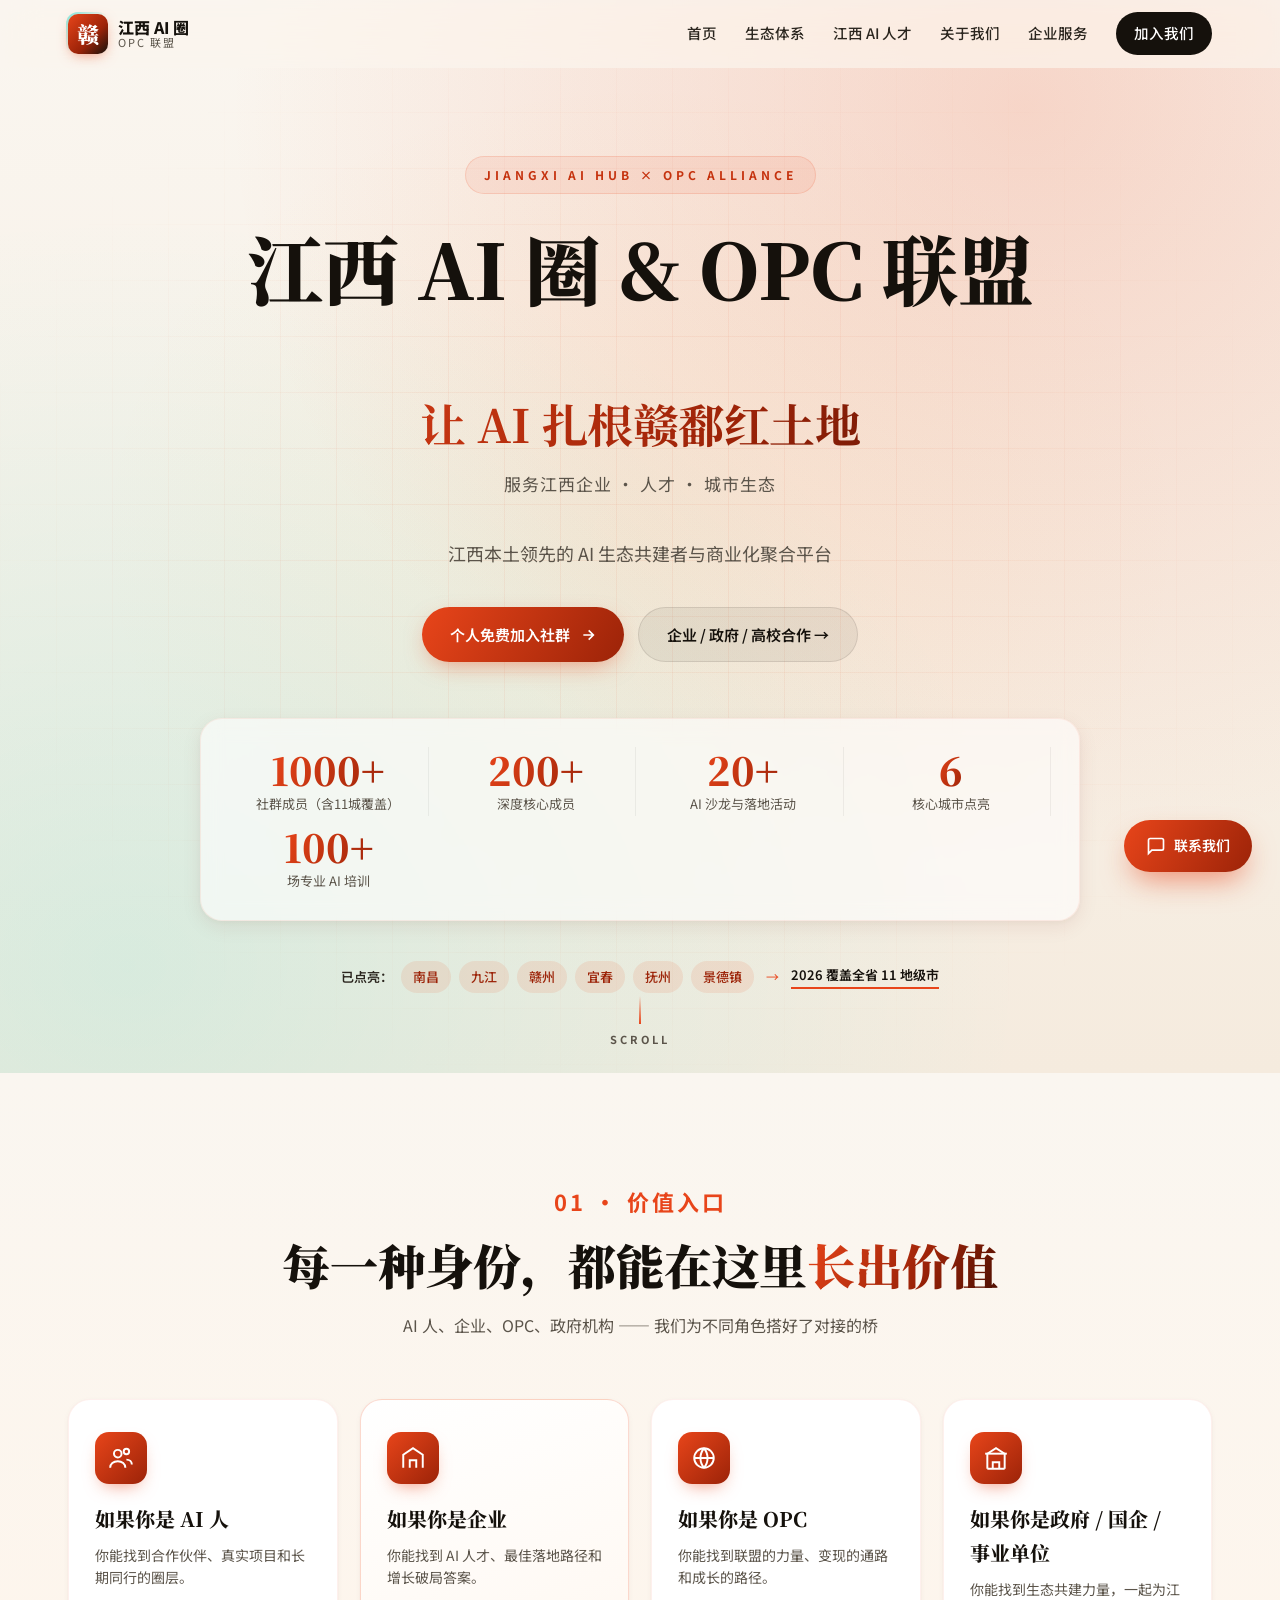
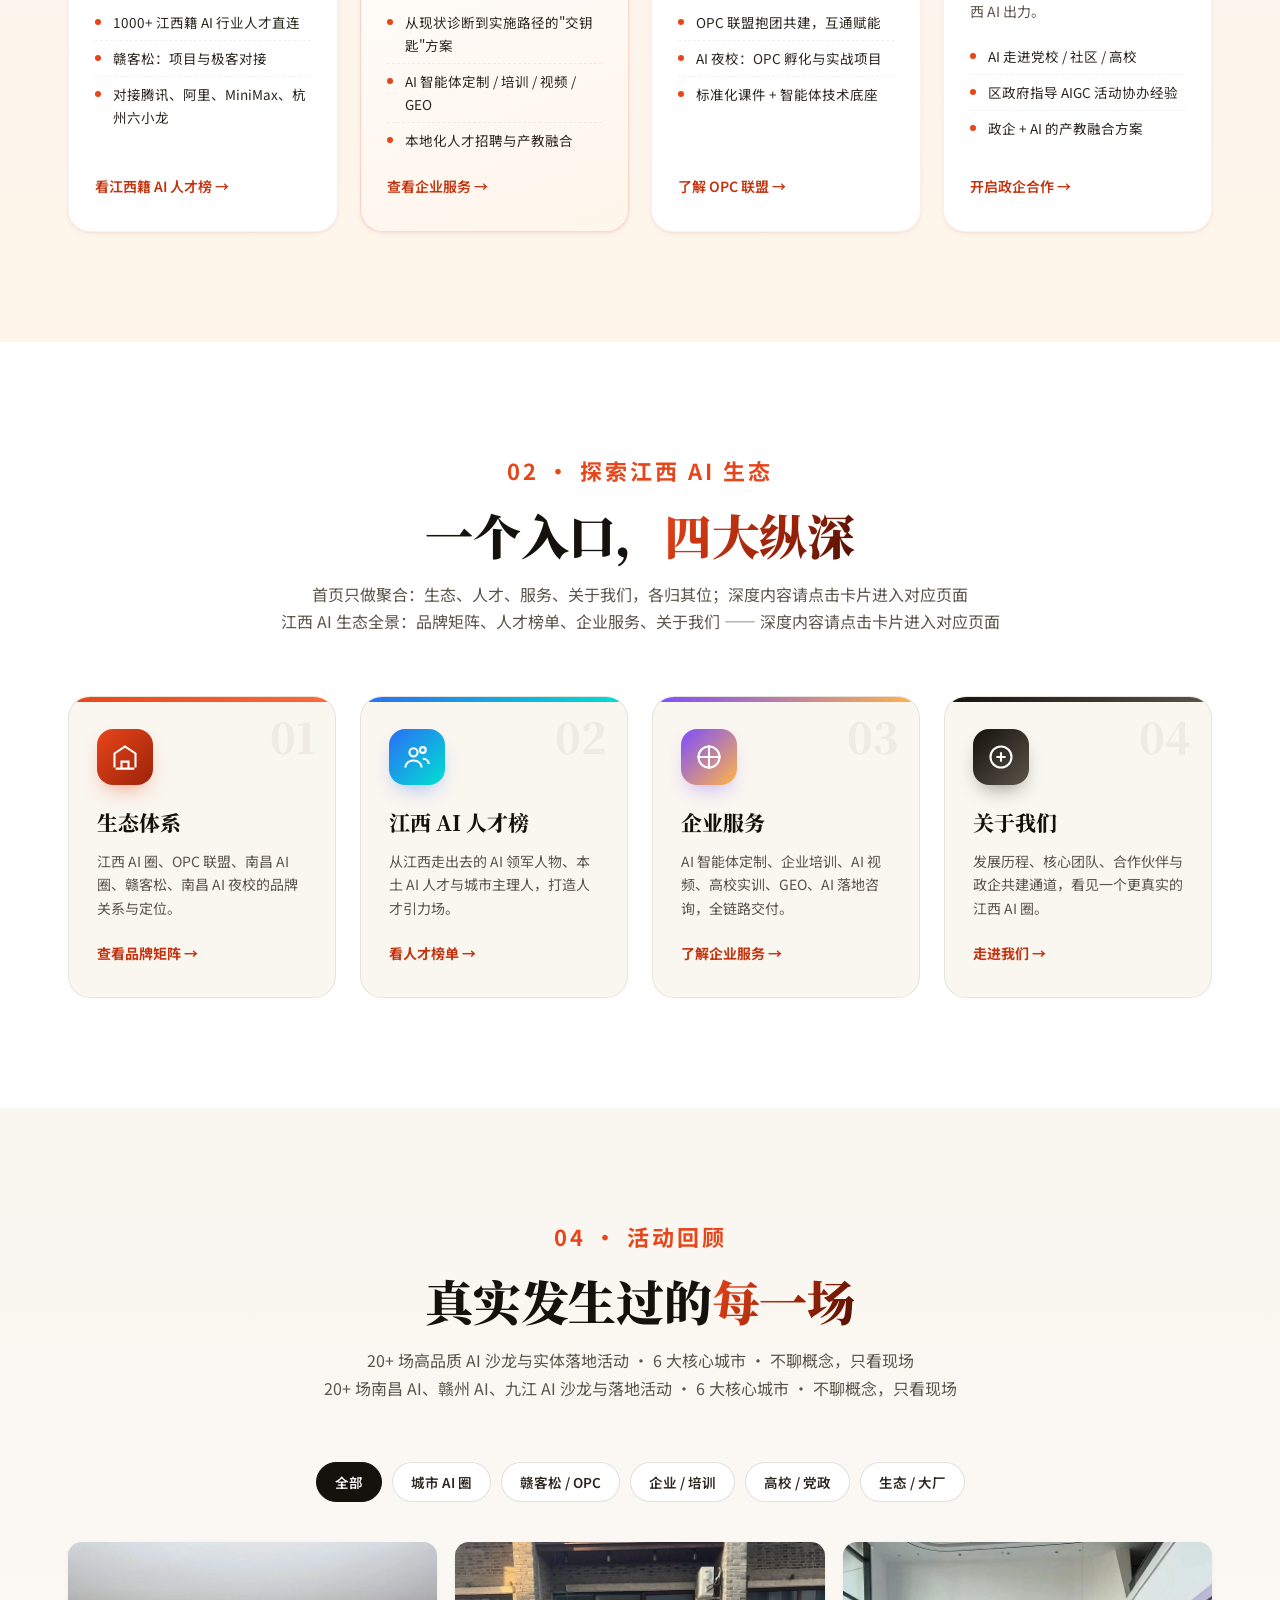
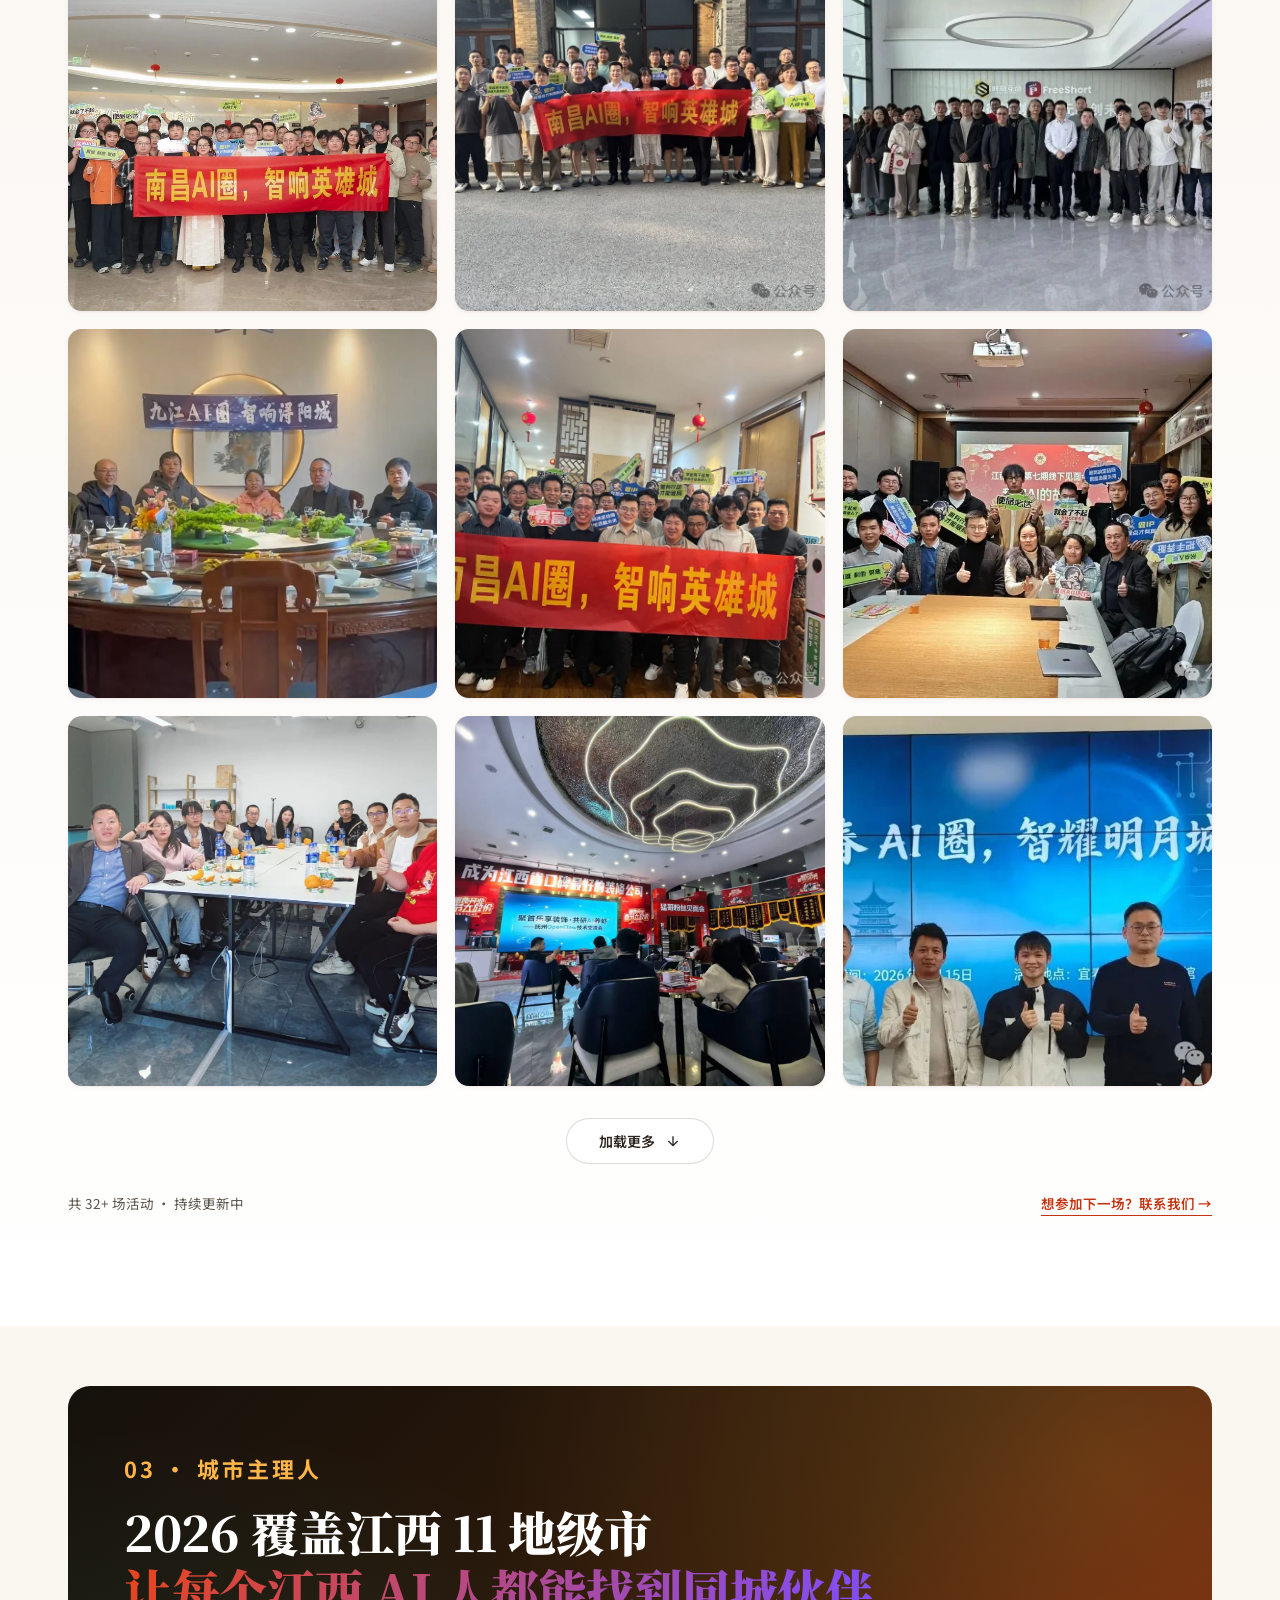
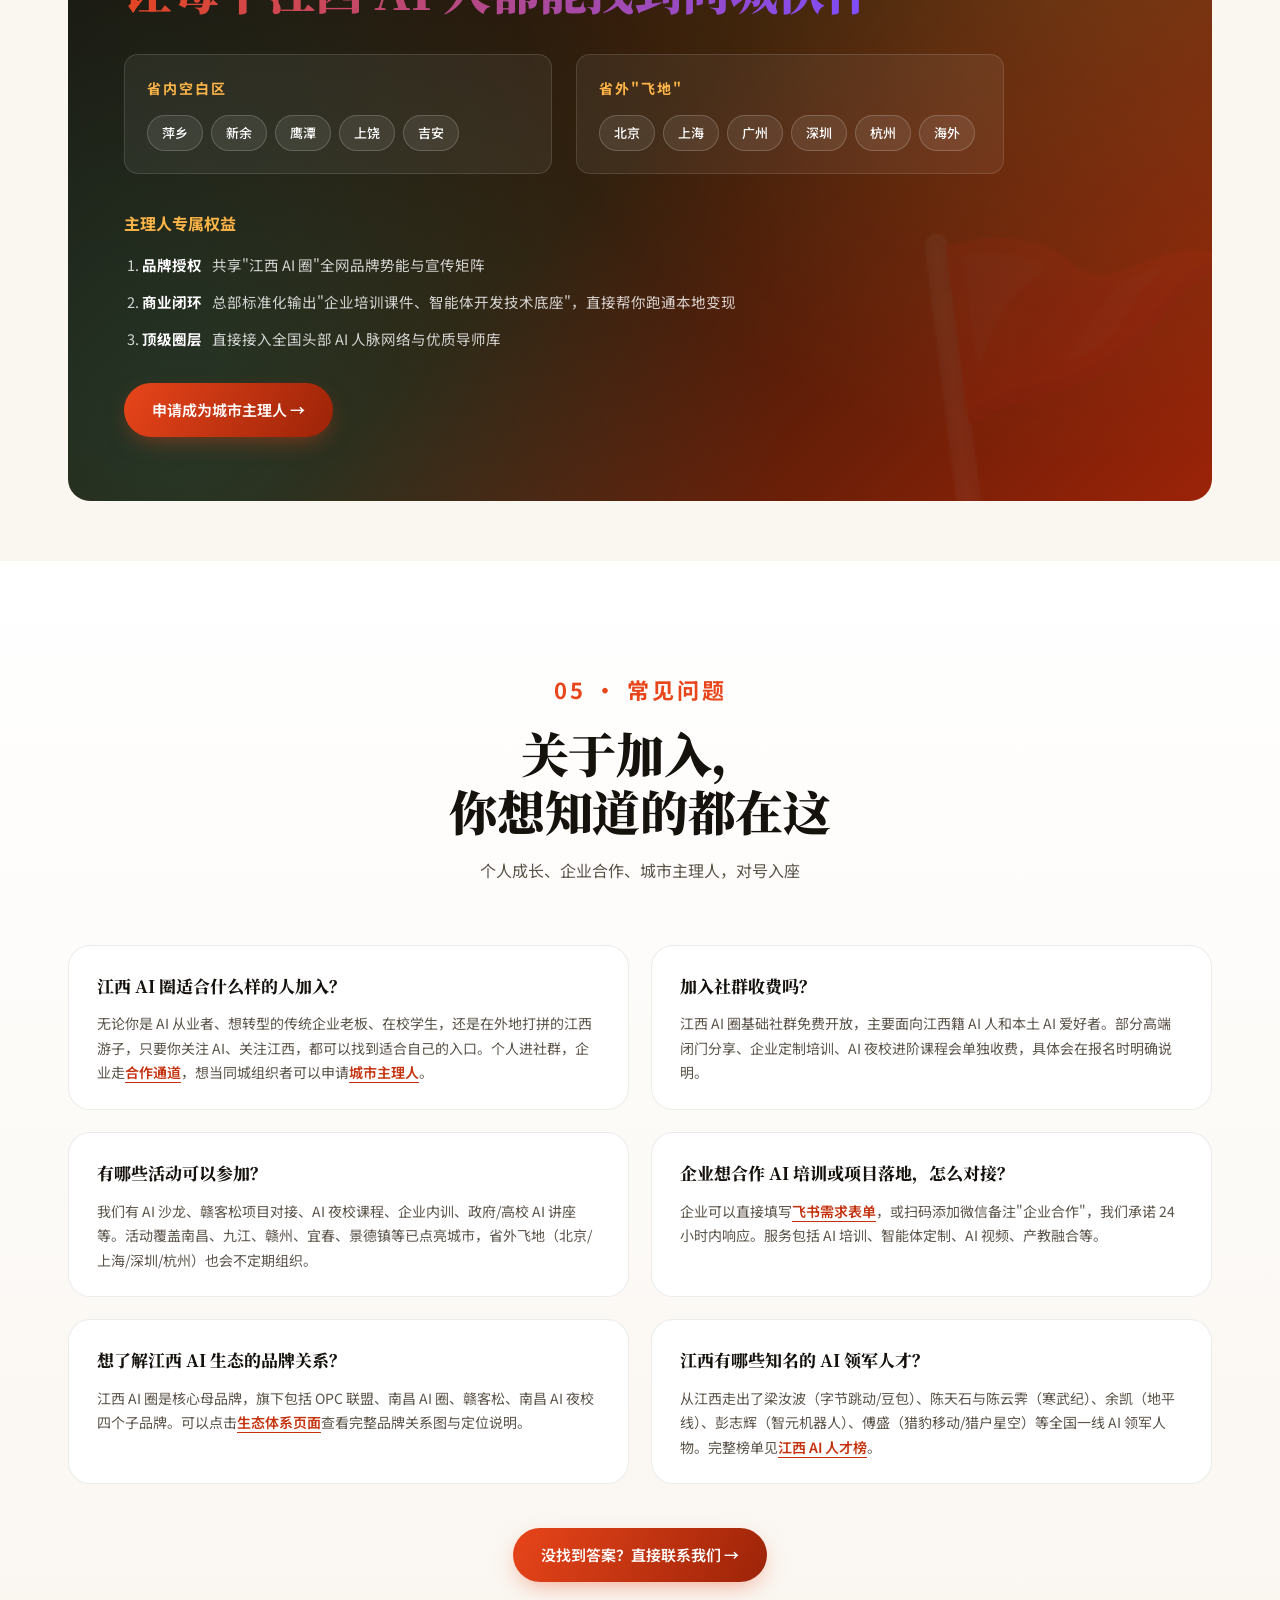
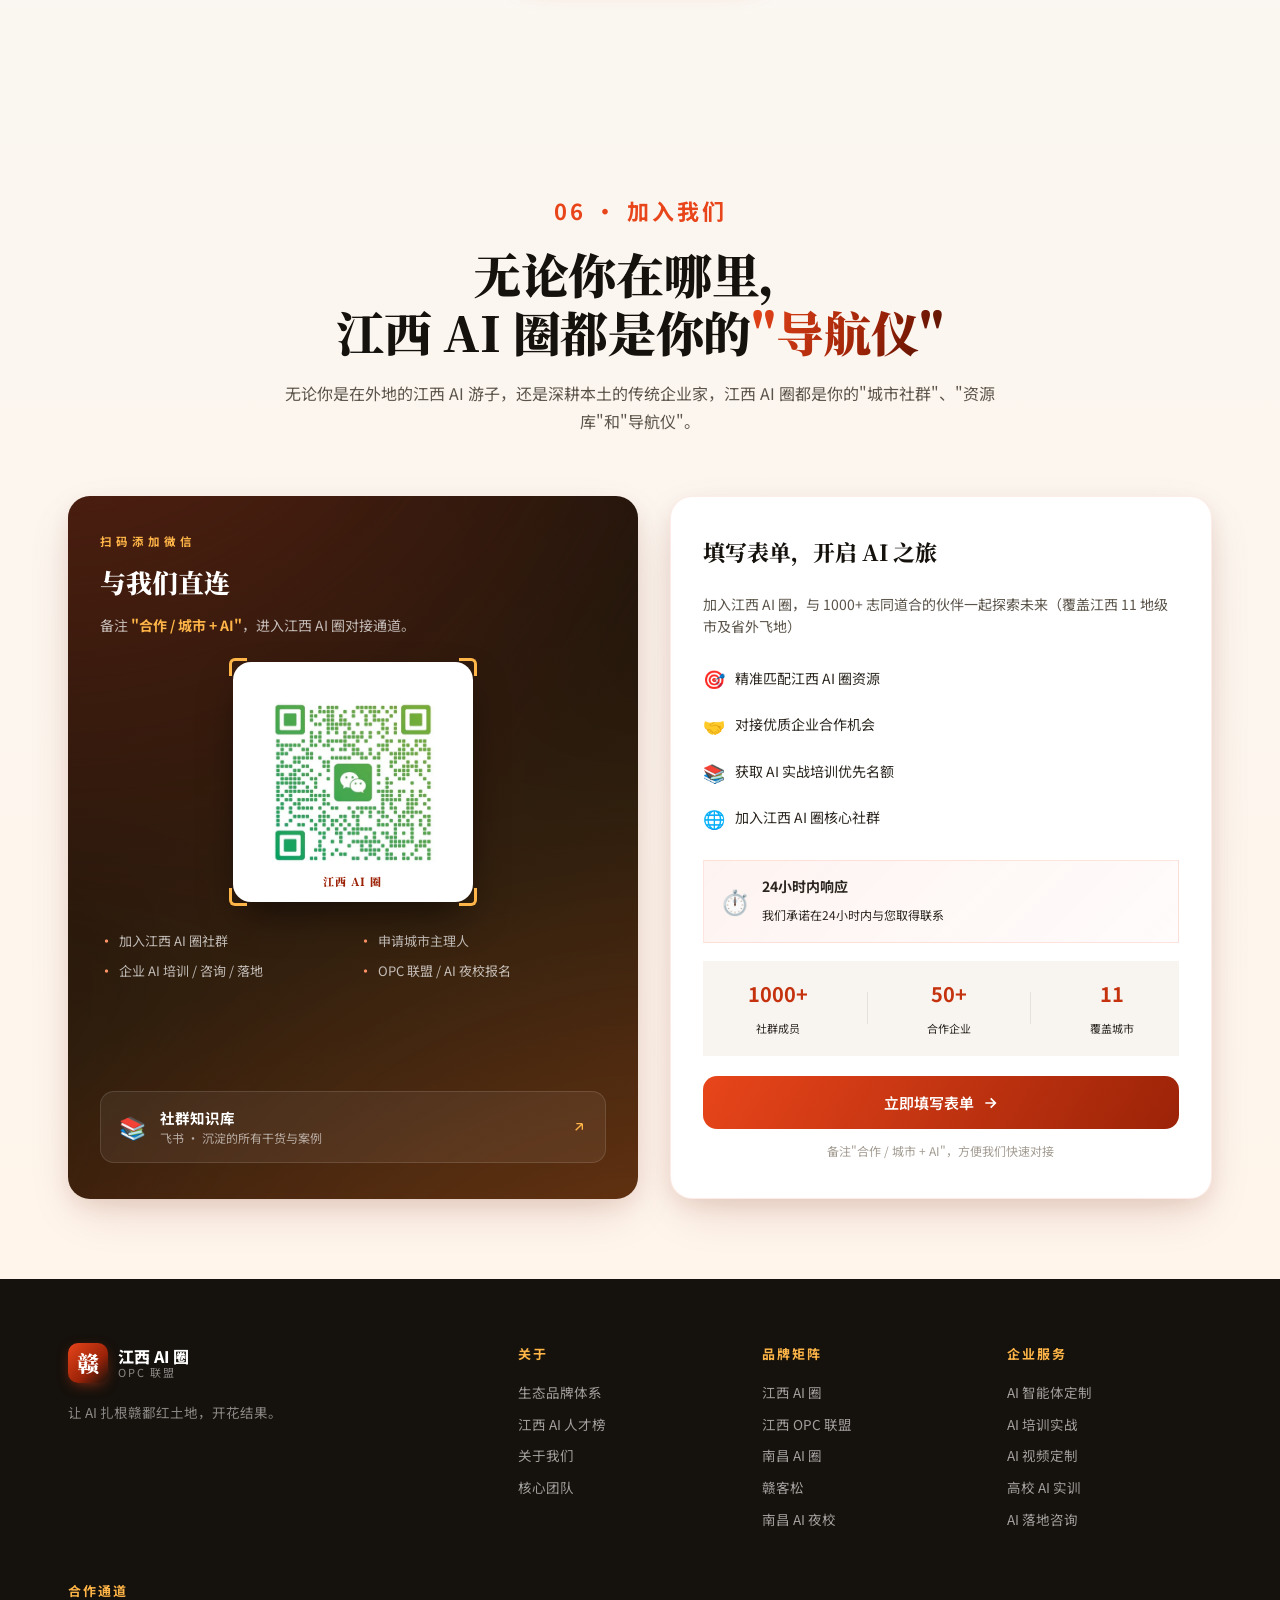
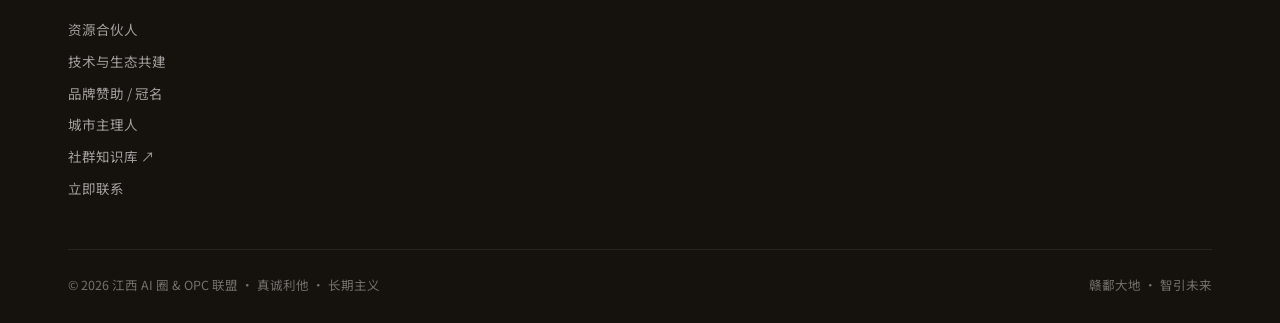
==== index.html @ 56cd8e79 "update seo" ====
<!DOCTYPE html>
<html lang="zh-CN">
<head>
  <meta charset="UTF-8" />
  <meta name="viewport" content="width=device-width, initial-scale=1.0" />
  <title>江西 AI｜南昌 AI · 赣州 AI · 江西 OPC 联盟 — AI 社群与生态平台</title>
  <meta name="description" content="江西 AI 社群生态平台：深耕南昌 AI、赣州 AI、九江 AI、宜春 AI、景德镇 AI 等城市圈层，链接江西 OPC 联盟人才与产业资源。提供 AI 培训、智能体定制、企业 AI 落地服务，共建赣鄱 AI 生态。" />
  <meta name="keywords" content="江西AI,南昌AI,赣州AI,九江AI,宜春AI,景德镇AI,吉安AI,抚州AI,上饶AI,鹰潭AI,新余AI,萍乡AI,江西OPC,南昌OPC,赣州OPC,江西AI圈,南昌AI圈,赣州AI圈,江西AI社群,南昌AI社群,赣州AI社群,江西AI社区,江西AI培训,南昌AI培训,赣州AI培训,江西AIGC,南昌AIGC,江西AI智能体,江西AI落地,江西数字化转型,赣客松,南昌AI夜校,江西AI活动,江西AI交流,江西AI人才,南昌AI人才" />
  <meta name="baidu-site-verification" content="codeva-94X3NdR9Ha" />
  <meta name="robots" content="index, follow, max-image-preview:large, max-snippet:-1, max-video-preview:-1" />
  <link rel="canonical" href="https://jiangxiai.top/" />

  <!-- Geo SEO -->
  <meta name="geo.region" content="CN-JX" />
  <meta name="geo.placename" content="江西, 南昌, 赣州, 九江, 宜春, 景德镇, 吉安, 抚州, 上饶, 鹰潭, 新余, 萍乡" />
  <meta name="geo.position" content="28.6820;115.8579" />
  <meta name="ICBM" content="28.6820, 115.8579" />

  <!-- Favicon -->
  <link rel="icon" type="image/svg+xml" href="favicon.svg" />
  <link rel="icon" type="image/png" href="favicon.png" />
  <link rel="apple-touch-icon" href="favicon.png" />

  <!-- Open Graph / Facebook / WeChat -->
  <meta property="og:type" content="website" />
  <meta property="og:url" content="https://jiangxiai.top/" />
  <meta property="og:title" content="江西 AI｜南昌 AI · 赣州 AI · 江西 OPC 联盟 — AI 社群与生态平台" />
  <meta property="og:description" content="江西 AI 社群生态平台：深耕南昌 AI、赣州 AI、九江 AI、宜春 AI 等城市圈层，链接江西 OPC 联盟与产业资源。AI 培训、智能体定制、企业落地服务。" />
  <meta property="og:image" content="https://jiangxiai.top/img/og-cover.jpg" />
  <meta property="og:image:width" content="1200" />
  <meta property="og:image:height" content="630" />
  <meta property="og:locale" content="zh_CN" />
  <meta property="og:site_name" content="江西 AI 圈 & OPC 联盟" />

  <!-- Twitter Card -->
  <meta name="twitter:card" content="summary_large_image" />
  <meta name="twitter:url" content="https://jiangxiai.top/" />
  <meta name="twitter:title" content="江西 AI｜南昌 AI · 赣州 AI · 江西 OPC 联盟 — AI 社群与生态平台" />
  <meta name="twitter:description" content="江西 AI 社群生态平台：深耕南昌 AI、赣州 AI、九江 AI、宜春 AI 等城市圈层，链接江西 OPC 联盟与产业资源。" />
  <meta name="twitter:image" content="https://jiangxiai.top/img/og-cover.jpg" />

  <!-- Fonts -->
  <link rel="preconnect" href="https://fonts.loli.net" />
  <link rel="preconnect" href="https://fonts.loli.net" crossorigin />
  <link href="https://fonts.loli.net/css2?family=Noto+Serif+SC:wght@500;700;900&family=Noto+Sans+SC:wght@300;400;500;700;900&display=swap" rel="stylesheet" />
  <link rel="stylesheet" href="styles.css" />

  <!-- 网站统计：Microsoft Clarity -->
  <script type="text/javascript">
    (function(c,l,a,r,i,t,y){
      c[a]=c[a]||function(){(c[a].q=c[a].q||[]).push(arguments)};
      t=l.createElement(r);t.async=1;t.src="https://www.clarity.ms/tag/"+i;
      y=l.getElementsByTagName(r)[0];y.parentNode.insertBefore(t,y);
    })(window, document, "clarity", "script", "xbm9ujg700");
  </script>

  <!-- 百度统计 -->
  <script>
    var _hmt = _hmt || [];
    (function () {
      var hm = document.createElement("script");
      hm.src = "https://hm.baidu.com/hm.js?73ce09a56fa2438a07367a57c97f3c90";
      var s = document.getElementsByTagName("script")[0];
      s.parentNode.insertBefore(hm, s);
    })();
  </script>


  <!-- Google Analytics 4 -->
  <!-- Google tag (gtag.js) -->
<script async src="https://www.googletagmanager.com/gtag/js?id=G-G5CPYK6K0J"></script>
<script>
  window.dataLayer = window.dataLayer || [];
  function gtag(){dataLayer.push(arguments);}
  gtag('js', new Date());

  gtag('config', 'G-G5CPYK6K0J');
</script>
  

  <!-- 结构化数据：Organization + WebSite -->
  <script type="application/ld+json">
  {
    "@context": "https://schema.org",
    "@graph": [
      {
        "@type": "Organization",
        "name": "江西 AI 圈 & OPC 联盟",
        "alternateName": ["江西 AI 圈", "江西 AI", "南昌 AI", "赣州 AI", "九江 AI", "宜春 AI", "景德镇 AI", "吉安 AI", "抚州 AI", "上饶 AI", "鹰潭 AI", "新余 AI", "萍乡 AI", "江西 OPC", "南昌 OPC", "赣州 OPC", "OPC 联盟", "南昌 AI 圈", "赣州 AI 圈"],
        "url": "https://jiangxiai.top/",
        "logo": "https://jiangxiai.top/favicon.png",
        "description": "江西本土 AI 生态共建者与商业化聚合平台，深耕江西 AI、南昌 AI、赣州 AI、九江 AI、宜春 AI、景德镇 AI 等城市社群与 AI 服务。",
        "areaServed": [
          { "@type": "City", "name": "南昌", "containedInPlace": { "@type": "AdministrativeArea", "name": "江西省" } },
          { "@type": "City", "name": "赣州", "containedInPlace": { "@type": "AdministrativeArea", "name": "江西省" } },
          { "@type": "City", "name": "九江", "containedInPlace": { "@type": "AdministrativeArea", "name": "江西省" } },
          { "@type": "City", "name": "宜春", "containedInPlace": { "@type": "AdministrativeArea", "name": "江西省" } },
          { "@type": "City", "name": "景德镇", "containedInPlace": { "@type": "AdministrativeArea", "name": "江西省" } },
          { "@type": "City", "name": "吉安", "containedInPlace": { "@type": "AdministrativeArea", "name": "江西省" } },
          { "@type": "City", "name": "抚州", "containedInPlace": { "@type": "AdministrativeArea", "name": "江西省" } },
          { "@type": "City", "name": "上饶", "containedInPlace": { "@type": "AdministrativeArea", "name": "江西省" } },
          { "@type": "City", "name": "鹰潭", "containedInPlace": { "@type": "AdministrativeArea", "name": "江西省" } },
          { "@type": "City", "name": "新余", "containedInPlace": { "@type": "AdministrativeArea", "name": "江西省" } },
          { "@type": "City", "name": "萍乡", "containedInPlace": { "@type": "AdministrativeArea", "name": "江西省" } }
        ],
        "keywords": "江西AI, 南昌AI, 赣州AI, 九江AI, 宜春AI, 景德镇AI, 吉安AI, 抚州AI, 上饶AI, 鹰潭AI, 新余AI, 萍乡AI, 江西OPC, 南昌OPC, 赣州OPC, 江西AI圈, 南昌AI圈, 赣州AI圈, 江西AI社群, 南昌AI社群, 赣州AI社群, 江西AI培训, 南昌AI培训, 江西AIGC, 江西AI智能体, 江西AI落地, 江西数字化转型, 赣客松, 南昌AI夜校, 江西AI人才, 南昌AI人才",
        "knowsAbout": ["AIGC 应用", "AI 智能体", "企业 AI 培训", "数字化转型", "AI 落地咨询", "GEO 优化", "具身智能", "AI 芯片", "AI 视频", "产教融合"],
        "sameAs": [
          "https://jiangxiai.top"
        ]
      },
      {
        "@type": "WebSite",
        "url": "https://jiangxiai.top/",
        "name": "江西 AI 圈 & OPC 联盟",
        "description": "江西 AI 社群生态平台：深耕南昌 AI、赣州 AI、九江 AI、宜春 AI、景德镇 AI 等城市圈层，链接江西 OPC 联盟人才与产业资源，提供 AI 培训、智能体定制与企业 AI 落地服务。"
      },
      {
        "@type": "FAQPage",
        "mainEntity": [
          {
            "@type": "Question",
            "name": "江西 AI 圈适合什么样的人加入？",
            "acceptedAnswer": {
              "@type": "Answer",
              "text": "无论你是 AI 从业者、想转型的传统企业老板、在校学生，还是在外地打拼的江西游子，只要你关注 AI、关注江西，都可以找到适合自己的入口。个人进社群，企业走合作通道，想当同城组织者可以申请城市主理人。"
            }
          },
          {
            "@type": "Question",
            "name": "加入社群收费吗？",
            "acceptedAnswer": {
              "@type": "Answer",
              "text": "江西 AI 圈基础社群免费开放，主要面向江西籍 AI 人和本土 AI 爱好者。部分高端闭门分享、企业定制培训、AI 夜校进阶课程会单独收费，具体会在报名时明确说明。"
            }
          },
          {
            "@type": "Question",
            "name": "有哪些活动可以参加？",
            "acceptedAnswer": {
              "@type": "Answer",
              "text": "我们有 AI 沙龙、赣客松项目对接、AI 夜校课程、企业内训、政府/高校 AI 讲座等。活动覆盖南昌、九江、赣州、宜春、景德镇等已点亮城市，省外飞地（北京/上海/深圳/杭州）也会不定期组织。"
            }
          },
          {
            "@type": "Question",
            "name": "企业想合作 AI 培训或项目落地，怎么对接？",
            "acceptedAnswer": {
              "@type": "Answer",
              "text": "企业可以直接填写飞书需求表单，或扫码添加微信备注“企业合作”，我们承诺 24 小时内响应。服务包括 AI 培训、智能体定制、AI 视频、产教融合等。"
            }
          },
          {
            "@type": "Question",
            "name": "想了解江西 AI 生态的品牌关系？",
            "acceptedAnswer": {
              "@type": "Answer",
              "text": "江西 AI 圈是核心母品牌，旗下包括 OPC 联盟、南昌 AI 圈、赣客松、南昌 AI 夜校四个子品牌。可以查看生态体系页面了解完整品牌关系图与定位说明。"
            }
          },
          {
            "@type": "Question",
            "name": "江西有哪些知名的 AI 领军人才？",
            "acceptedAnswer": {
              "@type": "Answer",
              "text": "从江西走出了梁汝波（字节跳动/豆包）、陈天石与陈云霁（寒武纪）、余凯（地平线）、彭志辉（智元机器人）、傅盛（猎豹移动/猎户星空）等全国一线 AI 领军人物。完整榜单见江西 AI 人才榜。"
            }
          }
        ]
      }
    ]
  }
  </script>
</head>
<body>
  <!-- ============ NAV ============ -->
  <nav class="nav" id="nav">
    <div class="container nav-inner">
      <a href="#top" class="brand">
        <span class="brand-mark">赣</span>
        <span class="brand-text">
          <strong>江西 AI 圈</strong>
          <em>OPC 联盟</em>
        </span>
      </a>
      <div class="nav-links">
        <a href="#top" aria-current="page">首页</a>
        <a href="ecosystem.html">生态体系</a>
        <a href="talents.html">江西 AI 人才</a>
        <a href="about.html">关于我们</a>
        <a href="services.html">企业服务</a>
        <a href="#join" class="nav-cta">加入我们</a>
      </div>
      <button class="nav-toggle" aria-label="菜单" id="navToggle">
        <span></span><span></span><span></span>
      </button>
    </div>
  </nav>

  <!-- ============ HERO ============ -->
  <header class="hero" id="top">
    <div class="hero-bg"></div>
    <div class="hero-grid"></div>
    <div class="container hero-inner">
      <span class="eyebrow">JIANGXI AI HUB × OPC ALLIANCE</span>
      <h1 class="hero-title">
        <span class="hero-title-main">江西 AI 圈 &amp; OPC 联盟</span><br />
        <span class="grad hero-title-subline">让 AI 扎根赣鄱红土地</span>
      </h1>
      <p class="hero-tagline">服务江西企业 · 人才 · 城市生态</p>
      <p class="hero-sub">
        江西本土领先的 AI 生态共建者与商业化聚合平台
      </p>
      <div class="hero-actions">
        <a href="#join" class="btn btn-primary">
          <span>个人免费加入社群</span>
          <svg width="16" height="16" viewBox="0 0 24 24" fill="none" stroke="currentColor" stroke-width="2.5"><path d="M5 12h14M13 5l7 7-7 7"/></svg>
        </a>
        <a href="about.html#partner" class="btn btn-ghost">企业 / 政府 / 高校合作 →</a>
      </div>

      <ul class="hero-stats">
        <li>
          <strong data-target="1000" data-suffix="+">0</strong>
          <span>社群成员（含11城覆盖）</span>
        </li>
        <li>
          <strong data-target="200" data-suffix="+">0</strong>
          <span>深度核心成员</span>
        </li>
        <li>
          <strong data-target="20" data-suffix="+">0</strong>
          <span>AI 沙龙与落地活动</span>
        </li>
        <li>
          <strong data-target="6" data-suffix="">0</strong>
          <span>核心城市点亮</span>
        </li>
        <li>
          <strong data-target="100" data-suffix="+">0</strong>
          <span>场专业 AI 培训</span>
        </li>
      </ul>

      <div class="hero-cities">
        <span class="city-label">已点亮：</span>
        <span class="city-chip">南昌</span>
        <span class="city-chip">九江</span>
        <span class="city-chip">赣州</span>
        <span class="city-chip">宜春</span>
        <span class="city-chip">抚州</span>
        <span class="city-chip">景德镇</span>
        <span class="city-arrow">→</span>
        <span class="city-target">2026 覆盖全省 11 地级市</span>
      </div>
    </div>

    <div class="hero-scroll" aria-hidden="true">
      <span></span>SCROLL
    </div>
  </header>

  <!-- ============ VALUE / WHO IS THIS FOR ============ -->
  <section class="section section-value" id="value">
    <div class="container">
      <div class="section-head center">
        <span class="section-tag">01 · 价值入口</span>
        <h2 class="section-title">每一种身份，都能在这里<span class="grad">长出价值</span></h2>
        <p class="section-sub">AI 人、企业、OPC、政府机构 —— 我们为不同角色搭好了对接的桥</p>
      </div>

      <div class="value-grid">
        <div class="value-card">
          <div class="value-icon">
            <svg viewBox="0 0 24 24" fill="none" stroke="currentColor" stroke-width="1.8"><circle cx="9" cy="8" r="3.5"/><path d="M2 21c0-3.5 3-6 7-6s7 2.5 7 6"/><circle cx="17" cy="6" r="2.5"/><path d="M22 18c0-2.5-2-4.5-5-4.5"/></svg>
          </div>
          <h3>如果你是 AI 人</h3>
          <p>你能找到合作伙伴、真实项目和长期同行的圈层。</p>
          <ul>
            <li>1000+ 江西籍 AI 行业人才直连</li>
            <li>赣客松：项目与极客对接</li>
            <li>对接腾讯、阿里、MiniMax、杭州六小龙</li>
          </ul>
          <a href="talents.html" class="value-cta">看江西籍 AI 人才榜 →</a>
        </div>

        <div class="value-card featured">
          <div class="value-icon">
            <svg viewBox="0 0 24 24" fill="none" stroke="currentColor" stroke-width="1.8"><path d="M3 21V9l9-6 9 6v12"/><path d="M9 21v-7h6v7"/></svg>
          </div>
          <h3>如果你是企业</h3>
          <p>你能找到 AI 人才、最佳落地路径和增长破局答案。</p>
          <ul>
            <li>从现状诊断到实施路径的"交钥匙"方案</li>
            <li>AI 智能体定制 / 培训 / 视频 / GEO</li>
            <li>本地化人才招聘与产教融合</li>
          </ul>
          <a href="services.html" class="value-cta">查看企业服务 →</a>
        </div>

        <div class="value-card">
          <div class="value-icon">
            <svg viewBox="0 0 24 24" fill="none" stroke="currentColor" stroke-width="1.8"><circle cx="12" cy="12" r="9"/><path d="M3 12h18M12 3a14 14 0 0 1 0 18M12 3a14 14 0 0 0 0 18"/></svg>
          </div>
          <h3>如果你是 OPC</h3>
          <p>你能找到联盟的力量、变现的通路和成长的路径。</p>
          <ul>
            <li>OPC 联盟抱团共建，互通赋能</li>
            <li>AI 夜校：OPC 孵化与实战项目</li>
            <li>标准化课件 + 智能体技术底座</li>
          </ul>
          <a href="services.html#brands" class="value-cta">了解 OPC 联盟 →</a>
        </div>

        <div class="value-card">
          <div class="value-icon">
            <svg viewBox="0 0 24 24" fill="none" stroke="currentColor" stroke-width="1.8"><path d="M4 22V8l8-5 8 5v14"/><path d="M4 22h16M9 22v-6h6v6"/><path d="M2 8h20"/></svg>
          </div>
          <h3>如果你是政府 / 国企 / 事业单位</h3>
          <p>你能找到生态共建力量，一起为江西 AI 出力。</p>
          <ul>
            <li>AI 走进党校 / 社区 / 高校</li>
            <li>区政府指导 AIGC 活动协办经验</li>
            <li>政企 + AI 的产教融合方案</li>
          </ul>
          <a href="about.html#partner" class="value-cta">开启政企合作 →</a>
        </div>
      </div>
    </div>
  </section>

  <!-- ============ PORTALS / SUBPAGE ENTRY ============ -->
  <section class="section section-portals" id="portals">
    <div class="container">
      <div class="section-head center">
        <span class="section-tag">02 · 探索江西 AI 生态</span>
        <h2 class="section-title">一个入口，<span class="grad">四大纵深</span></h2>
        <p class="section-sub">首页只做聚合：生态、人才、服务、关于我们，各归其位；深度内容请点击卡片进入对应页面</p>
        <p class="section-sub">江西 AI 生态全景：品牌矩阵、人才榜单、企业服务、关于我们 —— 深度内容请点击卡片进入对应页面</p>
      </div>

      <div class="portal-grid">
        <a href="ecosystem.html" class="portal-card portal-eco">
          <span class="portal-num">01</span>
          <div class="portal-icon">
            <svg viewBox="0 0 24 24" fill="none" stroke="currentColor" stroke-width="1.8"><path d="M3 21V9l9-6 9 6v12"/><path d="M4 22h16M9 22v-6h6v6"/></svg>
          </div>
          <h3>生态体系</h3>
          <p>江西 AI 圈、OPC 联盟、南昌 AI 圈、赣客松、南昌 AI 夜校的品牌关系与定位。</p>
          <span class="portal-cta">查看品牌矩阵 →</span>
        </a>

        <a href="talents.html" class="portal-card portal-talent">
          <span class="portal-num">02</span>
          <div class="portal-icon">
            <svg viewBox="0 0 24 24" fill="none" stroke="currentColor" stroke-width="1.8"><circle cx="9" cy="8" r="3.5"/><path d="M2 21c0-3.5 3-6 7-6s7 2.5 7 6"/><circle cx="17" cy="6" r="2.5"/><path d="M22 18c0-2.5-2-4.5-5-4.5"/></svg>
          </div>
          <h3>江西 AI 人才榜</h3>
          <p>从江西走出去的 AI 领军人物、本土 AI 人才与城市主理人，打造人才引力场。</p>
          <span class="portal-cta">看人才榜单 →</span>
        </a>

        <a href="services.html" class="portal-card portal-service">
          <span class="portal-num">03</span>
          <div class="portal-icon">
            <svg viewBox="0 0 24 24" fill="none" stroke="currentColor" stroke-width="1.8"><path d="M12 2v20M2 12h20"/><circle cx="12" cy="12" r="9"/></svg>
          </div>
          <h3>企业服务</h3>
          <p>AI 智能体定制、企业培训、AI 视频、高校实训、GEO、AI 落地咨询，全链路交付。</p>
          <span class="portal-cta">了解企业服务 →</span>
        </a>

        <a href="about.html" class="portal-card portal-about">
          <span class="portal-num">04</span>
          <div class="portal-icon">
            <svg viewBox="0 0 24 24" fill="none" stroke="currentColor" stroke-width="1.8"><circle cx="12" cy="12" r="9"/><path d="M12 8v8M8 12h8"/></svg>
          </div>
          <h3>关于我们</h3>
          <p>发展历程、核心团队、合作伙伴与政企共建通道，看见一个更真实的江西 AI 圈。</p>
          <span class="portal-cta">走进我们 →</span>
        </a>
      </div>
    </div>
  </section>

  <!-- ============ GALLERY ============ -->
  <section class="section section-gallery" id="gallery">
    <div class="container">
      <div class="section-head center">
        <span class="section-tag">04 · 活动回顾</span>
        <h2 class="section-title">真实发生过的<span class="grad">每一场</span></h2>
        <p class="section-sub">20+ 场高品质 AI 沙龙与实体落地活动 · 6 大核心城市 · 不聊概念，只看现场</p>
        <p class="section-sub">20+ 场南昌 AI、赣州 AI、九江 AI 沙龙与落地活动 · 6 大核心城市 · 不聊概念，只看现场</p>
      </div>

      <div class="gallery-filters" id="galleryFilters">
        <button class="g-filter active" data-filter="all">全部</button>
        <button class="g-filter" data-filter="city">城市 AI 圈</button>
        <button class="g-filter" data-filter="ganke">赣客松 / OPC</button>
        <button class="g-filter" data-filter="enterprise">企业 / 培训</button>
        <button class="g-filter" data-filter="campus">高校 / 党政</button>
        <button class="g-filter" data-filter="ecosystem">生态 / 大厂</button>
      </div>

      <div class="gallery-grid" id="galleryGrid">
        <!-- city -->
        <figure class="g-item" data-cat="city">
          <picture>
  <source srcset="img/gallery-02-nc1.webp" type="image/webp" />
  <img src="img/gallery-02-nc1.jpg" alt="南昌 AI 圈 第二期线下活动" loading="lazy"  />
</picture>
          <figcaption><span class="g-tag">南昌</span>南昌 AI 圈 · 第二期线下活动</figcaption>
        </figure>
        <figure class="g-item" data-cat="city">
          <picture>
  <source srcset="img/gallery-01-nc2.webp" type="image/webp" />
  <img src="img/gallery-01-nc2.jpg" alt="南昌 AI 圈 第一期线下活动" loading="lazy"  />
</picture>
          <figcaption><span class="g-tag">南昌</span>南昌 AI 圈 · 第一期线下活动</figcaption>
        </figure>
        <figure class="g-item" data-cat="city">
          <picture>
  <source srcset="img/gallery-03-ncshort.webp" type="image/webp" />
  <img src="img/gallery-03-ncshort.jpg" alt="南昌 AI 圈 短剧专题" loading="lazy"  />
</picture>
          <figcaption><span class="g-tag">南昌</span>短剧专题线下活动</figcaption>
        </figure>
        <figure class="g-item" data-cat="city">
          <picture>
  <source srcset="img/gallery-04-jj1.webp" type="image/webp" />
  <img src="img/gallery-04-jj1.jpg" alt="九江 AI 圈 第一期" loading="lazy"  />
</picture>
          <figcaption><span class="g-tag">九江</span>九江 AI 圈 · 第一期</figcaption>
        </figure>
        <figure class="g-item" data-cat="city">
          <picture>
  <source srcset="img/gallery-05-newyear-gz.webp" type="image/webp" />
  <img src="img/gallery-05-newyear-gz.jpg" alt="南昌 AI 圈 公历跨年" loading="lazy"  />
</picture>
          <figcaption><span class="g-tag">南昌</span>公历跨年线下活动</figcaption>
        </figure>
        <figure class="g-item" data-cat="city">
          <picture>
  <source srcset="img/gallery-07-newyear-nl.webp" type="image/webp" />
  <img src="img/gallery-07-newyear-nl.jpg" alt="南昌 AI 圈 农历跨年" loading="lazy"  />
</picture>
          <figcaption><span class="g-tag">南昌</span>农历跨年线下活动</figcaption>
        </figure>
        <figure class="g-item" data-cat="city">
          <picture>
  <source srcset="img/gallery-08-ganzhou1.webp" type="image/webp" />
  <img src="img/gallery-08-ganzhou1.jpg" alt="赣州 AI 圈 第一期" loading="lazy"  />
</picture>
          <figcaption><span class="g-tag">赣州</span>赣州 AI 圈 · 第一期</figcaption>
        </figure>
        <figure class="g-item" data-cat="city">
          <picture>
  <source srcset="img/gallery-09-fz1.webp" type="image/webp" />
  <img src="img/gallery-09-fz1.jpg" alt="抚州 AI 圈 第一期" loading="lazy"  />
</picture>
          <figcaption><span class="g-tag">抚州</span>抚州 AI 圈 · 第一期</figcaption>
        </figure>
        <figure class="g-item" data-cat="city">
          <picture>
  <source srcset="img/gallery-10-yc1.webp" type="image/webp" />
  <img src="img/gallery-10-yc1.jpg" alt="宜春 AI 圈 第一期" loading="lazy"  />
</picture>
          <figcaption><span class="g-tag">宜春</span>宜春 AI 圈 · 第一期</figcaption>
        </figure>
        <figure class="g-item" data-cat="city">
          <picture>
  <source srcset="img/gallery-12-night1.webp" type="image/webp" />
  <img src="img/gallery-12-night1.jpg" alt="南昌 AI 夜校 第一期" loading="lazy"  />
</picture>
          <figcaption><span class="g-tag">夜校</span>南昌 AI 夜校 · 第一期</figcaption>
        </figure>

        <!-- ganke / opc -->
        <figure class="g-item" data-cat="ganke">
          <picture>
  <source srcset="img/gallery-06-ganke1.webp" type="image/webp" />
  <img src="img/gallery-06-ganke1.jpg" alt="赣客松 第一期线下活动" loading="lazy"  />
</picture>
          <figcaption><span class="g-tag">赣客松</span>赣客松 · 第一期线下活动</figcaption>
        </figure>
        <figure class="g-item" data-cat="ganke">
          <picture>
  <source srcset="img/gallery-13-opc-meet.webp" type="image/webp" />
  <img src="img/gallery-13-opc-meet.jpg" alt="一周 OPC 见面会" loading="lazy"  />
</picture>
          <figcaption><span class="g-tag">OPC</span>首场一周 OPC 见面会（预见独角兽）</figcaption>
        </figure>
        <figure class="g-item" data-cat="ganke">
          <picture>
  <source srcset="img/gallery-14-openclaw.webp" type="image/webp" />
  <img src="img/gallery-14-openclaw.jpg" alt="OpenClaw 龙虾线下实操" loading="lazy"  />
</picture>
          <figcaption><span class="g-tag">OpenClaw</span>江西首场 OpenClaw 龙虾线下实操（与 MiniMax 合作）</figcaption>
        </figure>
        <figure class="g-item" data-cat="ganke">
          <picture>
  <source srcset="img/gallery-18-hangzhou.webp" type="image/webp" />
  <img src="img/gallery-18-hangzhou.jpg" alt="杭州龙虾活动" loading="lazy"  />
</picture>
          <figcaption><span class="g-tag">杭州</span>杭州龙虾活动 · 同台分享 OpenClaw</figcaption>
        </figure>
        <figure class="g-item" data-cat="ganke">
          <picture>
  <source srcset="img/gallery-27-opc-xm.webp" type="image/webp" />
  <img src="img/gallery-27-opc-xm.jpg" alt="OPC 中国行走进厦门" loading="lazy"  />
</picture>
          <figcaption><span class="g-tag">厦门</span>OPC 中国行走进厦门</figcaption>
        </figure>
        <figure class="g-item" data-cat="ganke">
          <picture>
  <source srcset="img/gallery-26-xiamen.webp" type="image/webp" />
  <img src="img/gallery-26-xiamen.jpg" alt="走进厦门人工智能产业园" loading="lazy"  />
</picture>
          <figcaption><span class="g-tag">厦门</span>走进福建厦门人工智能产业园孵化器</figcaption>
        </figure>

        <!-- enterprise -->
        <figure class="g-item" data-cat="enterprise">
          <picture>
  <source srcset="img/gallery-20-bossclass.webp" type="image/webp" />
  <img src="img/gallery-20-bossclass.jpg" alt="企业老板班" loading="lazy"  />
</picture>
          <figcaption><span class="g-tag">老板班</span>企业老板班 · 四十多位本土企业老板</figcaption>
        </figure>
        <figure class="g-item" data-cat="enterprise">
          <picture>
  <source srcset="img/gallery-11-wechat.webp" type="image/webp" />
  <img src="img/gallery-11-wechat.jpg" alt="微信生态全域专题" loading="lazy"  />
</picture>
          <figcaption><span class="g-tag">实战</span>微信生态全域（月入 10 万+）专题</figcaption>
        </figure>
        <figure class="g-item" data-cat="enterprise">
          <picture>
  <source srcset="img/gallery-16-hefei.webp" type="image/webp" />
  <img src="img/gallery-16-hefei.jpg" alt="合肥 AI 创新增长峰会" loading="lazy"  />
</picture>
          <figcaption><span class="g-tag">合肥</span>合肥 AI 未来商业暨产业创新增长峰会</figcaption>
        </figure>
        <figure class="g-item" data-cat="enterprise">
          <picture>
  <source srcset="img/gallery-15-hust.webp" type="image/webp" />
  <img src="img/gallery-15-hust.jpg" alt="华中科技大学 AI 创业峰会" loading="lazy"  />
</picture>
          <figcaption><span class="g-tag">武汉</span>华中科技大学 AI 创业峰会</figcaption>
        </figure>

        <!-- campus / party / community -->
        <figure class="g-item" data-cat="campus">
          <picture>
  <source srcset="img/gallery-23-waytoagi.webp" type="image/webp" />
  <img src="img/gallery-23-waytoagi.jpg" alt="WaytoAGI × 南昌 AI 圈 × 江西软件职业技术大学" loading="lazy"  />
</picture>
          <figcaption><span class="g-tag">江软</span>WaytoAGI × 南昌 AI 圈 × 江西软件职业技术大学</figcaption>
        </figure>
        <figure class="g-item" data-cat="campus">
          <picture>
  <source srcset="img/gallery-24-jxau.webp" type="image/webp" />
  <img src="img/gallery-24-jxau.jpg" alt="江西农业大学授课" loading="lazy"  />
</picture>
          <figcaption><span class="g-tag">江农大</span>江西农业大学授课</figcaption>
        </figure>
        <figure class="g-item" data-cat="campus">
          <picture>
  <source srcset="img/gallery-25-jxsl.webp" type="image/webp" />
  <img src="img/gallery-25-jxsl.jpg" alt="江西水利电力大学 AIGC 专题班" loading="lazy"  />
</picture>
          <figcaption><span class="g-tag">水电大</span>江西水利电力大学 AIGC 专题班</figcaption>
        </figure>
        <figure class="g-item" data-cat="campus">
          <picture>
  <source srcset="img/gallery-32-renmin.webp" type="image/webp" />
  <img src="img/gallery-32-renmin.jpg" alt="走进中国人民大学" loading="lazy"  />
</picture>
          <figcaption><span class="g-tag">人大</span>走进中国人民大学</figcaption>
        </figure>
        <figure class="g-item" data-cat="campus">
          <picture>
  <source srcset="img/gallery-31-hanyang.webp" type="image/webp" />
  <img src="img/gallery-31-hanyang.jpg" alt="韩国汉阳大学官方邀请分享" loading="lazy"  />
</picture>
          <figcaption><span class="g-tag">韩国</span>韩国汉阳大学官方邀请分享</figcaption>
        </figure>
        <figure class="g-item" data-cat="campus">
          <picture>
  <source srcset="img/gallery-29-party.webp" type="image/webp" />
  <img src="img/gallery-29-party.jpg" alt="AI 走进党校" loading="lazy"  />
</picture>
          <figcaption><span class="g-tag">党政</span>AI 走进党校</figcaption>
        </figure>
        <figure class="g-item" data-cat="campus">
          <picture>
  <source srcset="img/gallery-30-community.webp" type="image/webp" />
  <img src="img/gallery-30-community.jpg" alt="AI 走进社区" loading="lazy"  />
</picture>
          <figcaption><span class="g-tag">社区</span>AI 走进社区</figcaption>
        </figure>
        <figure class="g-item" data-cat="campus">
          <picture>
  <source srcset="img/gallery-19-honggutan.webp" type="image/webp" />
  <img src="img/gallery-19-honggutan.jpg" alt="红谷滩区政府 AIGC 活动" loading="lazy"  />
</picture>
          <figcaption><span class="g-tag">政府</span>红谷滩区政府指导 AIGC 活动</figcaption>
        </figure>

        <!-- ecosystem / 大厂 -->
        <figure class="g-item" data-cat="ecosystem">
          <picture>
  <source srcset="img/gallery-17-tencent.webp" type="image/webp" />
  <img src="img/gallery-17-tencent.jpg" alt="与腾讯鄂豫赣区域领导交流" loading="lazy"  />
</picture>
          <figcaption><span class="g-tag">腾讯</span>与腾讯鄂豫赣区域领导交流 AI 圈合作</figcaption>
        </figure>
        <figure class="g-item" data-cat="ecosystem">
          <picture>
  <source srcset="img/gallery-21-qingchun.webp" type="image/webp" />
  <img src="img/gallery-21-qingchun.jpg" alt="第九届青春影像分享" loading="lazy"  />
</picture>
          <figcaption><span class="g-tag">青春影像</span>第九届「青春影像」分享嘉宾</figcaption>
        </figure>
        <figure class="g-item" data-cat="ecosystem">
          <picture>
  <source srcset="img/gallery-22-unicom.webp" type="image/webp" />
  <img src="img/gallery-22-unicom.jpg" alt="联通沃派" loading="lazy"  />
</picture>
          <figcaption><span class="g-tag">联通</span>「青春影像」联通沃派</figcaption>
        </figure>
        <figure class="g-item" data-cat="ecosystem">
          <picture>
  <source srcset="img/gallery-28-spring.webp" type="image/webp" />
  <img src="img/gallery-28-spring.jpg" alt="AI 新春晚会十佳节目" loading="lazy"  />
</picture>
          <figcaption><span class="g-tag">十佳</span>AI 新春晚会十佳节目</figcaption>
        </figure>
      </div>

      <div class="gallery-loadmore" id="galleryLoadmore">
        <button class="btn" id="loadMoreBtn">
          <span>加载更多</span>
          <svg width="16" height="16" viewBox="0 0 24 24" fill="none" stroke="currentColor" stroke-width="2"><path d="M12 5v14M5 12l7 7 7-7"/></svg>
        </button>
      </div>

      <div class="gallery-foot">
        <span>共 32+ 场活动 · 持续更新中</span>
        <a href="#join" class="gallery-cta">想参加下一场？联系我们 →</a>
      </div>
    </div>
  </section>

  <!-- ============ CITY PARTNER RECRUITMENT ============ -->
  <section class="section section-city" id="city">
    <div class="container">
      <div class="city-banner">
        <div class="city-banner-bg"></div>
        <div class="city-banner-content">
          <span class="section-tag light">03 · 城市主理人</span>
          <h2 class="section-title light">2026 覆盖江西 11 地级市<br /><span class="grad-2">让每个江西 AI 人都能找到同城伙伴</span></h2>

          <div class="city-blocks">
            <div class="city-block">
              <h4>省内空白区</h4>
              <div class="city-tags">
                <span>萍乡</span><span>新余</span><span>鹰潭</span><span>上饶</span><span>吉安</span>
              </div>
            </div>
            <div class="city-block">
              <h4>省外"飞地"</h4>
              <div class="city-tags">
                <span>北京</span><span>上海</span><span>广州</span><span>深圳</span><span>杭州</span><span>海外</span>
              </div>
            </div>
          </div>

          <div class="city-rights">
            <h4>主理人专属权益</h4>
            <ol>
              <li><strong>品牌授权</strong>共享"江西 AI 圈"全网品牌势能与宣传矩阵</li>
              <li><strong>商业闭环</strong>总部标准化输出"企业培训课件、智能体开发技术底座"，直接帮你跑通本地变现</li>
              <li><strong>顶级圈层</strong>直接接入全国头部 AI 人脉网络与优质导师库</li>
            </ol>
          </div>

          <a href="#join" class="btn btn-primary">申请成为城市主理人 →</a>
        </div>
      </div>
    </div>
  </section>

  <!-- ============ FAQ ============ -->
  <section class="section section-faq" id="faq">
    <div class="container">
      <div class="section-head center">
        <span class="section-tag">05 · 常见问题</span>
        <h2 class="section-title">关于加入，<br />你想知道的都在这</h2>
        <p class="section-sub">个人成长、企业合作、城市主理人，对号入座</p>
      </div>

      <div class="faq-grid">
        <div class="faq-item">
          <h3>江西 AI 圈适合什么样的人加入？</h3>
          <p>无论你是 AI 从业者、想转型的传统企业老板、在校学生，还是在外地打拼的江西游子，只要你关注 AI、关注江西，都可以找到适合自己的入口。个人进社群，企业走<a href="about.html#partner">合作通道</a>，想当同城组织者可以申请<a href="#city">城市主理人</a>。</p>
        </div>

        <div class="faq-item">
          <h3>加入社群收费吗？</h3>
          <p>江西 AI 圈基础社群免费开放，主要面向江西籍 AI 人和本土 AI 爱好者。部分高端闭门分享、企业定制培训、AI 夜校进阶课程会单独收费，具体会在报名时明确说明。</p>
        </div>

        <div class="faq-item">
          <h3>有哪些活动可以参加？</h3>
          <p>我们有 AI 沙龙、赣客松项目对接、AI 夜校课程、企业内训、政府/高校 AI 讲座等。活动覆盖南昌、九江、赣州、宜春、景德镇等已点亮城市，省外飞地（北京/上海/深圳/杭州）也会不定期组织。</p>
        </div>

        <div class="faq-item">
          <h3>企业想合作 AI 培训或项目落地，怎么对接？</h3>
          <p>企业可以直接填写<a href="https://my.feishu.cn/share/base/form/shrcnmAKeHs4OrGC1ptZo3Zmjfb?utm_source=jiangxiai&utm_medium=web&utm_campaign=enterprise&utm_content=faq" target="_blank" rel="noopener">飞书需求表单</a>，或扫码添加微信备注"企业合作"，我们承诺 24 小时内响应。服务包括 AI 培训、智能体定制、AI 视频、产教融合等。</p>
        </div>

        <div class="faq-item">
          <h3>想了解江西 AI 生态的品牌关系？</h3>
          <p>江西 AI 圈是核心母品牌，旗下包括 OPC 联盟、南昌 AI 圈、赣客松、南昌 AI 夜校四个子品牌。可以点击<a href="ecosystem.html">生态体系页面</a>查看完整品牌关系图与定位说明。</p>
        </div>

        <div class="faq-item">
          <h3>江西有哪些知名的 AI 领军人才？</h3>
          <p>从江西走出了梁汝波（字节跳动/豆包）、陈天石与陈云霁（寒武纪）、余凯（地平线）、彭志辉（智元机器人）、傅盛（猎豹移动/猎户星空）等全国一线 AI 领军人物。完整榜单见<a href="talents.html">江西 AI 人才榜</a>。</p>
        </div>
      </div>

      <div class="faq-cta">
        <a href="#join" class="btn btn-primary">没找到答案？直接联系我们 →</a>
      </div>
    </div>
  </section>

  <!-- ============ CTA / JOIN ============ -->
  <section class="section section-cta" id="join">
    <div class="container">
      <div class="cta-head">
        <span class="section-tag">06 · 加入我们</span>
        <h2 class="section-title">无论你在哪里，<br />江西 AI 圈都是你的<span class="grad">"导航仪"</span></h2>
        <p class="cta-desc">
          无论你是在外地的江西 AI 游子，还是深耕本土的传统企业家，江西 AI 圈都是你的"城市社群"、"资源库"和"导航仪"。
        </p>
      </div>

      <div class="cta-wrap">
        <!-- WeChat QR card -->
        <div class="cta-qr">
          <span class="qr-eyebrow">扫码添加微信</span>
          <h3>与我们直连</h3>
          <p class="qr-desc">备注 <strong>"合作 / 城市 + AI"</strong>，进入江西 AI 圈对接通道。</p>
          <div class="qr-frame">
            <div class="qr-corners">
              <span></span><span></span><span></span><span></span>
            </div>
            <picture>
  <source srcset="img/wechat-qr.webp" type="image/webp" />
  <img src="img/wechat-qr.png" alt="江西 AI 圈 微信二维码"  />
</picture>
            <div class="qr-logo-mark">江西 AI 圈</div>
          </div>
          <ul class="qr-uses">
            <li><span>·</span>加入江西 AI 圈社群</li>
            <li><span>·</span>申请城市主理人</li>
            <li><span>·</span>企业 AI 培训 / 咨询 / 落地</li>
            <li><span>·</span>OPC 联盟 / AI 夜校报名</li>
          </ul>
          <a href="https://tokendeep.feishu.cn/wiki/RYnHw3zpiim3W9kLOXcctta2n6e?utm_source=jiangxiai&utm_medium=web&utm_campaign=join&utm_content=cta_kb" target="_blank" rel="noopener" class="kb-link">
            <span class="kb-icon">📚</span>
            <span class="kb-text">
              <strong>社群知识库</strong>
              <em>飞书 · 沉淀的所有干货与案例</em>
            </span>
            <svg width="16" height="16" viewBox="0 0 24 24" fill="none" stroke="currentColor" stroke-width="2"><path d="M7 17L17 7M17 7H8M17 7v9"/></svg>
          </a>
        </div>

        <!-- form -->
        <a href="https://my.feishu.cn/share/base/form/shrcnmAKeHs4OrGC1ptZo3Zmjfb?utm_source=jiangxiai&utm_medium=web&utm_campaign=join&utm_content=cta_form" target="_blank" rel="noopener" class="cta-form-link">
          <div class="cta-form-card">
            <h3>填写表单，开启 AI 之旅</h3>
            <p class="form-desc">加入江西 AI 圈，与 1000+ 志同道合的伙伴一起探索未来（覆盖江西 11 地级市及省外飞地）</p>
            <ul class="form-benefits">
              <li>
                <span class="benefit-icon">🎯</span>
                <span>精准匹配江西 AI 圈资源</span>
              </li>
              <li>
                <span class="benefit-icon">🤝</span>
                <span>对接优质企业合作机会</span>
              </li>
              <li>
                <span class="benefit-icon">📚</span>
                <span>获取 AI 实战培训优先名额</span>
              </li>
              <li>
                <span class="benefit-icon">🌐</span>
                <span>加入江西 AI 圈核心社群</span>
              </li>
            </ul>
            <div class="form-highlight">
              <div class="highlight-icon">⏱️</div>
              <div class="highlight-content">
                <strong>24小时内响应</strong>
                <span>我们承诺在24小时内与您取得联系</span>
              </div>
            </div>
            <div class="form-stats">
              <div class="stat-item">
                <span class="stat-num">1000+</span>
                <span class="stat-label">社群成员</span>
              </div>
              <div class="stat-divider"></div>
              <div class="stat-item">
                <span class="stat-num">50+</span>
                <span class="stat-label">合作企业</span>
              </div>
              <div class="stat-divider"></div>
              <div class="stat-item">
                <span class="stat-num">11</span>
                <span class="stat-label">覆盖城市</span>
              </div>
            </div>
            <div class="form-btn">
              <span>立即填写表单</span>
              <svg width="16" height="16" viewBox="0 0 24 24" fill="none" stroke="currentColor" stroke-width="2.5"><path d="M5 12h14M13 5l7 7-7 7"/></svg>
            </div>
            <p class="form-tip">备注"合作 / 城市 + AI"，方便我们快速对接</p>
          </div>
        </a>
      </div>
    </div>
  </section>

  <!-- ============ FOOTER ============ -->
  <footer class="footer">
    <div class="container">
      <div class="footer-grid">
        <div class="footer-brand">
          <div class="brand">
            <span class="brand-mark">赣</span>
            <span class="brand-text">
              <strong>江西 AI 圈</strong>
              <em>OPC 联盟</em>
            </span>
          </div>
          <!-- <p>让 AI 扎根赣鄱红土地，不止繁花盛开，更能落地结果。</p> -->
          <p>让 AI 扎根赣鄱红土地，开花结果。</p>

        </div>
        <div class="footer-col">
          <h5>关于</h5>
          <ul>
            <li><a href="ecosystem.html">生态品牌体系</a></li>
            <li><a href="talents.html">江西 AI 人才榜</a></li>
            <li><a href="about.html">关于我们</a></li>
            <li><a href="about.html#team">核心团队</a></li>
          </ul>
        </div>
        <div class="footer-col">
          <h5>品牌矩阵</h5>
          <ul>
            <li><a href="services.html#brands">江西 AI 圈</a></li>
            <li><a href="services.html#brands">江西 OPC 联盟</a></li>
            <li><a href="services.html#brands">南昌 AI 圈</a></li>
            <li><a href="services.html#brands">赣客松</a></li>
            <li><a href="services.html#brands">南昌 AI 夜校</a></li>
          </ul>
        </div>
        <div class="footer-col">
          <h5>企业服务</h5>
          <ul>
            <li><a href="services.html#solutions">AI 智能体定制</a></li>
            <li><a href="services.html#solutions">AI 培训实战</a></li>
            <li><a href="services.html#solutions">AI 视频定制</a></li>
            <li><a href="services.html#solutions">高校 AI 实训</a></li>
            <li><a href="services.html#solutions">AI 落地咨询</a></li>
          </ul>
        </div>
        <div class="footer-col">
          <h5>合作通道</h5>
          <ul>
            <li><a href="about.html#partner">资源合伙人</a></li>
            <li><a href="about.html#partner">技术与生态共建</a></li>
            <li><a href="about.html#partner">品牌赞助 / 冠名</a></li>
            <li><a href="#city">城市主理人</a></li>
            <li><a href="https://tokendeep.feishu.cn/wiki/RYnHw3zpiim3W9kLOXcctta2n6e?utm_source=jiangxiai&utm_medium=web&utm_campaign=footer&utm_content=footer_kb" target="_blank" rel="noopener">社群知识库 ↗</a></li>
            <li><a href="#join">立即联系</a></li>
          </ul>
        </div>
      </div>
      <div class="footer-bottom">
        <span>© 2026 江西 AI 圈 & OPC 联盟 · 真诚利他 · 长期主义</span>
        <span>赣鄱大地 · 智引未来</span>
      </div>
    </div>
  </footer>

  <!-- floating contact bubble -->
  <a href="#join" class="float-cta" aria-label="联系我们">
    <svg width="20" height="20" viewBox="0 0 24 24" fill="none" stroke="currentColor" stroke-width="2"><path d="M21 15a2 2 0 0 1-2 2H7l-4 4V5a2 2 0 0 1 2-2h14a2 2 0 0 1 2 2z"/></svg>
    <span>联系我们</span>
  </a>

  <!-- lightbox -->
  <div class="lightbox" id="lightbox" aria-hidden="true">
    <button class="lb-close" aria-label="关闭">×</button>
    <button class="lb-prev" aria-label="上一张">‹</button>
    <button class="lb-next" aria-label="下一张">›</button>
    <figure class="lb-figure">
      <img id="lbImg" src="" alt="" />
      <figcaption id="lbCap"></figcaption>
    </figure>
  </div>

  <script src="main.js"></script>
</body>
</html>
---- styles.css ----
/* ====================================================
   江西 AI 圈 & OPC 联盟  ·  Stylesheet
   Theme: 赣鄱红土地 × AI 极客
   ==================================================== */

:root {
  /* Brand palette - 红土地 */
  --soil-50:  #fff5f0;
  --soil-100: #ffe5d6;
  --soil-200: #ffc4a3;
  --soil-300: #ff9466;
  --soil-400: #ff6a3d;
  --soil-500: #e8451a;   /* primary red-earth */
  --soil-600: #c5320e;
  --soil-700: #9c2308;
  --soil-800: #6e1804;

  /* Tech accent */
  --tech-cyan:   #00e0d0;
  --tech-blue:   #2b6df7;
  --tech-purple: #7d4dff;
  --tech-gold:   #ffb547;

  /* Neutral */
  --ink-0:   #ffffff;
  --ink-50:  #f8f5f1;
  --ink-100: #efeae3;
  --ink-200: #d8d2ca;
  --ink-300: #a39c92;
  --ink-500: #5b544a;
  --ink-700: #2b261f;
  --ink-900: #15110c;

  --bg: #faf6f0;
  --bg-dark: #15110c;

  --radius-sm: 8px;
  --radius:    14px;
  --radius-lg: 22px;

  --shadow-sm:  0 1px 2px rgba(110, 24, 4, 0.06), 0 2px 6px rgba(110, 24, 4, 0.04);
  --shadow:     0 6px 20px rgba(110, 24, 4, 0.08), 0 2px 6px rgba(110, 24, 4, 0.04);
  --shadow-lg:  0 18px 50px -12px rgba(110, 24, 4, 0.18), 0 8px 20px rgba(110, 24, 4, 0.08);

  --font-zh: "Noto Sans SC", "PingFang SC", "Hiragino Sans GB", "Microsoft YaHei", system-ui, sans-serif;
  --font-serif: "Noto Serif SC", "Songti SC", serif;

  --container: 1200px;
  --nav-h: 68px;
}

* { box-sizing: border-box; }
html { scroll-behavior: smooth; }
body {
  margin: 0;
  font-family: var(--font-zh);
  font-size: 16px;
  line-height: 1.7;
  color: var(--ink-700);
  background: var(--bg);
  -webkit-font-smoothing: antialiased;
  -moz-osx-font-smoothing: grayscale;
  overflow-x: hidden;
}

a { color: inherit; text-decoration: none; }
button { font-family: inherit; cursor: pointer; }
img { max-width: 100%; display: block; }

.container {
  max-width: var(--container);
  margin: 0 auto;
  padding: 0 28px;
}

/* ============ NAV ============ */
.nav {
  position: fixed;
  top: 0; left: 0; right: 0;
  height: var(--nav-h);
  z-index: 100;
  background: rgba(250, 246, 240, 0.7);
  backdrop-filter: saturate(180%) blur(18px);
  -webkit-backdrop-filter: saturate(180%) blur(18px);
  border-bottom: 1px solid transparent;
  transition: border-color .3s, background .3s;
}
.nav.scrolled {
  background: rgba(250, 246, 240, 0.92);
  border-bottom-color: rgba(110, 24, 4, 0.08);
}
.nav-inner {
  height: 100%;
  display: flex;
  align-items: center;
  justify-content: space-between;
}

.brand {
  display: flex;
  align-items: center;
  gap: 10px;
  color: var(--ink-900);
}
.brand-mark {
  width: 40px; height: 40px;
  border-radius: 10px;
  background: linear-gradient(135deg, var(--soil-500), var(--soil-700) 60%, var(--ink-900));
  color: #fff;
  display: flex; align-items: center; justify-content: center;
  font-family: var(--font-serif);
  font-weight: 900;
  font-size: 22px;
  box-shadow: 0 4px 14px -4px rgba(232, 69, 26, 0.6);
  position: relative;
}
.brand-mark::after {
  content: "";
  position: absolute;
  inset: -2px;
  border-radius: 12px;
  background: linear-gradient(135deg, var(--tech-cyan), transparent 50%);
  z-index: -1;
  opacity: 0.5;
}
.brand-text {
  display: flex;
  flex-direction: column;
  line-height: 1.1;
}
.brand-text strong { font-weight: 800; font-size: 16px; }
.brand-text em { font-style: normal; font-size: 11px; letter-spacing: 2px; color: var(--ink-500); }

.nav-links {
  display: flex;
  align-items: center;
  gap: 28px;
}
.nav-links a {
  font-size: 14.5px;
  color: var(--ink-700);
  font-weight: 500;
  position: relative;
  transition: color .2s;
}
.nav-links a:hover { color: var(--soil-500); }
.nav-links a:not(.nav-cta)::after {
  content: "";
  position: absolute;
  left: 0; right: 100%;
  bottom: -6px;
  height: 2px;
  background: var(--soil-500);
  transition: right .25s;
}
.nav-links a:not(.nav-cta):hover::after { right: 0; }

.nav-cta {
  padding: 9px 18px;
  background: var(--ink-900);
  color: #fff !important;
  border-radius: 999px;
  transition: transform .2s, background .2s;
}
.nav-cta:hover {
  background: var(--soil-500);
  transform: translateY(-1px);
}

.nav-toggle {
  display: none;
  width: 40px; height: 40px;
  background: none;
  border: 0;
  flex-direction: column;
  justify-content: center;
  align-items: center;
  gap: 5px;
}
.nav-toggle span {
  display: block;
  width: 22px; height: 2px;
  background: var(--ink-900);
  border-radius: 2px;
  transition: transform .3s;
}

/* ============ HERO ============ */
.hero {
  position: relative;
  min-height: 100vh;
  padding: calc(var(--nav-h) + 64px) 0 80px;
  overflow: hidden;
  isolation: isolate;
}
.hero-bg {
  position: absolute;
  inset: 0;
  background:
    radial-gradient(ellipse at 80% 10%, rgba(232, 69, 26, 0.18), transparent 55%),
    radial-gradient(ellipse at 10% 90%, rgba(0, 224, 208, 0.12), transparent 55%),
    radial-gradient(ellipse at 50% 50%, rgba(255, 181, 71, 0.08), transparent 60%),
    linear-gradient(180deg, var(--bg) 0%, #f5ebde 100%);
  z-index: -2;
}
.hero-grid {
  position: absolute;
  inset: 0;
  background-image:
    linear-gradient(rgba(232, 69, 26, 0.06) 1px, transparent 1px),
    linear-gradient(90deg, rgba(232, 69, 26, 0.06) 1px, transparent 1px);
  background-size: 56px 56px;
  -webkit-mask-image: radial-gradient(ellipse at center, #000 30%, transparent 75%);
  mask-image: radial-gradient(ellipse at center, #000 30%, transparent 75%);
  z-index: -1;
}

.hero-inner {
  position: relative;
  text-align: center;
  max-width: 980px;
  padding-top: 24px;
}

.eyebrow {
  display: inline-block;
  font-size: 12px;
  letter-spacing: 4px;
  font-weight: 700;
  color: var(--soil-600);
  background: rgba(232, 69, 26, 0.08);
  padding: 8px 18px;
  border-radius: 999px;
  border: 1px solid rgba(232, 69, 26, 0.15);
  margin-bottom: 28px;
}

.hero-title {
  font-family: var(--font-serif);
  font-weight: 900;
  font-size: clamp(32px, 5vw, 64px);
  line-height: 1.2;
  color: var(--ink-900);
  margin: 0 0 18px;
  letter-spacing: -0.5px;
}
.hero-title-main {
  display: block;
  font-size: clamp(36px, 6vw, 76px);
  margin-bottom: 6px;
}
.hero-title-subline {
  display: block;
  font-size: clamp(24px, 3.6vw, 46px);
  font-weight: 700;
}
.hero-tagline {
  font-size: clamp(14px, 1.6vw, 17px);
  color: var(--ink-500);
  margin: 0 auto 40px;
  max-width: 720px;
  letter-spacing: 1px;
}
.grad {
  background: linear-gradient(120deg, var(--soil-500) 0%, var(--soil-700) 60%, #4a0f02 100%);
  -webkit-background-clip: text;
  background-clip: text;
  color: transparent;
  position: relative;
}
.grad-2 {
  background: linear-gradient(120deg, var(--soil-500) 0%, var(--tech-purple) 100%);
  -webkit-background-clip: text;
  background-clip: text;
  color: transparent;
}
.hero-sub {
  font-size: clamp(15px, 1.4vw, 18px);
  color: var(--ink-500);
  margin: 0 auto 38px;
  max-width: 720px;
}

.hero-actions {
  display: flex;
  gap: 14px;
  justify-content: center;
  flex-wrap: wrap;
  margin-bottom: 56px;
}

.btn {
  display: inline-flex;
  align-items: center;
  gap: 10px;
  padding: 14px 28px;
  border-radius: 999px;
  font-weight: 600;
  font-size: 15px;
  border: 0;
  transition: transform .2s, box-shadow .2s, background .2s, color .2s;
  white-space: nowrap;
}
.btn-primary {
  background: linear-gradient(120deg, var(--soil-500), var(--soil-700));
  color: #fff;
  box-shadow: 0 8px 24px -8px rgba(232, 69, 26, 0.55);
}
.btn-primary:hover {
  transform: translateY(-2px);
  box-shadow: 0 14px 32px -8px rgba(232, 69, 26, 0.7);
}
.btn-ghost {
  background: rgba(21, 17, 12, 0.06);
  color: var(--ink-900);
  border: 1px solid rgba(21, 17, 12, 0.1);
}
.btn-ghost:hover {
  background: var(--ink-900);
  color: #fff;
}
.btn.block { width: 100%; justify-content: center; }

.hero-stats {
  list-style: none;
  margin: 0 auto 40px;
  padding: 28px;
  display: grid;
  grid-template-columns: repeat(4, 1fr);
  gap: 8px;
  max-width: 880px;
  background: rgba(255, 255, 255, 0.6);
  border: 1px solid rgba(232, 69, 26, 0.08);
  border-radius: var(--radius-lg);
  backdrop-filter: blur(10px);
  box-shadow: var(--shadow);
}
.hero-stats li {
  display: flex;
  flex-direction: column;
  align-items: center;
  border-right: 1px solid rgba(21, 17, 12, 0.06);
}
.hero-stats li:last-child { border-right: 0; }
.hero-stats strong {
  font-family: var(--font-serif);
  font-size: clamp(28px, 3vw, 44px);
  background: linear-gradient(120deg, var(--soil-500), var(--soil-700));
  -webkit-background-clip: text;
  background-clip: text;
  color: transparent;
  line-height: 1.2;
  font-weight: 900;
}
.hero-stats span {
  font-size: 13px;
  color: var(--ink-500);
}

.hero-cities {
  display: flex;
  align-items: center;
  justify-content: center;
  gap: 8px;
  flex-wrap: wrap;
  font-size: 13px;
  color: var(--ink-500);
}
.city-label { font-weight: 600; color: var(--ink-700); }
.city-chip {
  padding: 5px 12px;
  background: rgba(232, 69, 26, 0.1);
  color: var(--soil-700);
  border-radius: 999px;
  font-weight: 500;
}
.city-arrow { color: var(--soil-500); margin: 0 4px; }
.city-target {
  font-weight: 600;
  color: var(--ink-900);
  border-bottom: 2px solid var(--soil-500);
  padding-bottom: 1px;
}

.hero-scroll {
  position: absolute;
  bottom: 24px;
  left: 50%;
  transform: translateX(-50%);
  font-size: 11px;
  letter-spacing: 3px;
  font-weight: 700;
  color: var(--ink-500);
  display: flex;
  flex-direction: column;
  align-items: center;
  gap: 6px;
}
.hero-scroll span {
  width: 2px; height: 28px;
  background: linear-gradient(to bottom, transparent, var(--soil-500));
  animation: scrollLine 1.8s infinite;
}
@keyframes scrollLine {
  0%   { transform: scaleY(0); transform-origin: top; }
  50%  { transform: scaleY(1); transform-origin: top; }
  51%  { transform-origin: bottom; }
  100% { transform: scaleY(0); transform-origin: bottom; }
}

/* ============ COMMON SECTIONS ============ */
.section {
  padding: 110px 0;
  position: relative;
}
.section-head {
  margin-bottom: 60px;
  max-width: 760px;
}
.section-head.center {
  margin-left: auto;
  margin-right: auto;
  text-align: center;
}
.section-tag {
  display: inline-block;
  font-size: 22px;
  font-weight: 700;
  letter-spacing: 3px;
  color: var(--soil-500);
  margin-bottom: 16px;
  text-transform: uppercase;
}
.section-tag.light { color: var(--tech-gold); }
.section-title {
  font-family: var(--font-serif);
  font-size: clamp(28px, 4vw, 48px);
  font-weight: 900;
  line-height: 1.2;
  color: var(--ink-900);
  margin: 0 0 18px;
  letter-spacing: -0.3px;
}
.section-title.light { color: #fff; }
.section-sub {
  font-size: 16px;
  color: var(--ink-500);
  margin: 0;
}

/* ============ ABOUT ============ */
.section-about { background: var(--bg); }
.about-grid {
  display: grid;
  grid-template-columns: 1.1fr 1fr;
  gap: 64px;
  align-items: center;
}
.about-text .lead {
  font-size: 19px;
  color: var(--ink-700);
  line-height: 1.7;
  margin: 0 0 18px;
}
.about-text .lead strong {
  color: var(--ink-900);
  background: linear-gradient(180deg, transparent 60%, rgba(255, 181, 71, 0.4) 60%);
}
.about-text > p {
  color: var(--ink-500);
  margin: 0 0 18px;
}
.about-points {
  list-style: none;
  padding: 0;
  margin: 28px 0 0;
  display: flex;
  flex-direction: column;
  gap: 12px;
}
.about-points li {
  display: flex;
  gap: 14px;
  align-items: baseline;
  padding: 14px 18px;
  background: #fff;
  border-left: 3px solid var(--soil-500);
  border-radius: 0 var(--radius-sm) var(--radius-sm) 0;
  box-shadow: var(--shadow-sm);
}
.about-points span {
  display: inline-block;
  min-width: 80px;
  font-weight: 700;
  color: var(--soil-700);
}

.about-card {
  position: relative;
  padding: 40px;
  background: linear-gradient(155deg, var(--ink-900) 0%, #2a1a0c 100%);
  color: #fff;
  border-radius: var(--radius-lg);
  overflow: hidden;
  box-shadow: var(--shadow-lg);
}
.card-glow {
  position: absolute;
  inset: -40%;
  background: radial-gradient(circle at 20% 0%, rgba(232, 69, 26, 0.5), transparent 50%),
              radial-gradient(circle at 80% 100%, rgba(0, 224, 208, 0.2), transparent 50%);
  z-index: 0;
  filter: blur(40px);
  animation: glow 8s ease-in-out infinite alternate;
}
@keyframes glow {
  from { transform: rotate(0deg); }
  to   { transform: rotate(20deg); }
}
.about-card > * { position: relative; z-index: 1; }
.about-card h3 {
  font-size: 14px;
  font-weight: 600;
  letter-spacing: 4px;
  color: var(--tech-gold);
  margin: 0 0 18px;
  text-transform: uppercase;
}
.about-card .quote {
  font-family: var(--font-serif);
  font-size: 24px;
  font-weight: 700;
  line-height: 1.5;
  margin: 0 0 32px;
}
.three-tracks {
  display: grid;
  gap: 14px;
}
.track {
  padding: 16px;
  border-radius: var(--radius-sm);
  background: rgba(255, 255, 255, 0.05);
  border: 1px solid rgba(255, 255, 255, 0.08);
  transition: background .25s, transform .25s;
}
.track:hover {
  background: rgba(255, 255, 255, 0.1);
  transform: translateX(4px);
}
.track-num {
  font-family: var(--font-serif);
  font-size: 12px;
  color: var(--soil-300);
  font-weight: 700;
  letter-spacing: 2px;
}
.track h4 {
  font-size: 16px;
  font-weight: 700;
  margin: 4px 0;
  color: #fff;
}
.track p {
  font-size: 13px;
  color: rgba(255, 255, 255, 0.6);
  margin: 0;
}

/* ============ VALUE ============ */
.section-value {
  background: linear-gradient(180deg, var(--bg) 0%, #fff5eb 100%);
}
.value-grid {
  display: grid;
  grid-template-columns: repeat(4, 1fr);
  gap: 22px;
}
.value-card {
  background: #fff;
  padding: 32px 26px;
  border-radius: var(--radius-lg);
  box-shadow: var(--shadow-sm);
  border: 1px solid rgba(232, 69, 26, 0.08);
  display: flex;
  flex-direction: column;
  transition: transform .3s, box-shadow .3s, border-color .3s;
}
.value-card:hover {
  transform: translateY(-6px);
  box-shadow: var(--shadow-lg);
  border-color: rgba(232, 69, 26, 0.3);
}
.value-card.featured {
  background: linear-gradient(160deg, #fff 0%, #fff5eb 100%);
  border-color: rgba(232, 69, 26, 0.2);
}
.value-icon {
  width: 52px; height: 52px;
  border-radius: 14px;
  background: linear-gradient(135deg, var(--soil-500), var(--soil-700));
  color: #fff;
  display: flex; align-items: center; justify-content: center;
  margin-bottom: 18px;
  box-shadow: 0 8px 18px -8px rgba(232, 69, 26, 0.6);
}
.value-icon svg { width: 26px; height: 26px; }
.value-card h3 {
  font-family: var(--font-serif);
  font-size: 20px;
  font-weight: 800;
  color: var(--ink-900);
  margin: 0 0 8px;
}
.value-card > p {
  font-size: 14px;
  color: var(--ink-500);
  margin: 0 0 16px;
  line-height: 1.6;
}
.value-card ul {
  list-style: none;
  padding: 0;
  margin: 0 0 18px;
  font-size: 13.5px;
  color: var(--ink-700);
  flex: 1;
}
.value-card ul li {
  padding: 6px 0 6px 18px;
  position: relative;
  border-bottom: 1px dashed rgba(21, 17, 12, 0.06);
}
.value-card ul li:last-child { border: 0; }
.value-card ul li::before {
  content: "";
  position: absolute;
  left: 0; top: 14px;
  width: 6px; height: 6px;
  border-radius: 50%;
  background: var(--soil-500);
}
.value-cta {
  font-size: 14px;
  font-weight: 600;
  color: var(--soil-600);
  align-self: flex-start;
  transition: gap .2s;
}
.value-cta:hover { color: var(--soil-700); }

/* ============ PORTALS ============ */
.section-portals { background: #fff; }
.portal-grid {
  display: grid;
  grid-template-columns: repeat(4, 1fr);
  gap: 24px;
  margin-top: 50px;
}
.portal-card {
  position: relative;
  padding: 32px 28px;
  border-radius: var(--radius-lg);
  border: 1px solid rgba(21, 17, 12, 0.08);
  background: var(--bg);
  display: flex;
  flex-direction: column;
  transition: transform .3s, box-shadow .3s, border-color .3s;
  overflow: hidden;
  isolation: isolate;
}
.portal-card:hover {
  transform: translateY(-7px);
  box-shadow: var(--shadow-lg);
  border-color: rgba(232, 69, 26, 0.25);
}
.portal-card::before {
  content: "";
  position: absolute;
  top: 0; left: 0; right: 0;
  height: 5px;
  background: linear-gradient(90deg, var(--soil-500), var(--soil-700));
  z-index: 1;
}
.portal-card.portal-eco::before { background: linear-gradient(90deg, #e8451a, #ff6a3d); }
.portal-card.portal-talent::before { background: linear-gradient(90deg, #2b6df7, #00e0d0); }
.portal-card.portal-service::before { background: linear-gradient(90deg, #7d4dff, #ffb547); }
.portal-card.portal-about::before { background: linear-gradient(90deg, #15110c, #5b544a); }

.portal-num {
  position: absolute;
  top: 18px; right: 20px;
  font-family: var(--font-serif);
  font-size: 42px;
  font-weight: 900;
  color: var(--ink-100);
  line-height: 1;
  z-index: 0;
}
.portal-icon {
  width: 56px; height: 56px;
  border-radius: 16px;
  background: linear-gradient(135deg, var(--soil-500), var(--soil-700));
  color: #fff;
  display: flex; align-items: center; justify-content: center;
  margin-bottom: 20px;
  box-shadow: 0 10px 20px -8px rgba(232, 69, 26, 0.5);
  position: relative;
  z-index: 1;
}
.portal-icon svg { width: 28px; height: 28px; }
.portal-card.portal-talent .portal-icon { background: linear-gradient(135deg, #2b6df7, #00e0d0); box-shadow: 0 10px 20px -8px rgba(43, 109, 247, 0.45); }
.portal-card.portal-service .portal-icon { background: linear-gradient(135deg, #7d4dff, #ffb547); box-shadow: 0 10px 20px -8px rgba(125, 77, 255, 0.45); }
.portal-card.portal-about .portal-icon { background: linear-gradient(135deg, #15110c, #5b544a); box-shadow: 0 10px 20px -8px rgba(21, 17, 12, 0.45); }

.portal-card h3 {
  font-family: var(--font-serif);
  font-size: 21px;
  font-weight: 800;
  color: var(--ink-900);
  margin: 0 0 10px;
  position: relative;
  z-index: 1;
}
.portal-card p {
  font-size: 14px;
  color: var(--ink-500);
  line-height: 1.65;
  margin: 0 0 22px;
  flex: 1;
  position: relative;
  z-index: 1;
}
.portal-cta {
  font-size: 14px;
  font-weight: 700;
  color: var(--soil-600);
  position: relative;
  z-index: 1;
  transition: gap .2s, color .2s;
}
.portal-card:hover .portal-cta { color: var(--soil-700); }

@media (max-width: 1100px) {
  .portal-grid { grid-template-columns: repeat(2, 1fr); }
}
@media (max-width: 640px) {
  .portal-grid { grid-template-columns: 1fr; }
  .portal-card { padding: 26px 22px; }
}

/* ============ BRAND MATRIX ============ */
.section-brands { background: #fff; }
.brand-grid {
  display: grid;
  grid-template-columns: repeat(6, 1fr);
  gap: 22px;
}
.brand-card {
  position: relative;
  padding: 32px 26px;
  border-radius: var(--radius-lg);
  background: var(--ink-50);
  overflow: hidden;
  transition: transform .35s, box-shadow .35s;
  display: flex;
  flex-direction: column;
}
.brand-card::before {
  content: "";
  position: absolute;
  top: 0; left: 0; right: 0;
  height: 4px;
  background: linear-gradient(90deg, var(--soil-500), var(--soil-700));
}
.brand-card.brand-1 { grid-column: span 2; background: linear-gradient(160deg, #fff5eb 0%, #ffe5d6 100%); }
.brand-card.brand-2 { grid-column: span 2; background: linear-gradient(160deg, #f0eee8 0%, #d8d2ca 100%); }
.brand-card.brand-3 { grid-column: span 2; background: linear-gradient(160deg, var(--ink-900) 0%, #2a1a0c 100%); color: #fff; }
.brand-card.brand-4 { grid-column: span 3; background: linear-gradient(160deg, #fff 0%, #ffe5d6 100%); border: 1px solid rgba(232, 69, 26, 0.15); }
.brand-card.brand-5 { grid-column: span 3; background: linear-gradient(160deg, var(--soil-500) 0%, var(--soil-700) 100%); color: #fff; }

.brand-card.brand-3::before,
.brand-card.brand-5::before { background: linear-gradient(90deg, var(--tech-gold), var(--soil-300)); }

.brand-card:hover {
  transform: translateY(-6px);
  box-shadow: var(--shadow-lg);
}

.brand-no {
  font-family: var(--font-serif);
  font-size: 13px;
  font-weight: 700;
  letter-spacing: 3px;
  opacity: 0.7;
}
.brand-tag {
  display: inline-block;
  margin-top: 6px;
  margin-bottom: 14px;
  font-size: 11px;
  font-weight: 700;
  letter-spacing: 2px;
  padding: 4px 10px;
  border-radius: 999px;
  background: rgba(255, 255, 255, 0.4);
  border: 1px solid rgba(0, 0, 0, 0.08);
  align-self: flex-start;
}
.brand-card.brand-3 .brand-tag,
.brand-card.brand-5 .brand-tag {
  background: rgba(255, 255, 255, 0.15);
  border-color: rgba(255, 255, 255, 0.25);
  color: #fff;
}
.brand-card h3 {
  font-family: var(--font-serif);
  font-size: 26px;
  font-weight: 900;
  margin: 0 0 8px;
  letter-spacing: -0.3px;
}
.brand-slogan {
  font-size: 15px;
  font-weight: 700;
  color: var(--soil-600);
  margin: 0 0 8px;
}
.brand-card.brand-3 .brand-slogan,
.brand-card.brand-5 .brand-slogan { color: var(--tech-gold); }
.brand-card p {
  font-size: 14px;
  line-height: 1.65;
  margin: 0;
  opacity: 0.85;
}
.brand-link {
  display: inline-block;
  margin-top: 16px;
  font-size: 14px;
  font-weight: 600;
  border-bottom: 1px solid currentColor;
  align-self: flex-start;
}

/* ============ NIGHT SCHOOL ============ */
.section-night {
  background: linear-gradient(160deg, var(--ink-900) 0%, #321a08 100%);
  position: relative;
  overflow: hidden;
}
.section-night::before {
  content: "";
  position: absolute;
  inset: 0;
  background:
    radial-gradient(circle at 70% 30%, rgba(232, 69, 26, 0.25), transparent 55%),
    radial-gradient(circle at 20% 80%, rgba(0, 224, 208, 0.15), transparent 55%);
  pointer-events: none;
}
.night-wrap {
  display: grid;
  grid-template-columns: 1.1fr 1fr;
  gap: 80px;
  align-items: center;
  position: relative;
}
.night-left p { color: rgba(255, 255, 255, 0.7); }
.night-desc {
  font-size: 16.5px;
  line-height: 1.8;
  margin-bottom: 32px;
}
.night-cards {
  display: grid;
  grid-template-columns: repeat(3, 1fr);
  gap: 14px;
  margin-bottom: 36px;
}
.night-card {
  padding: 18px 16px;
  background: rgba(255, 255, 255, 0.05);
  border: 1px solid rgba(255, 255, 255, 0.1);
  border-radius: var(--radius);
  transition: background .2s;
}
.night-card:hover {
  background: rgba(255, 255, 255, 0.08);
}
.night-card h4 {
  font-size: 15px;
  color: var(--tech-gold);
  margin: 0 0 6px;
  font-weight: 700;
}
.night-card p {
  font-size: 13px;
  color: rgba(255, 255, 255, 0.65);
  margin: 0;
  line-height: 1.55;
}

.night-illust {
  position: relative;
  width: 100%;
  aspect-ratio: 1;
  max-width: 420px;
  margin: 0 auto;
}
.orbit {
  position: absolute;
  border-radius: 50%;
  border: 1px dashed rgba(255, 255, 255, 0.18);
  inset: 0;
  animation: spin 30s linear infinite;
}
.orbit-2 { inset: 14%; border-style: solid; border-color: rgba(232, 69, 26, 0.25); animation-duration: 22s; animation-direction: reverse; }
.orbit-3 { inset: 28%; border-color: rgba(0, 224, 208, 0.25); animation-duration: 16s; }
@keyframes spin { to { transform: rotate(360deg); } }

.core-dot {
  position: absolute;
  top: 50%; left: 50%;
  transform: translate(-50%, -50%);
  width: 110px; height: 110px;
  border-radius: 50%;
  background: linear-gradient(135deg, var(--soil-500), var(--soil-700));
  display: flex;
  align-items: center;
  justify-content: center;
  font-family: var(--font-serif);
  font-weight: 900;
  font-size: 28px;
  color: #fff;
  box-shadow: 0 0 60px rgba(232, 69, 26, 0.5), inset 0 -8px 20px rgba(0, 0, 0, 0.3);
  z-index: 2;
}
.dot {
  position: absolute;
  padding: 8px 14px;
  background: rgba(255, 255, 255, 0.08);
  backdrop-filter: blur(8px);
  border: 1px solid rgba(255, 255, 255, 0.15);
  border-radius: 999px;
  color: #fff;
  font-size: 12.5px;
  font-weight: 600;
  white-space: nowrap;
}
.dot-a { top: 4%;  left: 30%; }
.dot-b { top: 14%; right: 6%; }
.dot-c { top: 50%; right: -6%; }
.dot-d { bottom: 14%; right: 8%; }
.dot-e { bottom: 4%;  left: 30%; }
.dot-f { top: 50%; left: -6%; }

/* ============ SOLUTIONS ============ */
.section-solutions { background: var(--bg); }
.solutions-grid {
  display: grid;
  grid-template-columns: repeat(3, 1fr);
  gap: 22px;
  margin-bottom: 60px;
}
.solution {
  display: block;
  padding: 32px 28px;
  background: #fff;
  border-radius: var(--radius);
  border: 1px solid rgba(232, 69, 26, 0.08);
  position: relative;
  overflow: hidden;
  transition: transform .25s, box-shadow .25s, border-color .25s;
}
.solution::before {
  content: "";
  position: absolute;
  bottom: 0; left: 0;
  width: 100%; height: 3px;
  background: linear-gradient(90deg, var(--soil-500), var(--tech-purple));
  transform: scaleX(0);
  transform-origin: left;
  transition: transform .35s;
}
.solution:hover {
  transform: translateY(-4px);
  box-shadow: var(--shadow);
  border-color: rgba(232, 69, 26, 0.25);
}
.solution:hover::before { transform: scaleX(1); }
.solution.highlight {
  background: linear-gradient(160deg, var(--ink-900), #2a1a0c);
  color: #fff;
  border-color: transparent;
}
.solution.highlight::before { transform: scaleX(1); }

.solution-num {
  font-family: var(--font-serif);
  font-size: 32px;
  font-weight: 900;
  color: var(--soil-500);
  line-height: 1;
  opacity: 0.5;
  margin-bottom: 10px;
}
.solution.highlight .solution-num { color: var(--tech-gold); opacity: 0.9; }

.solution h3 {
  font-size: 20px;
  font-weight: 800;
  color: var(--ink-900);
  margin: 0 0 8px;
}
.solution.highlight h3 { color: #fff; }

.solution p {
  font-size: 14.5px;
  color: var(--ink-500);
  margin: 0 0 14px;
  line-height: 1.6;
}
.solution.highlight p { color: rgba(255, 255, 255, 0.7); }

.solution-tag {
  display: inline-block;
  font-size: 12px;
  color: var(--soil-700);
  background: rgba(232, 69, 26, 0.08);
  padding: 5px 11px;
  border-radius: 999px;
}
.solution.highlight .solution-tag {
  background: rgba(255, 255, 255, 0.1);
  color: var(--tech-gold);
}

.logos-strip {
  padding: 32px 28px;
  background: #fff;
  border-radius: var(--radius);
  border: 1px solid rgba(232, 69, 26, 0.08);
  display: flex;
  align-items: center;
  gap: 28px;
  flex-wrap: wrap;
}
.logos-label {
  font-size: 13px;
  color: var(--ink-500);
  font-weight: 600;
  flex-shrink: 0;
}
.logos-row {
  display: flex;
  align-items: center;
  gap: 14px;
  flex-wrap: wrap;
  font-size: 14px;
  color: var(--ink-700);
  font-weight: 600;
}
.logos-row span:not(:nth-child(2n)) {
  padding: 4px 10px;
  background: rgba(21, 17, 12, 0.04);
  border-radius: 6px;
}
.logos-row span:nth-child(2n) {
  color: var(--soil-300);
}

/* ============ TEAM ============ */
.section-team { background: linear-gradient(180deg, var(--bg) 0%, #fff 100%); }
.team-grid {
  display: grid;
  grid-template-columns: repeat(3, 1fr);
  gap: 24px;
}
.member {
  padding: 28px 24px;
  background: #fff;
  border-radius: var(--radius-lg);
  border: 1px solid rgba(21, 17, 12, 0.06);
  transition: transform .25s, box-shadow .25s;
  position: relative;
}
.member:hover {
  transform: translateY(-6px);
  box-shadow: var(--shadow-lg);
}
.member-founder {
  grid-column: span 1;
  border-color: rgba(232, 69, 26, 0.2);
  background: linear-gradient(180deg, #fff 0%, rgba(232, 69, 26, 0.03) 100%);
}
.member-co {
  border-color: rgba(59, 130, 246, 0.15);
}
.member-advisor {
  border-color: rgba(168, 85, 247, 0.15);
}
.member-partner {
  border-color: rgba(34, 197, 94, 0.15);
}
.member-header {
  display: flex;
  align-items: center;
  gap: 14px;
  margin-bottom: 16px;
}
.avatar {
  width: 56px; height: 56px;
  border-radius: 50%;
  background: linear-gradient(135deg, var(--soil-500), var(--soil-700));
  color: #fff;
  display: flex;
  align-items: center;
  justify-content: center;
  font-family: var(--font-serif);
  font-weight: 900;
  font-size: 22px;
  flex-shrink: 0;
  box-shadow: 0 8px 18px -8px rgba(232, 69, 26, 0.6);
}
.member-badge {
  font-size: 10.5px;
  font-weight: 700;
  letter-spacing: 1px;
  padding: 4px 10px;
  border-radius: 999px;
  background: var(--ink-50);
  color: var(--ink-500);
}
.member-founder .member-badge {
  background: rgba(232, 69, 26, 0.1);
  color: var(--soil-600);
}
.member-co .member-badge {
  background: rgba(59, 130, 246, 0.1);
  color: #3B82F6;
}
.member-advisor .member-badge {
  background: rgba(168, 85, 247, 0.1);
  color: #A855F7;
}
.member-partner .member-badge {
  background: rgba(34, 197, 94, 0.1);
  color: #22C55E;
}
.member h3 {
  font-family: var(--font-serif);
  font-size: 20px;
  margin: 0;
  color: var(--ink-900);
}
.member .role {
  display: inline-block;
  margin: 4px 0 12px;
  font-size: 12px;
  letter-spacing: 1.5px;
  color: var(--ink-400);
  font-weight: 600;
}
.member p {
  font-size: 13px;
  color: var(--ink-500);
  line-height: 1.65;
  margin: 0 0 16px;
}
.member-tags {
  display: flex;
  flex-wrap: wrap;
  gap: 6px;
}
.member-tags span {
  font-size: 11px;
  padding: 4px 10px;
  background: var(--ink-50);
  color: var(--ink-400);
  border-radius: 4px;
  font-weight: 500;
}
.member-founder .member-tags span {
  background: rgba(232, 69, 26, 0.06);
  color: var(--soil-500);
}
.member-co .member-tags span {
  background: rgba(59, 130, 246, 0.06);
  color: #3B82F6;
}
.member-advisor .member-tags span {
  background: rgba(168, 85, 247, 0.06);
  color: #A855F7;
}
.member-partner .member-tags span {
  background: rgba(34, 197, 94, 0.06);
  color: #22C55E;
}

/* ============ PARTNER ============ */
.section-partner { background: linear-gradient(180deg, #fff 0%, var(--bg) 100%); }
.partner-grid {
  display: grid;
  grid-template-columns: repeat(4, 1fr);
  gap: 22px;
}
.partner-card {
  padding: 32px 26px;
  background: #fff;
  border-radius: var(--radius-lg);
  border: 1px solid rgba(232, 69, 26, 0.1);
  transition: transform .25s, box-shadow .25s;
  position: relative;
}
.partner-card:hover {
  transform: translateY(-4px);
  box-shadow: var(--shadow-lg);
}
.partner-icon {
  display: inline-block;
  font-size: 32px;
  margin-bottom: 14px;
}
.partner-card h3 {
  font-family: var(--font-serif);
  font-size: 19px;
  font-weight: 800;
  color: var(--ink-900);
  margin: 0 0 12px;
}
.partner-card p {
  font-size: 14px;
  color: var(--ink-500);
  line-height: 1.65;
  margin: 0 0 12px;
}
.partner-benefit {
  font-size: 13px !important;
  color: var(--soil-700) !important;
  font-weight: 600;
  border-top: 1px dashed rgba(232, 69, 26, 0.2);
  padding-top: 12px;
  margin-top: 14px !important;
}

/* ============ CITY ============ */
.section-city { background: var(--bg); padding: 60px 0; }
.city-banner {
  position: relative;
  border-radius: var(--radius-lg);
  overflow: hidden;
  isolation: isolate;
  padding: 64px 56px;
  color: #fff;
}
.city-banner-bg {
  position: absolute;
  inset: 0;
  background: linear-gradient(135deg, var(--ink-900) 0%, #321a08 50%, var(--soil-700) 100%);
  z-index: -2;
}
.city-banner::before {
  content: "";
  position: absolute;
  inset: 0;
  background:
    radial-gradient(circle at 90% 10%, rgba(255, 181, 71, 0.2), transparent 50%),
    radial-gradient(circle at 10% 90%, rgba(0, 224, 208, 0.15), transparent 50%);
  z-index: -1;
}
.city-banner::after {
  content: "🚩";
  position: absolute;
  font-size: 280px;
  right: -40px;
  bottom: -100px;
  opacity: 0.06;
  pointer-events: none;
}
.city-banner-content { max-width: 880px; position: relative; }
.city-banner .section-title { margin-bottom: 36px; }

.city-blocks {
  display: grid;
  grid-template-columns: repeat(2, 1fr);
  gap: 24px;
  margin-bottom: 36px;
}
.city-block {
  padding: 22px;
  background: rgba(255, 255, 255, 0.06);
  border: 1px solid rgba(255, 255, 255, 0.12);
  border-radius: var(--radius);
}
.city-block h4 {
  margin: 0 0 14px;
  font-size: 14px;
  letter-spacing: 2px;
  font-weight: 700;
  color: var(--tech-gold);
}
.city-tags {
  display: flex;
  flex-wrap: wrap;
  gap: 8px;
}
.city-tags span {
  padding: 6px 14px;
  background: rgba(255, 255, 255, 0.08);
  border: 1px solid rgba(255, 255, 255, 0.18);
  border-radius: 999px;
  font-size: 13px;
  font-weight: 500;
}
.city-rights {
  margin-bottom: 32px;
}
.city-rights h4 {
  margin: 0 0 16px;
  font-size: 16px;
  color: var(--tech-gold);
  font-weight: 700;
}
.city-rights ol {
  margin: 0;
  padding-left: 18px;
  display: grid;
  gap: 12px;
}
.city-rights ol li {
  color: rgba(255, 255, 255, 0.8);
  font-size: 14.5px;
  line-height: 1.7;
}
.city-rights strong {
  display: inline-block;
  margin-right: 10px;
  color: #fff;
  font-weight: 700;
}

/* ============ CTA ============ */
.section-cta {
  background:
    linear-gradient(180deg, var(--bg) 0%, #fff5eb 100%);
  padding: 100px 0 80px;
}
.cta-head {
  text-align: center;
  max-width: 760px;
  margin: 0 auto 60px;
}
.cta-head .section-tag { color: var(--soil-500); }
.cta-head .section-title { margin-bottom: 18px; }
.cta-desc {
  font-size: 16px;
  color: var(--ink-500);
  margin: 0 0 14px;
  line-height: 1.8;
}
.cta-wrap {
  display: grid;
  grid-template-columns: 1.05fr 1fr;
  gap: 32px;
  align-items: stretch;
}

.cta-form {
  background: #fff;
  padding: 36px 32px;
  border-radius: var(--radius-lg);
  box-shadow: var(--shadow-lg);
  border: 1px solid rgba(232, 69, 26, 0.1);
}
.cta-form h3 {
  font-family: var(--font-serif);
  margin: 0 0 22px;
  font-size: 22px;
  font-weight: 800;
  color: var(--ink-900);
}
.cta-form .row {
  display: grid;
  grid-template-columns: 1fr 1fr;
  gap: 14px;
}
.cta-form label {
  display: block;
  margin-bottom: 14px;
}
.cta-form label > span {
  display: block;
  font-size: 13px;
  font-weight: 600;
  color: var(--ink-700);
  margin-bottom: 6px;
}
.cta-form input,
.cta-form select,
.cta-form textarea {
  width: 100%;
  padding: 12px 14px;
  border: 1px solid rgba(21, 17, 12, 0.12);
  border-radius: var(--radius-sm);
  font-size: 14.5px;
  font-family: inherit;
  color: var(--ink-700);
  background: #fff;
  transition: border-color .2s, box-shadow .2s;
}
.cta-form input:focus,
.cta-form select:focus,
.cta-form textarea:focus {
  outline: none;
  border-color: var(--soil-500);
  box-shadow: 0 0 0 4px rgba(232, 69, 26, 0.12);
}
.cta-form textarea { resize: vertical; }
.cta-form-link {
  display: block;
  text-decoration: none;
  color: inherit;
}
.cta-form-card {
  background: #fff;
  padding: 36px 32px;
  border-radius: var(--radius-lg);
  box-shadow: var(--shadow-lg);
  border: 1px solid rgba(232, 69, 26, 0.1);
  transition: transform .25s, box-shadow .25s;
}
.cta-form-link:hover .cta-form-card {
  transform: translateY(-4px);
  box-shadow: 0 20px 50px -12px rgba(232, 69, 26, 0.25);
}
.cta-form-card h3 {
  font-family: var(--font-serif);
  margin: 0 0 22px;
  font-size: 22px;
  font-weight: 800;
  color: var(--ink-900);
}
.form-desc {
  font-size: 14px;
  color: var(--ink-500);
  margin: 0 0 18px;
  line-height: 1.6;
}
.form-benefits {
  list-style: none;
  padding: 0;
  margin: 0 0 18px;
}
.form-benefits li {
  display: flex;
  align-items: center;
  gap: 10px;
  padding: 8px 0;
  font-size: 14px;
  color: var(--ink-600);
}
.benefit-icon {
  font-size: 18px;
  flex-shrink: 0;
}
.form-highlight {
  display: flex;
  align-items: center;
  gap: 12px;
  padding: 14px 16px;
  background: linear-gradient(135deg, rgba(232, 69, 26, 0.06) 0%, rgba(232, 69, 26, 0.02) 100%);
  border: 1px solid rgba(232, 69, 26, 0.12);
  border-radius: var(--radius-md);
  margin-bottom: 18px;
}
.highlight-icon {
  font-size: 24px;
  flex-shrink: 0;
}
.highlight-content strong {
  display: block;
  font-size: 14px;
  color: var(--ink-800);
  margin-bottom: 2px;
}
.highlight-content span {
  font-size: 12px;
  color: var(--ink-400);
}
.form-stats {
  display: flex;
  align-items: center;
  justify-content: space-around;
  padding: 16px;
  background: var(--ink-50);
  border-radius: var(--radius-md);
  margin-bottom: 20px;
}
.stat-item {
  text-align: center;
}
.stat-num {
  display: block;
  font-size: 20px;
  font-weight: 700;
  color: var(--soil-600);
  margin-bottom: 2px;
}
.stat-label {
  font-size: 11px;
  color: var(--ink-400);
}
.stat-divider {
  width: 1px;
  height: 32px;
  background: rgba(21, 17, 12, 0.08);
}
.form-btn {
  display: flex;
  align-items: center;
  justify-content: center;
  gap: 8px;
  width: 100%;
  padding: 14px 24px;
  background: linear-gradient(120deg, var(--soil-500), var(--soil-700));
  color: #fff;
  border-radius: var(--radius);
  font-weight: 600;
  font-size: 15px;
  transition: transform .2s, box-shadow .2s;
}
.cta-form-link:hover .form-btn {
  transform: scale(1.02);
  box-shadow: 0 8px 24px -6px rgba(232, 69, 26, 0.5);
}
.form-tip {
  font-size: 12px;
  color: var(--ink-300);
  margin: 12px 0 0;
  text-align: center;
}

/* ============ FOOTER ============ */
.footer {
  background: var(--ink-900);
  color: rgba(255, 255, 255, 0.7);
  padding: 64px 0 28px;
  font-size: 14px;
}
.footer-grid {
  display: grid;
  grid-template-columns: 2fr 1fr 1fr 1fr;
  gap: 40px;
  margin-bottom: 40px;
}
.footer .brand-text strong { color: #fff; }
.footer .brand-text em { color: rgba(255, 255, 255, 0.5); }
.footer-brand p {
  margin: 18px 0 0;
  color: rgba(255, 255, 255, 0.5);
  font-size: 13.5px;
  line-height: 1.7;
}
.footer-col h5 {
  font-size: 13px;
  letter-spacing: 2px;
  font-weight: 700;
  color: var(--tech-gold);
  margin: 0 0 16px;
  text-transform: uppercase;
}
.footer-col ul {
  list-style: none;
  padding: 0;
  margin: 0;
}
.footer-col li { margin-bottom: 8px; }
.footer-col a {
  color: rgba(255, 255, 255, 0.6);
  font-size: 13.5px;
  transition: color .2s;
}
.footer-col a:hover { color: #fff; }

.footer-bottom {
  padding-top: 24px;
  border-top: 1px solid rgba(255, 255, 255, 0.08);
  display: flex;
  justify-content: space-between;
  font-size: 12.5px;
  color: rgba(255, 255, 255, 0.4);
  flex-wrap: wrap;
  gap: 12px;
}

/* ============ FLOAT CTA ============ */
.float-cta {
  position: fixed;
  bottom: 28px;
  right: 28px;
  display: inline-flex;
  align-items: center;
  gap: 8px;
  padding: 14px 22px;
  background: linear-gradient(120deg, var(--soil-500), var(--soil-700));
  color: #fff;
  border-radius: 999px;
  font-weight: 600;
  font-size: 14px;
  box-shadow: 0 14px 30px -8px rgba(232, 69, 26, 0.6);
  z-index: 50;
  transition: transform .25s;
}
.float-cta:hover { transform: translateY(-4px) scale(1.03); }

/* ============ REVEAL ANIMATION ============ */
.reveal {
  opacity: 0;
  transform: translateY(28px);
  transition: opacity .7s ease, transform .7s ease;
}
.reveal.visible {
  opacity: 1;
  transform: none;
}

/* ============ BRAND LOGO IN CARDS ============ */
.brand-logo {
  width: 64px;
  height: 64px;
  object-fit: contain;
  margin: 8px 0 14px;
  display: block;
  filter: drop-shadow(0 4px 10px rgba(0, 0, 0, 0.08));
}
.brand-card.brand-3 .brand-logo,
.brand-card.brand-5 .brand-logo {
  background: rgba(255, 255, 255, 0.92);
  border-radius: 14px;
  padding: 6px;
}

/* ============ GALLERY ============ */
.section-gallery {
  background: linear-gradient(180deg, var(--bg) 0%, #fff 100%);
  position: relative;
}
.gallery-filters {
  display: flex;
  flex-wrap: wrap;
  gap: 10px;
  justify-content: center;
  margin-bottom: 40px;
}
.g-filter {
  padding: 9px 18px;
  border: 1px solid rgba(21, 17, 12, 0.12);
  background: #fff;
  border-radius: 999px;
  color: var(--ink-700);
  font-size: 13.5px;
  font-weight: 600;
  transition: all .2s;
}
.g-filter:hover {
  border-color: var(--soil-500);
  color: var(--soil-600);
}
.g-filter.active {
  background: var(--ink-900);
  border-color: var(--ink-900);
  color: #fff;
}

.gallery-grid {
  display: grid;
  grid-template-columns: repeat(3, 1fr);
  gap: 18px;
}
.g-item {
  position: relative;
  margin: 0;
  border-radius: var(--radius);
  overflow: hidden;
  background: var(--ink-100);
  cursor: zoom-in;
  aspect-ratio: 1 / 1;
  box-shadow: var(--shadow-sm);
  transition: transform .35s, box-shadow .35s, opacity .3s;
}
.g-item.hidden { display: none; }
.g-item:hover {
  transform: translateY(-4px);
  box-shadow: var(--shadow-lg);
  z-index: 2;
}
.g-item img {
  width: 100%;
  height: 100%;
  object-fit: cover;
  transition: transform .6s ease;
}
.g-item:hover img {
  transform: scale(1.07);
}
.g-item figcaption {
  position: absolute;
  left: 0; right: 0; bottom: 0;
  padding: 50px 14px 14px;
  font-size: 12.5px;
  color: #fff;
  background: linear-gradient(to top, rgba(21, 17, 12, 0.95) 0%, rgba(21, 17, 12, 0.6) 50%, transparent 100%);
  display: flex;
  align-items: center;
  gap: 8px;
  line-height: 1.4;
  font-weight: 500;
  opacity: 0;
  transform: translateY(8px);
  transition: opacity .3s, transform .3s;
}
.g-item:hover figcaption,
.g-item:focus-within figcaption {
  opacity: 1;
  transform: none;
}
.g-tag {
  flex-shrink: 0;
  padding: 3px 8px;
  background: var(--soil-500);
  border-radius: 999px;
  font-size: 11px;
  font-weight: 700;
  letter-spacing: 0.5px;
}

.gallery-foot {
  margin-top: 28px;
  display: flex;
  justify-content: space-between;
  align-items: center;
  font-size: 13.5px;
  color: var(--ink-500);
  flex-wrap: wrap;
  gap: 10px;
}
.gallery-cta {
  font-weight: 600;
  color: var(--soil-600);
  border-bottom: 1px solid currentColor;
}
.gallery-cta:hover { color: var(--soil-700); }

/* 加载更多按钮 */
.gallery-loadmore {
  display: flex;
  justify-content: center;
  margin-top: 32px;
}
.gallery-loadmore .btn {
  padding: 12px 32px;
  font-size: 14px;
  background: #fff;
  color: var(--ink-700);
  border: 1.5px solid rgba(21, 17, 12, 0.15);
}
.gallery-loadmore .btn:hover {
  border-color: var(--soil-500);
  color: var(--soil-600);
  transform: translateY(-2px);
}

/* ============ CTA QR CARD ============ */
.cta-qr {
  position: relative;
  padding: 36px 32px;
  border-radius: var(--radius-lg);
  background: linear-gradient(160deg, var(--ink-900) 0%, #2a1a0c 60%, #4a1f0a 100%);
  color: #fff;
  overflow: hidden;
  isolation: isolate;
  display: flex;
  flex-direction: column;
  box-shadow: var(--shadow-lg);
}
.cta-qr::before {
  content: "";
  position: absolute;
  inset: -40%;
  background:
    radial-gradient(circle at 20% 0%, rgba(232, 69, 26, 0.4), transparent 50%),
    radial-gradient(circle at 80% 100%, rgba(255, 181, 71, 0.18), transparent 55%);
  filter: blur(50px);
  z-index: -1;
}
.qr-eyebrow {
  font-size: 11.5px;
  letter-spacing: 4px;
  font-weight: 700;
  color: var(--tech-gold);
  text-transform: uppercase;
  display: block;
  margin-bottom: 8px;
}
.cta-qr h3 {
  font-family: var(--font-serif);
  font-size: 26px;
  font-weight: 900;
  margin: 0 0 10px;
}
.qr-desc {
  font-size: 14px;
  color: rgba(255, 255, 255, 0.7);
  margin: 0 0 26px;
  line-height: 1.6;
}
.qr-desc strong {
  color: var(--tech-gold);
  font-weight: 700;
}

.qr-frame {
  position: relative;
  width: 240px;
  height: 240px;
  margin: 0 auto;
  background: #fff;
  border-radius: 18px;
  padding: 14px;
  box-shadow: 0 18px 40px -10px rgba(0, 0, 0, 0.6);
}
.qr-frame img {
  width: 100%;
  height: 100%;
  object-fit: contain;
  display: block;
}
.qr-corners span {
  position: absolute;
  width: 18px;
  height: 18px;
  border: 3px solid var(--tech-gold);
}
.qr-corners span:nth-child(1) { top: -4px; left: -4px; border-right: 0; border-bottom: 0; border-top-left-radius: 6px; }
.qr-corners span:nth-child(2) { top: -4px; right: -4px; border-left: 0; border-bottom: 0; border-top-right-radius: 6px; }
.qr-corners span:nth-child(3) { bottom: -4px; left: -4px; border-right: 0; border-top: 0; border-bottom-left-radius: 6px; }
.qr-corners span:nth-child(4) { bottom: -4px; right: -4px; border-left: 0; border-top: 0; border-bottom-right-radius: 6px; }
.qr-logo-mark {
  position: absolute;
  bottom: 8px;
  left: 50%;
  transform: translateX(-50%);
  background: #fff;
  font-family: var(--font-serif);
  font-weight: 900;
  font-size: 11px;
  color: var(--soil-700);
  padding: 4px 10px;
  border-radius: 6px;
  box-shadow: 0 0 0 3px #fff;
  letter-spacing: 1px;
}

.qr-uses {
  list-style: none;
  margin: 28px 0 22px;
  padding: 0;
  display: grid;
  grid-template-columns: 1fr 1fr;
  gap: 8px 12px;
}
.qr-uses li {
  font-size: 13px;
  color: rgba(255, 255, 255, 0.7);
  display: flex;
  align-items: center;
  gap: 6px;
}
.qr-uses li span {
  color: var(--soil-300);
  font-weight: 700;
}

.kb-link {
  margin-top: auto;
  display: flex;
  align-items: center;
  gap: 14px;
  padding: 16px 18px;
  background: rgba(255, 255, 255, 0.06);
  border: 1px solid rgba(255, 255, 255, 0.12);
  border-radius: var(--radius);
  color: #fff;
  transition: background .2s, border-color .2s, transform .2s;
}
.kb-link:hover {
  background: rgba(255, 255, 255, 0.1);
  border-color: var(--tech-gold);
  transform: translateY(-2px);
}
.kb-icon {
  font-size: 22px;
  flex-shrink: 0;
}
.kb-text {
  flex: 1;
  display: flex;
  flex-direction: column;
  line-height: 1.3;
}
.kb-text strong {
  font-size: 14.5px;
  font-weight: 700;
  color: #fff;
}
.kb-text em {
  font-style: normal;
  font-size: 12px;
  color: rgba(255, 255, 255, 0.6);
  margin-top: 2px;
}
.kb-link svg {
  color: var(--tech-gold);
  flex-shrink: 0;
}

/* ============ LIGHTBOX ============ */
.lightbox {
  position: fixed;
  inset: 0;
  background: rgba(15, 11, 6, 0.94);
  display: none;
  align-items: center;
  justify-content: center;
  z-index: 1000;
  padding: 60px 40px;
  backdrop-filter: blur(6px);
}
.lightbox.open { display: flex; }
.lb-figure {
  margin: 0;
  max-width: 100%;
  max-height: 100%;
  display: flex;
  flex-direction: column;
  align-items: center;
  gap: 18px;
}
#lbImg {
  max-width: 100%;
  max-height: 78vh;
  border-radius: var(--radius);
  box-shadow: 0 20px 60px rgba(0, 0, 0, 0.6);
}
#lbCap {
  font-size: 14px;
  color: rgba(255, 255, 255, 0.85);
  text-align: center;
  font-weight: 500;
  max-width: 720px;
}
.lb-close, .lb-prev, .lb-next {
  position: absolute;
  background: rgba(255, 255, 255, 0.08);
  border: 1px solid rgba(255, 255, 255, 0.18);
  color: #fff;
  width: 48px;
  height: 48px;
  border-radius: 50%;
  font-size: 26px;
  font-weight: 300;
  display: flex;
  align-items: center;
  justify-content: center;
  cursor: pointer;
  transition: background .2s, transform .2s;
  line-height: 1;
}
.lb-close:hover, .lb-prev:hover, .lb-next:hover {
  background: var(--soil-500);
  transform: scale(1.05);
}
.lb-close { top: 24px; right: 24px; }
.lb-prev  { left: 24px; top: 50%; transform: translateY(-50%); }
.lb-next  { right: 24px; top: 50%; transform: translateY(-50%); }
.lb-prev:hover { transform: translateY(-50%) scale(1.05); }
.lb-next:hover { transform: translateY(-50%) scale(1.05); }

.brand-more {
  display: flex;
  justify-content: center;
  margin-top: 44px;
}

.section-faq { background: linear-gradient(180deg, #fff 0%, var(--bg) 100%); }
.faq-grid {
  display: grid;
  grid-template-columns: repeat(2, 1fr);
  gap: 22px;
  margin-top: 50px;
}
.faq-item {
  background: #fff;
  border: 1px solid rgba(21, 17, 12, 0.08);
  border-radius: var(--radius-lg);
  padding: 28px 28px 24px;
  transition: transform .2s, box-shadow .2s, border-color .2s;
}
.faq-item:hover {
  transform: translateY(-3px);
  box-shadow: var(--shadow-lg);
  border-color: rgba(232, 69, 26, 0.15);
}
.faq-item h3 {
  font-family: var(--font-serif);
  font-size: 17px;
  font-weight: 800;
  color: var(--ink-900);
  margin: 0 0 14px;
  line-height: 1.4;
}
.faq-item p {
  font-size: 14px;
  color: var(--ink-500);
  line-height: 1.75;
  margin: 0;
}
.faq-item a {
  color: var(--soil-600);
  font-weight: 600;
  border-bottom: 1px solid currentColor;
}
.faq-item a:hover { color: var(--soil-700); }
.faq-cta {
  display: flex;
  justify-content: center;
  margin-top: 44px;
}

@media (max-width: 800px) {
  .faq-grid { grid-template-columns: 1fr; }
  .faq-item { padding: 22px 22px 20px; }
}

@media (max-width: 1100px) {
  .value-grid { grid-template-columns: repeat(2, 1fr); }
  .solutions-grid { grid-template-columns: repeat(2, 1fr); }
  .partner-grid { grid-template-columns: repeat(2, 1fr); }
  .team-grid { grid-template-columns: repeat(2, 1fr); }
  .brand-grid { grid-template-columns: repeat(2, 1fr); }
  .brand-card.brand-1, .brand-card.brand-2, .brand-card.brand-3,
  .brand-card.brand-4, .brand-card.brand-5 { grid-column: span 1; }
  .footer-grid { grid-template-columns: 1fr 1fr; }
  .gallery-grid { grid-template-columns: repeat(3, 1fr); gap: 14px; }
  .gallery-loadmore { margin-top: 28px; }
  .cta-wrap { grid-template-columns: 1fr; max-width: 640px; margin: 0 auto; }
  .section-title { font-size: clamp(24px, 3.5vw, 40px); }
}

@media (max-width: 800px) {
  .nav-links { display: none; }
  .nav-toggle { display: flex; }
  .nav-links.show {
    display: flex;
    position: absolute;
    top: var(--nav-h);
    left: 0; right: 0;
    flex-direction: column;
    background: #fff;
    padding: 24px;
    gap: 18px;
    box-shadow: var(--shadow);
    border-top: 1px solid rgba(0,0,0,0.06);
  }

  .hero-inner {
    grid-template-columns: 1fr;
    gap: 24px;
    text-align: center;
  }
  .team-grid { grid-template-columns: repeat(2, 1fr); }

  .section { padding: 80px 0; }
  .about-grid { grid-template-columns: 1fr; gap: 40px; }
  .night-wrap { grid-template-columns: 1fr; gap: 40px; }
  .night-cards { grid-template-columns: 1fr; }
  .city-banner { padding: 48px 28px; }
  .city-blocks { grid-template-columns: 1fr; }
  .hero-stats { grid-template-columns: repeat(2, 1fr); padding: 18px; }
  .hero-stats li:nth-child(2) { border-right: 0; }
  .hero-stats li:nth-child(1), .hero-stats li:nth-child(2) {
    border-bottom: 1px solid rgba(21, 17, 12, 0.06);
    padding-bottom: 16px; margin-bottom: 8px;
  }
  .footer-grid { grid-template-columns: 1fr; gap: 28px; }
  .footer-bottom { flex-direction: column; align-items: flex-start; }
  .cta-form .row { grid-template-columns: 1fr; }
  .gallery-grid { grid-template-columns: repeat(2, 1fr); gap: 12px; }
  .gallery-loadmore { margin-top: 24px; }
  .g-item figcaption { opacity: 1; transform: none; padding: 22px 12px 10px; font-size: 11.5px; }
  .lb-prev, .lb-next { width: 40px; height: 40px; font-size: 22px; }
  .section-title { font-size: clamp(22px, 5vw, 32px); line-height: 1.25; }
  .section-title br { display: none; }
}

@media (max-width: 540px) {
  .value-grid, .solutions-grid, .partner-grid, .team-grid, .brand-grid {
    grid-template-columns: 1fr;
  }
  .member-header { flex-direction: column; align-items: flex-start; gap: 10px; }
  .avatar { width: 48px; height: 48px; font-size: 18px; }
  .float-cta span { display: none; }
  .float-cta { padding: 14px; }
  .container { padding: 0 20px; }
  .gallery-grid { grid-template-columns: repeat(2, 1fr); gap: 10px; }
  .gallery-loadmore { margin-top: 20px; }
  .qr-frame { width: 200px; height: 200px; }
  .qr-uses { grid-template-columns: 1fr; }
  .section-title { font-size: clamp(20px, 6vw, 28px); }
  .section-title br { display: none; }
}

/* ============ PAGE HERO (子页面通用头部) ============ */
.page-hero {
  padding: 120px 0 64px;
  background: var(--soil-50, #faf8f5);
  border-bottom: 1px solid rgba(21,17,12,.06);
}
.page-hero h1 {
  font-family: var(--font-serif);
  font-size: clamp(28px, 4.5vw, 52px);
  font-weight: 900;
  line-height: 1.2;
  color: var(--ink-900);
  margin: 16px 0 20px;
}
.page-hero-sub {
  font-size: clamp(15px, 1.8vw, 18px);
  color: var(--ink-500);
  max-width: 600px;
  line-height: 1.7;
}
.breadcrumb {
  display: flex;
  align-items: center;
  gap: 8px;
  font-size: 13px;
  color: var(--ink-400);
}
.breadcrumb a { color: var(--soil-500); text-decoration: none; }
.breadcrumb a:hover { text-decoration: underline; }
.breadcrumb span { color: var(--ink-300); }

/* ============ MILESTONE LIST (关于我们 - 成长足迹) ============ */
.milestone-list {
  display: flex;
  flex-direction: column;
  gap: 0;
  max-width: 760px;
  margin: 0 auto;
  position: relative;
  padding-left: 32px;
}
.milestone-list::before {
  content: '';
  position: absolute;
  left: 0;
  top: 8px;
  bottom: 8px;
  width: 2px;
  background: linear-gradient(180deg, var(--soil-500), var(--soil-200));
}
.milestone-item {
  display: flex;
  gap: 32px;
  align-items: flex-start;
  padding: 28px 0;
  border-bottom: 1px solid rgba(21,17,12,.06);
  position: relative;
}
.milestone-item::before {
  content: '';
  position: absolute;
  left: -36px;
  top: 36px;
  width: 10px;
  height: 10px;
  border-radius: 50%;
  background: var(--soil-500);
  border: 2px solid #fff;
  box-shadow: 0 0 0 2px var(--soil-300);
}
.milestone-item:last-child { border-bottom: none; }
.milestone-year {
  font-family: var(--font-serif);
  font-size: 28px;
  font-weight: 900;
  color: var(--soil-500);
  min-width: 64px;
  line-height: 1;
  padding-top: 4px;
}
.milestone-content h3 {
  font-family: var(--font-serif);
  font-size: 18px;
  font-weight: 700;
  color: var(--ink-900);
  margin: 0 0 8px;
}
.milestone-content p {
  font-size: 14.5px;
  color: var(--ink-500);
  line-height: 1.7;
  margin: 0;
}
@media (max-width: 640px) {
  .milestone-item { flex-direction: column; gap: 8px; }
  .milestone-year { font-size: 22px; }
  .page-hero { padding: 100px 0 48px; }
}
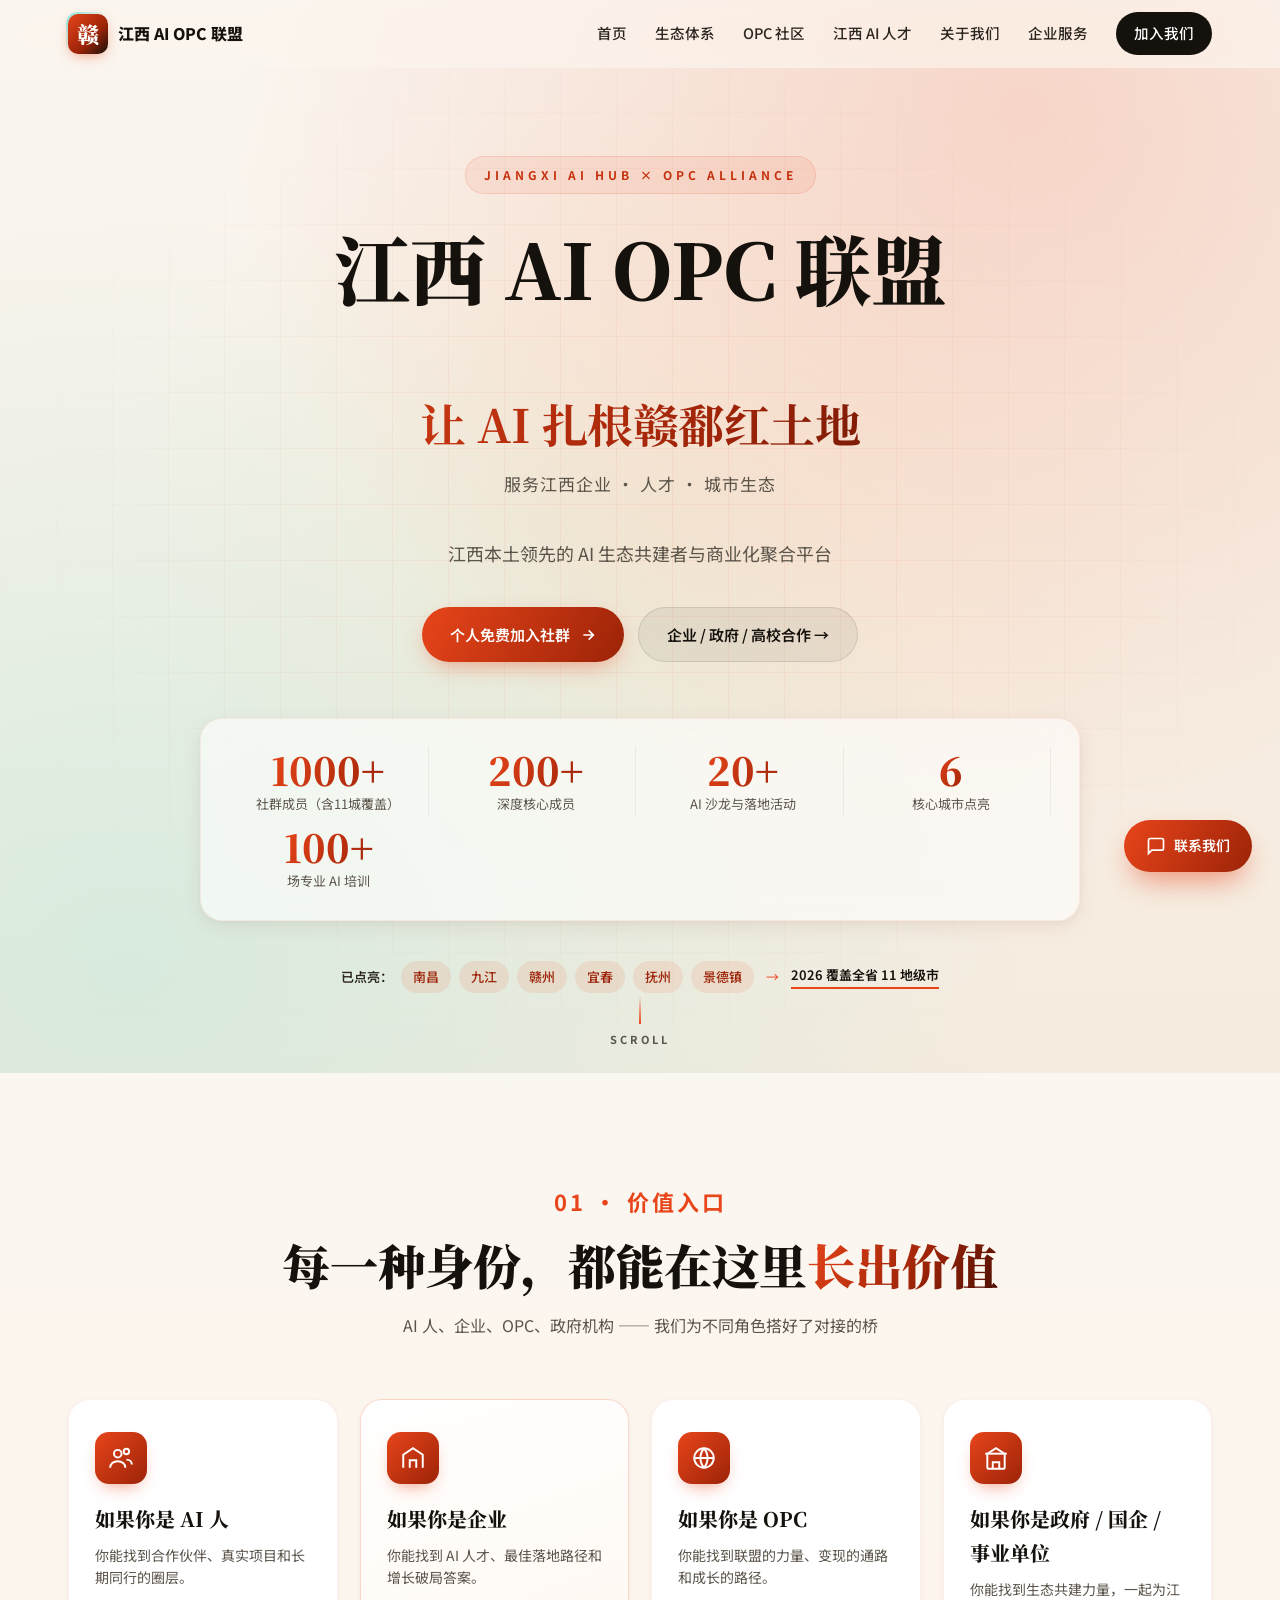
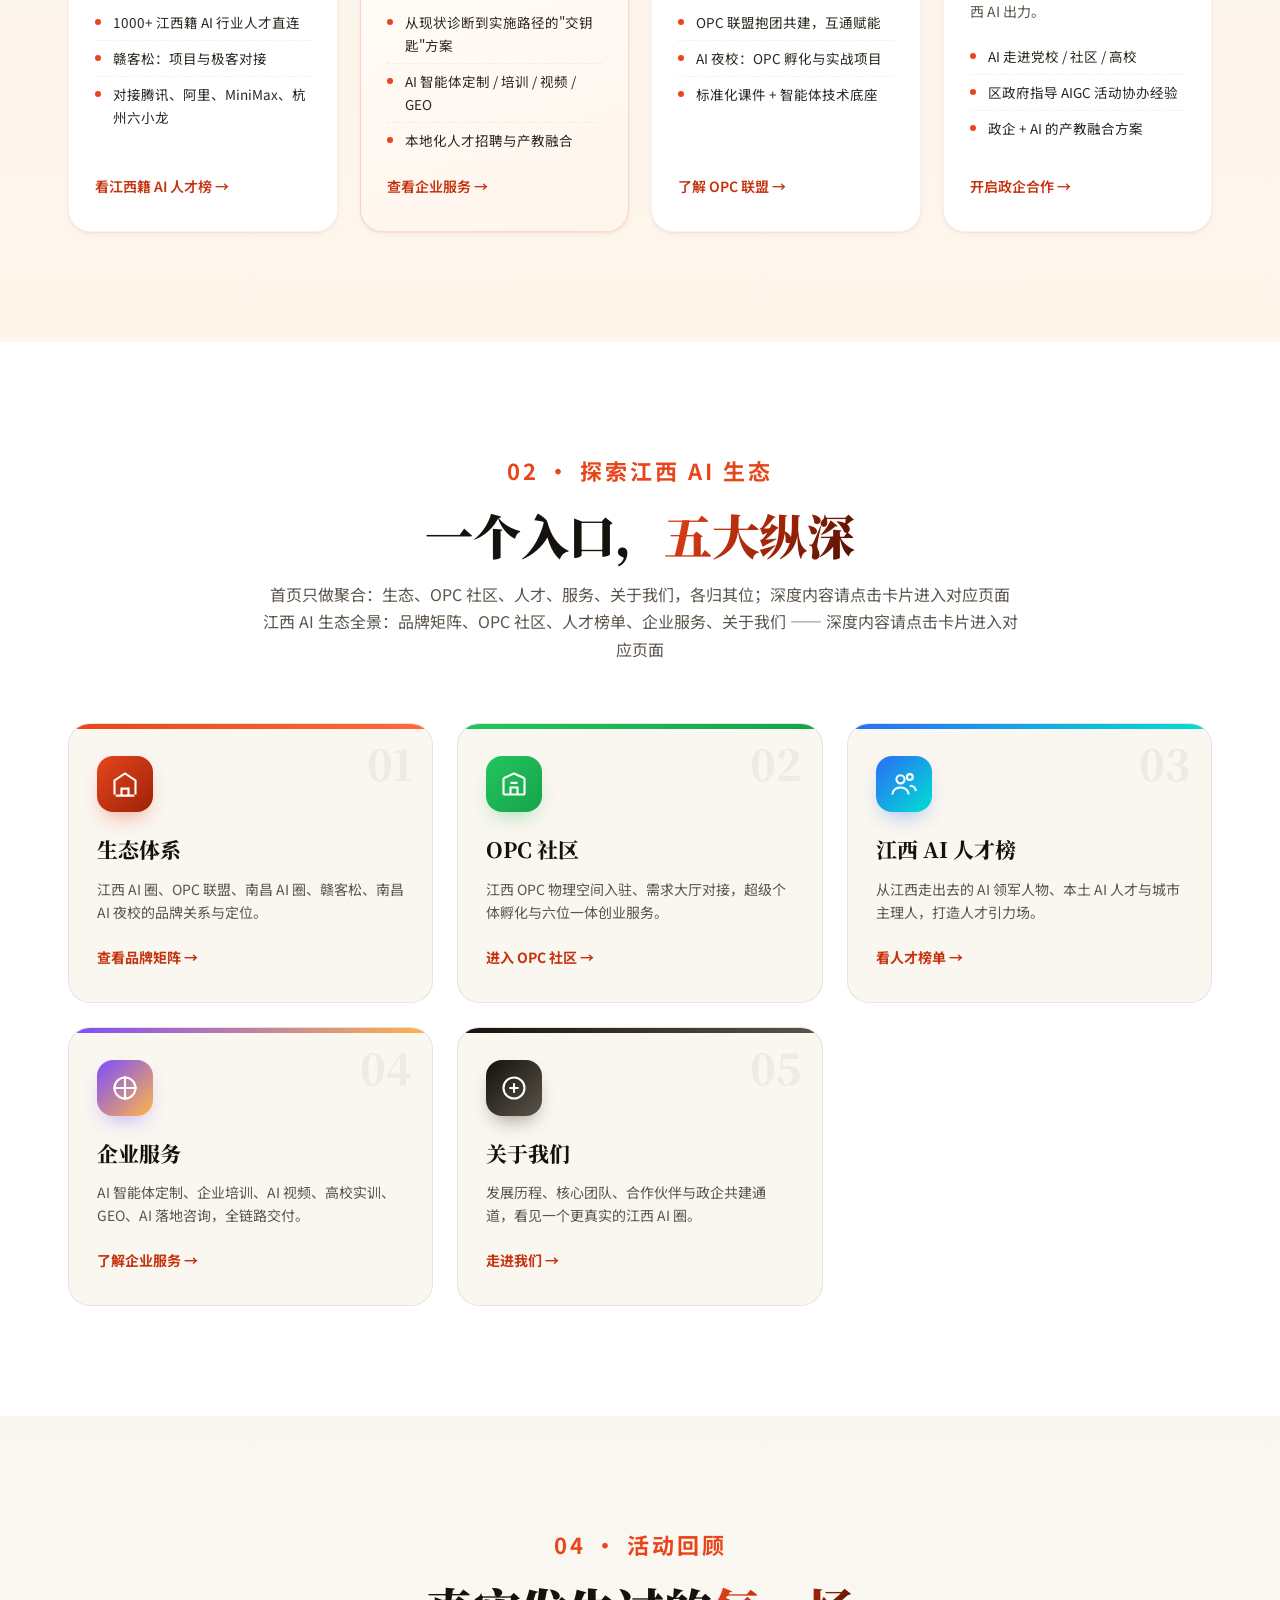
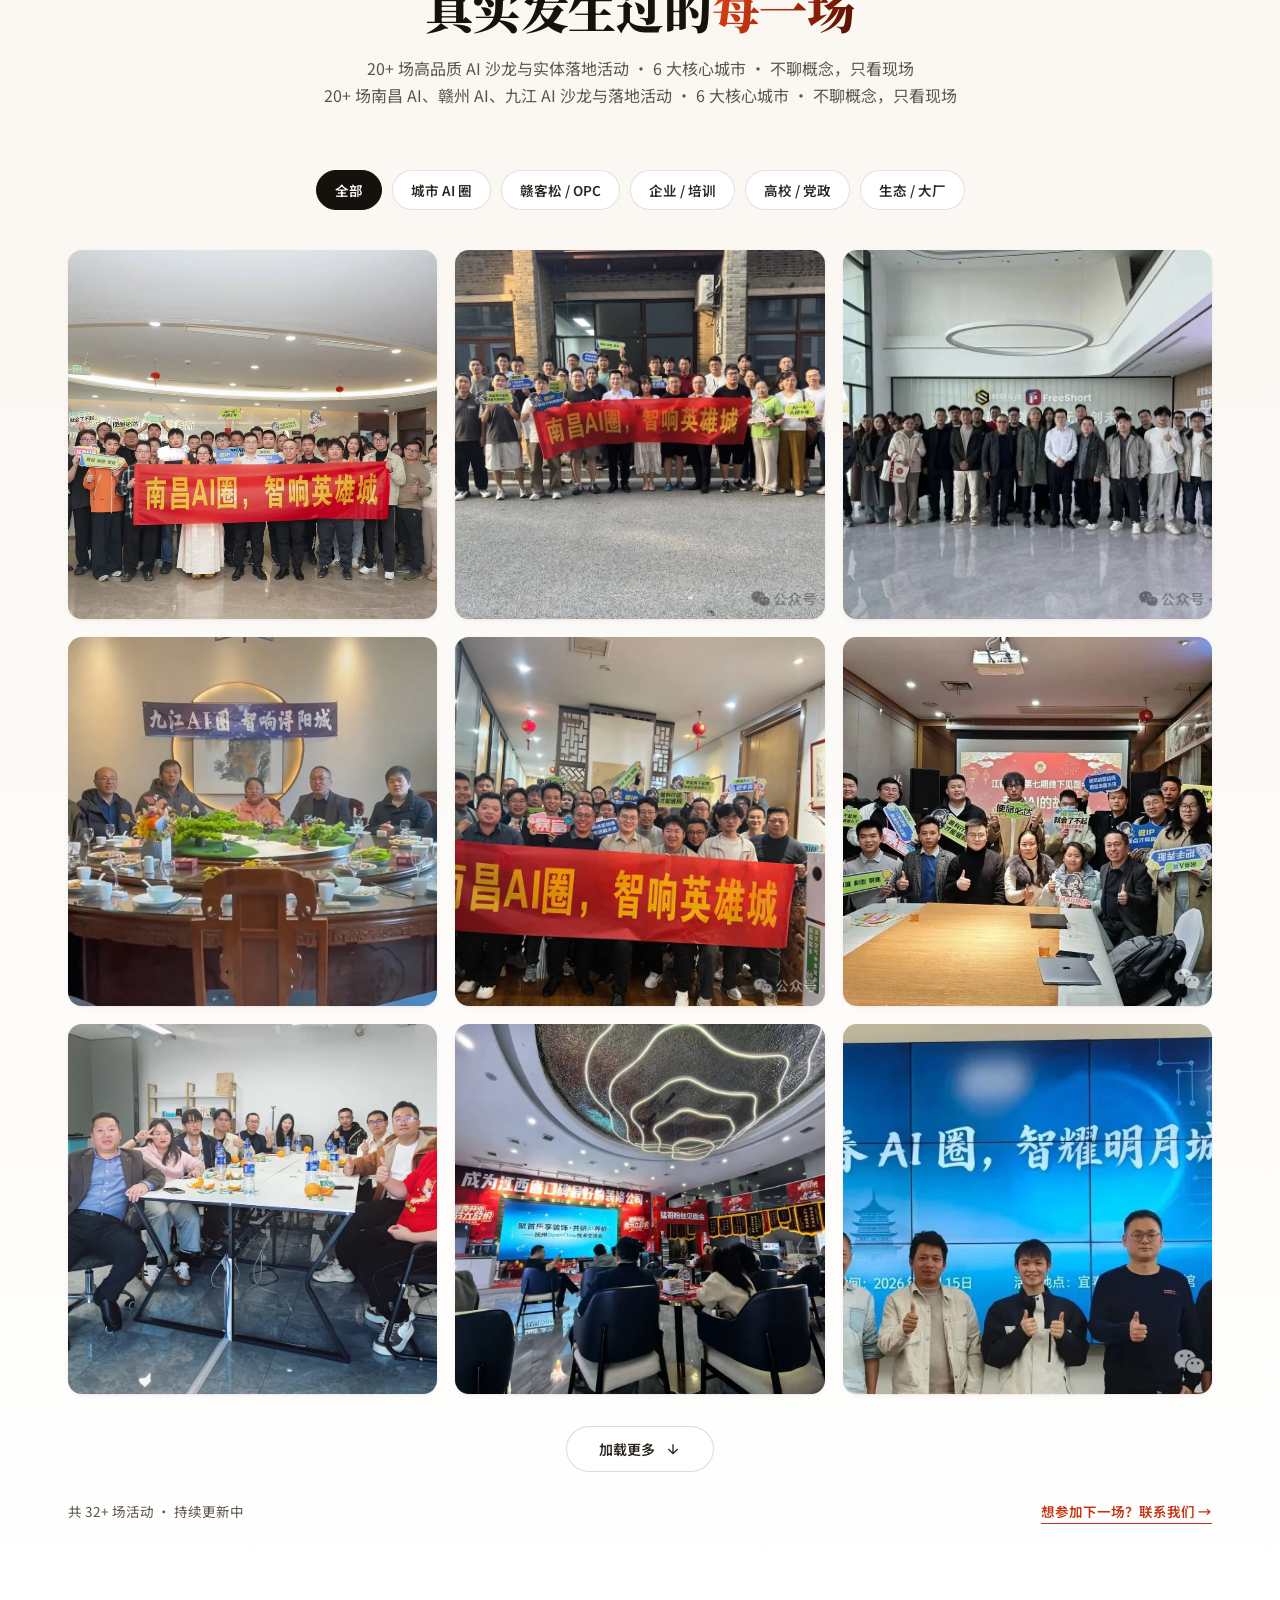
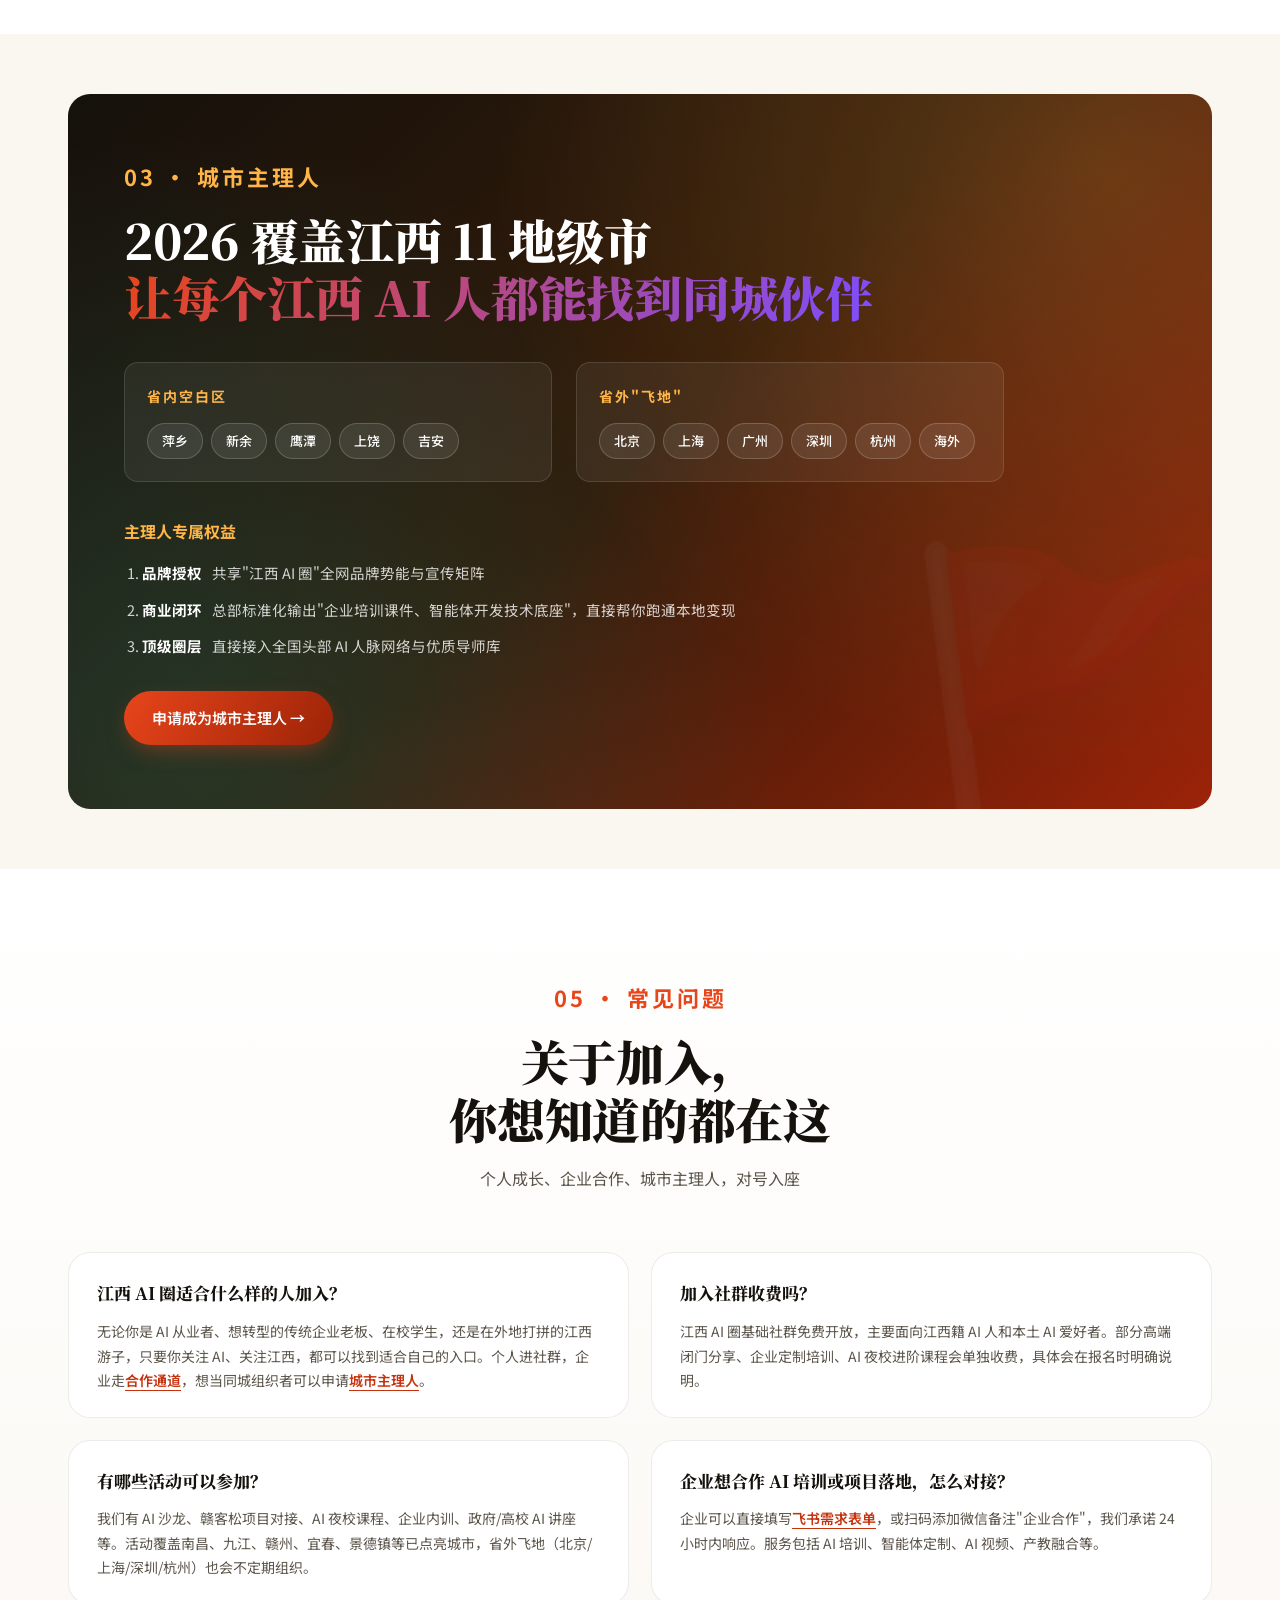
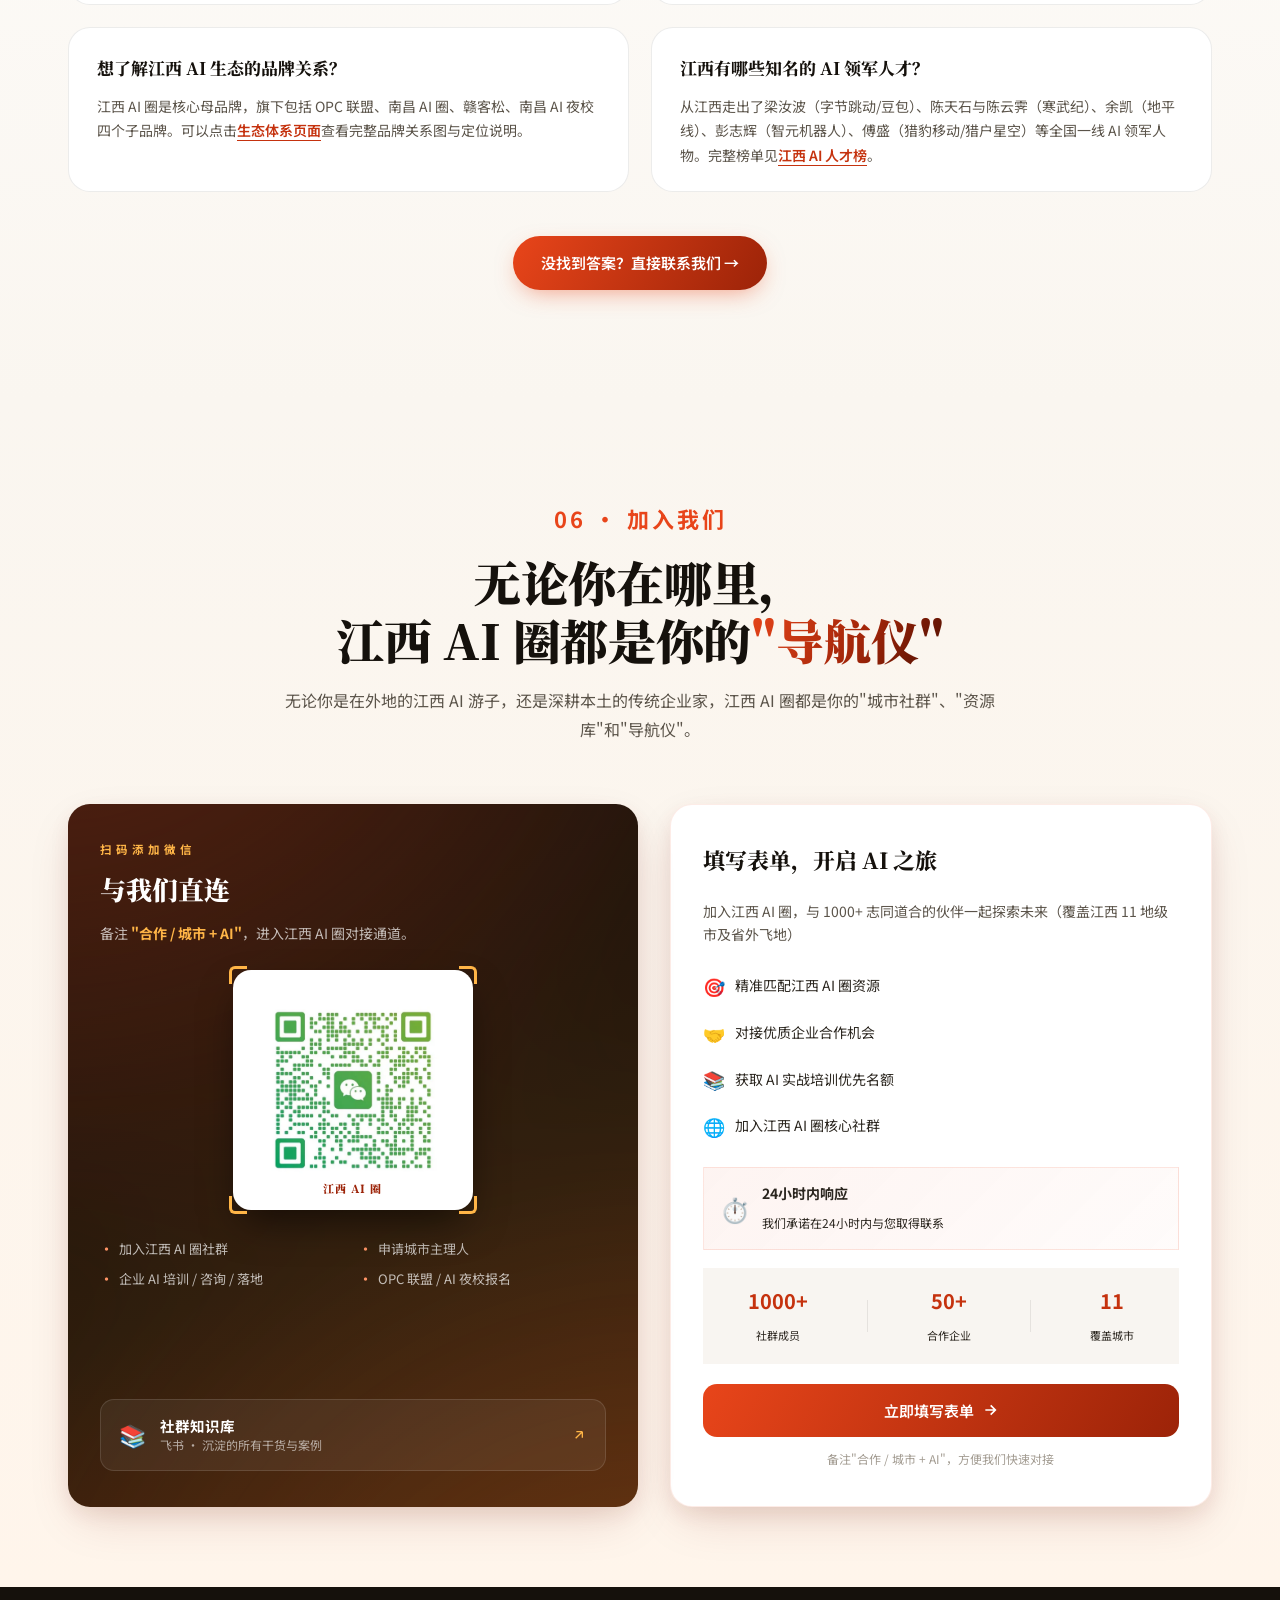
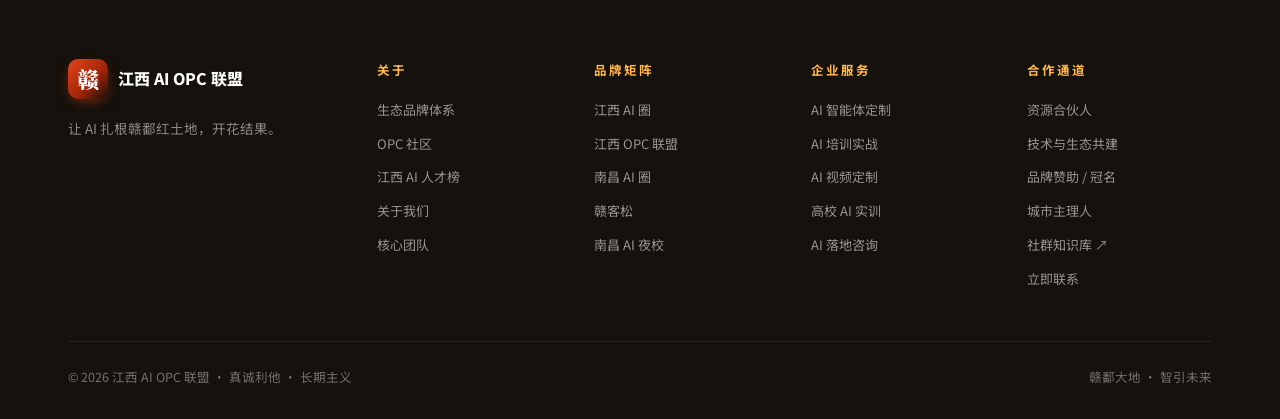
==== commit 7e39a92a: "add opc system" ====
--- a/index.html
+++ b/index.html
@@ -30,7 +30,7 @@
   <meta property="og:image:width" content="1200" />
   <meta property="og:image:height" content="630" />
   <meta property="og:locale" content="zh_CN" />
-  <meta property="og:site_name" content="江西 AI 圈 & OPC 联盟" />
+  <meta property="og:site_name" content="江西 AI OPC 联盟" />
 
   <!-- Twitter Card -->
   <meta name="twitter:card" content="summary_large_image" />
@@ -85,7 +85,7 @@
     "@graph": [
       {
         "@type": "Organization",
-        "name": "江西 AI 圈 & OPC 联盟",
+        "name": "江西 AI OPC 联盟",
         "alternateName": ["江西 AI 圈", "江西 AI", "南昌 AI", "赣州 AI", "九江 AI", "宜春 AI", "景德镇 AI", "吉安 AI", "抚州 AI", "上饶 AI", "鹰潭 AI", "新余 AI", "萍乡 AI", "江西 OPC", "南昌 OPC", "赣州 OPC", "OPC 联盟", "南昌 AI 圈", "赣州 AI 圈"],
         "url": "https://jiangxiai.top/",
         "logo": "https://jiangxiai.top/favicon.png",
@@ -112,7 +112,7 @@
       {
         "@type": "WebSite",
         "url": "https://jiangxiai.top/",
-        "name": "江西 AI 圈 & OPC 联盟",
+        "name": "江西 AI OPC 联盟",
         "description": "江西 AI 社群生态平台：深耕南昌 AI、赣州 AI、九江 AI、宜春 AI、景德镇 AI 等城市圈层，链接江西 OPC 联盟人才与产业资源，提供 AI 培训、智能体定制与企业 AI 落地服务。"
       },
       {
@@ -179,13 +179,13 @@
       <a href="#top" class="brand">
         <span class="brand-mark">赣</span>
         <span class="brand-text">
-          <strong>江西 AI 圈</strong>
-          <em>OPC 联盟</em>
+          <strong>江西 AI OPC 联盟</strong>
         </span>
       </a>
       <div class="nav-links">
         <a href="#top" aria-current="page">首页</a>
         <a href="ecosystem.html">生态体系</a>
+        <a href="opc.html">OPC 社区</a>
         <a href="talents.html">江西 AI 人才</a>
         <a href="about.html">关于我们</a>
         <a href="services.html">企业服务</a>
@@ -204,7 +204,7 @@
     <div class="container hero-inner">
       <span class="eyebrow">JIANGXI AI HUB × OPC ALLIANCE</span>
       <h1 class="hero-title">
-        <span class="hero-title-main">江西 AI 圈 &amp; OPC 联盟</span><br />
+        <span class="hero-title-main">江西 AI OPC 联盟</span><br />
         <span class="grad hero-title-subline">让 AI 扎根赣鄱红土地</span>
       </h1>
       <p class="hero-tagline">服务江西企业 · 人才 · 城市生态</p>
@@ -334,9 +334,9 @@
     <div class="container">
       <div class="section-head center">
         <span class="section-tag">02 · 探索江西 AI 生态</span>
-        <h2 class="section-title">一个入口，<span class="grad">四大纵深</span></h2>
-        <p class="section-sub">首页只做聚合：生态、人才、服务、关于我们，各归其位；深度内容请点击卡片进入对应页面</p>
-        <p class="section-sub">江西 AI 生态全景：品牌矩阵、人才榜单、企业服务、关于我们 —— 深度内容请点击卡片进入对应页面</p>
+        <h2 class="section-title">一个入口，<span class="grad">五大纵深</span></h2>
+        <p class="section-sub">首页只做聚合：生态、OPC 社区、人才、服务、关于我们，各归其位；深度内容请点击卡片进入对应页面</p>
+        <p class="section-sub">江西 AI 生态全景：品牌矩阵、OPC 社区、人才榜单、企业服务、关于我们 —— 深度内容请点击卡片进入对应页面</p>
       </div>
 
       <div class="portal-grid">
@@ -350,8 +350,18 @@
           <span class="portal-cta">查看品牌矩阵 →</span>
         </a>
 
+        <a href="opc.html" class="portal-card portal-opc">
+          <span class="portal-num">02</span>
+          <div class="portal-icon">
+            <svg viewBox="0 0 24 24" fill="none" stroke="currentColor" stroke-width="1.8"><path d="M3 21h18M3 7v14M21 7v14M3 7l9-4 9 4M9 21v-6h6v6M9 11h6"/></svg>
+          </div>
+          <h3>OPC 社区</h3>
+          <p>江西 OPC 物理空间入驻、需求大厅对接，超级个体孵化与六位一体创业服务。</p>
+          <span class="portal-cta">进入 OPC 社区 →</span>
+        </a>
+
         <a href="talents.html" class="portal-card portal-talent">
-          <span class="portal-num">02</span>
+          <span class="portal-num">03</span>
           <div class="portal-icon">
             <svg viewBox="0 0 24 24" fill="none" stroke="currentColor" stroke-width="1.8"><circle cx="9" cy="8" r="3.5"/><path d="M2 21c0-3.5 3-6 7-6s7 2.5 7 6"/><circle cx="17" cy="6" r="2.5"/><path d="M22 18c0-2.5-2-4.5-5-4.5"/></svg>
           </div>
@@ -361,7 +371,7 @@
         </a>
 
         <a href="services.html" class="portal-card portal-service">
-          <span class="portal-num">03</span>
+          <span class="portal-num">04</span>
           <div class="portal-icon">
             <svg viewBox="0 0 24 24" fill="none" stroke="currentColor" stroke-width="1.8"><path d="M12 2v20M2 12h20"/><circle cx="12" cy="12" r="9"/></svg>
           </div>
@@ -371,7 +381,7 @@
         </a>
 
         <a href="about.html" class="portal-card portal-about">
-          <span class="portal-num">04</span>
+          <span class="portal-num">05</span>
           <div class="portal-icon">
             <svg viewBox="0 0 24 24" fill="none" stroke="currentColor" stroke-width="1.8"><circle cx="12" cy="12" r="9"/><path d="M12 8v8M8 12h8"/></svg>
           </div>
@@ -846,8 +856,7 @@
           <div class="brand">
             <span class="brand-mark">赣</span>
             <span class="brand-text">
-              <strong>江西 AI 圈</strong>
-              <em>OPC 联盟</em>
+              <strong>江西 AI OPC 联盟</strong>
             </span>
           </div>
           <!-- <p>让 AI 扎根赣鄱红土地，不止繁花盛开，更能落地结果。</p> -->
@@ -858,6 +867,7 @@
           <h5>关于</h5>
           <ul>
             <li><a href="ecosystem.html">生态品牌体系</a></li>
+            <li><a href="opc.html">OPC 社区</a></li>
             <li><a href="talents.html">江西 AI 人才榜</a></li>
             <li><a href="about.html">关于我们</a></li>
             <li><a href="about.html#team">核心团队</a></li>
@@ -896,7 +906,7 @@
         </div>
       </div>
       <div class="footer-bottom">
-        <span>© 2026 江西 AI 圈 & OPC 联盟 · 真诚利他 · 长期主义</span>
+        <span>© 2026 江西 AI OPC 联盟 · 真诚利他 · 长期主义</span>
         <span>赣鄱大地 · 智引未来</span>
       </div>
     </div>
--- a/styles.css
+++ b/styles.css
@@ -1,5 +1,5 @@
 /* ====================================================
-   江西 AI 圈 & OPC 联盟  ·  Stylesheet
+   江西 AI OPC 联盟  ·  Stylesheet
    Theme: 赣鄱红土地 × AI 极客
    ==================================================== */
 
@@ -653,7 +653,7 @@
 .section-portals { background: #fff; }
 .portal-grid {
   display: grid;
-  grid-template-columns: repeat(4, 1fr);
+  grid-template-columns: repeat(3, 1fr);
   gap: 24px;
   margin-top: 50px;
 }
@@ -686,6 +686,7 @@
 .portal-card.portal-talent::before { background: linear-gradient(90deg, #2b6df7, #00e0d0); }
 .portal-card.portal-service::before { background: linear-gradient(90deg, #7d4dff, #ffb547); }
 .portal-card.portal-about::before { background: linear-gradient(90deg, #15110c, #5b544a); }
+.portal-card.portal-opc::before { background: linear-gradient(90deg, #22c55e, #16a34a); }
 
 .portal-num {
   position: absolute;
@@ -712,6 +713,7 @@
 .portal-card.portal-talent .portal-icon { background: linear-gradient(135deg, #2b6df7, #00e0d0); box-shadow: 0 10px 20px -8px rgba(43, 109, 247, 0.45); }
 .portal-card.portal-service .portal-icon { background: linear-gradient(135deg, #7d4dff, #ffb547); box-shadow: 0 10px 20px -8px rgba(125, 77, 255, 0.45); }
 .portal-card.portal-about .portal-icon { background: linear-gradient(135deg, #15110c, #5b544a); box-shadow: 0 10px 20px -8px rgba(21, 17, 12, 0.45); }
+.portal-card.portal-opc .portal-icon { background: linear-gradient(135deg, #22c55e, #16a34a); box-shadow: 0 10px 20px -8px rgba(34, 197, 94, 0.45); }
 
 .portal-card h3 {
   font-family: var(--font-serif);
@@ -1544,13 +1546,13 @@
 .footer {
   background: var(--ink-900);
   color: rgba(255, 255, 255, 0.7);
-  padding: 64px 0 28px;
+  padding: 72px 0 32px;
   font-size: 14px;
 }
 .footer-grid {
   display: grid;
-  grid-template-columns: 2fr 1fr 1fr 1fr;
-  gap: 40px;
+  grid-template-columns: 1.5fr 1fr 1fr 1fr 1fr;
+  gap: 32px;
   margin-bottom: 40px;
 }
 .footer .brand-text strong { color: #fff; }
@@ -1562,11 +1564,11 @@
   line-height: 1.7;
 }
 .footer-col h5 {
-  font-size: 13px;
+  font-size: 12.5px;
   letter-spacing: 2px;
   font-weight: 700;
   color: var(--tech-gold);
-  margin: 0 0 16px;
+  margin: 0 0 18px;
   text-transform: uppercase;
 }
 .footer-col ul {
@@ -1574,13 +1576,14 @@
   padding: 0;
   margin: 0;
 }
-.footer-col li { margin-bottom: 8px; }
+.footer-col li { margin-bottom: 10px; }
 .footer-col a {
-  color: rgba(255, 255, 255, 0.6);
-  font-size: 13.5px;
-  transition: color .2s;
-}
-.footer-col a:hover { color: #fff; }
+  color: rgba(255, 255, 255, 0.55);
+  font-size: 13px;
+  transition: color .2s, padding-left .2s;
+  display: inline-block;
+}
+.footer-col a:hover { color: #fff; padding-left: 4px; }
 
 .footer-bottom {
   padding-top: 24px;
@@ -2050,7 +2053,10 @@
   .brand-grid { grid-template-columns: repeat(2, 1fr); }
   .brand-card.brand-1, .brand-card.brand-2, .brand-card.brand-3,
   .brand-card.brand-4, .brand-card.brand-5 { grid-column: span 1; }
-  .footer-grid { grid-template-columns: 1fr 1fr; }
+  .footer-grid { grid-template-columns: 1fr 1fr; gap: 28px; }
+  .footer-brand { grid-column: 1 / -1; text-align: center; }
+  .footer-brand .brand { justify-content: center; }
+  .footer-brand p { max-width: 420px; margin: 18px auto 0; }
   .gallery-grid { grid-template-columns: repeat(3, 1fr); gap: 14px; }
   .gallery-loadmore { margin-top: 28px; }
   .cta-wrap { grid-template-columns: 1fr; max-width: 640px; margin: 0 auto; }
@@ -2218,3 +2224,529 @@
   .milestone-year { font-size: 22px; }
   .page-hero { padding: 100px 0 48px; }
 }
+
+/* ============ OPC 社区页面 ============ */
+.section-opc { background: linear-gradient(180deg, var(--bg) 0%, #fff5eb 100%); }
+.section-demand { background: #fff; }
+
+/* OPC 空间卡片 */
+.opc-space-grid {
+  display: grid;
+  grid-template-columns: repeat(2, 1fr);
+  gap: 24px;
+}
+.opc-space-card {
+  background: #fff;
+  border-radius: var(--radius-lg);
+  border: 1px solid rgba(21, 17, 12, 0.08);
+  overflow: hidden;
+  transition: transform .3s, box-shadow .3s, border-color .3s;
+  display: flex;
+  flex-direction: column;
+}
+.opc-space-card:hover {
+  transform: translateY(-6px);
+  box-shadow: var(--shadow-lg);
+  border-color: rgba(232, 69, 26, 0.18);
+}
+.opc-space-head {
+  padding: 24px 28px 0;
+}
+.opc-space-meta {
+  display: flex;
+  align-items: center;
+  gap: 10px;
+  margin-bottom: 14px;
+  flex-wrap: wrap;
+}
+.opc-space-loc {
+  font-size: 11.5px;
+  font-weight: 700;
+  color: var(--soil-600);
+  background: linear-gradient(135deg, rgba(232, 69, 26, 0.09), rgba(232, 69, 26, 0.05));
+  padding: 4px 12px;
+  border-radius: 999px;
+  letter-spacing: 0.02em;
+}
+.opc-space-status {
+  font-size: 11px;
+  font-weight: 600;
+  padding: 4px 10px;
+  border-radius: 999px;
+}
+.opc-space-status.active {
+  background: rgba(34, 197, 94, 0.09);
+  color: #16a34a;
+  border: 1px solid rgba(34, 197, 94, 0.15);
+}
+.opc-space-status.planning {
+  background: rgba(245, 158, 11, 0.09);
+  color: #d97706;
+  border: 1px solid rgba(245, 158, 11, 0.15);
+}
+.opc-space-card h3 {
+  font-family: var(--font-serif);
+  font-size: 21px;
+  font-weight: 800;
+  color: var(--ink-900);
+  margin: 0 0 12px;
+  line-height: 1.3;
+}
+.opc-space-body {
+  padding: 0 28px 20px;
+  flex: 1;
+  display: flex;
+  flex-direction: column;
+}
+.opc-space-desc {
+  font-size: 14px;
+  color: var(--ink-500);
+  line-height: 1.75;
+  margin: 0 0 14px;
+  display: -webkit-box;
+  -webkit-line-clamp: 3;
+  -webkit-box-orient: vertical;
+  overflow: hidden;
+}
+
+/* 地址行 — 统一样式 */
+.opc-space-address {
+  font-size: 12.5px;
+  color: var(--ink-400);
+  margin: 0 0 12px;
+  display: flex;
+  align-items: center;
+  gap: 5px;
+  line-height: 1.5;
+}
+.opc-space-address svg {
+  width: 14px;
+  height: 14px;
+  flex-shrink: 0;
+  opacity: 0.55;
+}
+
+/* 特色亮点条 */
+.opc-space-highlights {
+  display: flex;
+  flex-wrap: wrap;
+  gap: 8px;
+  margin: 0 0 12px;
+}
+.opc-space-highlight {
+  display: inline-flex;
+  align-items: center;
+  gap: 5px;
+  font-size: 11.5px;
+  font-weight: 600;
+  color: var(--soil-600);
+  background: linear-gradient(135deg, rgba(232, 69, 26, 0.06), rgba(232, 69, 26, 0.03));
+  border: 1px solid rgba(232, 69, 26, 0.1);
+  padding: 5px 11px;
+  border-radius: 8px;
+}
+.opc-space-highlight em {
+  font-style: normal;
+  font-weight: 800;
+  color: var(--soil-700);
+}
+
+.opc-space-tags {
+  display: flex;
+  flex-wrap: wrap;
+  gap: 6px;
+  margin-top: auto;
+  padding-top: 6px;
+  border-top: 1px solid rgba(21, 17, 12, 0.05);
+}
+.opc-space-tag {
+  font-size: 11.5px;
+  font-weight: 500;
+  padding: 4px 10px;
+  background: rgba(21, 17, 12, 0.035);
+  color: var(--ink-500);
+  border-radius: 6px;
+  transition: background .2s, color .2s;
+}
+.opc-space-card:hover .opc-space-tag {
+  background: rgba(232, 69, 26, 0.06);
+  color: var(--soil-600);
+}
+
+/* OPC 空间入驻政策 */
+.opc-space-policy {
+  background: linear-gradient(135deg, #fff9f5 0%, #fff7ed 50%, #fffbf7 100%);
+  border-left: 3px solid var(--soil-500);
+  border-radius: 0 10px 10px 0;
+  padding: 12px 16px 12px 18px;
+  margin: 0 0 12px;
+  font-size: 13px;
+  color: var(--ink-600);
+  line-height: 1.75;
+}
+.opc-space-policy strong {
+  display: flex;
+  align-items: center;
+  gap: 6px;
+  font-size: 12.5px;
+  font-weight: 700;
+  color: var(--soil-700);
+  margin-bottom: 10px;
+  letter-spacing: 0.02em;
+  text-transform: uppercase;
+}
+.opc-space-policy ul {
+  list-style: none;
+  padding: 0;
+  margin: 0;
+}
+.opc-space-policy li {
+  padding: 2.5px 0 2.5px 20px;
+  position: relative;
+}
+.opc-space-policy li::before {
+  content: '';
+  position: absolute;
+  left: 0;
+  top: 10px;
+  width: 8px;
+  height: 8px;
+  border-radius: 50%;
+  background: linear-gradient(135deg, var(--soil-500), #f97316);
+  box-shadow: 0 0 6px rgba(232, 69, 26, 0.25);
+}
+.opc-space-policy em {
+  font-style: normal;
+  font-weight: 800;
+  color: var(--soil-700);
+}
+
+/* OPC 空间规格数 */
+.opc-space-spec {
+  display: flex;
+  gap: 4px;
+  margin: 0 0 10px;
+  padding: 10px 14px;
+  background: linear-gradient(135deg, #fafafa, #f5f5f5);
+  border-radius: 10px;
+  font-size: 12.5px;
+  color: var(--ink-500);
+  flex-wrap: wrap;
+  border: 1px solid rgba(21, 17, 12, 0.05);
+}
+.opc-space-spec span {
+  white-space: nowrap;
+  display: inline-flex;
+  align-items: center;
+  gap: 4px;
+  padding-right: 12px;
+  border-right: 1px solid rgba(21, 17, 12, 0.1);
+}
+.opc-space-spec span:last-child {
+  padding-right: 0;
+  border-right: none;
+}
+.opc-space-spec strong {
+  color: var(--soil-600);
+  font-size: 15px;
+  font-weight: 800;
+}
+
+/* 政策卡片 */
+.policy-card {
+  background: #fff;
+  border-radius: var(--radius-lg);
+  border: 1px solid rgba(21, 17, 12, 0.08);
+  padding: 28px 28px 24px;
+  transition: transform .3s, box-shadow .3s;
+}
+.policy-card:hover {
+  transform: translateY(-4px);
+  box-shadow: 0 12px 32px rgba(21, 17, 12, 0.08);
+}
+.policy-card-focus {
+  border-color: rgba(232, 69, 26, 0.2);
+  background: linear-gradient(180deg, #fff7ed 0%, #fff 100%);
+}
+.policy-card-icon {
+  width: 44px; height: 44px;
+  border-radius: 12px;
+  display: flex; align-items: center; justify-content: center;
+  margin-bottom: 14px;
+  color: var(--soil-500);
+  background: rgba(232, 69, 26, 0.08);
+}
+.policy-card-icon svg { width: 22px; height: 22px; }
+.policy-card h3 {
+  font-family: var(--font-serif);
+  font-size: 18px;
+  font-weight: 700;
+  color: var(--ink-800);
+  margin: 0 0 4px;
+}
+.policy-source {
+  font-size: 12px;
+  color: var(--ink-350);
+  display: block;
+  margin-bottom: 16px;
+}
+.policy-list {
+  list-style: none;
+  padding: 0;
+  margin: 0;
+  display: flex;
+  flex-direction: column;
+  gap: 10px;
+}
+.policy-list li {
+  font-size: 13px;
+  color: var(--ink-600);
+  line-height: 1.65;
+  padding-left: 18px;
+  position: relative;
+}
+.policy-list li::before {
+  content: '';
+  position: absolute;
+  left: 0; top: 8px;
+  width: 6px; height: 6px;
+  border-radius: 50%;
+  background: var(--soil-400);
+}
+.policy-list li strong {
+  color: var(--ink-800);
+  font-weight: 600;
+}
+.policy-list li em {
+  font-style: normal;
+  font-weight: 700;
+  color: var(--soil-600);
+}
+
+@media (max-width: 768px) {
+  .policy-card + .policy-card { margin-top: 20px; }
+}
+
+.section-policy [style*="grid-template-columns"] {
+  grid-template-columns: 1fr !important;
+}
+
+@media (min-width: 769px) {
+  .section-policy [style*="grid-template-columns"] {
+    grid-template-columns: repeat(2, 1fr) !important;
+  }
+}
+
+/* 需求大厅卡片 */
+.demand-grid {
+  display: grid;
+  grid-template-columns: repeat(2, 1fr);
+  gap: 24px;
+}
+.demand-card {
+  background: var(--ink-50);
+  border-radius: var(--radius-lg);
+  border: 1px solid rgba(21, 17, 12, 0.06);
+  padding: 28px 28px 24px;
+  transition: transform .3s, box-shadow .3s, border-color .3s;
+  display: flex;
+  flex-direction: column;
+  position: relative;
+  overflow: hidden;
+}
+.demand-card::before {
+  content: "";
+  position: absolute;
+  top: 0; left: 0; right: 0;
+  height: 4px;
+  background: linear-gradient(90deg, var(--soil-500), var(--tech-purple));
+  opacity: 0;
+  transition: opacity .3s;
+}
+.demand-card:hover {
+  transform: translateY(-4px);
+  box-shadow: var(--shadow-lg);
+  border-color: rgba(232, 69, 26, 0.15);
+  background: #fff;
+}
+.demand-card:hover::before { opacity: 1; }
+.demand-card-head {
+  display: flex;
+  align-items: center;
+  justify-content: space-between;
+  margin-bottom: 14px;
+}
+.demand-badge {
+  display: inline-flex;
+  align-items: center;
+  gap: 5px;
+  font-size: 11px;
+  font-weight: 700;
+  padding: 4px 10px;
+  border-radius: 999px;
+  background: rgba(232, 69, 26, 0.1);
+  color: var(--soil-600);
+}
+.demand-badge::before {
+  content: "";
+  width: 6px; height: 6px;
+  border-radius: 50%;
+  background: var(--soil-500);
+  animation: pulse 2s infinite;
+}
+@keyframes pulse {
+  0%, 100% { opacity: 1; }
+  50% { opacity: 0.4; }
+}
+.demand-price {
+  font-family: var(--font-serif);
+  font-size: 20px;
+  font-weight: 900;
+  color: var(--soil-600);
+}
+.demand-card h3 {
+  font-family: var(--font-serif);
+  font-size: 19px;
+  font-weight: 800;
+  color: var(--ink-900);
+  margin: 0 0 10px;
+  line-height: 1.3;
+}
+.demand-tags {
+  display: flex;
+  flex-wrap: wrap;
+  gap: 6px;
+  margin-bottom: 14px;
+}
+.demand-tag {
+  font-size: 11px;
+  font-weight: 500;
+  padding: 3px 9px;
+  background: rgba(125, 77, 255, 0.08);
+  color: #6d28d9;
+  border-radius: 4px;
+}
+.demand-desc {
+  font-size: 13.5px;
+  color: var(--ink-500);
+  line-height: 1.7;
+  margin: 0 0 16px;
+  flex: 1;
+  display: -webkit-box;
+  -webkit-line-clamp: 4;
+  -webkit-box-orient: vertical;
+  overflow: hidden;
+}
+.demand-foot {
+  display: flex;
+  align-items: center;
+  justify-content: space-between;
+  padding-top: 14px;
+  border-top: 1px dashed rgba(21, 17, 12, 0.08);
+  font-size: 12.5px;
+  color: var(--ink-500);
+}
+.demand-publisher {
+  font-weight: 600;
+  color: var(--ink-700);
+}
+.demand-join {
+  display: flex;
+  align-items: center;
+  gap: 5px;
+  color: var(--soil-600);
+  font-weight: 600;
+}
+
+/* OPC 统计条 */
+.opc-stats-bar {
+  display: grid;
+  grid-template-columns: repeat(4, 1fr);
+  gap: 0;
+  background: linear-gradient(160deg, var(--ink-900) 0%, #2a1a0c 100%);
+  border-radius: var(--radius-lg);
+  padding: 36px 28px;
+  margin-bottom: 56px;
+  position: relative;
+  overflow: hidden;
+}
+.opc-stats-bar::before {
+  content: "";
+  position: absolute;
+  inset: -30%;
+  background: radial-gradient(circle at 20% 0%, rgba(232, 69, 26, 0.3), transparent 50%),
+              radial-gradient(circle at 80% 100%, rgba(0, 224, 208, 0.12), transparent 55%);
+  filter: blur(40px);
+  z-index: 0;
+}
+.opc-stats-bar > * { position: relative; z-index: 1; }
+.opc-stat {
+  text-align: center;
+  border-right: 1px solid rgba(255, 255, 255, 0.1);
+}
+.opc-stat:last-child { border-right: 0; }
+.opc-stat strong {
+  display: block;
+  font-family: var(--font-serif);
+  font-size: clamp(28px, 3vw, 40px);
+  font-weight: 900;
+  background: linear-gradient(120deg, var(--tech-gold), var(--soil-300));
+  -webkit-background-clip: text;
+  background-clip: text;
+  color: transparent;
+  line-height: 1.2;
+}
+.opc-stat span {
+  font-size: 13px;
+  color: rgba(255, 255, 255, 0.6);
+}
+
+/* OPC 能力标签筛选 */
+.opc-filter-bar {
+  display: flex;
+  flex-wrap: wrap;
+  gap: 10px;
+  justify-content: center;
+  margin-bottom: 40px;
+}
+.opc-filter {
+  padding: 9px 18px;
+  border: 1px solid rgba(21, 17, 12, 0.12);
+  background: #fff;
+  border-radius: 999px;
+  color: var(--ink-700);
+  font-size: 13.5px;
+  font-weight: 600;
+  transition: all .2s;
+  cursor: pointer;
+}
+.opc-filter:hover {
+  border-color: var(--soil-500);
+  color: var(--soil-600);
+}
+.opc-filter.active {
+  background: var(--ink-900);
+  border-color: var(--ink-900);
+  color: #fff;
+}
+
+@media (max-width: 900px) {
+  .opc-space-grid, .demand-grid { grid-template-columns: 1fr; }
+  .opc-stats-bar { grid-template-columns: repeat(2, 1fr); gap: 20px 0; }
+  .opc-stat:nth-child(2) { border-right: 0; }
+  .opc-stat:nth-child(1), .opc-stat:nth-child(2) {
+    border-bottom: 1px solid rgba(255, 255, 255, 0.1);
+    padding-bottom: 20px;
+  }
+}
+@media (max-width: 540px) {
+  .opc-stats-bar { grid-template-columns: 1fr; gap: 16px; }
+  .opc-stat { border-right: 0; border-bottom: 1px solid rgba(255, 255, 255, 0.1); padding-bottom: 16px; }
+  .opc-stat:last-child { border-bottom: 0; padding-bottom: 0; }
+  .opc-space-head, .opc-space-body { padding-left: 20px; padding-right: 20px; }
+  .demand-card { padding: 22px 20px 20px; }
+  .opc-space-policy { padding: 12px 14px 12px 16px; }
+  .opc-space-policy li { padding-left: 16px; }
+  .opc-space-spec { padding: 9px 12px; gap: 4px; }
+  .opc-space-highlight { font-size: 11px; padding: 4px 9px; }
+}
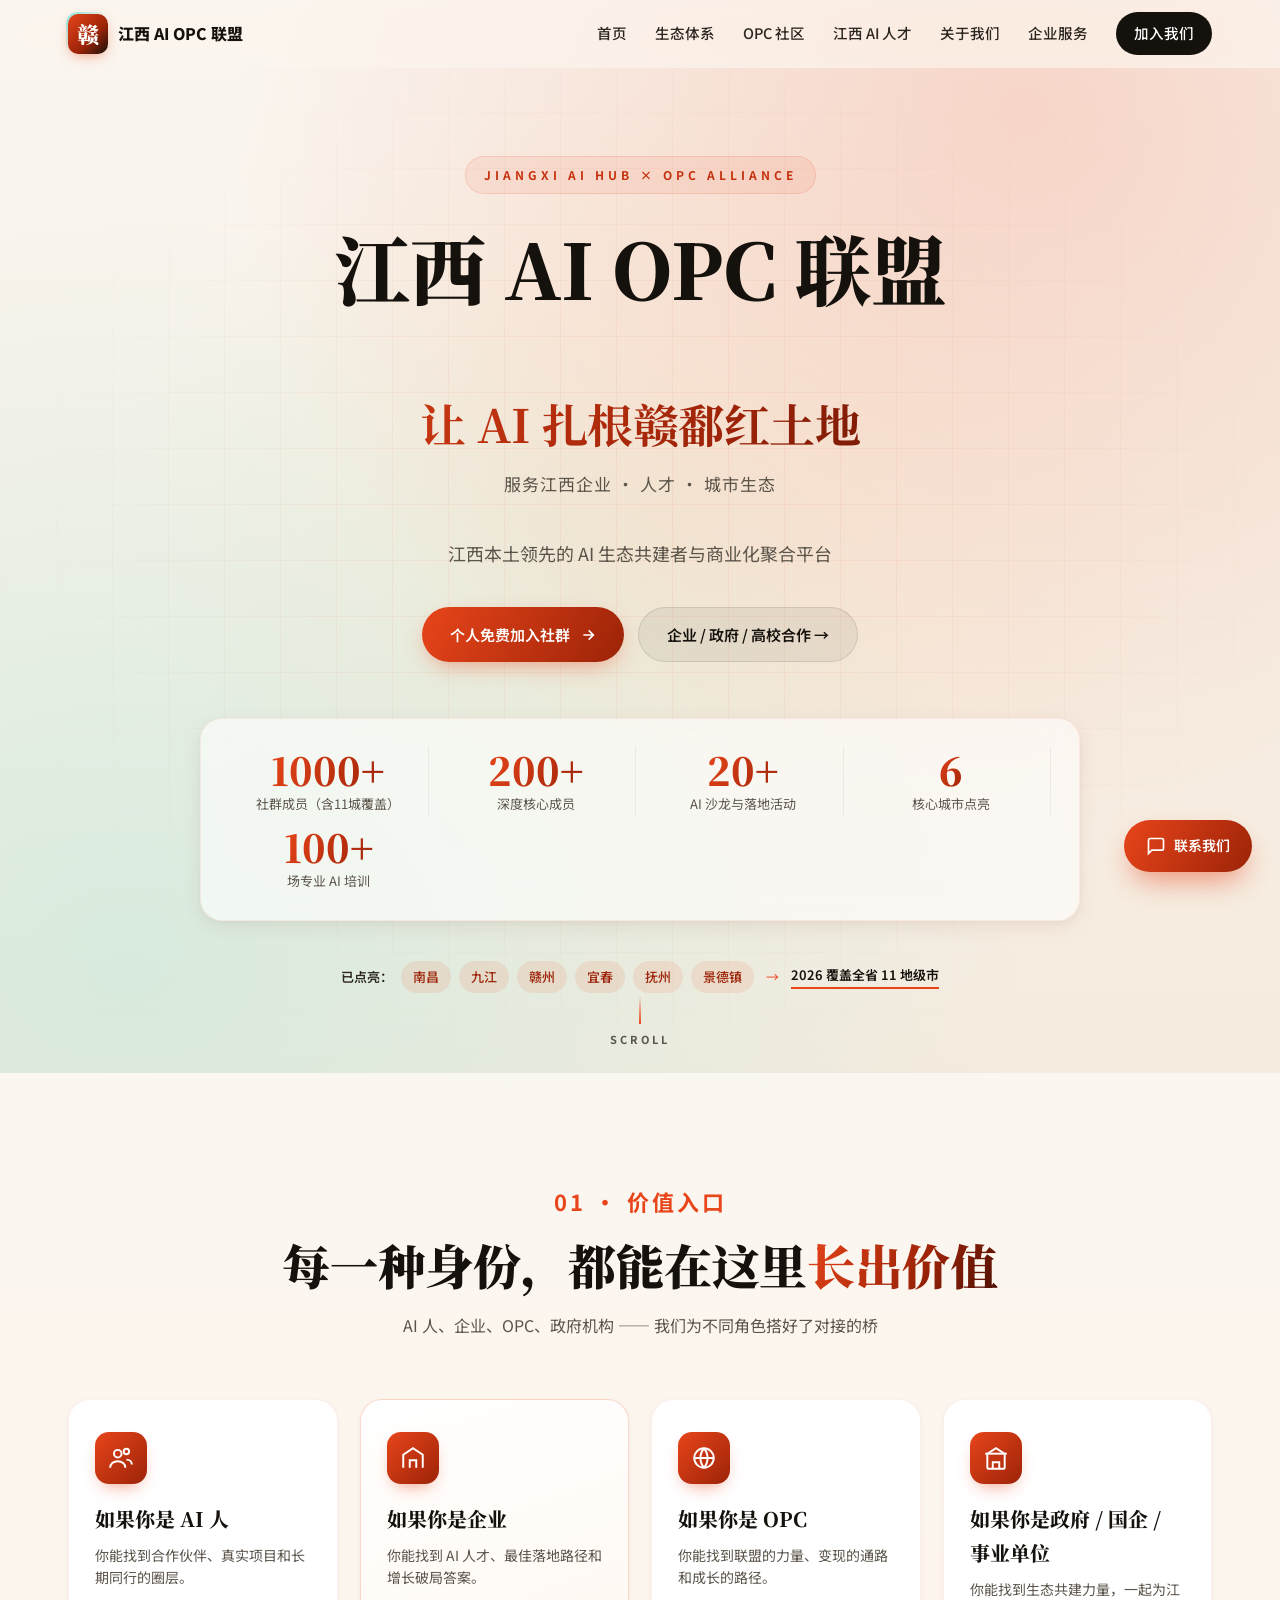
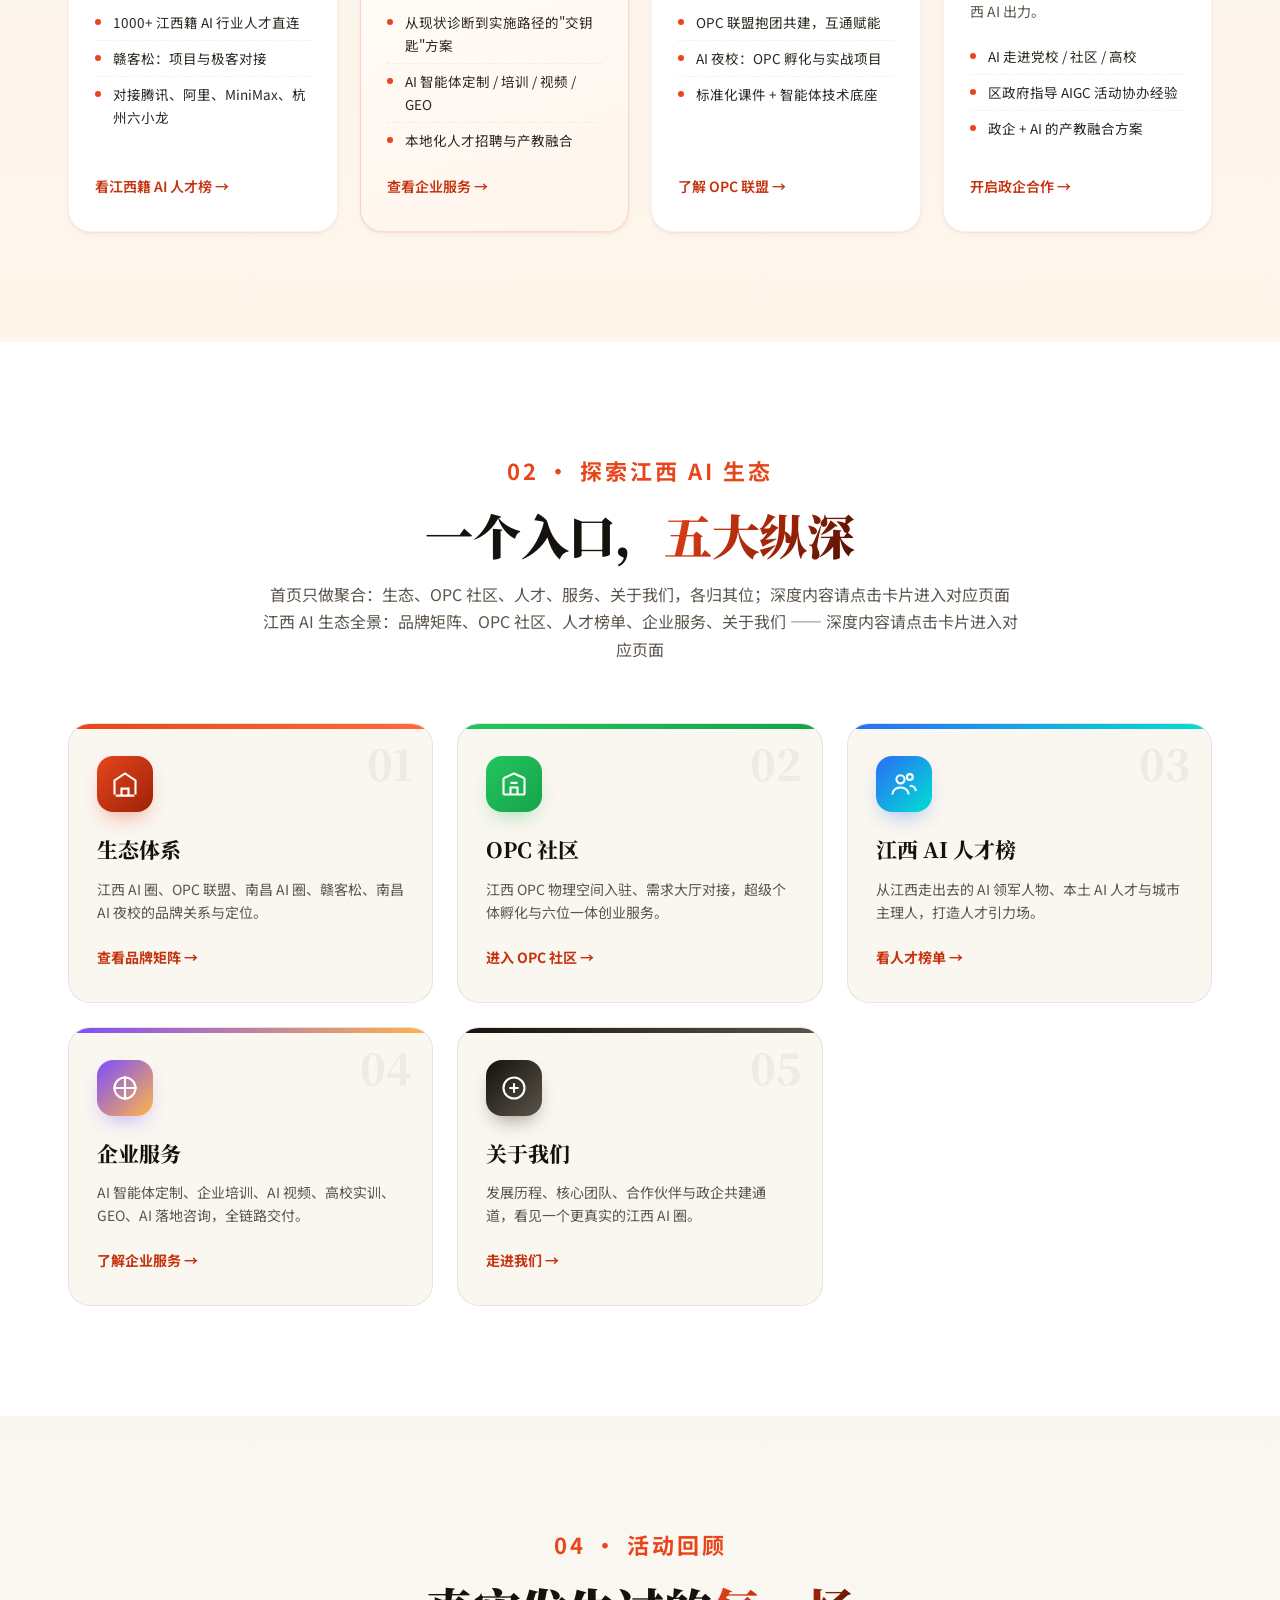
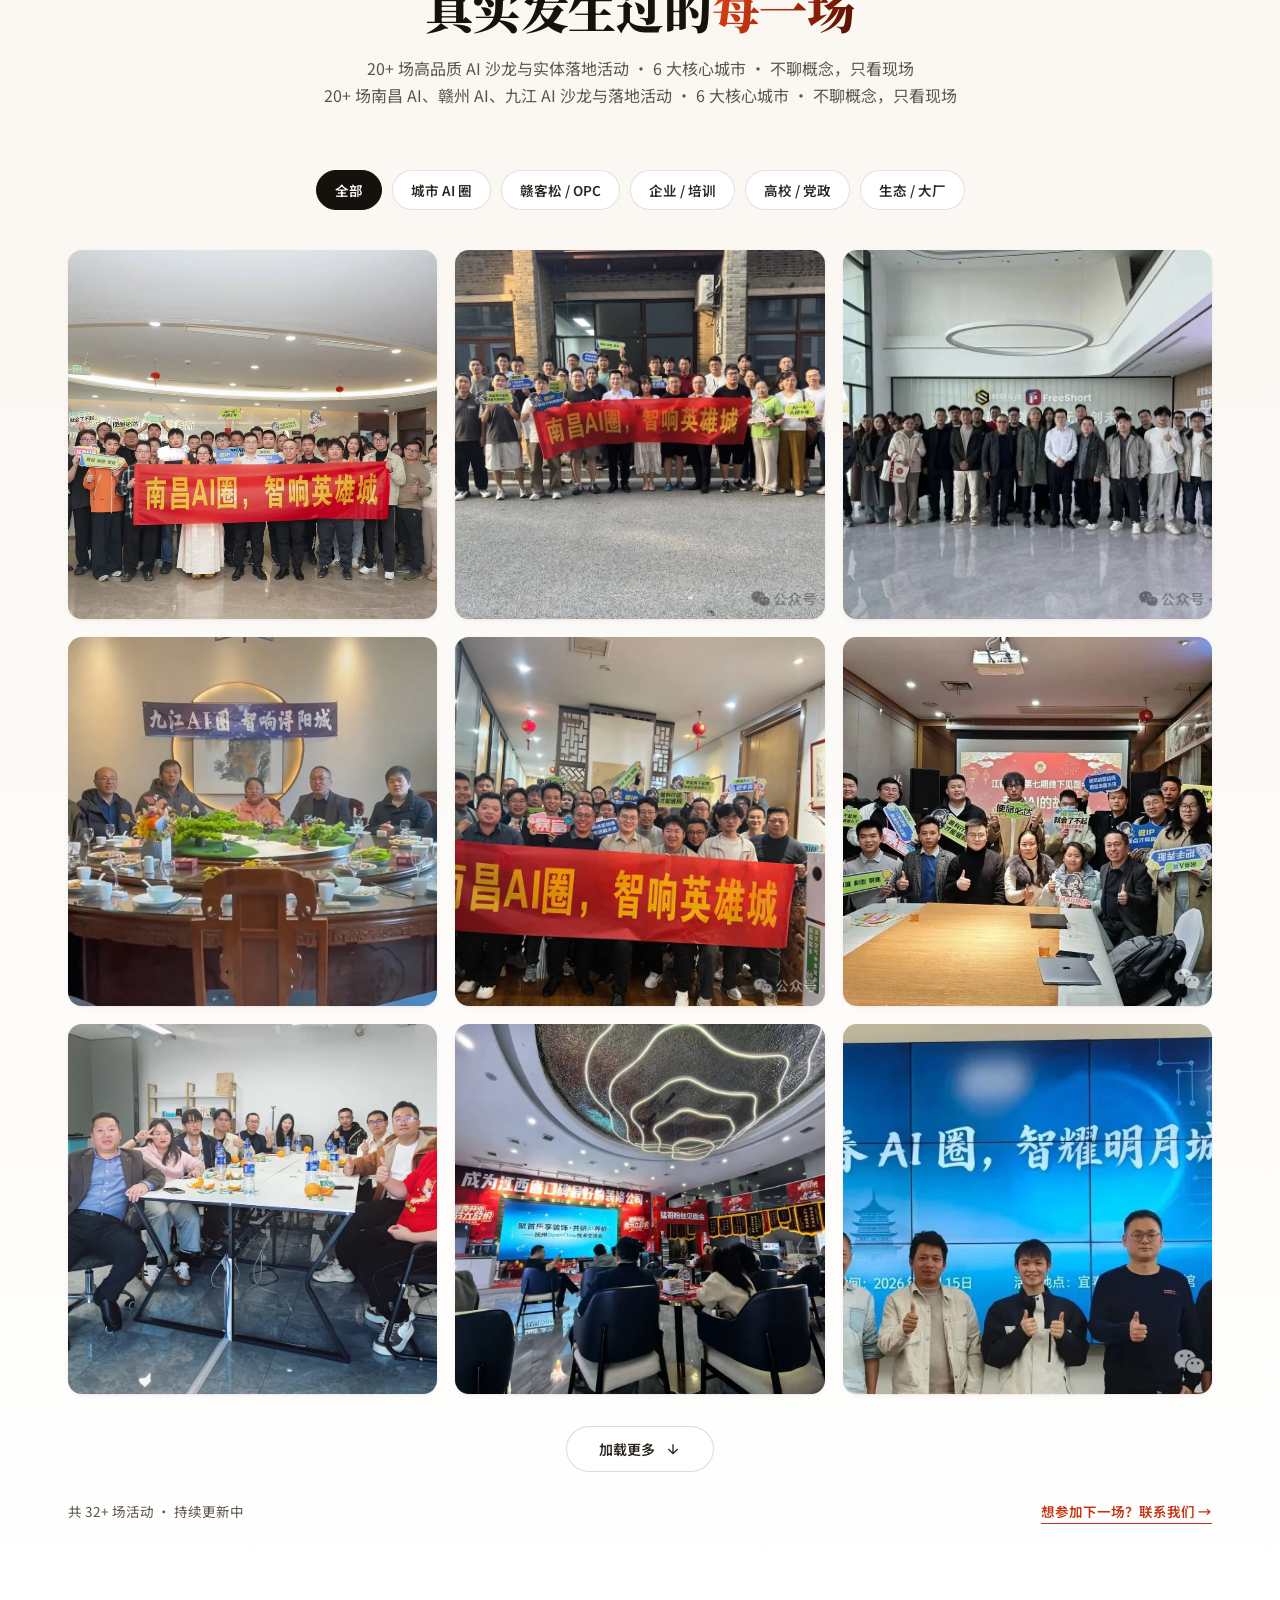
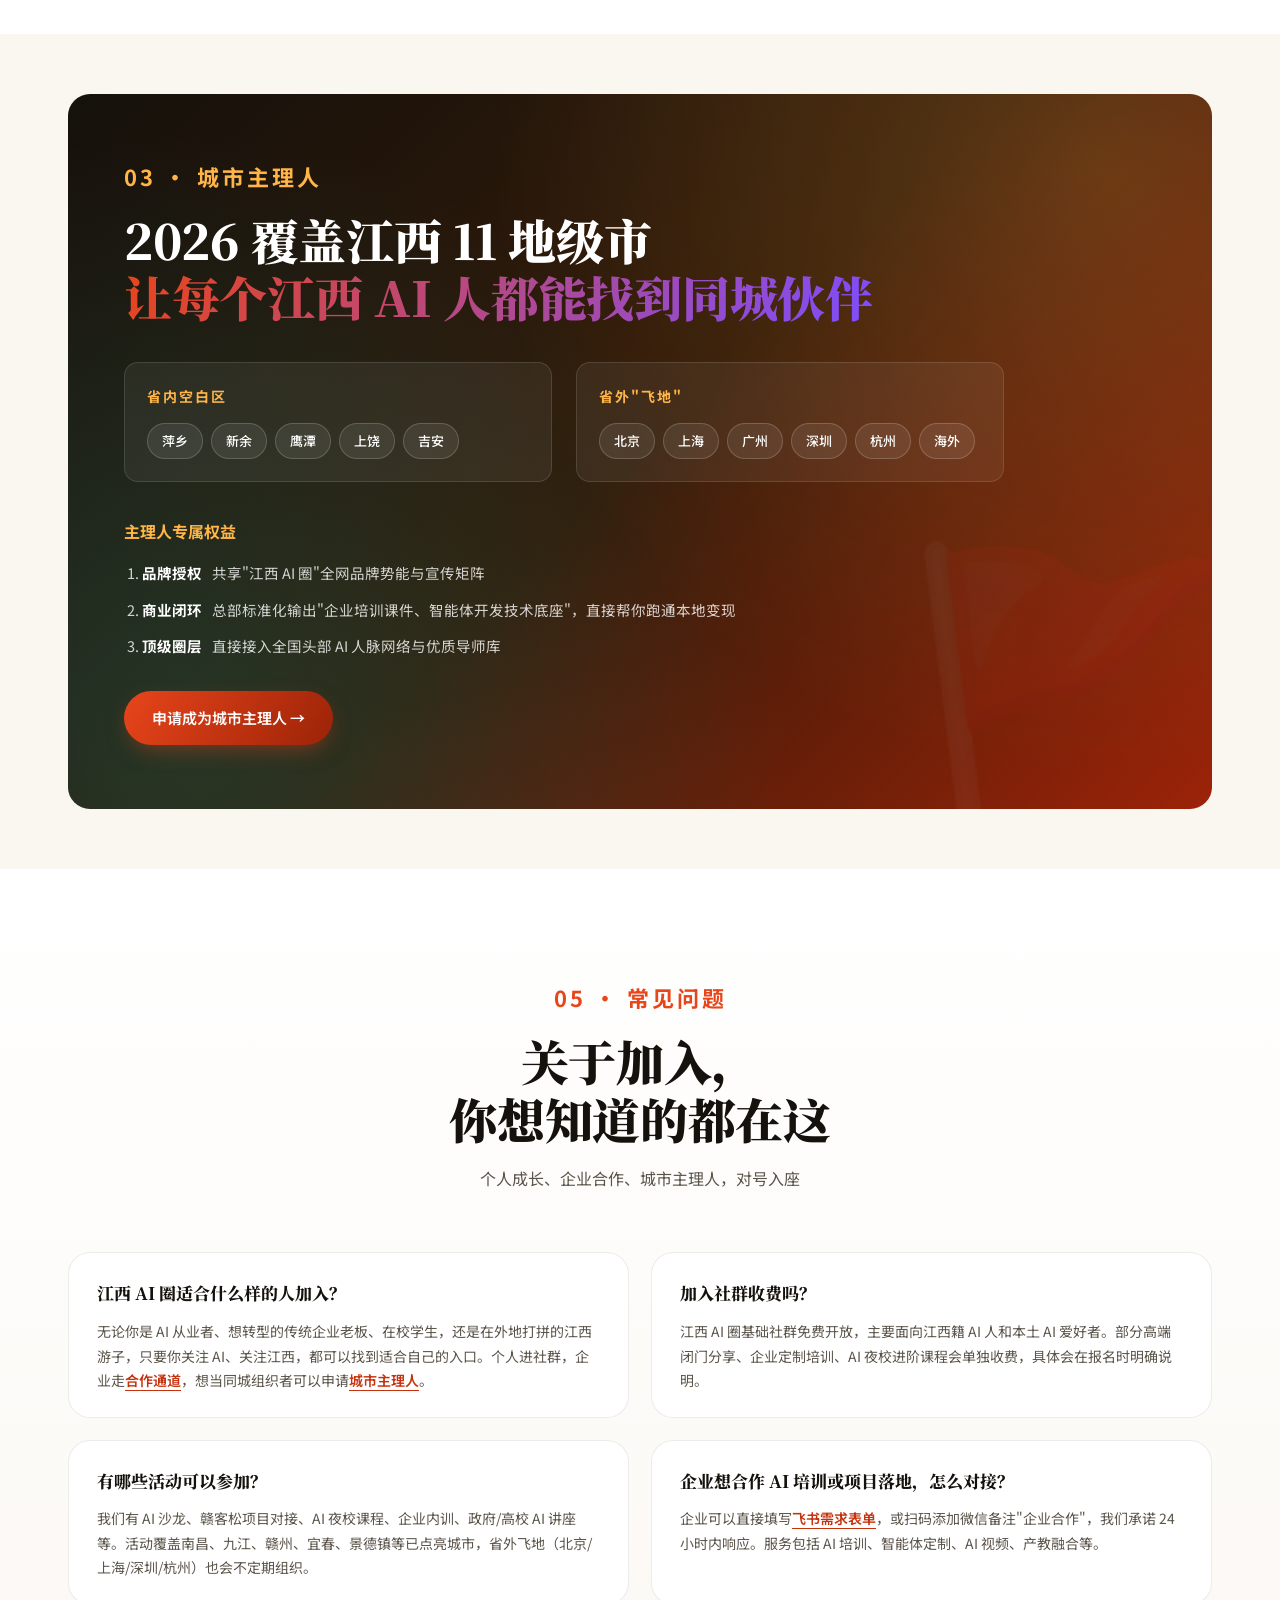
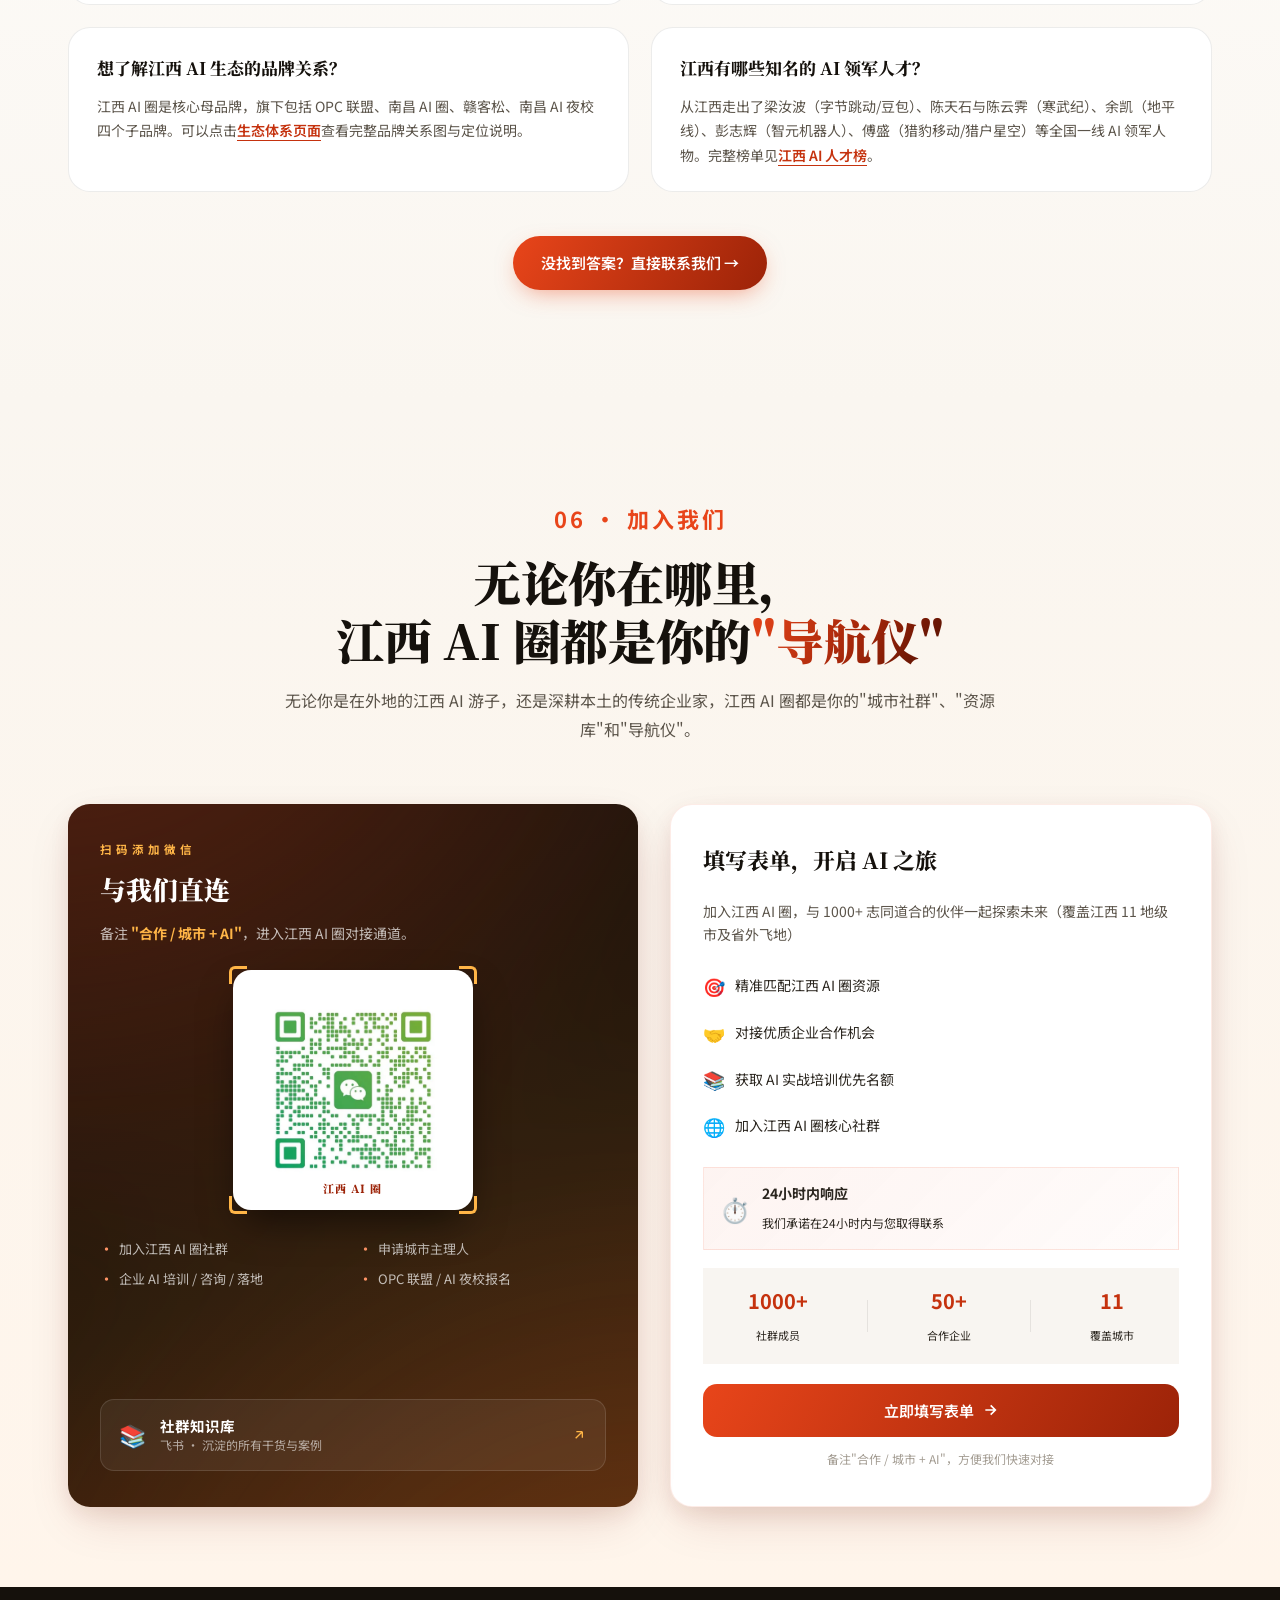
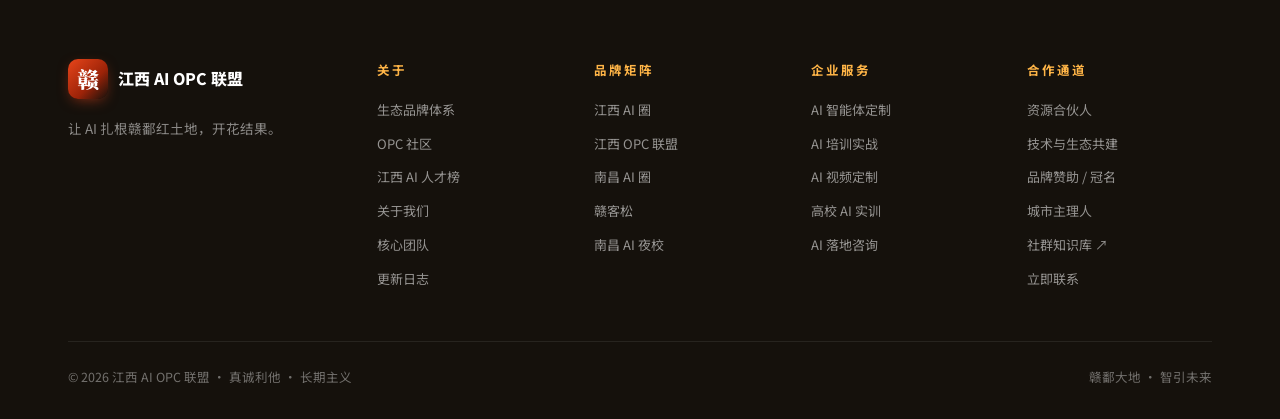
==== commit 40dd4482: "add changelog" ====
--- a/index.html
+++ b/index.html
@@ -871,6 +871,7 @@
             <li><a href="talents.html">江西 AI 人才榜</a></li>
             <li><a href="about.html">关于我们</a></li>
             <li><a href="about.html#team">核心团队</a></li>
+            <li><a href="changelog.html">更新日志</a></li>
           </ul>
         </div>
         <div class="footer-col">
--- a/styles.css
+++ b/styles.css
@@ -1540,6 +1540,199 @@
   color: var(--ink-300);
   margin: 12px 0 0;
   text-align: center;
+}
+
+/* ============ CHANGELOG ============ */
+.changelog-hero {
+  padding: calc(var(--nav-h) + 70px) 0 50px;
+  background: linear-gradient(180deg, var(--soil-50) 0%, var(--bg) 100%);
+  text-align: center;
+  position: relative;
+  overflow: hidden;
+}
+.changelog-hero .eyebrow {
+  color: var(--soil-500);
+}
+.changelog-stats {
+  display: flex;
+  gap: 0;
+  max-width: 600px;
+  margin: 36px auto 0;
+  background: #fff;
+  border-radius: var(--radius);
+  box-shadow: var(--shadow-sm);
+  overflow: hidden;
+}
+.changelog-stat {
+  flex: 1;
+  padding: 20px 12px;
+  text-align: center;
+  border-right: 1px solid rgba(21,17,12,0.06);
+}
+.changelog-stat:last-child { border-right: 0; }
+.changelog-stat strong {
+  display: block;
+  font-family: var(--font-serif);
+  font-size: 28px;
+  font-weight: 900;
+  color: var(--soil-600);
+  line-height: 1;
+}
+.changelog-stat span {
+  display: block;
+  font-size: 12px;
+  color: var(--ink-500);
+  margin-top: 6px;
+}
+
+/* Timeline */
+.changelog-timeline {
+  max-width: 820px;
+  margin: 0 auto;
+  position: relative;
+  padding-left: 0;
+}
+.changelog-timeline::before {
+  content: '';
+  position: absolute;
+  left: 27px;
+  top: 12px;
+  bottom: 12px;
+  width: 2px;
+  background: linear-gradient(180deg, var(--soil-300), var(--soil-100), transparent);
+}
+.cl-item {
+  position: relative;
+  padding-left: 72px;
+  margin-bottom: 0;
+}
+.cl-item:last-child { margin-bottom: 0; }
+.cl-dot {
+  position: absolute;
+  left: 19px;
+  top: 28px;
+  width: 18px;
+  height: 18px;
+  border-radius: 50%;
+  background: #fff;
+  border: 3px solid var(--soil-500);
+  z-index: 1;
+  transition: transform .3s, box-shadow .3s;
+}
+.cl-item:hover .cl-dot {
+  transform: scale(1.2);
+  box-shadow: 0 0 0 6px rgba(232,69,26,0.1);
+}
+.cl-item:first-child .cl-dot {
+  background: var(--soil-500);
+  border-color: var(--soil-600);
+  box-shadow: 0 0 0 4px rgba(232,69,26,0.12);
+}
+
+.cl-card {
+  background: #fff;
+  border: 1px solid rgba(21,17,12,0.06);
+  border-radius: var(--radius);
+  padding: 24px 28px 20px;
+  margin-bottom: 20px;
+  transition: box-shadow .3s, border-color .3s, transform .3s;
+}
+.cl-card:hover {
+  box-shadow: var(--shadow);
+  border-color: rgba(232,69,26,0.15);
+  transform: translateX(4px);
+}
+.cl-card-head {
+  display: flex;
+  align-items: center;
+  gap: 12px;
+  flex-wrap: wrap;
+  margin-bottom: 14px;
+}
+.cl-version {
+  font-family: var(--font-serif);
+  font-size: 13px;
+  font-weight: 800;
+  color: #fff;
+  background: linear-gradient(120deg, var(--soil-500), var(--soil-700));
+  padding: 3px 12px;
+  border-radius: 999px;
+  letter-spacing: 1px;
+}
+.cl-date {
+  font-size: 13px;
+  color: var(--ink-300);
+  font-weight: 500;
+}
+.cl-title {
+  font-family: var(--font-serif);
+  font-size: 19px;
+  font-weight: 800;
+  color: var(--ink-900);
+  margin: 0 0 12px;
+  line-height: 1.4;
+}
+.cl-list {
+  list-style: none;
+  padding: 0;
+  margin: 0;
+  display: flex;
+  flex-direction: column;
+  gap: 8px;
+}
+.cl-list li {
+  font-size: 14px;
+  color: var(--ink-500);
+  line-height: 1.65;
+  padding-left: 20px;
+  position: relative;
+}
+.cl-list li::before {
+  content: '';
+  position: absolute;
+  left: 4px;
+  top: 9px;
+  width: 6px;
+  height: 6px;
+  border-radius: 50%;
+  background: var(--soil-300);
+}
+.cl-tag {
+  display: inline-block;
+  font-size: 11px;
+  font-weight: 700;
+  padding: 2px 8px;
+  border-radius: 4px;
+  margin-right: 4px;
+  vertical-align: 1px;
+}
+.cl-tag-new {
+  background: rgba(34,197,94,0.1);
+  color: #15803d;
+}
+.cl-tag-update {
+  background: rgba(43,109,247,0.1);
+  color: #1d4ed8;
+}
+.cl-tag-fix {
+  background: rgba(245,158,11,0.1);
+  color: #b45309;
+}
+.cl-tag-style {
+  background: rgba(125,77,255,0.1);
+  color: #6d28d9;
+}
+
+/* Responsive */
+@media (max-width: 768px) {
+  .changelog-stats { flex-direction: column; }
+  .changelog-stat { border-right: 0; border-bottom: 1px solid rgba(21,17,12,0.06); }
+  .changelog-stat:last-child { border-bottom: 0; }
+  .changelog-timeline::before { left: 19px; }
+  .cl-item { padding-left: 56px; }
+  .cl-dot { left: 11px; }
+  .cl-card { padding: 20px 18px 16px; }
+  .cl-card:hover { transform: none; }
 }
 
 /* ============ FOOTER ============ */
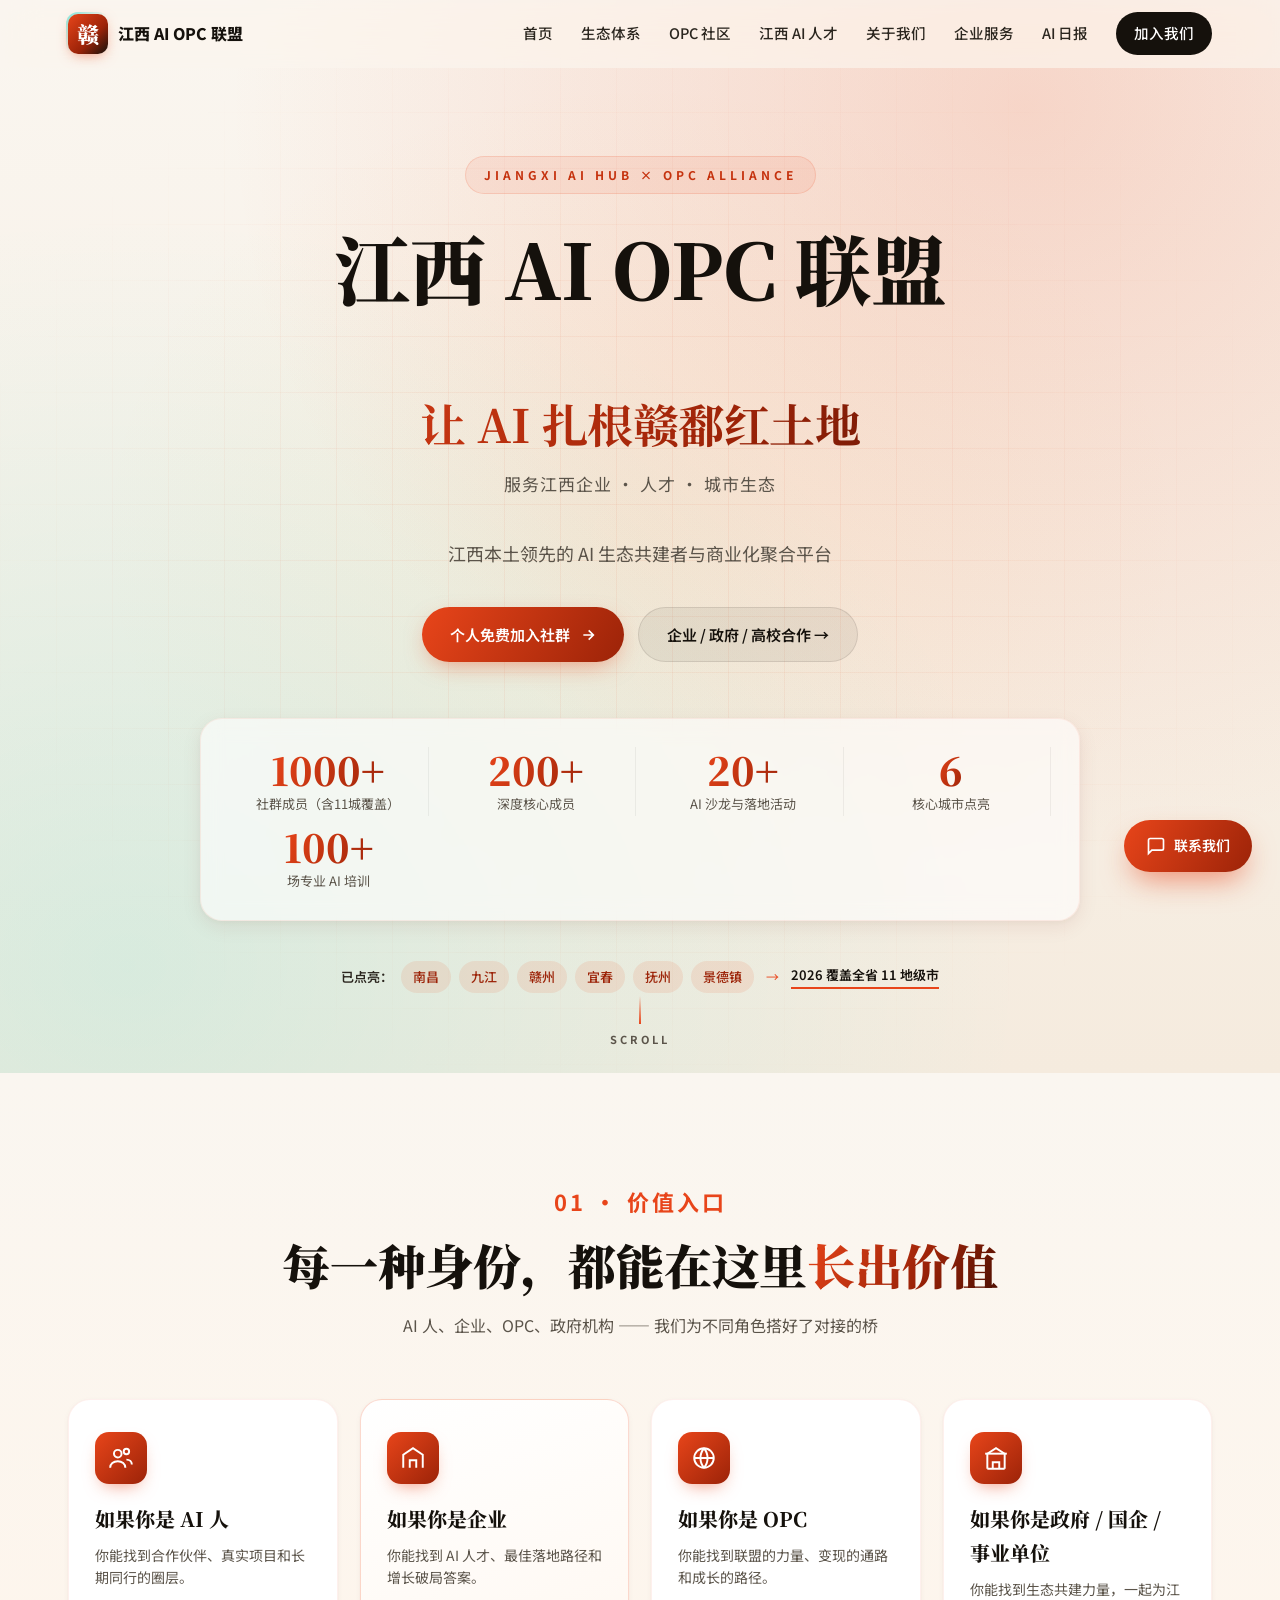
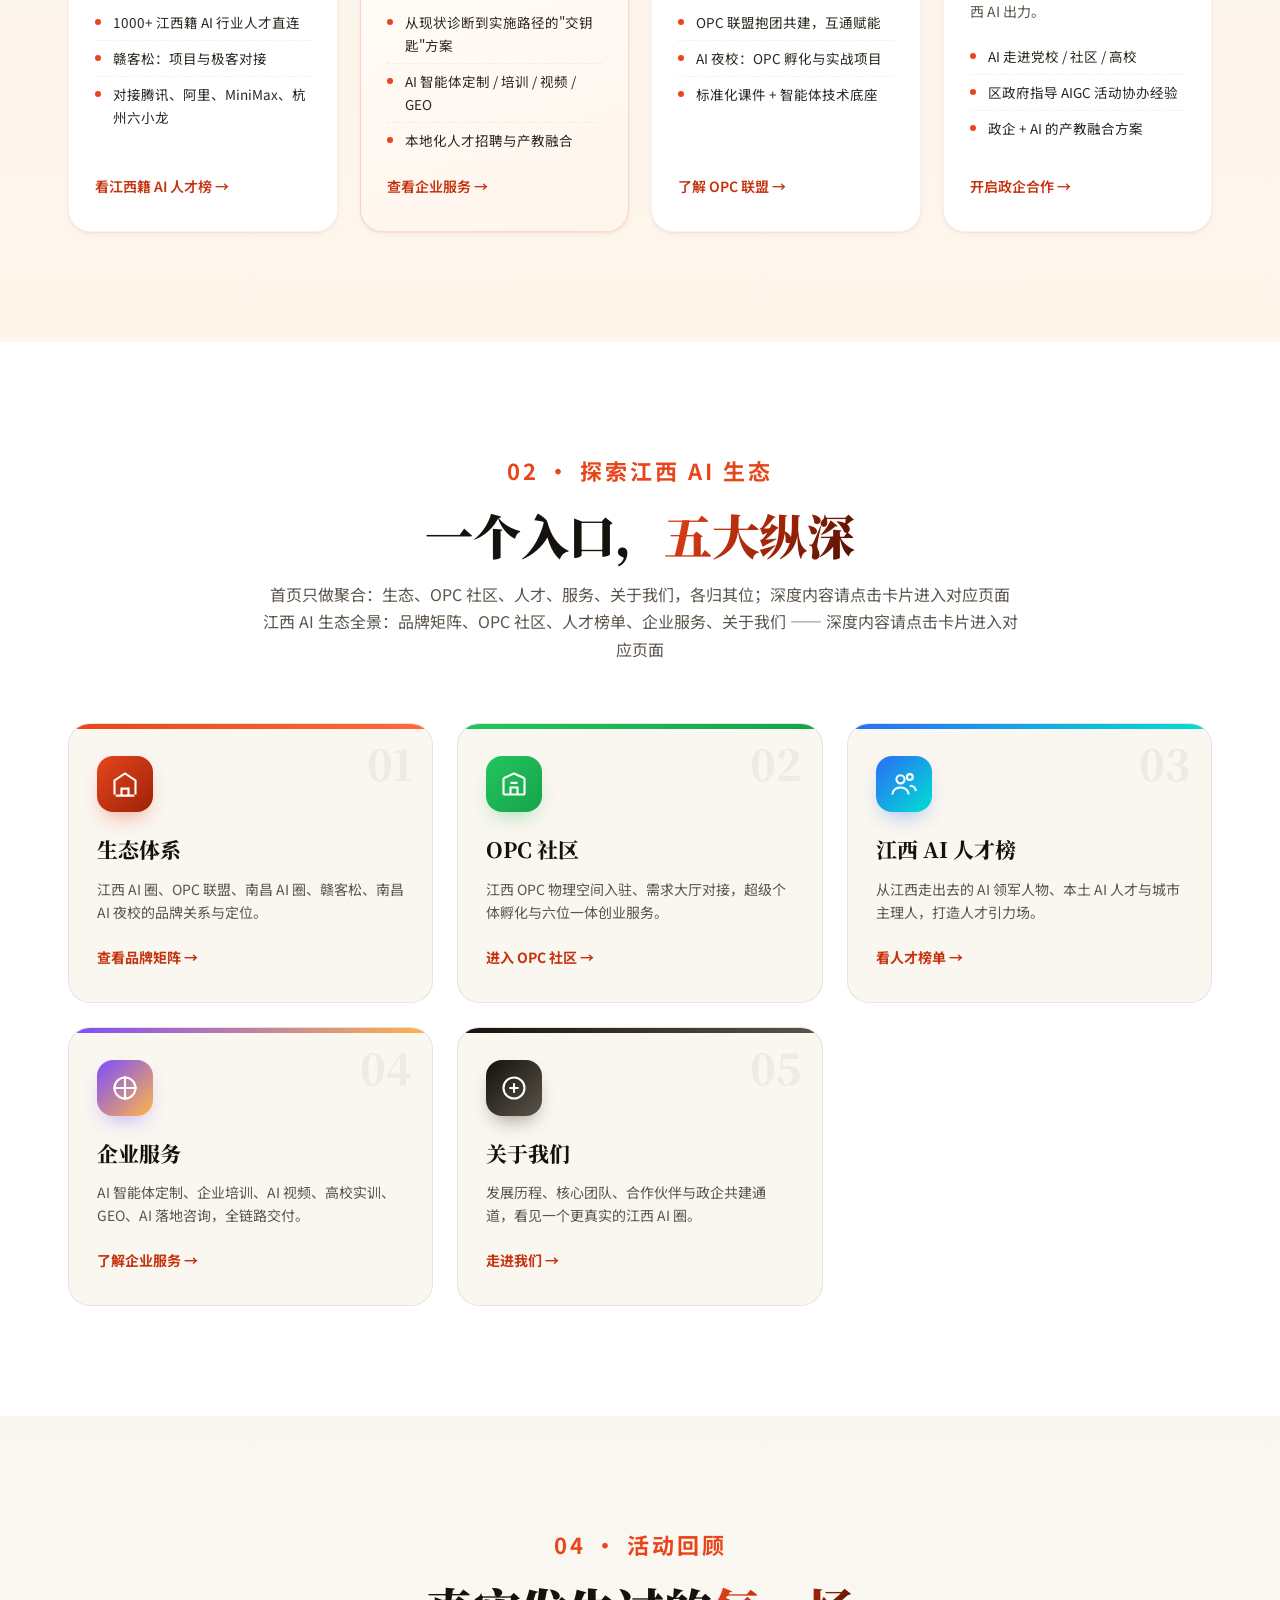
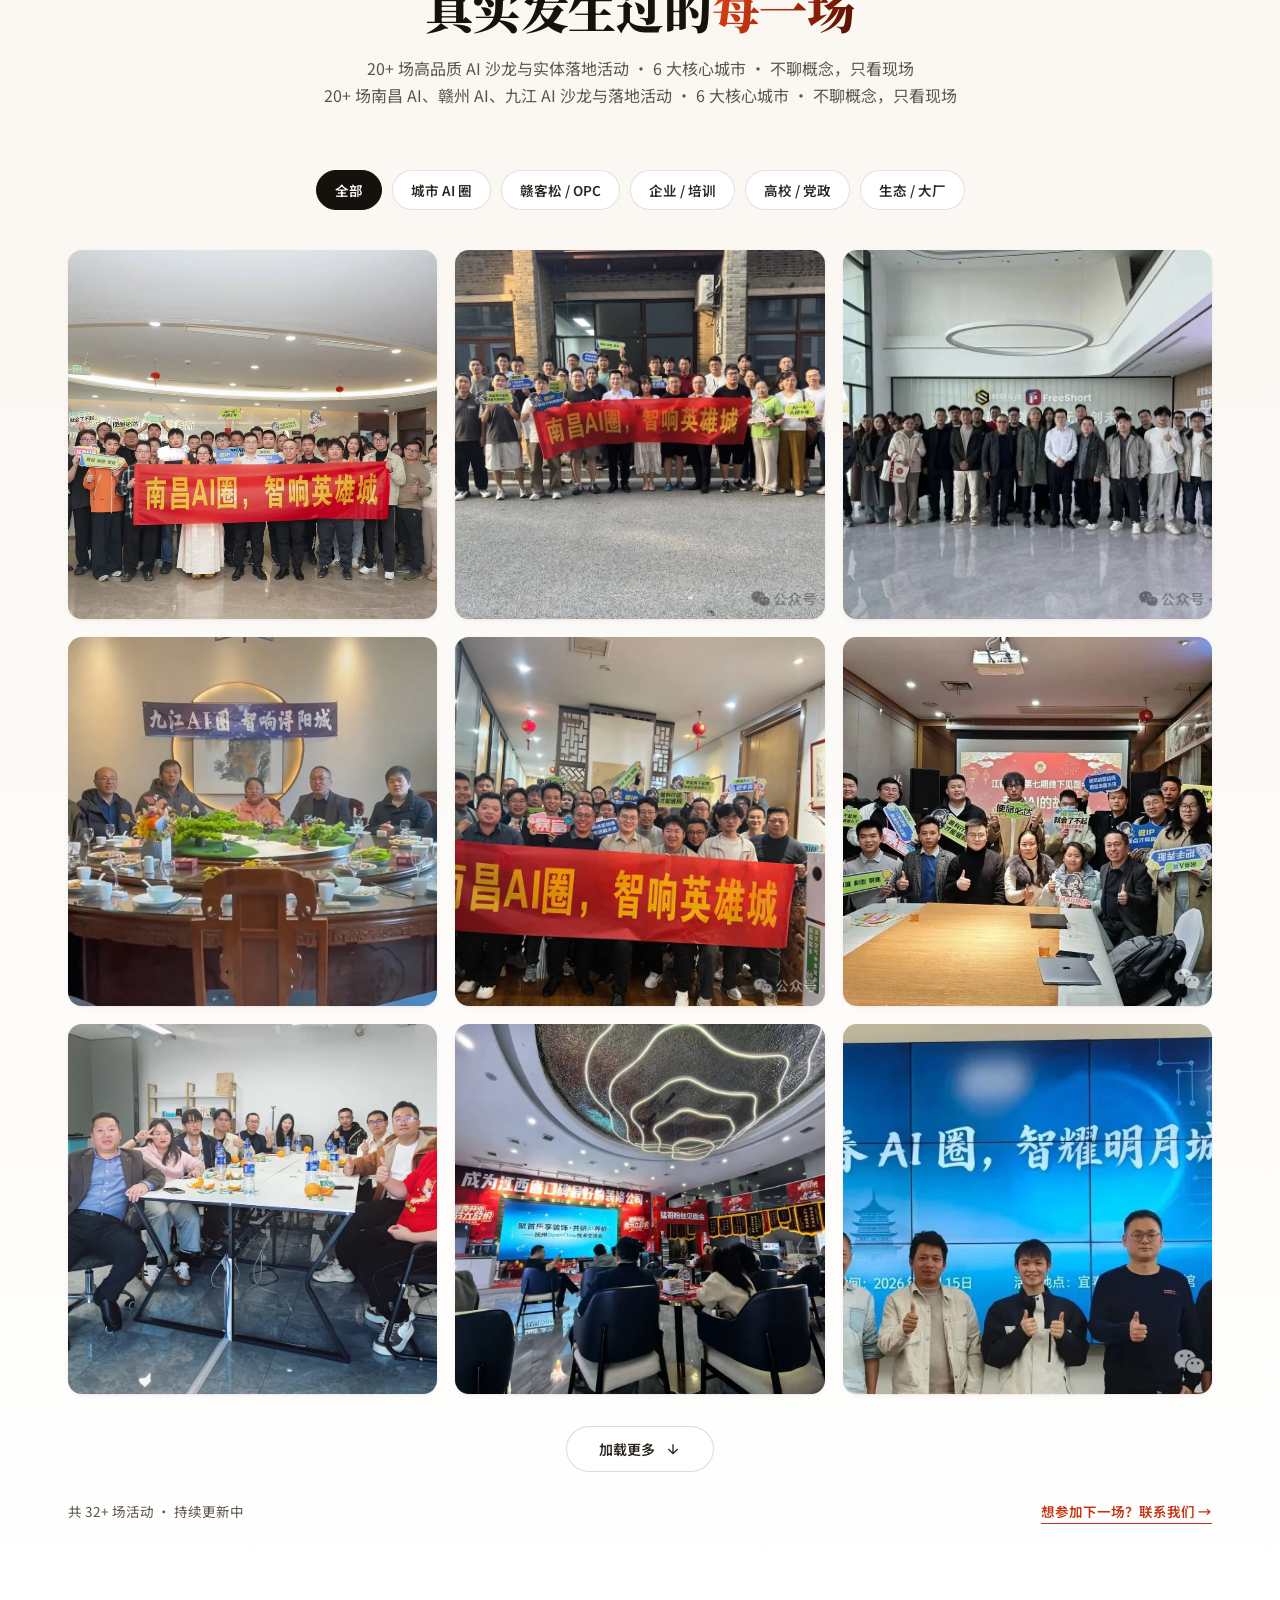
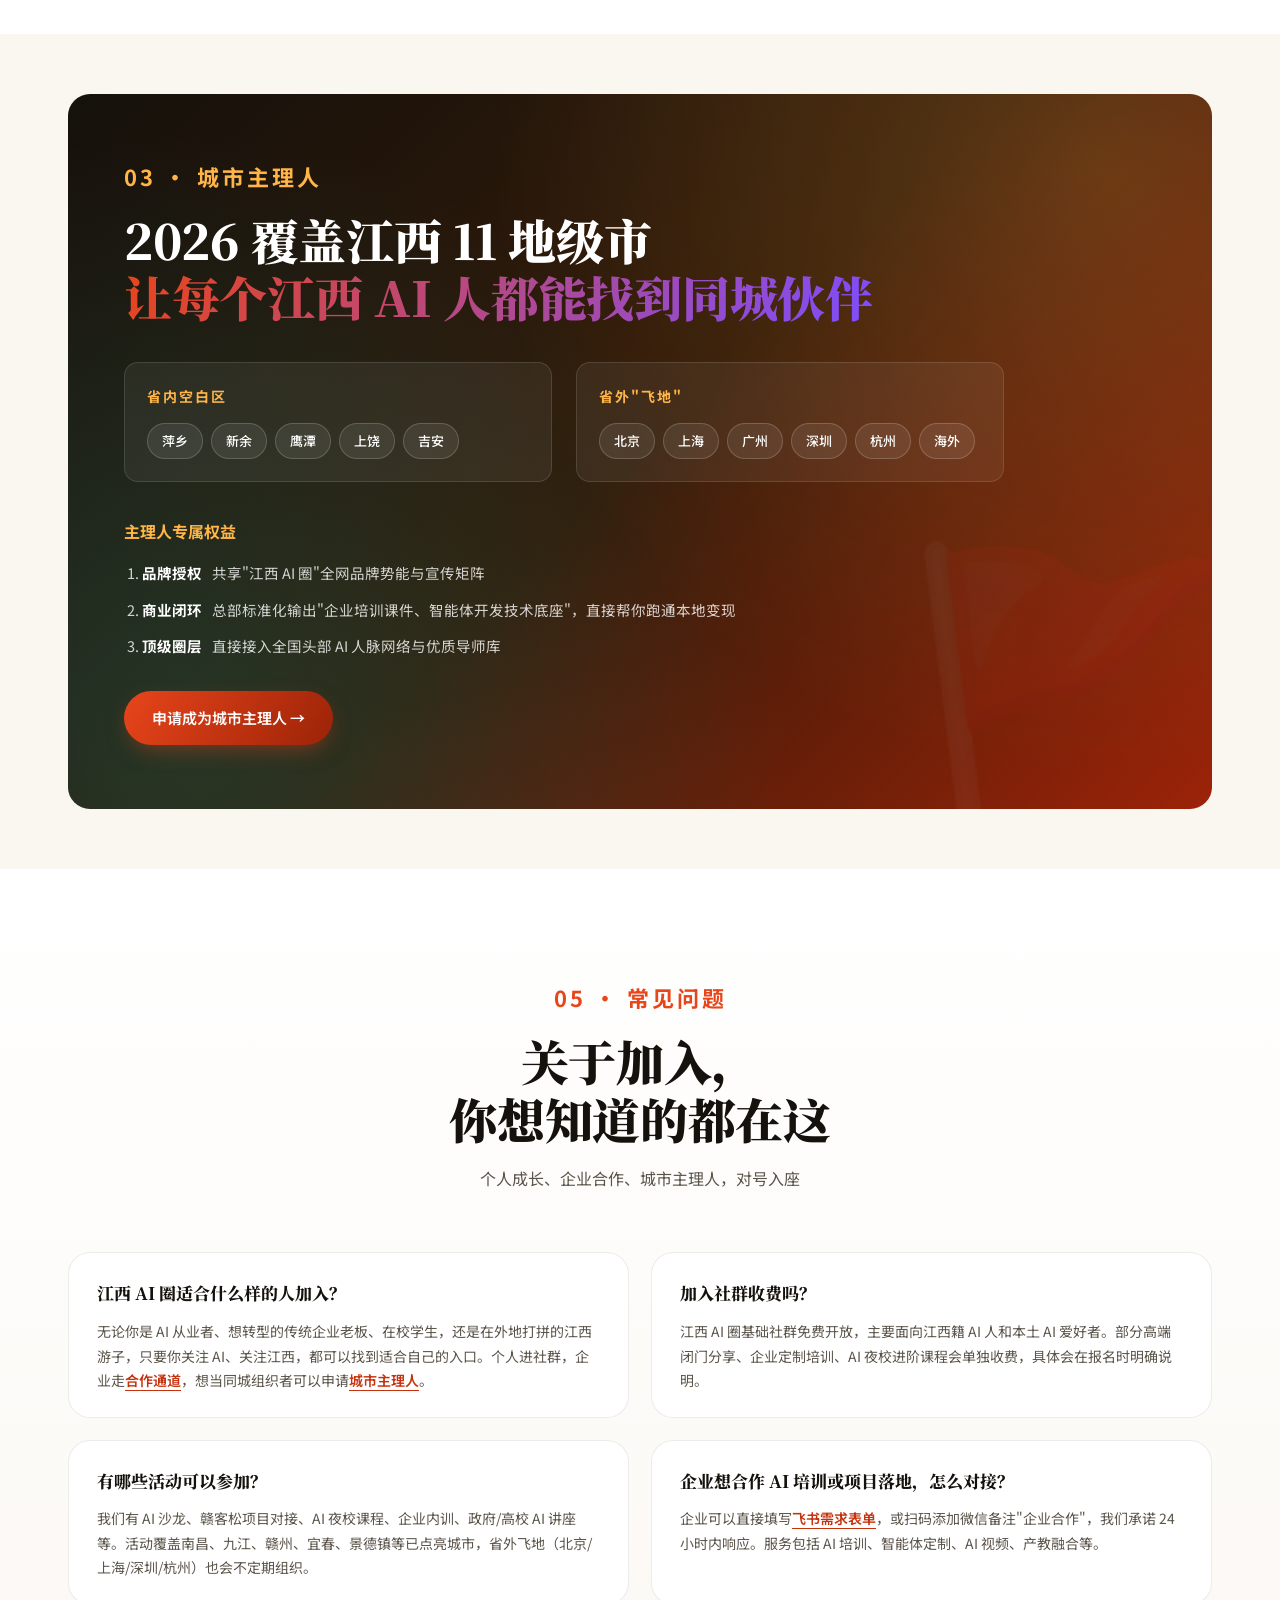
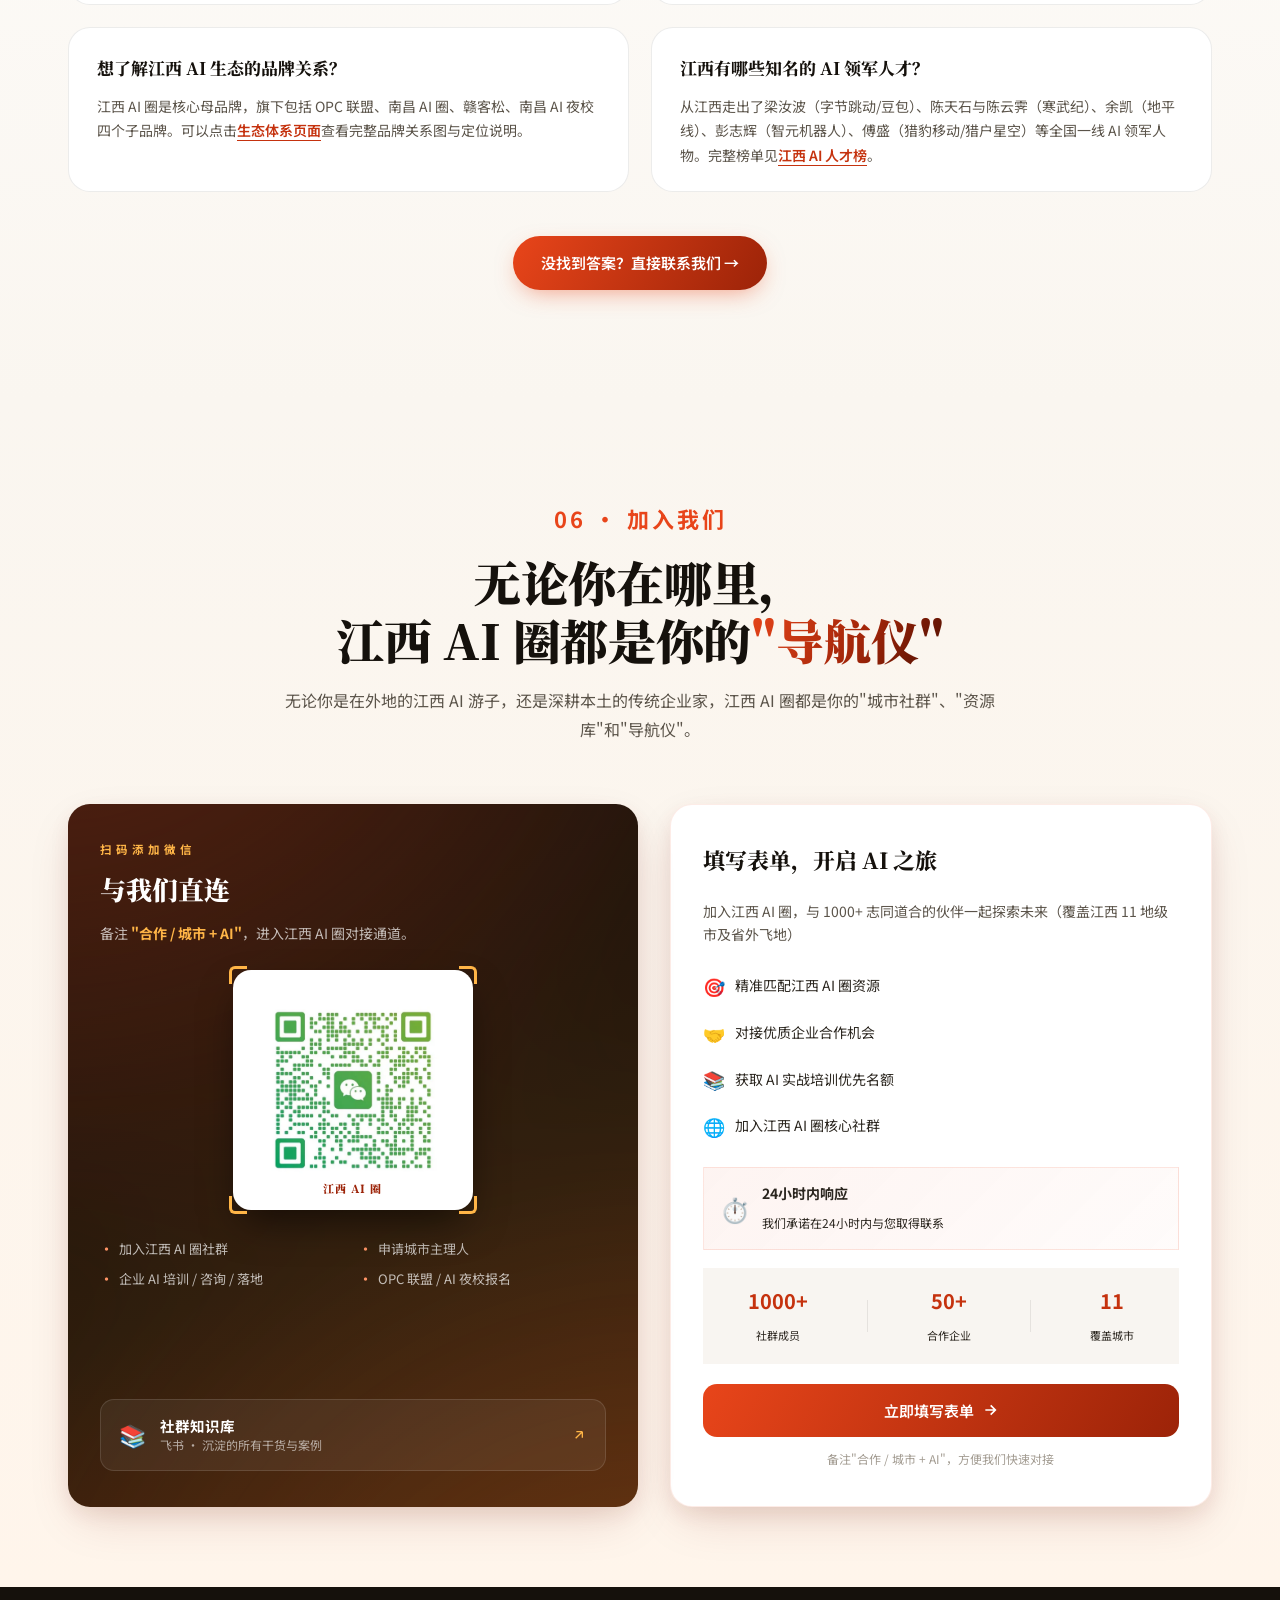
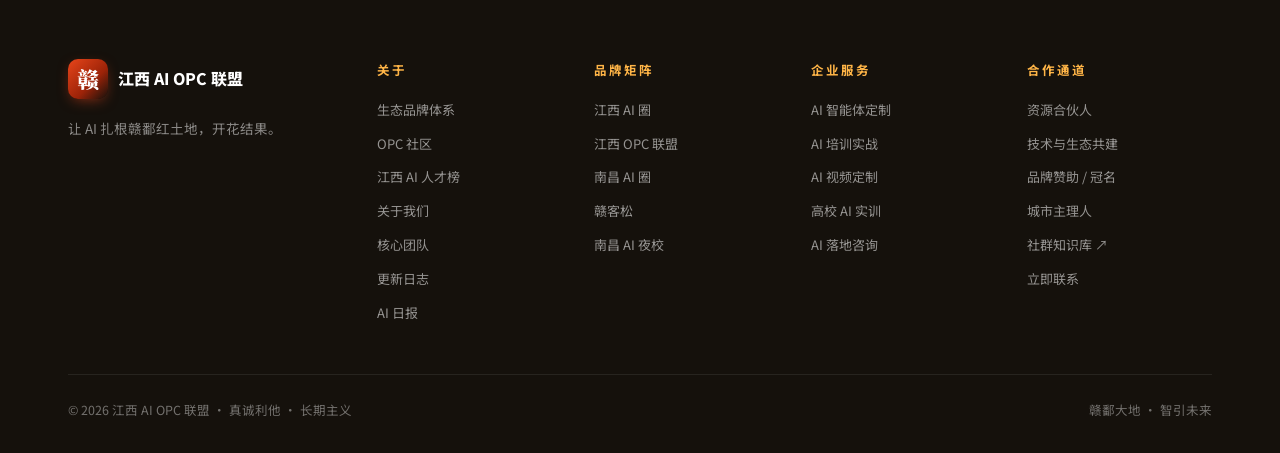
==== commit 4aaa6aa7: "add daily ai" ====
--- a/index.html
+++ b/index.html
@@ -189,6 +189,7 @@
         <a href="talents.html">江西 AI 人才</a>
         <a href="about.html">关于我们</a>
         <a href="services.html">企业服务</a>
+        <a href="aidaily.html">AI 日报</a>
         <a href="#join" class="nav-cta">加入我们</a>
       </div>
       <button class="nav-toggle" aria-label="菜单" id="navToggle">
@@ -872,6 +873,7 @@
             <li><a href="about.html">关于我们</a></li>
             <li><a href="about.html#team">核心团队</a></li>
             <li><a href="changelog.html">更新日志</a></li>
+            <li><a href="aidaily.html">AI 日报</a></li>
           </ul>
         </div>
         <div class="footer-col">
--- a/styles.css
+++ b/styles.css
@@ -2943,3 +2943,141 @@
   .opc-space-spec { padding: 9px 12px; gap: 4px; }
   .opc-space-highlight { font-size: 11px; padding: 4px 9px; }
 }
+
+/* ====================================================
+   AI 日报 · section-aidaily
+   ==================================================== */
+.section-aidaily {
+  padding: 80px 0;
+  background: var(--bg, #f8f5f1);
+}
+.aidaily-banner {
+  position: relative;
+  display: grid;
+  grid-template-columns: 1fr 360px;
+  gap: 48px;
+  align-items: center;
+  border-radius: 28px;
+  padding: 56px 48px;
+  overflow: hidden;
+  background: linear-gradient(135deg, #1a1a2e 0%, #16213e 50%, #0f3460 100%);
+  color: #fff;
+}
+.aidaily-bg {
+  position: absolute;
+  inset: 0;
+  background: radial-gradient(ellipse at 25% 30%, rgba(74,125,247,0.18), transparent 55%),
+              radial-gradient(ellipse at 80% 75%, rgba(217,119,87,0.14), transparent 50%);
+  pointer-events: none;
+}
+.aidaily-content { position: relative; z-index: 1; }
+.aidaily-content .section-tag.light {
+  color: rgba(255,255,255,0.65);
+}
+.aidaily-content .section-title.light {
+  color: #fff;
+  font-size: clamp(26px, 4vw, 38px);
+  margin: 12px 0 16px;
+}
+.aidaily-desc {
+  font-size: 15px;
+  line-height: 1.8;
+  color: rgba(255,255,255,0.75);
+  max-width: 520px;
+  margin-bottom: 24px;
+}
+.aidaily-sources {
+  display: flex;
+  flex-wrap: wrap;
+  gap: 8px;
+  margin-bottom: 28px;
+}
+.aidaily-sources span {
+  font-size: 12px;
+  font-weight: 500;
+  padding: 5px 12px;
+  border-radius: 100px;
+  background: rgba(255,255,255,0.08);
+  border: 1px solid rgba(255,255,255,0.12);
+  color: rgba(255,255,255,0.8);
+}
+.aidaily-sources span.more {
+  background: rgba(74,125,247,0.15);
+  border-color: rgba(74,125,247,0.3);
+  color: #8ab4ff;
+}
+.aidaily-btn {
+  font-size: 15px;
+  padding: 13px 28px;
+  display: inline-flex;
+  align-items: center;
+  gap: 8px;
+}
+
+/* preview card */
+.aidaily-preview { position: relative; z-index: 1; }
+.adp-card {
+  background: rgba(255,255,255,0.06);
+  backdrop-filter: blur(20px);
+  -webkit-backdrop-filter: blur(20px);
+  border: 1px solid rgba(255,255,255,0.12);
+  border-radius: 18px;
+  padding: 24px;
+}
+.adp-head {
+  display: flex;
+  justify-content: space-between;
+  align-items: center;
+  margin-bottom: 18px;
+  padding-bottom: 14px;
+  border-bottom: 1px solid rgba(255,255,255,0.08);
+}
+.adp-date { display: flex; flex-direction: column; gap: 2px; }
+.adp-label { font-size: 11px; color: rgba(255,255,255,0.5); letter-spacing: 1px; }
+.adp-day { font-size: 18px; font-weight: 700; color: #fff; }
+.adp-badge {
+  font-size: 11px;
+  font-weight: 700;
+  padding: 4px 10px;
+  border-radius: 100px;
+  background: linear-gradient(135deg, #4a7df7, #2b6df7);
+  color: #fff;
+}
+.adp-list { list-style: none; margin: 0; padding: 0; }
+.adp-list li {
+  display: grid;
+  grid-template-columns: 36px 1fr auto;
+  gap: 10px;
+  align-items: center;
+  padding: 10px 0;
+  border-bottom: 1px solid rgba(255,255,255,0.05);
+}
+.adp-list li:last-child { border-bottom: 0; }
+.adp-score {
+  font-family: var(--serif);
+  font-size: 16px;
+  font-weight: 800;
+  color: #ffb547;
+  text-align: center;
+}
+.adp-cat { font-size: 13px; font-weight: 500; color: rgba(255,255,255,0.9); }
+.adp-src { font-size: 11px; color: rgba(255,255,255,0.4); }
+.adp-foot {
+  display: flex;
+  justify-content: space-between;
+  align-items: center;
+  margin-top: 14px;
+  padding-top: 14px;
+  border-top: 1px solid rgba(255,255,255,0.08);
+  font-size: 12px;
+  color: rgba(255,255,255,0.5);
+}
+
+@media (max-width: 900px) {
+  .aidaily-banner { grid-template-columns: 1fr; gap: 32px; padding: 40px 32px; }
+}
+@media (max-width: 540px) {
+  .aidaily-banner { padding: 32px 22px; border-radius: 20px; }
+  .aidaily-content .section-title.light { font-size: 24px; }
+  .adp-card { padding: 18px; }
+}
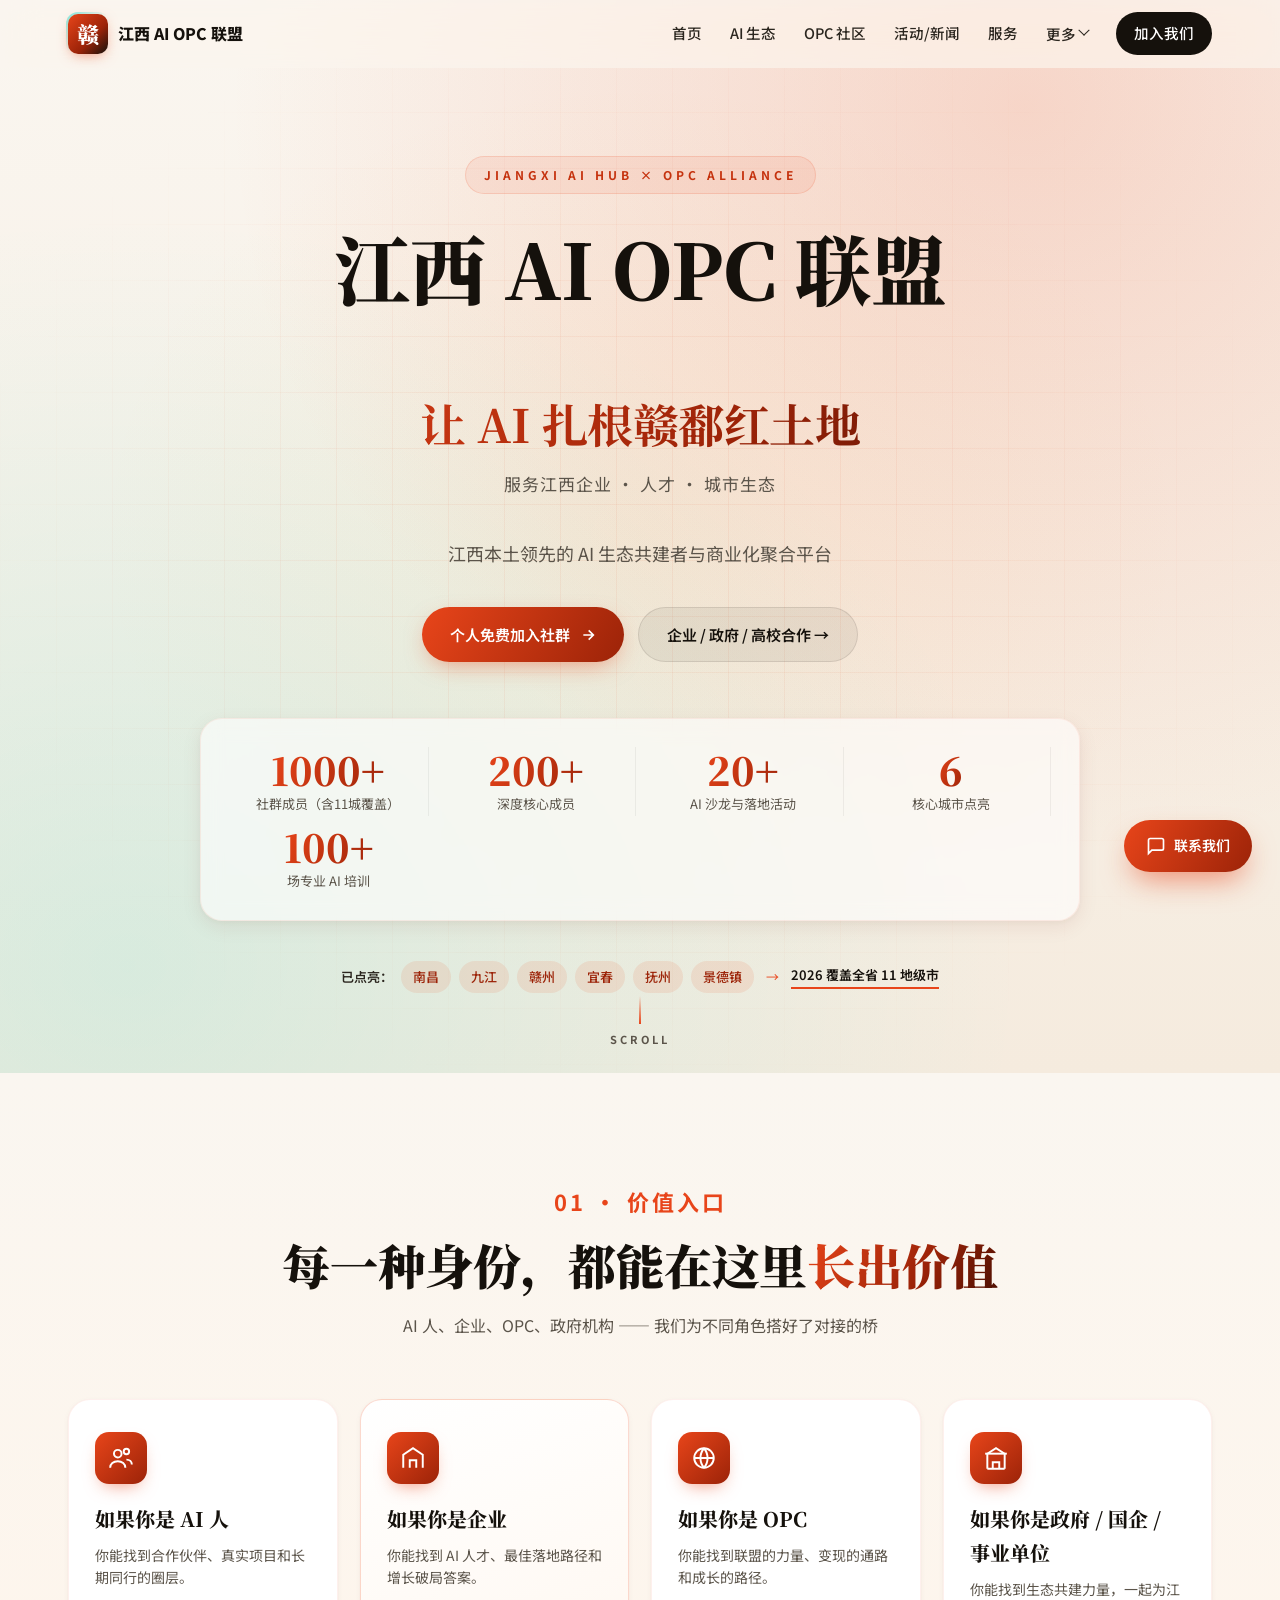
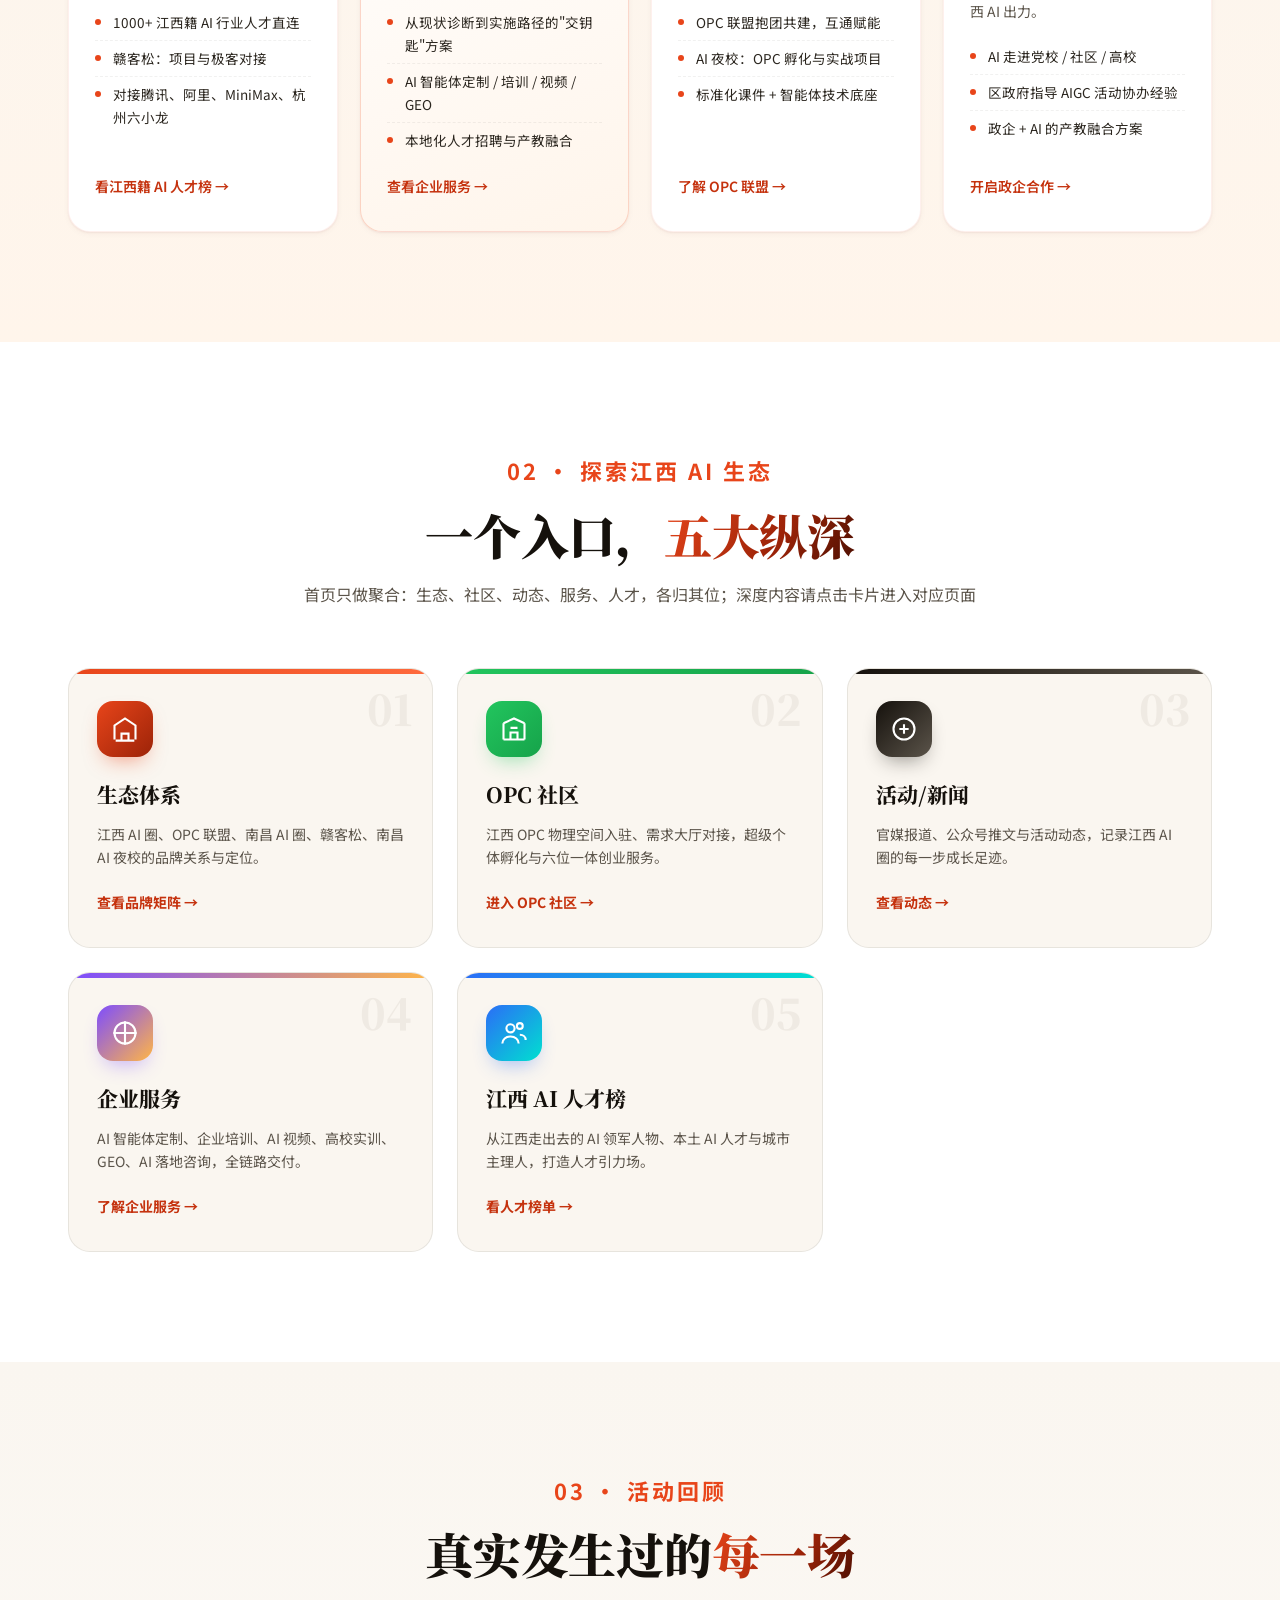
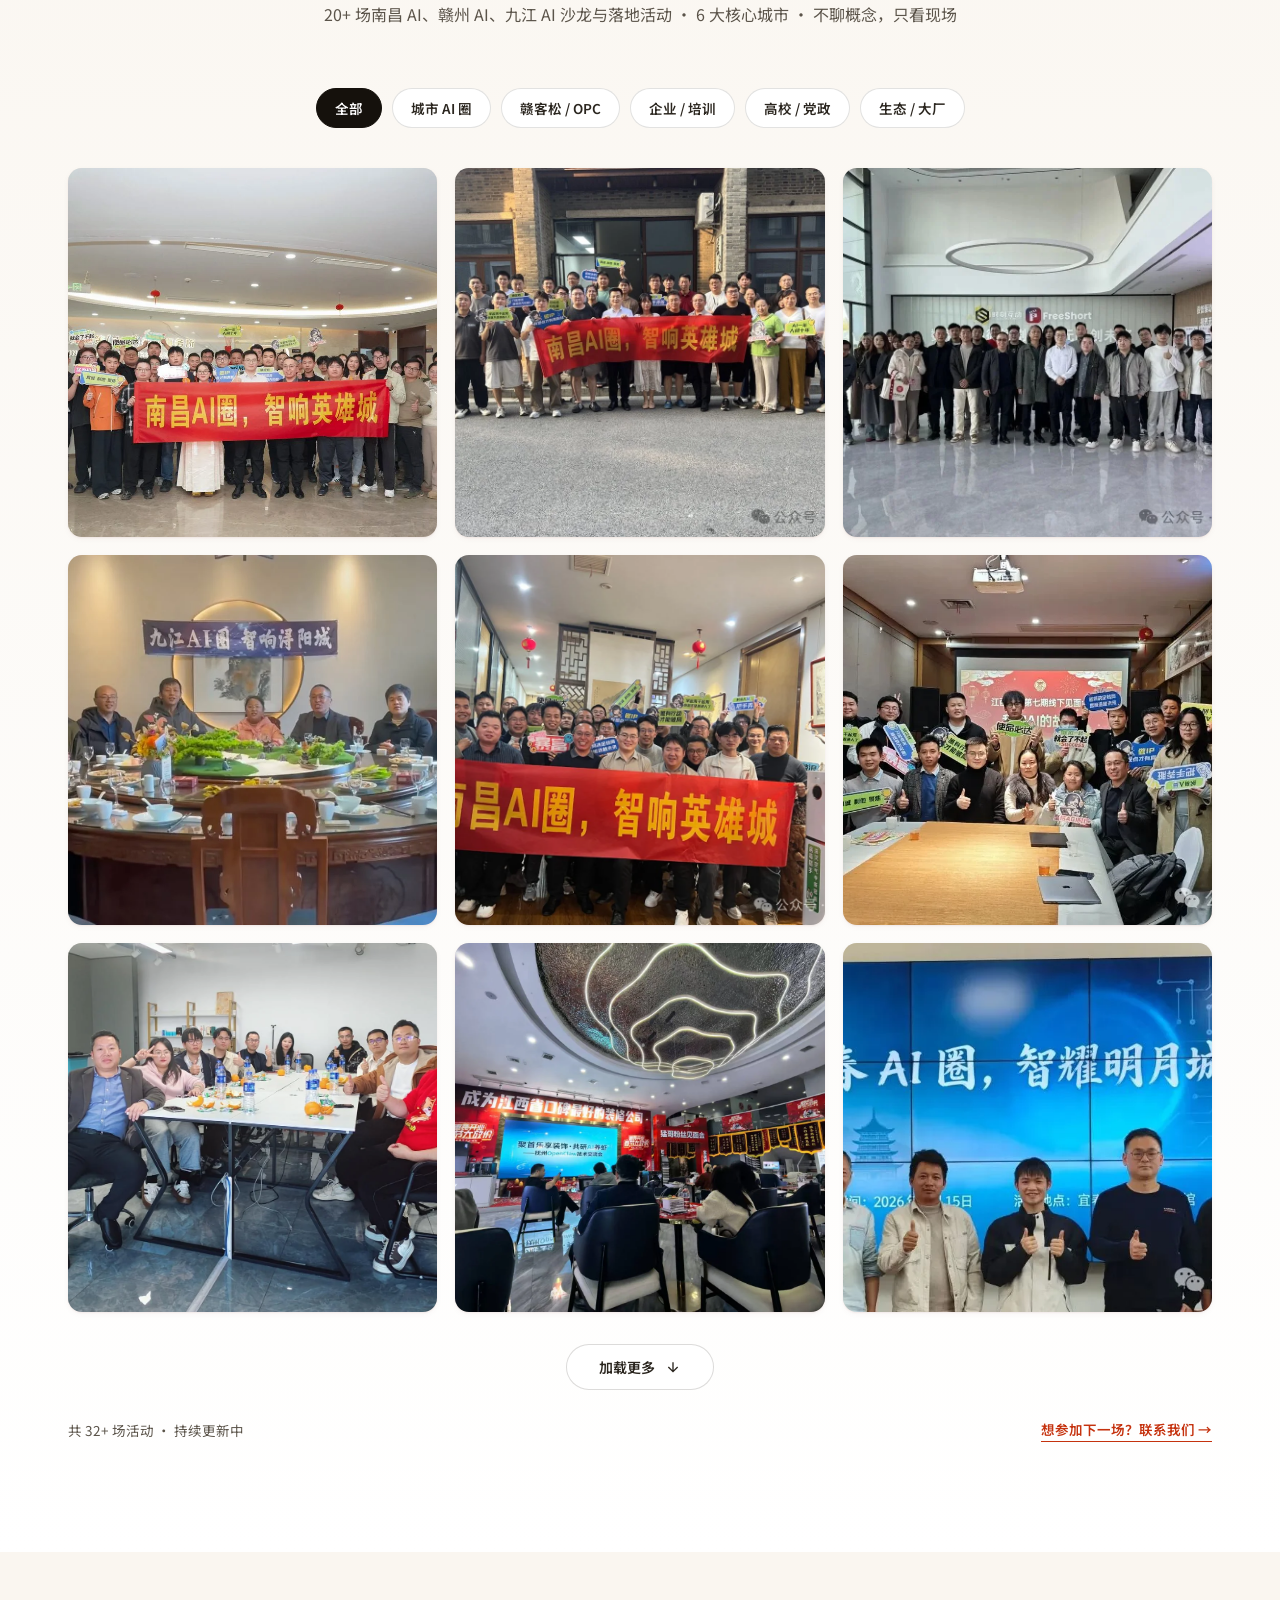
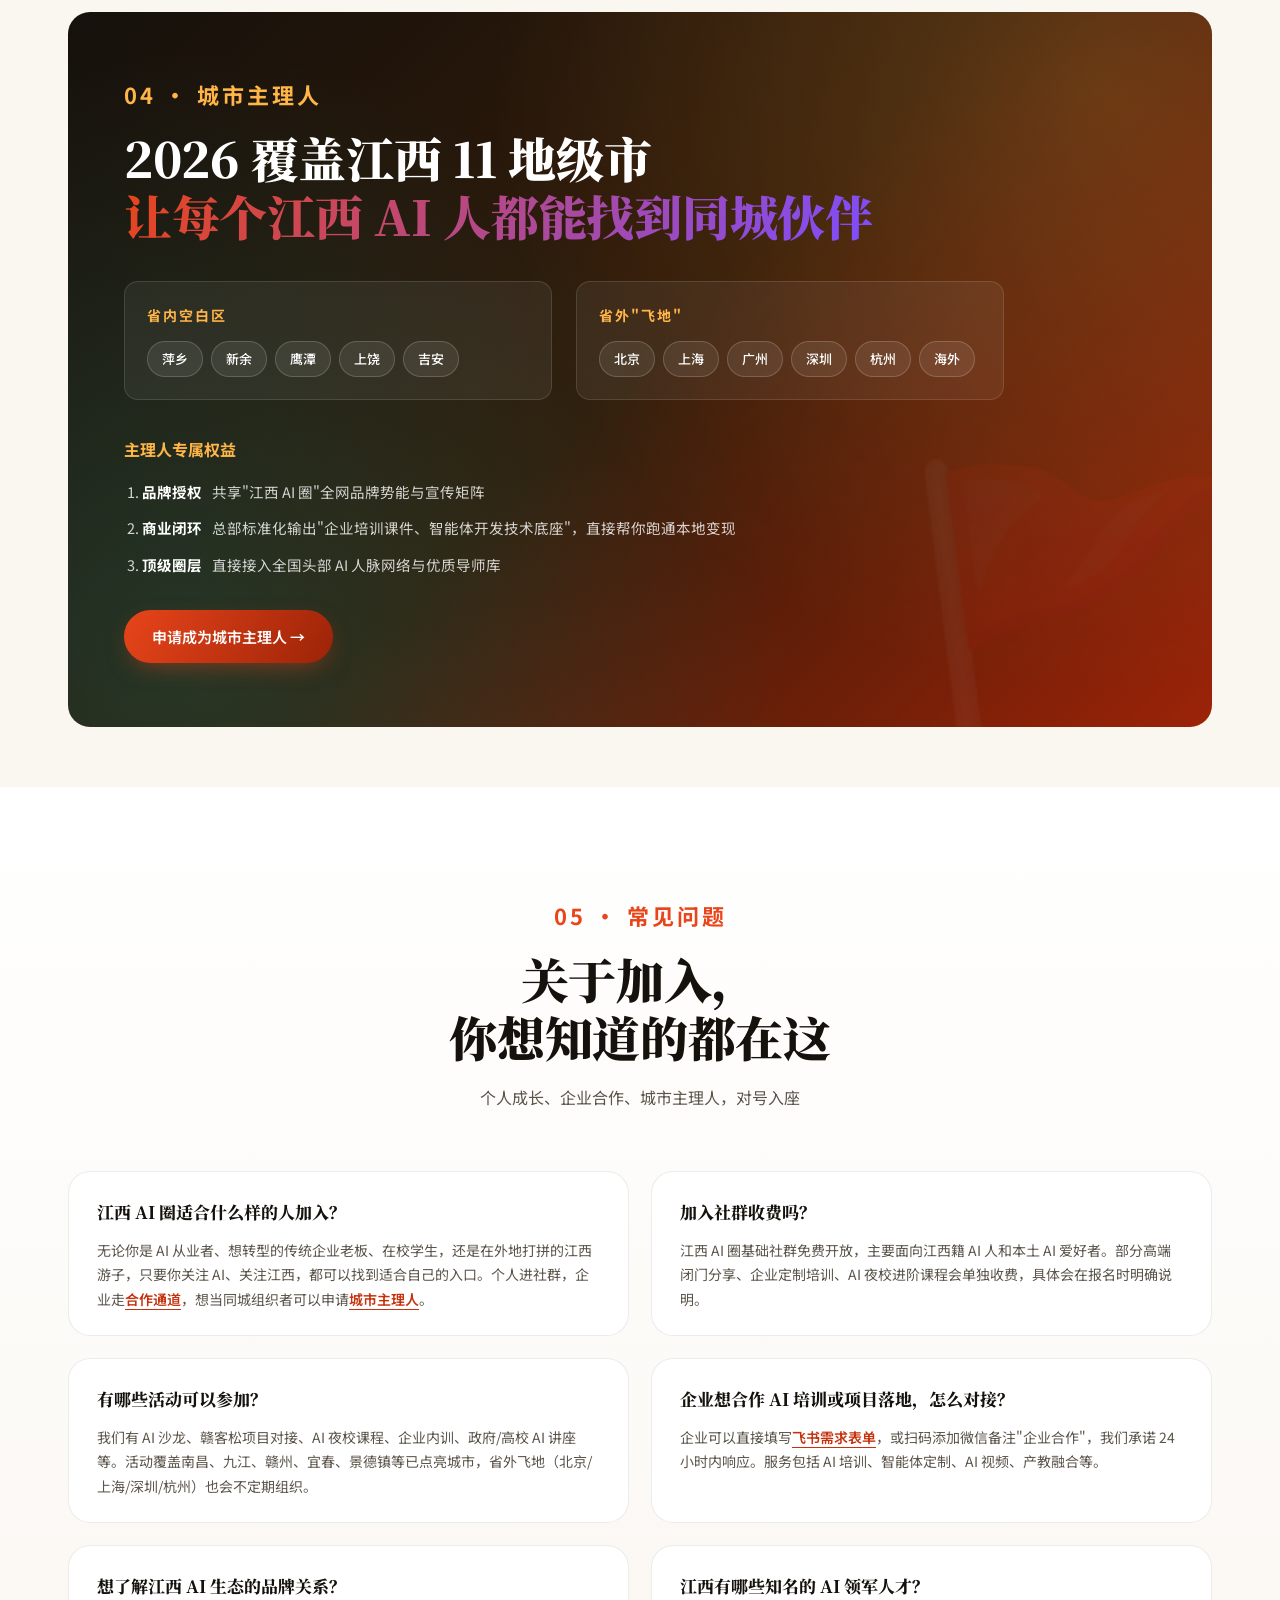
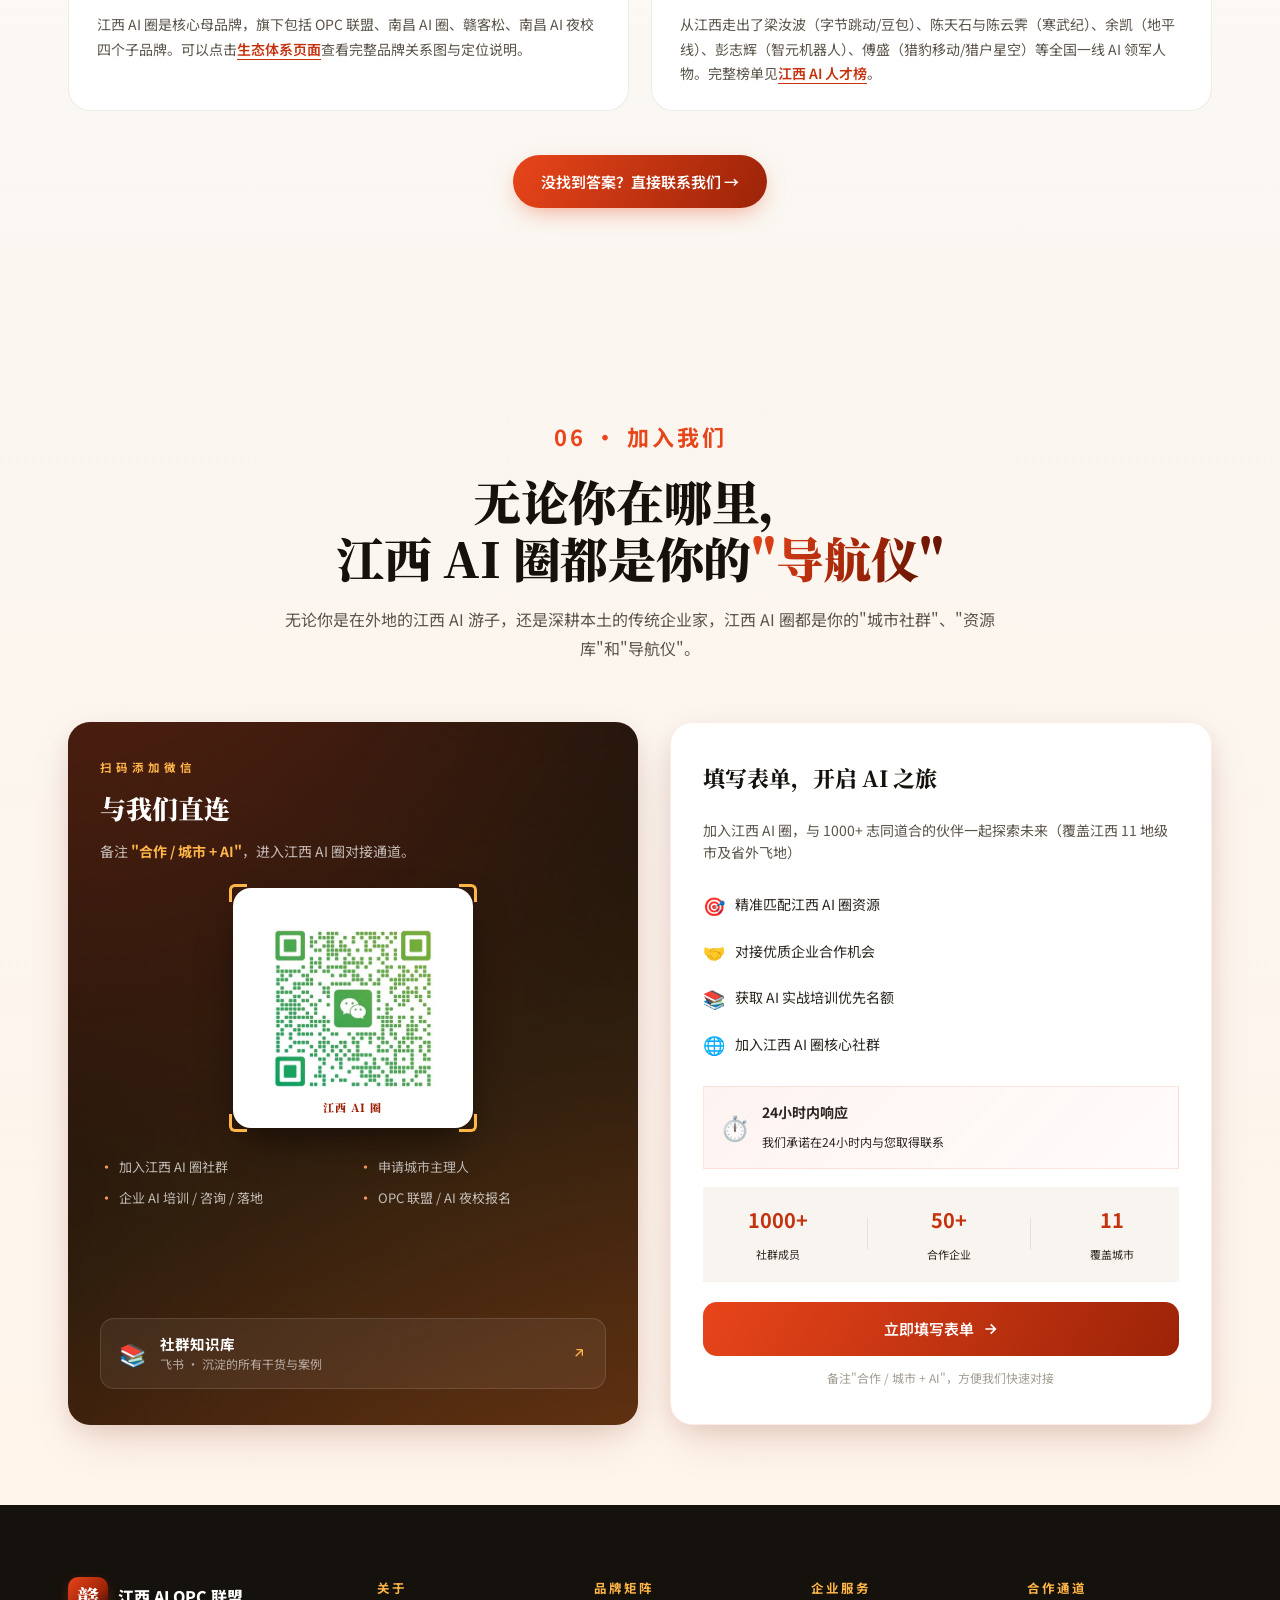
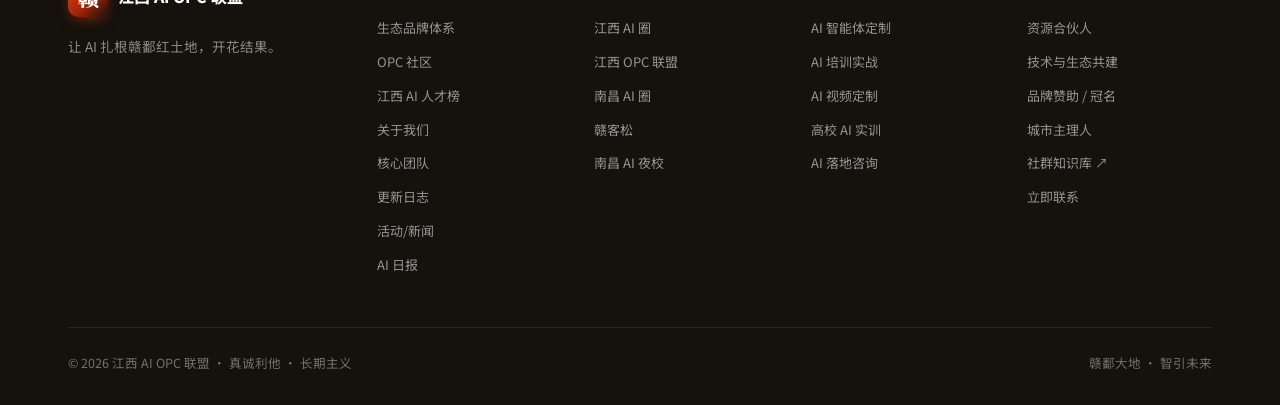
==== commit 5f6c4783: "add jiangxi ai news and others" ====
--- a/index.html
+++ b/index.html
@@ -5,7 +5,7 @@
   <meta name="viewport" content="width=device-width, initial-scale=1.0" />
   <title>江西 AI｜南昌 AI · 赣州 AI · 江西 OPC 联盟 — AI 社群与生态平台</title>
   <meta name="description" content="江西 AI 社群生态平台：深耕南昌 AI、赣州 AI、九江 AI、宜春 AI、景德镇 AI 等城市圈层，链接江西 OPC 联盟人才与产业资源。提供 AI 培训、智能体定制、企业 AI 落地服务，共建赣鄱 AI 生态。" />
-  <meta name="keywords" content="江西AI,南昌AI,赣州AI,九江AI,宜春AI,景德镇AI,吉安AI,抚州AI,上饶AI,鹰潭AI,新余AI,萍乡AI,江西OPC,南昌OPC,赣州OPC,江西AI圈,南昌AI圈,赣州AI圈,江西AI社群,南昌AI社群,赣州AI社群,江西AI社区,江西AI培训,南昌AI培训,赣州AI培训,江西AIGC,南昌AIGC,江西AI智能体,江西AI落地,江西数字化转型,赣客松,南昌AI夜校,江西AI活动,江西AI交流,江西AI人才,南昌AI人才" />
+  <meta name="keywords" content="江西AI,南昌AI,赣州AI,江西OPC,南昌OPC,江西AI圈,江西AI社群,江西AI培训,江西AIGC,江西AI智能体,江西AI落地,江西数字化转型,赣客松,南昌AI夜校" />
   <meta name="baidu-site-verification" content="codeva-94X3NdR9Ha" />
   <meta name="robots" content="index, follow, max-image-preview:large, max-snippet:-1, max-video-preview:-1" />
   <link rel="canonical" href="https://jiangxiai.top/" />
@@ -183,13 +183,22 @@
         </span>
       </a>
       <div class="nav-links">
-        <a href="#top" aria-current="page">首页</a>
-        <a href="ecosystem.html">生态体系</a>
+        <a href="index.html" aria-current="page">首页</a>
+        <a href="ecosystem.html">AI 生态</a>
         <a href="opc.html">OPC 社区</a>
-        <a href="talents.html">江西 AI 人才</a>
-        <a href="about.html">关于我们</a>
-        <a href="services.html">企业服务</a>
-        <a href="aidaily.html">AI 日报</a>
+        <a href="news.html">活动/新闻</a>
+        <a href="services.html">服务</a>
+        <div class="nav-dropdown">
+          <button class="nav-drop-trigger" type="button" aria-haspopup="true" aria-expanded="false">
+            更多 <span class="nav-drop-caret" aria-hidden="true"></span>
+          </button>
+          <div class="nav-drop-menu" role="menu">
+            <a href="about.html" role="menuitem">关于我们</a>
+            <a href="talents.html" role="menuitem">名人榜</a>
+            <a href="aidaily.html" role="menuitem">AI 日报</a>
+            <a href="changelog.html" role="menuitem">更新日志</a>
+          </div>
+        </div>
         <a href="#join" class="nav-cta">加入我们</a>
       </div>
       <button class="nav-toggle" aria-label="菜单" id="navToggle">
@@ -310,7 +319,7 @@
             <li>AI 夜校：OPC 孵化与实战项目</li>
             <li>标准化课件 + 智能体技术底座</li>
           </ul>
-          <a href="services.html#brands" class="value-cta">了解 OPC 联盟 →</a>
+          <a href="opc.html" class="value-cta">了解 OPC 联盟 →</a>
         </div>
 
         <div class="value-card">
@@ -336,8 +345,7 @@
       <div class="section-head center">
         <span class="section-tag">02 · 探索江西 AI 生态</span>
         <h2 class="section-title">一个入口，<span class="grad">五大纵深</span></h2>
-        <p class="section-sub">首页只做聚合：生态、OPC 社区、人才、服务、关于我们，各归其位；深度内容请点击卡片进入对应页面</p>
-        <p class="section-sub">江西 AI 生态全景：品牌矩阵、OPC 社区、人才榜单、企业服务、关于我们 —— 深度内容请点击卡片进入对应页面</p>
+        <p class="section-sub">首页只做聚合：生态、社区、动态、服务、人才，各归其位；深度内容请点击卡片进入对应页面</p>
       </div>
 
       <div class="portal-grid">
@@ -361,8 +369,28 @@
           <span class="portal-cta">进入 OPC 社区 →</span>
         </a>
 
+        <a href="news.html" class="portal-card portal-about">
+          <span class="portal-num">03</span>
+          <div class="portal-icon">
+            <svg viewBox="0 0 24 24" fill="none" stroke="currentColor" stroke-width="1.8"><circle cx="12" cy="12" r="9"/><path d="M12 8v8M8 12h8"/></svg>
+          </div>
+          <h3>活动/新闻</h3>
+          <p>官媒报道、公众号推文与活动动态，记录江西 AI 圈的每一步成长足迹。</p>
+          <span class="portal-cta">查看动态 →</span>
+        </a>
+
+        <a href="services.html" class="portal-card portal-service">
+          <span class="portal-num">04</span>
+          <div class="portal-icon">
+            <svg viewBox="0 0 24 24" fill="none" stroke="currentColor" stroke-width="1.8"><path d="M12 2v20M2 12h20"/><circle cx="12" cy="12" r="9"/></svg>
+          </div>
+          <h3>企业服务</h3>
+          <p>AI 智能体定制、企业培训、AI 视频、高校实训、GEO、AI 落地咨询，全链路交付。</p>
+          <span class="portal-cta">了解企业服务 →</span>
+        </a>
+
         <a href="talents.html" class="portal-card portal-talent">
-          <span class="portal-num">03</span>
+          <span class="portal-num">05</span>
           <div class="portal-icon">
             <svg viewBox="0 0 24 24" fill="none" stroke="currentColor" stroke-width="1.8"><circle cx="9" cy="8" r="3.5"/><path d="M2 21c0-3.5 3-6 7-6s7 2.5 7 6"/><circle cx="17" cy="6" r="2.5"/><path d="M22 18c0-2.5-2-4.5-5-4.5"/></svg>
           </div>
@@ -370,26 +398,6 @@
           <p>从江西走出去的 AI 领军人物、本土 AI 人才与城市主理人，打造人才引力场。</p>
           <span class="portal-cta">看人才榜单 →</span>
         </a>
-
-        <a href="services.html" class="portal-card portal-service">
-          <span class="portal-num">04</span>
-          <div class="portal-icon">
-            <svg viewBox="0 0 24 24" fill="none" stroke="currentColor" stroke-width="1.8"><path d="M12 2v20M2 12h20"/><circle cx="12" cy="12" r="9"/></svg>
-          </div>
-          <h3>企业服务</h3>
-          <p>AI 智能体定制、企业培训、AI 视频、高校实训、GEO、AI 落地咨询，全链路交付。</p>
-          <span class="portal-cta">了解企业服务 →</span>
-        </a>
-
-        <a href="about.html" class="portal-card portal-about">
-          <span class="portal-num">05</span>
-          <div class="portal-icon">
-            <svg viewBox="0 0 24 24" fill="none" stroke="currentColor" stroke-width="1.8"><circle cx="12" cy="12" r="9"/><path d="M12 8v8M8 12h8"/></svg>
-          </div>
-          <h3>关于我们</h3>
-          <p>发展历程、核心团队、合作伙伴与政企共建通道，看见一个更真实的江西 AI 圈。</p>
-          <span class="portal-cta">走进我们 →</span>
-        </a>
       </div>
     </div>
   </section>
@@ -398,9 +406,8 @@
   <section class="section section-gallery" id="gallery">
     <div class="container">
       <div class="section-head center">
-        <span class="section-tag">04 · 活动回顾</span>
+        <span class="section-tag">03 · 活动回顾</span>
         <h2 class="section-title">真实发生过的<span class="grad">每一场</span></h2>
-        <p class="section-sub">20+ 场高品质 AI 沙龙与实体落地活动 · 6 大核心城市 · 不聊概念，只看现场</p>
         <p class="section-sub">20+ 场南昌 AI、赣州 AI、九江 AI 沙龙与落地活动 · 6 大核心城市 · 不聊概念，只看现场</p>
       </div>
 
@@ -669,7 +676,7 @@
       <div class="city-banner">
         <div class="city-banner-bg"></div>
         <div class="city-banner-content">
-          <span class="section-tag light">03 · 城市主理人</span>
+          <span class="section-tag light">04 · 城市主理人</span>
           <h2 class="section-title light">2026 覆盖江西 11 地级市<br /><span class="grad-2">让每个江西 AI 人都能找到同城伙伴</span></h2>
 
           <div class="city-blocks">
@@ -873,17 +880,18 @@
             <li><a href="about.html">关于我们</a></li>
             <li><a href="about.html#team">核心团队</a></li>
             <li><a href="changelog.html">更新日志</a></li>
+            <li><a href="news.html">活动/新闻</a></li>
             <li><a href="aidaily.html">AI 日报</a></li>
           </ul>
         </div>
         <div class="footer-col">
           <h5>品牌矩阵</h5>
           <ul>
-            <li><a href="services.html#brands">江西 AI 圈</a></li>
-            <li><a href="services.html#brands">江西 OPC 联盟</a></li>
-            <li><a href="services.html#brands">南昌 AI 圈</a></li>
-            <li><a href="services.html#brands">赣客松</a></li>
-            <li><a href="services.html#brands">南昌 AI 夜校</a></li>
+            <li><a href="ecosystem.html">江西 AI 圈</a></li>
+            <li><a href="ecosystem.html">江西 OPC 联盟</a></li>
+            <li><a href="ecosystem.html">南昌 AI 圈</a></li>
+            <li><a href="ecosystem.html">赣客松</a></li>
+            <li><a href="ecosystem.html">南昌 AI 夜校</a></li>
           </ul>
         </div>
         <div class="footer-col">
--- a/styles.css
+++ b/styles.css
@@ -165,6 +165,118 @@
 .nav-cta:hover {
   background: var(--soil-500);
   transform: translateY(-1px);
+}
+
+/* Dropdown */
+.nav-dropdown { position: relative; }
+/* Transparent hover bridge: fills the gap between trigger and menu
+   so :hover doesn't drop when the pointer crosses it */
+.nav-dropdown::after {
+  content: "";
+  position: absolute;
+  top: 100%;
+  left: 0;
+  right: 0;
+  height: 18px;          /* covers the 14px gap + a little extra */
+  background: transparent;
+  pointer-events: auto;   /* keep hover alive */
+}
+.nav-dropdown > .nav-drop-trigger {
+  display: inline-flex;
+  align-items: center;
+  gap: 4px;
+  cursor: pointer;
+  font-size: 14.5px;
+  color: var(--ink-700);
+  font-weight: 500;
+  background: none;
+  border: 0;
+  padding: 0;
+  font-family: inherit;
+}
+.nav-dropdown > .nav-drop-trigger:hover { color: var(--soil-500); }
+.nav-drop-caret {
+  display: inline-block;
+  width: 8px; height: 8px;
+  border-right: 1.5px solid currentColor;
+  border-bottom: 1.5px solid currentColor;
+  transform: rotate(45deg) translate(-2px, -2px);
+  transition: transform .2s;
+}
+.nav-dropdown:hover > .nav-drop-trigger .nav-drop-caret,
+.nav-dropdown.open > .nav-drop-trigger .nav-drop-caret {
+  transform: rotate(225deg) translate(-2px, -2px);
+}
+.nav-drop-menu {
+  position: absolute;
+  top: calc(100% + 14px);
+  left: 50%;
+  transform: translateX(-50%) translateY(-6px);
+  min-width: 180px;
+  background: #fff;
+  border: 1px solid rgba(110, 24, 4, 0.08);
+  border-radius: 12px;
+  box-shadow: 0 12px 32px -8px rgba(20, 8, 4, 0.12), 0 2px 6px -2px rgba(20, 8, 4, 0.06);
+  padding: 8px;
+  opacity: 0;
+  visibility: hidden;
+  pointer-events: none;
+  transition: opacity .18s, transform .18s, visibility .18s;
+  z-index: 50;
+}
+.nav-drop-menu::before {
+  content: "";
+  position: absolute;
+  top: -6px;
+  left: 50%;
+  transform: translateX(-50%) rotate(45deg);
+  width: 10px; height: 10px;
+  background: #fff;
+  border-left: 1px solid rgba(110, 24, 4, 0.08);
+  border-top: 1px solid rgba(110, 24, 4, 0.08);
+}
+.nav-dropdown:hover > .nav-drop-menu,
+.nav-dropdown.open > .nav-drop-menu {
+  opacity: 1;
+  visibility: visible;
+  pointer-events: auto;
+  transform: translateX(-50%) translateY(0);
+}
+.nav-drop-menu a {
+  display: flex;
+  align-items: center;
+  justify-content: space-between;
+  gap: 12px;
+  padding: 9px 12px;
+  border-radius: 8px;
+  font-size: 13.5px;
+  color: var(--ink-700);
+  white-space: nowrap;
+  transition: background .15s, color .15s;
+}
+.nav-drop-menu a:hover {
+  background: rgba(232, 69, 26, 0.06);
+  color: var(--soil-500);
+}
+.nav-drop-menu a::after {
+  display: none !important;
+}
+.nav-drop-menu a.active {
+  background: rgba(232, 69, 26, 0.08);
+  color: var(--soil-500);
+  font-weight: 600;
+}
+/* Highlight "动态" trigger when any item in dropdown is current page */
+.nav-dropdown:has(.nav-drop-menu a.active) > .nav-drop-trigger {
+  color: var(--soil-500);
+}
+.nav-drop-menu .nav-drop-tag {
+  font-size: 10px;
+  color: var(--ink-400);
+  background: rgba(110, 24, 4, 0.05);
+  padding: 2px 6px;
+  border-radius: 4px;
+  letter-spacing: 0.5px;
 }
 
 .nav-toggle {
@@ -1733,6 +1845,251 @@
   .cl-dot { left: 11px; }
   .cl-card { padding: 20px 18px 16px; }
   .cl-card:hover { transform: none; }
+}
+
+/* ============ NEWS PAGE ============ */
+.news-hero {
+  padding: calc(var(--nav-h) + 70px) 0 50px;
+  background: linear-gradient(180deg, var(--soil-50) 0%, var(--bg) 100%);
+  text-align: center;
+  position: relative;
+  overflow: hidden;
+}
+.news-hero .eyebrow {
+  color: var(--soil-500);
+}
+.news-stats {
+  display: flex;
+  gap: 0;
+  max-width: 600px;
+  margin: 36px auto 0;
+  background: #fff;
+  border-radius: var(--radius);
+  box-shadow: var(--shadow-sm);
+  overflow: hidden;
+}
+.news-stat {
+  flex: 1;
+  padding: 20px 12px;
+  text-align: center;
+  border-right: 1px solid rgba(21,17,12,0.06);
+}
+.news-stat:last-child { border-right: 0; }
+.news-stat strong {
+  display: block;
+  font-family: var(--font-serif);
+  font-size: 28px;
+  font-weight: 900;
+  color: var(--soil-600);
+  line-height: 1;
+}
+.news-stat span {
+  display: block;
+  font-size: 12px;
+  color: var(--ink-500);
+  margin-top: 6px;
+}
+
+/* News filter bar */
+.news-filters {
+  display: flex;
+  gap: 10px;
+  justify-content: center;
+  flex-wrap: wrap;
+  margin-bottom: 40px;
+}
+.news-filter {
+  padding: 8px 20px;
+  border-radius: 999px;
+  font-size: 14px;
+  font-weight: 500;
+  color: var(--ink-500);
+  background: #fff;
+  border: 1px solid rgba(21,17,12,0.08);
+  cursor: pointer;
+  transition: all .25s;
+}
+.news-filter:hover {
+  border-color: var(--soil-300);
+  color: var(--soil-600);
+}
+.news-filter.active {
+  background: linear-gradient(120deg, var(--soil-500), var(--soil-700));
+  color: #fff;
+  border-color: transparent;
+}
+
+/* News timeline */
+.news-timeline {
+  max-width: 860px;
+  margin: 0 auto;
+  position: relative;
+}
+.news-timeline::before {
+  content: '';
+  position: absolute;
+  left: 27px;
+  top: 12px;
+  bottom: 12px;
+  width: 2px;
+  background: linear-gradient(180deg, var(--soil-300), var(--soil-100), transparent);
+}
+.news-item {
+  position: relative;
+  padding-left: 72px;
+  margin-bottom: 0;
+}
+.news-item:last-child { margin-bottom: 0; }
+.news-dot {
+  position: absolute;
+  left: 19px;
+  top: 24px;
+  width: 18px;
+  height: 18px;
+  border-radius: 50%;
+  background: #fff;
+  border: 3px solid var(--soil-500);
+  z-index: 1;
+  transition: transform .3s, box-shadow .3s;
+}
+.news-item:hover .news-dot {
+  transform: scale(1.2);
+  box-shadow: 0 0 0 6px rgba(232,69,26,0.1);
+}
+.news-item.featured .news-dot {
+  background: var(--soil-500);
+  border-color: var(--soil-600);
+  box-shadow: 0 0 0 4px rgba(232,69,26,0.12);
+}
+
+.news-card {
+  display: block;
+  background: #fff;
+  border: 1px solid rgba(21,17,12,0.06);
+  border-radius: var(--radius);
+  padding: 22px 28px 18px;
+  margin-bottom: 18px;
+  transition: box-shadow .3s, border-color .3s, transform .3s;
+}
+.news-card:hover {
+  box-shadow: var(--shadow);
+  border-color: rgba(232,69,26,0.15);
+  transform: translateX(4px);
+}
+.news-card-head {
+  display: flex;
+  align-items: center;
+  gap: 10px;
+  flex-wrap: wrap;
+  margin-bottom: 10px;
+}
+.news-date {
+  font-family: var(--font-serif);
+  font-size: 14px;
+  font-weight: 800;
+  color: var(--soil-600);
+  white-space: nowrap;
+}
+.news-badge {
+  display: inline-block;
+  font-size: 11px;
+  font-weight: 700;
+  padding: 3px 10px;
+  border-radius: 999px;
+  letter-spacing: .5px;
+  white-space: nowrap;
+}
+.news-badge-media {
+  background: rgba(232,69,26,0.1);
+  color: #c5320e;
+}
+.news-badge-wechat {
+  background: rgba(34,197,94,0.1);
+  color: #15803d;
+}
+.news-badge-event {
+  background: rgba(43,109,247,0.1);
+  color: #1d4ed8;
+}
+.news-badge-voice {
+  background: rgba(125,77,255,0.1);
+  color: #6d28d9;
+}
+.news-source {
+  font-size: 12px;
+  color: var(--ink-300);
+  font-weight: 500;
+}
+.news-title {
+  font-family: var(--font-serif);
+  font-size: 18px;
+  font-weight: 800;
+  color: var(--ink-900);
+  margin: 0 0 8px;
+  line-height: 1.4;
+  transition: color .2s;
+}
+.news-card:hover .news-title {
+  color: var(--soil-600);
+}
+.news-summary {
+  font-size: 14px;
+  color: var(--ink-500);
+  line-height: 1.65;
+  margin: 0 0 10px;
+}
+.news-link {
+  display: inline-flex;
+  align-items: center;
+  gap: 4px;
+  font-size: 13px;
+  font-weight: 600;
+  color: var(--soil-500);
+  transition: gap .2s;
+}
+.news-card:hover .news-link {
+  gap: 8px;
+}
+.news-featured-tag {
+  display: inline-block;
+  font-size: 10px;
+  font-weight: 700;
+  padding: 2px 8px;
+  border-radius: 4px;
+  background: linear-gradient(120deg, var(--tech-gold), #ff9466);
+  color: #fff;
+  letter-spacing: .5px;
+  vertical-align: 1px;
+}
+
+/* News loading state */
+.news-loading {
+  text-align: center;
+  padding: 60px 0;
+  color: var(--ink-300);
+  font-size: 15px;
+}
+
+/* News empty state */
+.news-empty {
+  text-align: center;
+  padding: 60px 0;
+  color: var(--ink-300);
+  font-size: 15px;
+  display: none;
+}
+
+/* News responsive */
+@media (max-width: 768px) {
+  .news-stats { flex-direction: column; }
+  .news-stat { border-right: 0; border-bottom: 1px solid rgba(21,17,12,0.06); }
+  .news-stat:last-child { border-bottom: 0; }
+  .news-timeline::before { left: 19px; }
+  .news-item { padding-left: 56px; }
+  .news-dot { left: 11px; }
+  .news-card { padding: 18px 18px 14px; }
+  .news-card:hover { transform: none; }
+  .news-title { font-size: 16px; }
 }
 
 /* ============ FOOTER ============ */
@@ -2271,6 +2628,23 @@
     box-shadow: var(--shadow);
     border-top: 1px solid rgba(0,0,0,0.06);
   }
+  .nav-links.show .nav-dropdown > .nav-drop-menu {
+    position: static;
+    transform: none;
+    box-shadow: none;
+    border: 0;
+    padding: 4px 0 4px 14px;
+    opacity: 1;
+    visibility: visible;
+    pointer-events: auto;
+    min-width: 0;
+  }
+  .nav-links.show .nav-dropdown > .nav-drop-menu::before { display: none; }
+  .nav-links.show .nav-dropdown > .nav-drop-trigger .nav-drop-caret {
+    transform: rotate(135deg) translate(-2px, -2px);
+  }
+  /* Disable hover bridge on mobile — dropdown is click-toggle there */
+  .nav-links.show .nav-dropdown::after { display: none; }
 
   .hero-inner {
     grid-template-columns: 1fr;
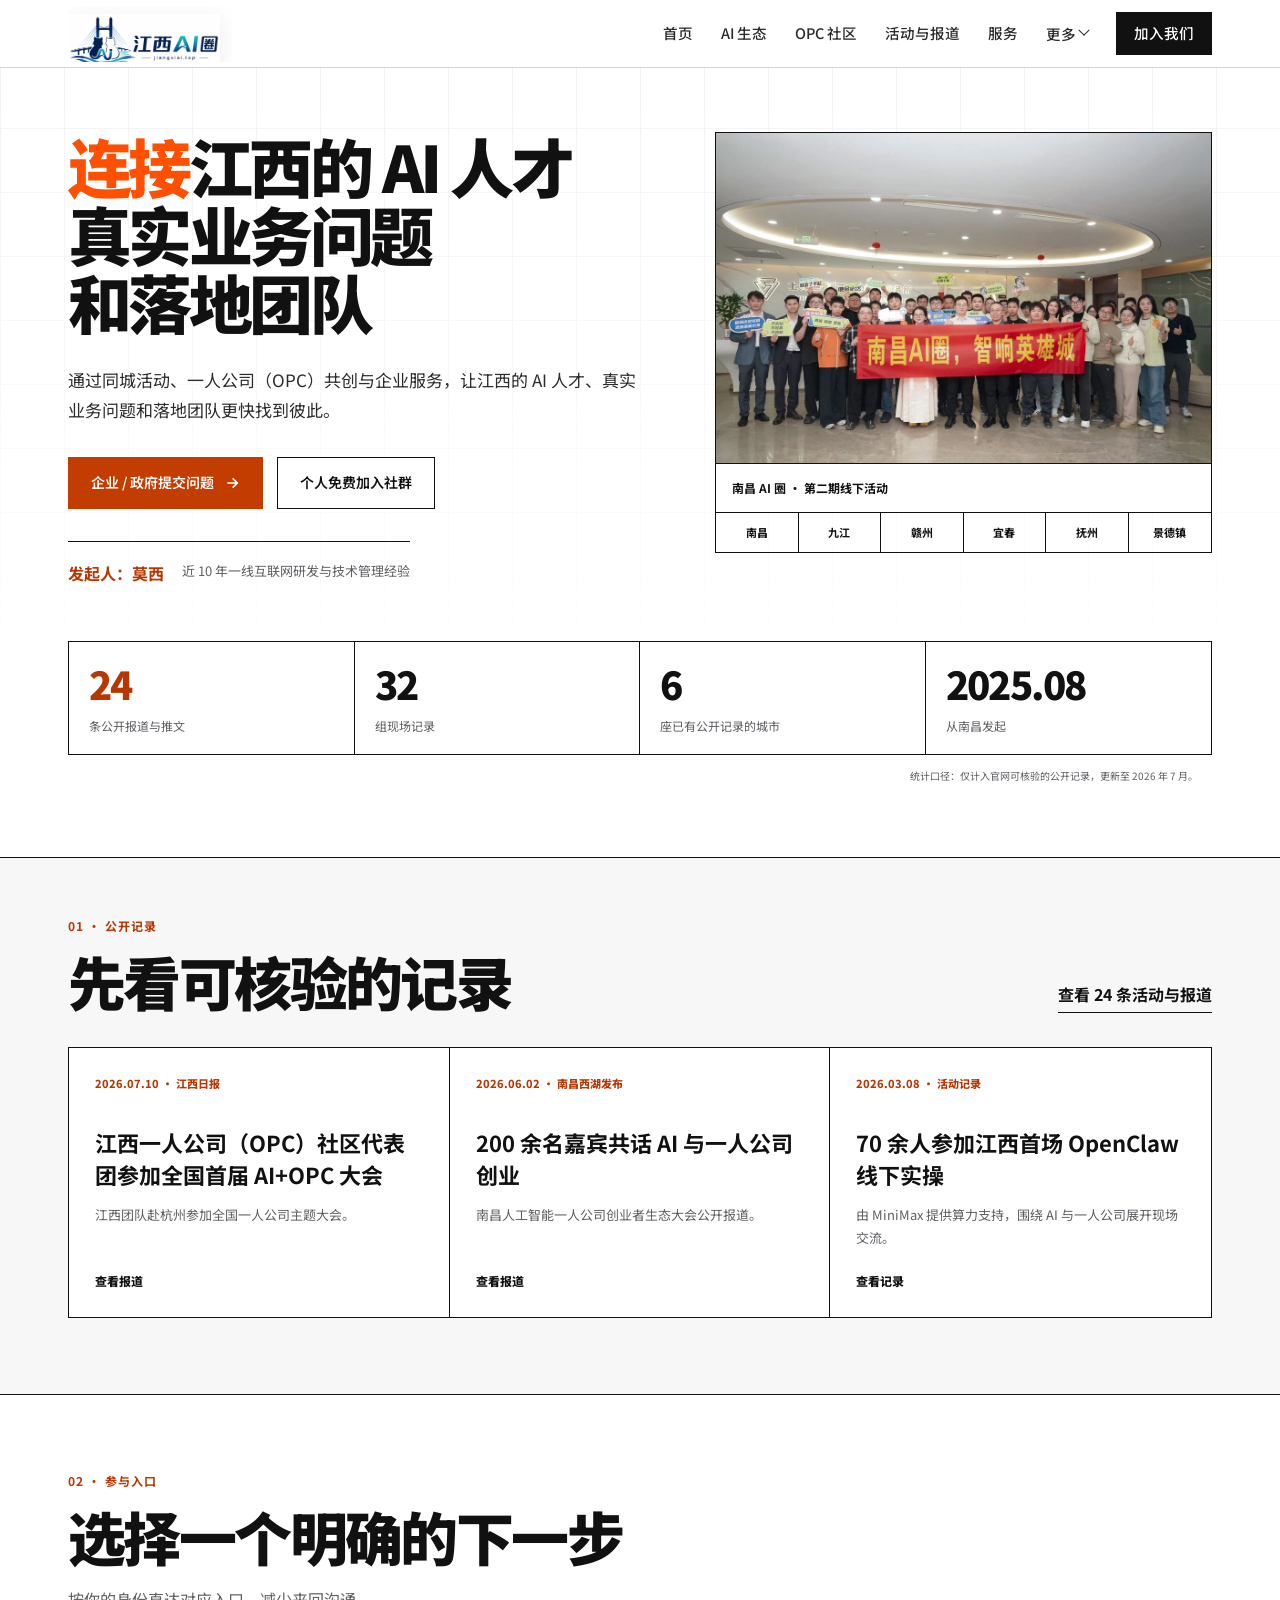
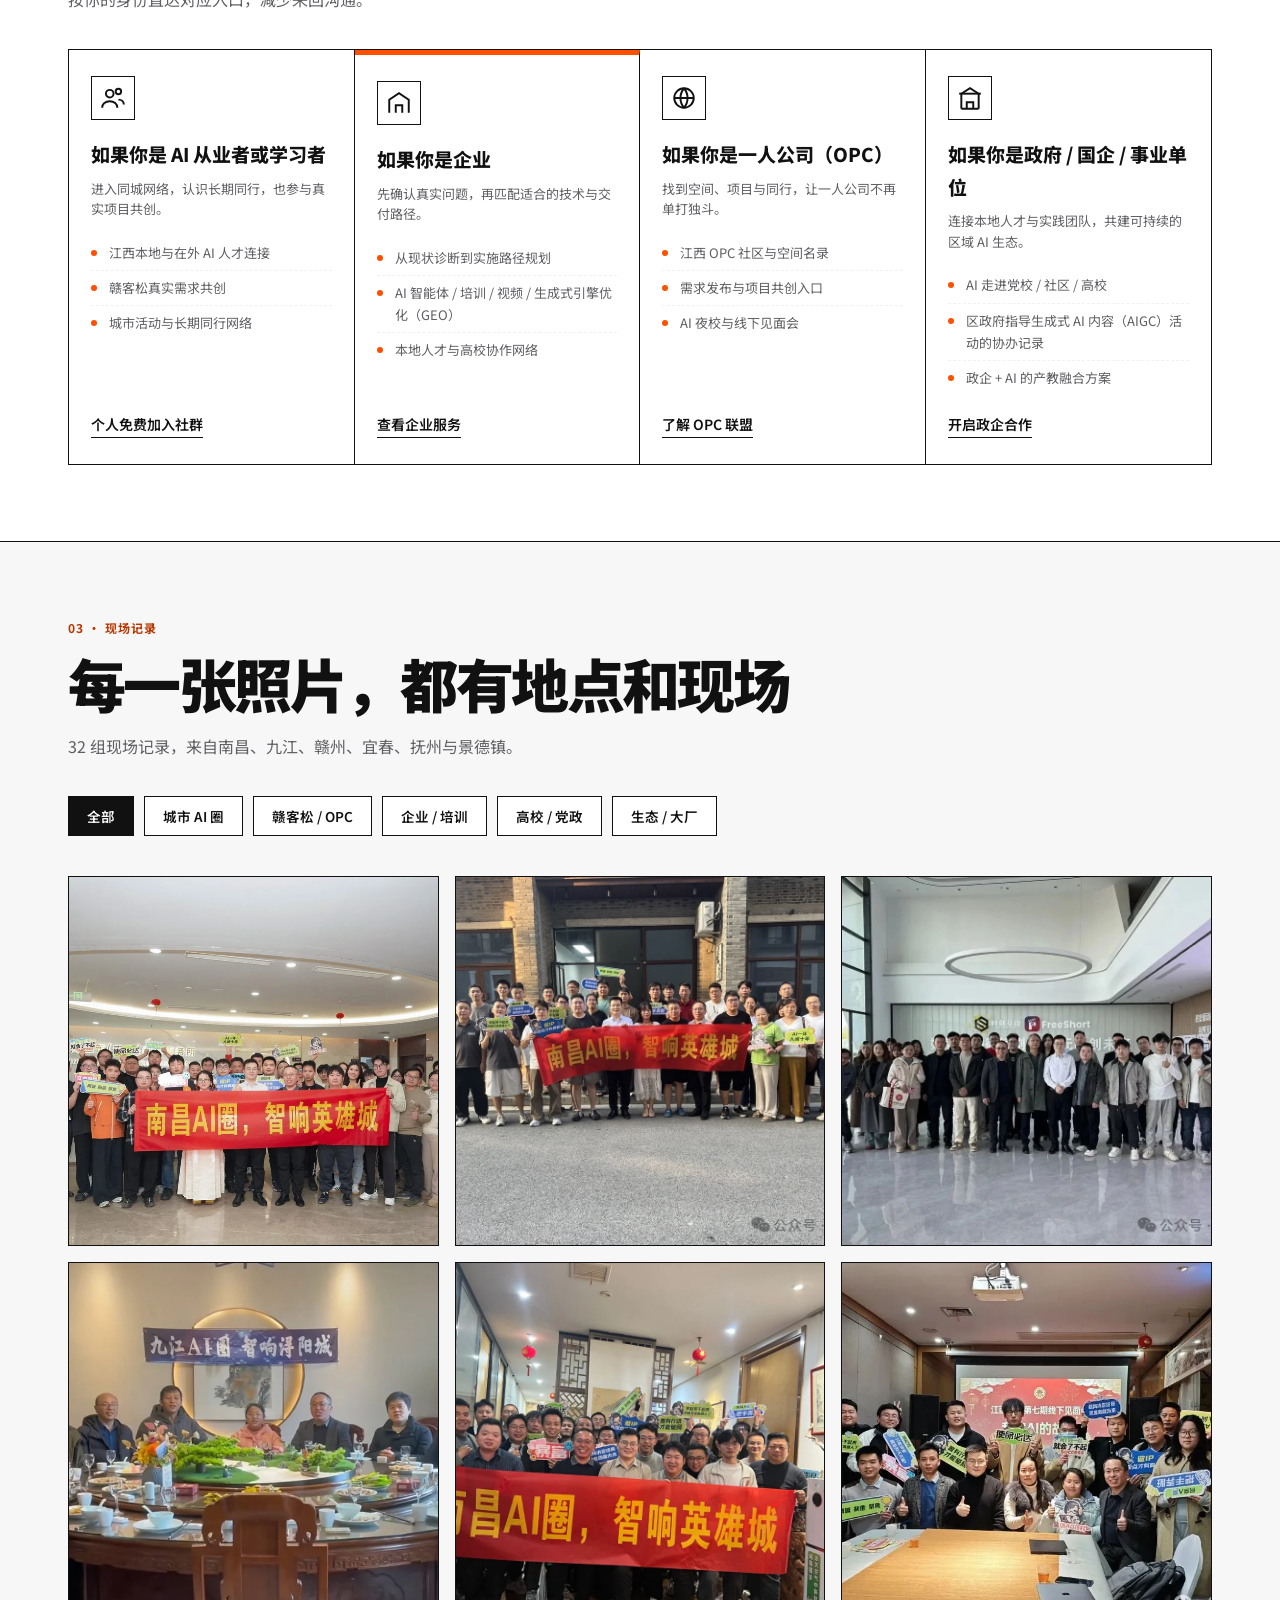
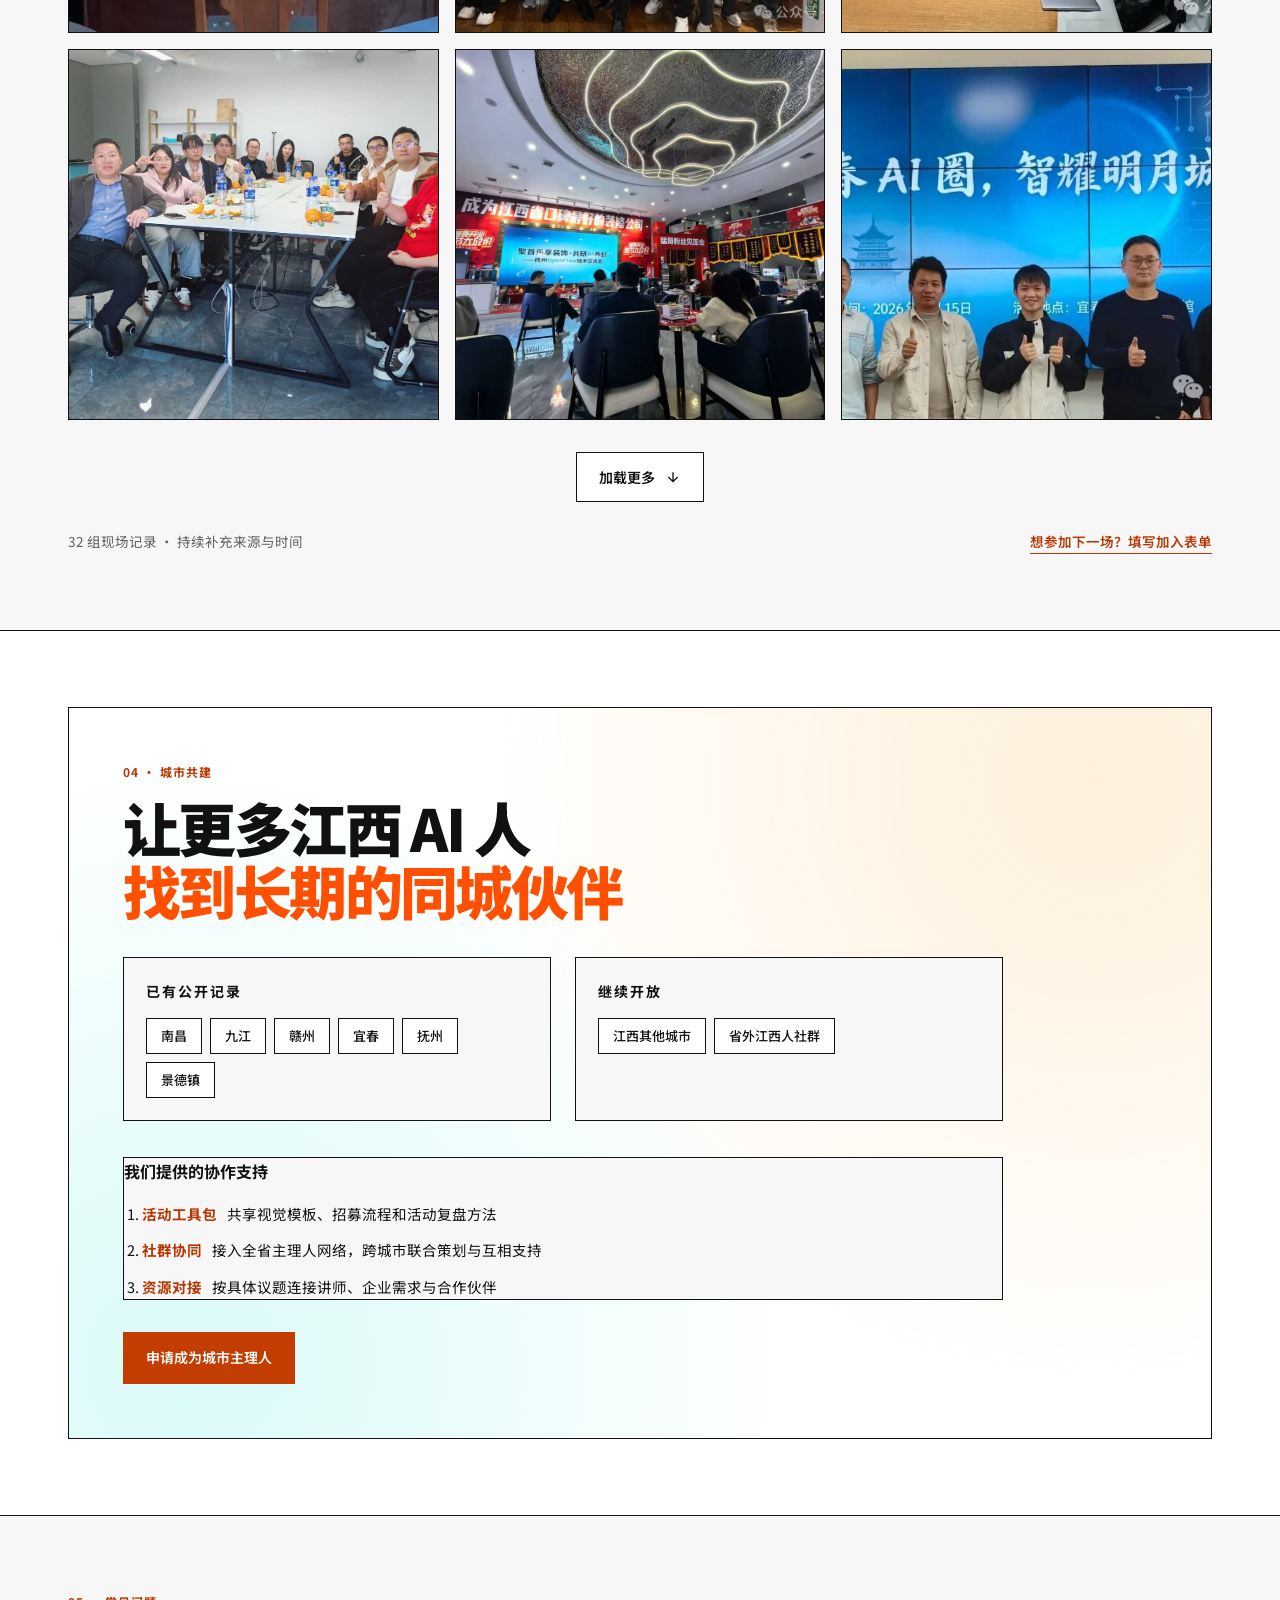
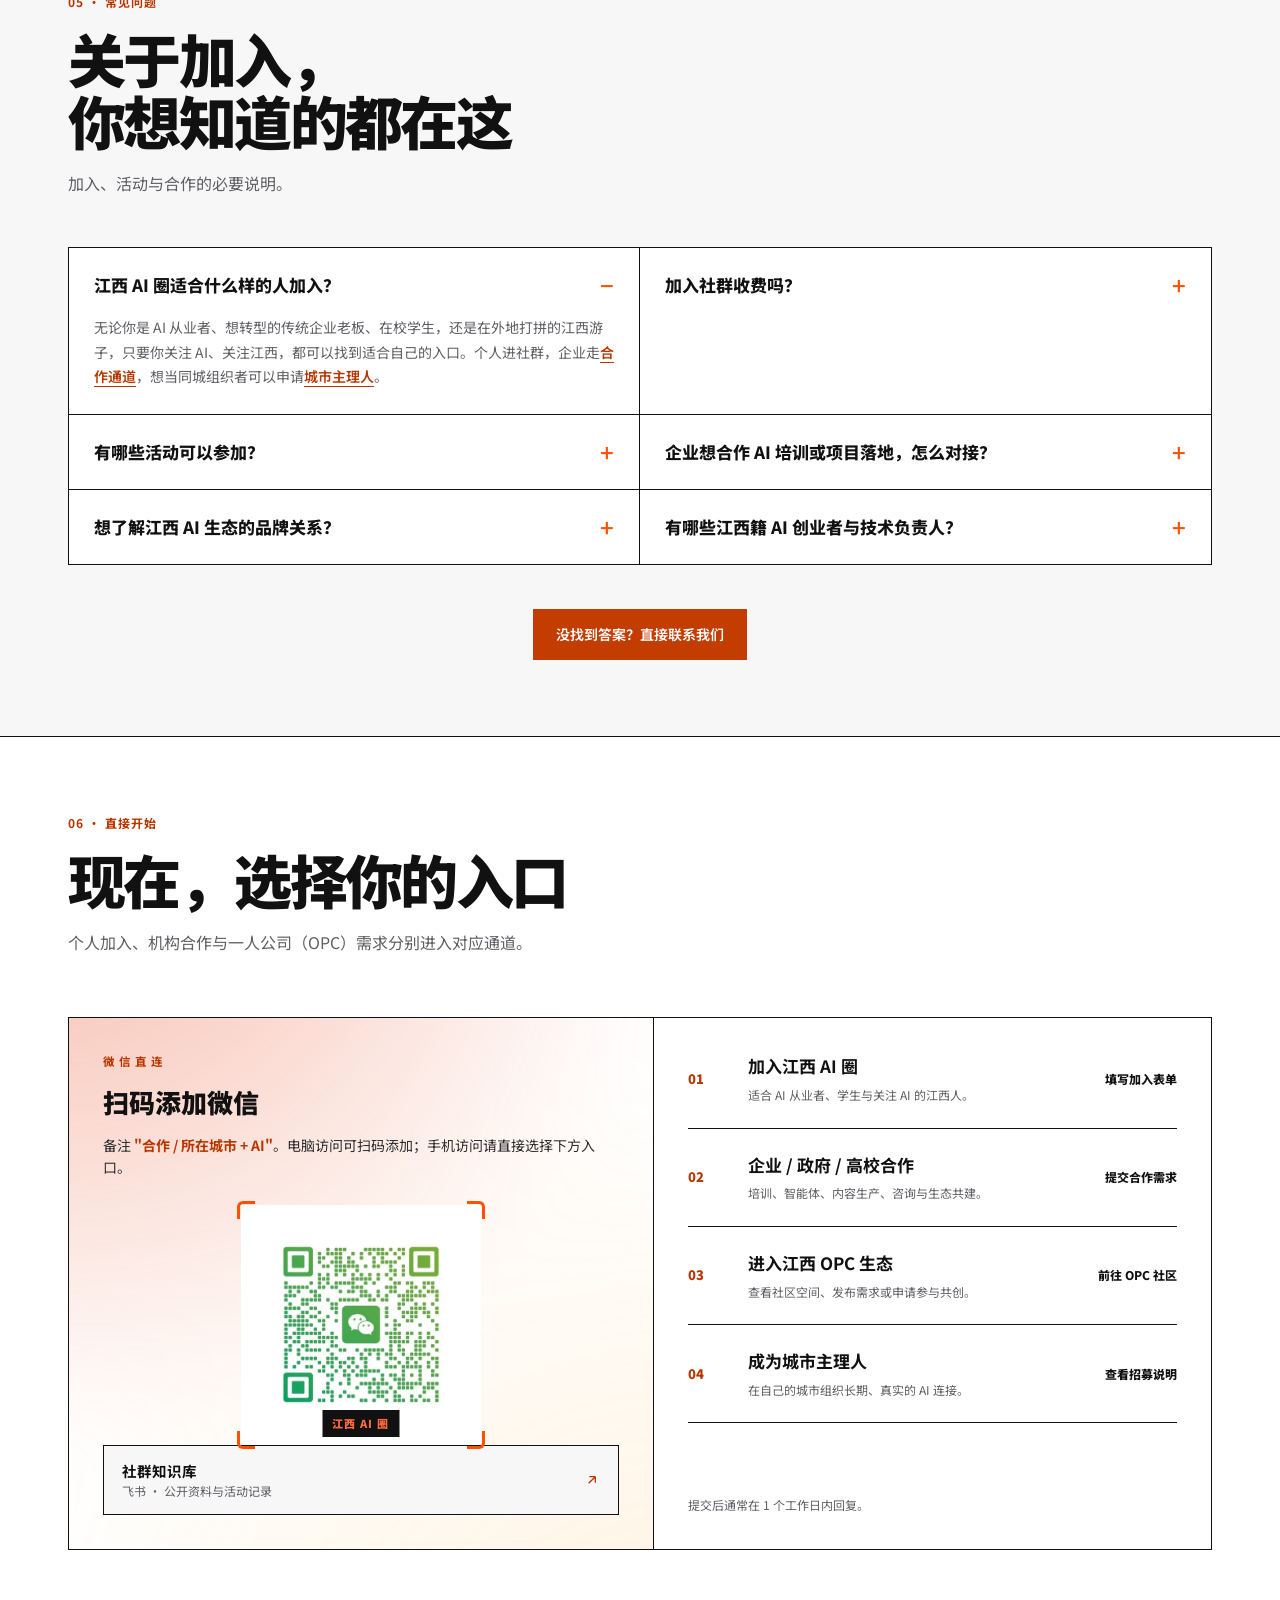
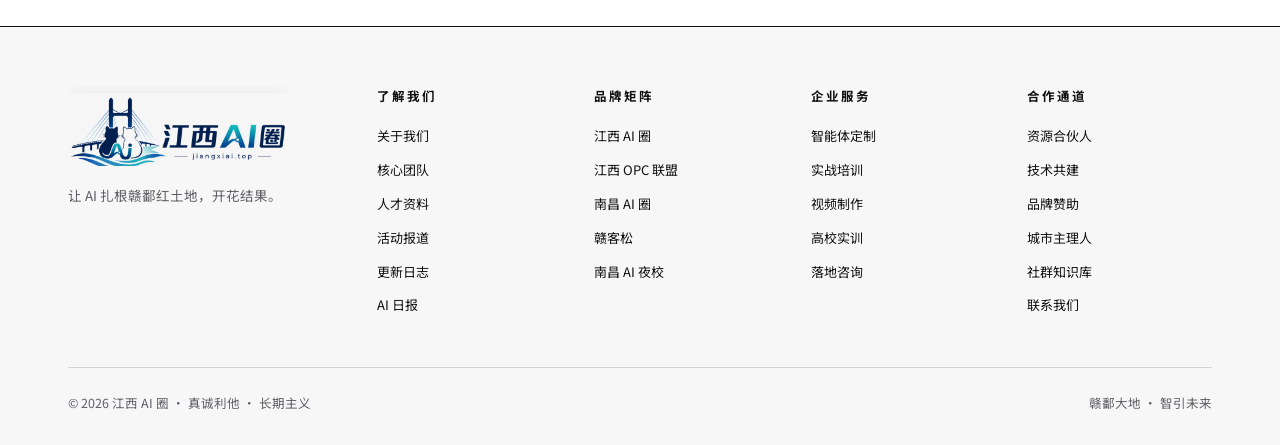
==== commit 09925e47: "Redesign site and unify official brand assets" ====
--- a/index.html
+++ b/index.html
@@ -3,8 +3,8 @@
 <head>
   <meta charset="UTF-8" />
   <meta name="viewport" content="width=device-width, initial-scale=1.0" />
-  <title>江西 AI｜南昌 AI · 赣州 AI · 江西 OPC 联盟 — AI 社群与生态平台</title>
-  <meta name="description" content="江西 AI 社群生态平台：深耕南昌 AI、赣州 AI、九江 AI、宜春 AI、景德镇 AI 等城市圈层，链接江西 OPC 联盟人才与产业资源。提供 AI 培训、智能体定制、企业 AI 落地服务，共建赣鄱 AI 生态。" />
+  <title>江西 AI 圈｜连接人才、企业需求与 AI 落地团队</title>
+  <meta name="description" content="江西 AI 圈由莫西发起，连接江西 AI 人才、企业真实需求与本地落地团队。官网收录活动与报道、现场记录及清晰的加入和合作入口。" />
   <meta name="keywords" content="江西AI,南昌AI,赣州AI,江西OPC,南昌OPC,江西AI圈,江西AI社群,江西AI培训,江西AIGC,江西AI智能体,江西AI落地,江西数字化转型,赣客松,南昌AI夜校" />
   <meta name="baidu-site-verification" content="codeva-94X3NdR9Ha" />
   <meta name="robots" content="index, follow, max-image-preview:large, max-snippet:-1, max-video-preview:-1" />
@@ -12,38 +12,37 @@
 
   <!-- Geo SEO -->
   <meta name="geo.region" content="CN-JX" />
-  <meta name="geo.placename" content="江西, 南昌, 赣州, 九江, 宜春, 景德镇, 吉安, 抚州, 上饶, 鹰潭, 新余, 萍乡" />
+  <meta name="geo.placename" content="江西, 南昌, 赣州, 九江, 宜春, 抚州, 景德镇" />
   <meta name="geo.position" content="28.6820;115.8579" />
   <meta name="ICBM" content="28.6820, 115.8579" />
 
   <!-- Favicon -->
-  <link rel="icon" type="image/svg+xml" href="favicon.svg" />
-  <link rel="icon" type="image/png" href="favicon.png" />
-  <link rel="apple-touch-icon" href="favicon.png" />
+  <link rel="icon" type="image/png" sizes="256x256" href="img/jiangxi-ai-icon-official.png" />
+  <link rel="apple-touch-icon" href="img/jiangxi-ai-icon-official.png" />
 
   <!-- Open Graph / Facebook / WeChat -->
   <meta property="og:type" content="website" />
   <meta property="og:url" content="https://jiangxiai.top/" />
-  <meta property="og:title" content="江西 AI｜南昌 AI · 赣州 AI · 江西 OPC 联盟 — AI 社群与生态平台" />
-  <meta property="og:description" content="江西 AI 社群生态平台：深耕南昌 AI、赣州 AI、九江 AI、宜春 AI 等城市圈层，链接江西 OPC 联盟与产业资源。AI 培训、智能体定制、企业落地服务。" />
+  <meta property="og:title" content="江西 AI 圈｜连接人才、企业需求与 AI 落地团队" />
+  <meta property="og:description" content="从同城社群到企业交付，把江西的 AI 人才、真实需求和落地团队连接起来。" />
   <meta property="og:image" content="https://jiangxiai.top/img/og-cover.jpg" />
   <meta property="og:image:width" content="1200" />
   <meta property="og:image:height" content="630" />
   <meta property="og:locale" content="zh_CN" />
-  <meta property="og:site_name" content="江西 AI OPC 联盟" />
+  <meta property="og:site_name" content="江西 AI 圈" />
 
   <!-- Twitter Card -->
   <meta name="twitter:card" content="summary_large_image" />
   <meta name="twitter:url" content="https://jiangxiai.top/" />
-  <meta name="twitter:title" content="江西 AI｜南昌 AI · 赣州 AI · 江西 OPC 联盟 — AI 社群与生态平台" />
-  <meta name="twitter:description" content="江西 AI 社群生态平台：深耕南昌 AI、赣州 AI、九江 AI、宜春 AI 等城市圈层，链接江西 OPC 联盟与产业资源。" />
+  <meta name="twitter:title" content="江西 AI 圈｜连接人才、企业需求与 AI 落地团队" />
+  <meta name="twitter:description" content="从同城社群到企业交付，把江西的 AI 人才、真实需求和落地团队连接起来。" />
   <meta name="twitter:image" content="https://jiangxiai.top/img/og-cover.jpg" />
 
   <!-- Fonts -->
   <link rel="preconnect" href="https://fonts.loli.net" />
   <link rel="preconnect" href="https://fonts.loli.net" crossorigin />
   <link href="https://fonts.loli.net/css2?family=Noto+Serif+SC:wght@500;700;900&family=Noto+Sans+SC:wght@300;400;500;700;900&display=swap" rel="stylesheet" />
-  <link rel="stylesheet" href="styles.css" />
+  <link rel="stylesheet" href="styles.css?v=20260828d" />
 
   <!-- 网站统计：Microsoft Clarity -->
   <script type="text/javascript">
@@ -85,26 +84,26 @@
     "@graph": [
       {
         "@type": "Organization",
-        "name": "江西 AI OPC 联盟",
-        "alternateName": ["江西 AI 圈", "江西 AI", "南昌 AI", "赣州 AI", "九江 AI", "宜春 AI", "景德镇 AI", "吉安 AI", "抚州 AI", "上饶 AI", "鹰潭 AI", "新余 AI", "萍乡 AI", "江西 OPC", "南昌 OPC", "赣州 OPC", "OPC 联盟", "南昌 AI 圈", "赣州 AI 圈"],
+        "name": "江西 AI 圈",
+        "alternateName": ["江西 AI", "江西 AI 社群", "南昌 AI", "赣州 AI", "九江 AI", "宜春 AI", "抚州 AI", "景德镇 AI", "江西 OPC", "江西 OPC 联盟", "南昌 AI 圈", "赣州 AI 圈"],
         "url": "https://jiangxiai.top/",
-        "logo": "https://jiangxiai.top/favicon.png",
-        "description": "江西本土 AI 生态共建者与商业化聚合平台，深耕江西 AI、南昌 AI、赣州 AI、九江 AI、宜春 AI、景德镇 AI 等城市社群与 AI 服务。",
+        "logo": "https://jiangxiai.top/img/jiangxi-ai-icon-official.png",
+        "description": "连接江西 AI 人才、企业真实需求与本地落地团队的社群和生态平台。",
+        "founder": {
+          "@type": "Person",
+          "name": "莫西",
+          "image": "https://jiangxiai.top/img/moxi-avatar.webp"
+        },
         "areaServed": [
           { "@type": "City", "name": "南昌", "containedInPlace": { "@type": "AdministrativeArea", "name": "江西省" } },
           { "@type": "City", "name": "赣州", "containedInPlace": { "@type": "AdministrativeArea", "name": "江西省" } },
           { "@type": "City", "name": "九江", "containedInPlace": { "@type": "AdministrativeArea", "name": "江西省" } },
           { "@type": "City", "name": "宜春", "containedInPlace": { "@type": "AdministrativeArea", "name": "江西省" } },
-          { "@type": "City", "name": "景德镇", "containedInPlace": { "@type": "AdministrativeArea", "name": "江西省" } },
-          { "@type": "City", "name": "吉安", "containedInPlace": { "@type": "AdministrativeArea", "name": "江西省" } },
           { "@type": "City", "name": "抚州", "containedInPlace": { "@type": "AdministrativeArea", "name": "江西省" } },
-          { "@type": "City", "name": "上饶", "containedInPlace": { "@type": "AdministrativeArea", "name": "江西省" } },
-          { "@type": "City", "name": "鹰潭", "containedInPlace": { "@type": "AdministrativeArea", "name": "江西省" } },
-          { "@type": "City", "name": "新余", "containedInPlace": { "@type": "AdministrativeArea", "name": "江西省" } },
-          { "@type": "City", "name": "萍乡", "containedInPlace": { "@type": "AdministrativeArea", "name": "江西省" } }
+          { "@type": "City", "name": "景德镇", "containedInPlace": { "@type": "AdministrativeArea", "name": "江西省" } }
         ],
-        "keywords": "江西AI, 南昌AI, 赣州AI, 九江AI, 宜春AI, 景德镇AI, 吉安AI, 抚州AI, 上饶AI, 鹰潭AI, 新余AI, 萍乡AI, 江西OPC, 南昌OPC, 赣州OPC, 江西AI圈, 南昌AI圈, 赣州AI圈, 江西AI社群, 南昌AI社群, 赣州AI社群, 江西AI培训, 南昌AI培训, 江西AIGC, 江西AI智能体, 江西AI落地, 江西数字化转型, 赣客松, 南昌AI夜校, 江西AI人才, 南昌AI人才",
-        "knowsAbout": ["AIGC 应用", "AI 智能体", "企业 AI 培训", "数字化转型", "AI 落地咨询", "GEO 优化", "具身智能", "AI 芯片", "AI 视频", "产教融合"],
+        "keywords": "江西AI, 南昌AI, 赣州AI, 九江AI, 宜春AI, 抚州AI, 景德镇AI, 江西OPC, 南昌OPC, 赣州OPC, 江西AI圈, 南昌AI圈, 赣州AI圈, 江西AI社群, 江西AI培训, 江西AIGC, 江西AI智能体, 江西AI落地, 江西数字化转型, 赣客松, 南昌AI夜校, 江西AI人才",
+        "knowsAbout": ["生成式 AI 内容（AIGC）应用", "AI 智能体", "企业 AI 培训", "数字化转型", "AI 落地咨询", "生成式引擎优化（GEO）", "具身智能", "AI 芯片", "AI 视频", "产教融合"],
         "sameAs": [
           "https://jiangxiai.top"
         ]
@@ -112,8 +111,8 @@
       {
         "@type": "WebSite",
         "url": "https://jiangxiai.top/",
-        "name": "江西 AI OPC 联盟",
-        "description": "江西 AI 社群生态平台：深耕南昌 AI、赣州 AI、九江 AI、宜春 AI、景德镇 AI 等城市圈层，链接江西 OPC 联盟人才与产业资源，提供 AI 培训、智能体定制与企业 AI 落地服务。"
+        "name": "江西 AI 圈",
+        "description": "连接江西 AI 人才、企业真实需求与本地落地团队，提供城市活动、一人公司（OPC）共创与企业 AI 服务入口。"
       },
       {
         "@type": "FAQPage",
@@ -139,7 +138,7 @@
             "name": "有哪些活动可以参加？",
             "acceptedAnswer": {
               "@type": "Answer",
-              "text": "我们有 AI 沙龙、赣客松项目对接、AI 夜校课程、企业内训、政府/高校 AI 讲座等。活动覆盖南昌、九江、赣州、宜春、景德镇等已点亮城市，省外飞地（北京/上海/深圳/杭州）也会不定期组织。"
+              "text": "官网已有南昌、九江、赣州、宜春、抚州和景德镇六座城市的公开活动记录。具体场次、地点和报名方式以活动与报道页及当期通知为准。"
             }
           },
           {
@@ -147,7 +146,7 @@
             "name": "企业想合作 AI 培训或项目落地，怎么对接？",
             "acceptedAnswer": {
               "@type": "Answer",
-              "text": "企业可以直接填写飞书需求表单，或扫码添加微信备注“企业合作”，我们承诺 24 小时内响应。服务包括 AI 培训、智能体定制、AI 视频、产教融合等。"
+              "text": "企业可以直接填写飞书需求表单，或扫码添加微信并备注“企业合作”。我们通常在 1 个工作日内回复，先判断问题是否适合用 AI 解决。"
             }
           },
           {
@@ -155,15 +154,15 @@
             "name": "想了解江西 AI 生态的品牌关系？",
             "acceptedAnswer": {
               "@type": "Answer",
-              "text": "江西 AI 圈是核心母品牌，旗下包括 OPC 联盟、南昌 AI 圈、赣客松、南昌 AI 夜校四个子品牌。可以查看生态体系页面了解完整品牌关系图与定位说明。"
+              "text": "江西 AI 圈是母品牌，主要协作板块包括一人公司（OPC）社区、南昌 AI 圈、赣客松和南昌 AI 夜校。可在生态体系页查看各板块的公开定位。"
             }
           },
           {
             "@type": "Question",
-            "name": "江西有哪些知名的 AI 领军人才？",
+            "name": "有哪些江西籍 AI 创业者与技术负责人？",
             "acceptedAnswer": {
               "@type": "Answer",
-              "text": "从江西走出了梁汝波（字节跳动/豆包）、陈天石与陈云霁（寒武纪）、余凯（地平线）、彭志辉（智元机器人）、傅盛（猎豹移动/猎户星空）等全国一线 AI 领军人物。完整榜单见江西 AI 人才榜。"
+              "text": "人才资料页按领域整理 10 位江西籍 AI 创业者与技术负责人的公开身份与代表经历，方便查找与认识，非排名。"
             }
           }
         ]
@@ -172,21 +171,19 @@
   }
   </script>
 </head>
-<body>
+<body class="home-v3">
+  <a class="skip-link" href="#main-content">跳到主要内容</a>
   <!-- ============ NAV ============ -->
   <nav class="nav" id="nav">
     <div class="container nav-inner">
       <a href="#top" class="brand">
-        <span class="brand-mark">赣</span>
-        <span class="brand-text">
-          <strong>江西 AI OPC 联盟</strong>
-        </span>
+        <img class="brand-logo" src="img/jiangxi-ai-logo-official.webp" width="1440" height="532" alt="江西 AI 圈" decoding="async" />
       </a>
-      <div class="nav-links">
+      <div class="nav-links" id="primaryNav">
         <a href="index.html" aria-current="page">首页</a>
         <a href="ecosystem.html">AI 生态</a>
         <a href="opc.html">OPC 社区</a>
-        <a href="news.html">活动/新闻</a>
+        <a href="news.html">活动与报道</a>
         <a href="services.html">服务</a>
         <div class="nav-dropdown">
           <button class="nav-drop-trigger" type="button" aria-haspopup="true" aria-expanded="false">
@@ -194,89 +191,102 @@
           </button>
           <div class="nav-drop-menu" role="menu">
             <a href="about.html" role="menuitem">关于我们</a>
-            <a href="talents.html" role="menuitem">名人榜</a>
+            <a href="talents.html" role="menuitem">人才资料</a>
             <a href="aidaily.html" role="menuitem">AI 日报</a>
-            <a href="changelog.html" role="menuitem">更新日志</a>
           </div>
         </div>
         <a href="#join" class="nav-cta">加入我们</a>
       </div>
-      <button class="nav-toggle" aria-label="菜单" id="navToggle">
+      <button class="nav-toggle" aria-label="菜单" aria-expanded="false" aria-controls="primaryNav" id="navToggle">
         <span></span><span></span><span></span>
       </button>
     </div>
   </nav>
 
+  <main id="main-content">
   <!-- ============ HERO ============ -->
   <header class="hero" id="top">
     <div class="hero-bg"></div>
     <div class="hero-grid"></div>
-    <div class="container hero-inner">
-      <span class="eyebrow">JIANGXI AI HUB × OPC ALLIANCE</span>
-      <h1 class="hero-title">
-        <span class="hero-title-main">江西 AI OPC 联盟</span><br />
-        <span class="grad hero-title-subline">让 AI 扎根赣鄱红土地</span>
-      </h1>
-      <p class="hero-tagline">服务江西企业 · 人才 · 城市生态</p>
-      <p class="hero-sub">
-        江西本土领先的 AI 生态共建者与商业化聚合平台
-      </p>
-      <div class="hero-actions">
-        <a href="#join" class="btn btn-primary">
-          <span>个人免费加入社群</span>
-          <svg width="16" height="16" viewBox="0 0 24 24" fill="none" stroke="currentColor" stroke-width="2.5"><path d="M5 12h14M13 5l7 7-7 7"/></svg>
+    <div class="container hero-inner hero-layout">
+      <div class="hero-copy">
+        <h1 class="hero-title"><span>连接</span>江西的 AI 人才<br />真实业务问题<br />和落地团队</h1>
+        <p class="hero-sub">通过同城活动、一人公司（OPC）共创与企业服务，让江西的 AI 人才、真实业务问题和落地团队更快找到彼此。</p>
+        <div class="hero-actions">
+          <a href="https://my.feishu.cn/share/base/form/shrcnmAKeHs4OrGC1ptZo3Zmjfb?utm_source=jiangxiai&utm_medium=web&utm_campaign=enterprise&utm_content=hero" target="_blank" rel="noopener" class="btn btn-primary">
+            <span>企业 / 政府提交问题</span>
+            <svg width="16" height="16" viewBox="0 0 24 24" fill="none" stroke="currentColor" stroke-width="2.5" aria-hidden="true"><path d="M5 12h14M13 5l7 7-7 7"/></svg>
+          </a>
+          <a href="https://my.feishu.cn/share/base/form/shrcnmAKeHs4OrGC1ptZo3Zmjfb?utm_source=jiangxiai&amp;utm_medium=web&amp;utm_campaign=join&amp;utm_content=hero_individual" target="_blank" rel="noopener" class="btn btn-ghost">个人免费加入社群</a>
+        </div>
+        <a class="hero-founder" href="about.html#team">
+          <strong>发起人：莫西</strong>
+          <span>近 10 年一线互联网研发与技术管理经验</span>
         </a>
-        <a href="about.html#partner" class="btn btn-ghost">企业 / 政府 / 高校合作 →</a>
-      </div>
-
-      <ul class="hero-stats">
-        <li>
-          <strong data-target="1000" data-suffix="+">0</strong>
-          <span>社群成员（含11城覆盖）</span>
-        </li>
-        <li>
-          <strong data-target="200" data-suffix="+">0</strong>
-          <span>深度核心成员</span>
-        </li>
-        <li>
-          <strong data-target="20" data-suffix="+">0</strong>
-          <span>AI 沙龙与落地活动</span>
-        </li>
-        <li>
-          <strong data-target="6" data-suffix="">0</strong>
-          <span>核心城市点亮</span>
-        </li>
-        <li>
-          <strong data-target="100" data-suffix="+">0</strong>
-          <span>场专业 AI 培训</span>
-        </li>
+      </div>
+
+      <aside class="hero-proof" aria-label="江西 AI 圈真实活动现场">
+        <figure class="hero-photo">
+          <img src="img/gallery-02-nc1.webp" width="1080" height="720" alt="南昌 AI 圈第二期线下活动合影" fetchpriority="high" />
+          <figcaption>
+            <strong>南昌 AI 圈 · 第二期线下活动</strong>
+          </figcaption>
+        </figure>
+        <div class="hero-city-rail" aria-label="已开展活动的六个城市">
+          <span>南昌</span><span>九江</span><span>赣州</span><span>宜春</span><span>抚州</span><span>景德镇</span>
+        </div>
+      </aside>
+
+      <ul class="hero-stats" aria-label="官网公开记录，更新至 2026 年 7 月">
+        <li><strong>24</strong><span>条公开报道与推文</span></li>
+        <li><strong>32</strong><span>组现场记录</span></li>
+        <li><strong>6</strong><span>座已有公开记录的城市</span></li>
+        <li><strong>2025.08</strong><span>从南昌发起</span></li>
       </ul>
-
-      <div class="hero-cities">
-        <span class="city-label">已点亮：</span>
-        <span class="city-chip">南昌</span>
-        <span class="city-chip">九江</span>
-        <span class="city-chip">赣州</span>
-        <span class="city-chip">宜春</span>
-        <span class="city-chip">抚州</span>
-        <span class="city-chip">景德镇</span>
-        <span class="city-arrow">→</span>
-        <span class="city-target">2026 覆盖全省 11 地级市</span>
-      </div>
-    </div>
-
-    <div class="hero-scroll" aria-hidden="true">
-      <span></span>SCROLL
+      <p class="hero-data-note">统计口径：仅计入官网可核验的公开记录，更新至 2026 年 7 月。</p>
     </div>
   </header>
+
+  <!-- ============ PUBLIC PROOF ============ -->
+  <section class="section home-proof" aria-labelledby="proofTitle">
+    <div class="container">
+      <div class="proof-heading">
+        <div>
+          <span class="section-tag">01 · 公开记录</span>
+          <h2 class="section-title" id="proofTitle">先看可核验的记录</h2>
+        </div>
+        <a href="news.html" class="proof-all">查看 24 条活动与报道</a>
+      </div>
+      <div class="proof-grid">
+        <a class="proof-story" href="https://mp.weixin.qq.com/s/BuDO4jtmEnqbC1EBn9TMqQ" target="_blank" rel="noopener">
+          <span class="proof-meta">2026.07.10 · 江西日报</span>
+          <h3>江西一人公司（OPC）社区代表团参加全国首届 AI+OPC 大会</h3>
+          <p>江西团队赴杭州参加全国一人公司主题大会。</p>
+          <span class="proof-link">查看报道</span>
+        </a>
+        <a class="proof-story" href="https://m.thepaper.cn/baijiahao_33294150" target="_blank" rel="noopener">
+          <span class="proof-meta">2026.06.02 · 南昌西湖发布</span>
+          <h3>200 余名嘉宾共话 AI 与一人公司创业</h3>
+          <p>南昌人工智能一人公司创业者生态大会公开报道。</p>
+          <span class="proof-link">查看报道</span>
+        </a>
+        <a class="proof-story" href="https://mp.weixin.qq.com/s/UR9ixGcEXkWVQhBUuzEADA" target="_blank" rel="noopener">
+          <span class="proof-meta">2026.03.08 · 活动记录</span>
+          <h3>70 余人参加江西首场 OpenClaw 线下实操</h3>
+          <p>由 MiniMax 提供算力支持，围绕 AI 与一人公司展开现场交流。</p>
+          <span class="proof-link">查看记录</span>
+        </a>
+      </div>
+    </div>
+  </section>
 
   <!-- ============ VALUE / WHO IS THIS FOR ============ -->
   <section class="section section-value" id="value">
     <div class="container">
       <div class="section-head center">
-        <span class="section-tag">01 · 价值入口</span>
-        <h2 class="section-title">每一种身份，都能在这里<span class="grad">长出价值</span></h2>
-        <p class="section-sub">AI 人、企业、OPC、政府机构 —— 我们为不同角色搭好了对接的桥</p>
+        <span class="section-tag">02 · 参与入口</span>
+        <h2 class="section-title">选择一个明确的下一步</h2>
+        <p class="section-sub">按你的身份直达对应入口，减少来回沟通。</p>
       </div>
 
       <div class="value-grid">
@@ -284,14 +294,14 @@
           <div class="value-icon">
             <svg viewBox="0 0 24 24" fill="none" stroke="currentColor" stroke-width="1.8"><circle cx="9" cy="8" r="3.5"/><path d="M2 21c0-3.5 3-6 7-6s7 2.5 7 6"/><circle cx="17" cy="6" r="2.5"/><path d="M22 18c0-2.5-2-4.5-5-4.5"/></svg>
           </div>
-          <h3>如果你是 AI 人</h3>
-          <p>你能找到合作伙伴、真实项目和长期同行的圈层。</p>
+          <h3>如果你是 AI 从业者或学习者</h3>
+          <p>进入同城网络，认识长期同行，也参与真实项目共创。</p>
           <ul>
-            <li>1000+ 江西籍 AI 行业人才直连</li>
-            <li>赣客松：项目与极客对接</li>
-            <li>对接腾讯、阿里、MiniMax、杭州六小龙</li>
+            <li>江西本地与在外 AI 人才连接</li>
+            <li>赣客松真实需求共创</li>
+            <li>城市活动与长期同行网络</li>
           </ul>
-          <a href="talents.html" class="value-cta">看江西籍 AI 人才榜 →</a>
+          <a href="https://my.feishu.cn/share/base/form/shrcnmAKeHs4OrGC1ptZo3Zmjfb?utm_source=jiangxiai&amp;utm_medium=web&amp;utm_campaign=join&amp;utm_content=value_individual" target="_blank" rel="noopener" class="value-cta">个人免费加入社群</a>
         </div>
 
         <div class="value-card featured">
@@ -299,27 +309,27 @@
             <svg viewBox="0 0 24 24" fill="none" stroke="currentColor" stroke-width="1.8"><path d="M3 21V9l9-6 9 6v12"/><path d="M9 21v-7h6v7"/></svg>
           </div>
           <h3>如果你是企业</h3>
-          <p>你能找到 AI 人才、最佳落地路径和增长破局答案。</p>
+          <p>先确认真实问题，再匹配适合的技术与交付路径。</p>
           <ul>
-            <li>从现状诊断到实施路径的"交钥匙"方案</li>
-            <li>AI 智能体定制 / 培训 / 视频 / GEO</li>
-            <li>本地化人才招聘与产教融合</li>
+            <li>从现状诊断到实施路径规划</li>
+            <li>AI 智能体 / 培训 / 视频 / 生成式引擎优化（GEO）</li>
+            <li>本地人才与高校协作网络</li>
           </ul>
-          <a href="services.html" class="value-cta">查看企业服务 →</a>
+          <a href="services.html" class="value-cta">查看企业服务</a>
         </div>
 
         <div class="value-card">
           <div class="value-icon">
             <svg viewBox="0 0 24 24" fill="none" stroke="currentColor" stroke-width="1.8"><circle cx="12" cy="12" r="9"/><path d="M3 12h18M12 3a14 14 0 0 1 0 18M12 3a14 14 0 0 0 0 18"/></svg>
           </div>
-          <h3>如果你是 OPC</h3>
-          <p>你能找到联盟的力量、变现的通路和成长的路径。</p>
+          <h3>如果你是一人公司（OPC）</h3>
+          <p>找到空间、项目与同行，让一人公司不再单打独斗。</p>
           <ul>
-            <li>OPC 联盟抱团共建，互通赋能</li>
-            <li>AI 夜校：OPC 孵化与实战项目</li>
-            <li>标准化课件 + 智能体技术底座</li>
+            <li>江西 OPC 社区与空间名录</li>
+            <li>需求发布与项目共创入口</li>
+            <li>AI 夜校与线下见面会</li>
           </ul>
-          <a href="opc.html" class="value-cta">了解 OPC 联盟 →</a>
+          <a href="opc.html" class="value-cta">了解 OPC 联盟</a>
         </div>
 
         <div class="value-card">
@@ -327,77 +337,14 @@
             <svg viewBox="0 0 24 24" fill="none" stroke="currentColor" stroke-width="1.8"><path d="M4 22V8l8-5 8 5v14"/><path d="M4 22h16M9 22v-6h6v6"/><path d="M2 8h20"/></svg>
           </div>
           <h3>如果你是政府 / 国企 / 事业单位</h3>
-          <p>你能找到生态共建力量，一起为江西 AI 出力。</p>
+          <p>连接本地人才与实践团队，共建可持续的区域 AI 生态。</p>
           <ul>
             <li>AI 走进党校 / 社区 / 高校</li>
-            <li>区政府指导 AIGC 活动协办经验</li>
+            <li>区政府指导生成式 AI 内容（AIGC）活动的协办记录</li>
             <li>政企 + AI 的产教融合方案</li>
           </ul>
-          <a href="about.html#partner" class="value-cta">开启政企合作 →</a>
-        </div>
-      </div>
-    </div>
-  </section>
-
-  <!-- ============ PORTALS / SUBPAGE ENTRY ============ -->
-  <section class="section section-portals" id="portals">
-    <div class="container">
-      <div class="section-head center">
-        <span class="section-tag">02 · 探索江西 AI 生态</span>
-        <h2 class="section-title">一个入口，<span class="grad">五大纵深</span></h2>
-        <p class="section-sub">首页只做聚合：生态、社区、动态、服务、人才，各归其位；深度内容请点击卡片进入对应页面</p>
-      </div>
-
-      <div class="portal-grid">
-        <a href="ecosystem.html" class="portal-card portal-eco">
-          <span class="portal-num">01</span>
-          <div class="portal-icon">
-            <svg viewBox="0 0 24 24" fill="none" stroke="currentColor" stroke-width="1.8"><path d="M3 21V9l9-6 9 6v12"/><path d="M4 22h16M9 22v-6h6v6"/></svg>
-          </div>
-          <h3>生态体系</h3>
-          <p>江西 AI 圈、OPC 联盟、南昌 AI 圈、赣客松、南昌 AI 夜校的品牌关系与定位。</p>
-          <span class="portal-cta">查看品牌矩阵 →</span>
-        </a>
-
-        <a href="opc.html" class="portal-card portal-opc">
-          <span class="portal-num">02</span>
-          <div class="portal-icon">
-            <svg viewBox="0 0 24 24" fill="none" stroke="currentColor" stroke-width="1.8"><path d="M3 21h18M3 7v14M21 7v14M3 7l9-4 9 4M9 21v-6h6v6M9 11h6"/></svg>
-          </div>
-          <h3>OPC 社区</h3>
-          <p>江西 OPC 物理空间入驻、需求大厅对接，超级个体孵化与六位一体创业服务。</p>
-          <span class="portal-cta">进入 OPC 社区 →</span>
-        </a>
-
-        <a href="news.html" class="portal-card portal-about">
-          <span class="portal-num">03</span>
-          <div class="portal-icon">
-            <svg viewBox="0 0 24 24" fill="none" stroke="currentColor" stroke-width="1.8"><circle cx="12" cy="12" r="9"/><path d="M12 8v8M8 12h8"/></svg>
-          </div>
-          <h3>活动/新闻</h3>
-          <p>官媒报道、公众号推文与活动动态，记录江西 AI 圈的每一步成长足迹。</p>
-          <span class="portal-cta">查看动态 →</span>
-        </a>
-
-        <a href="services.html" class="portal-card portal-service">
-          <span class="portal-num">04</span>
-          <div class="portal-icon">
-            <svg viewBox="0 0 24 24" fill="none" stroke="currentColor" stroke-width="1.8"><path d="M12 2v20M2 12h20"/><circle cx="12" cy="12" r="9"/></svg>
-          </div>
-          <h3>企业服务</h3>
-          <p>AI 智能体定制、企业培训、AI 视频、高校实训、GEO、AI 落地咨询，全链路交付。</p>
-          <span class="portal-cta">了解企业服务 →</span>
-        </a>
-
-        <a href="talents.html" class="portal-card portal-talent">
-          <span class="portal-num">05</span>
-          <div class="portal-icon">
-            <svg viewBox="0 0 24 24" fill="none" stroke="currentColor" stroke-width="1.8"><circle cx="9" cy="8" r="3.5"/><path d="M2 21c0-3.5 3-6 7-6s7 2.5 7 6"/><circle cx="17" cy="6" r="2.5"/><path d="M22 18c0-2.5-2-4.5-5-4.5"/></svg>
-          </div>
-          <h3>江西 AI 人才榜</h3>
-          <p>从江西走出去的 AI 领军人物、本土 AI 人才与城市主理人，打造人才引力场。</p>
-          <span class="portal-cta">看人才榜单 →</span>
-        </a>
+          <a href="about.html#partner" class="value-cta">开启政企合作</a>
+        </div>
       </div>
     </div>
   </section>
@@ -406,9 +353,9 @@
   <section class="section section-gallery" id="gallery">
     <div class="container">
       <div class="section-head center">
-        <span class="section-tag">03 · 活动回顾</span>
-        <h2 class="section-title">真实发生过的<span class="grad">每一场</span></h2>
-        <p class="section-sub">20+ 场南昌 AI、赣州 AI、九江 AI 沙龙与落地活动 · 6 大核心城市 · 不聊概念，只看现场</p>
+        <span class="section-tag">03 · 现场记录</span>
+        <h2 class="section-title">每一张照片，都有地点和现场</h2>
+        <p class="section-sub">32 组现场记录，来自南昌、九江、赣州、宜春、抚州与景德镇。</p>
       </div>
 
       <div class="gallery-filters" id="galleryFilters">
@@ -425,70 +372,70 @@
         <figure class="g-item" data-cat="city">
           <picture>
   <source srcset="img/gallery-02-nc1.webp" type="image/webp" />
-  <img src="img/gallery-02-nc1.jpg" alt="南昌 AI 圈 第二期线下活动" loading="lazy"  />
+  <img src="img/gallery-02-nc1.webp" alt="南昌 AI 圈 第二期线下活动" loading="lazy"  />
 </picture>
           <figcaption><span class="g-tag">南昌</span>南昌 AI 圈 · 第二期线下活动</figcaption>
         </figure>
         <figure class="g-item" data-cat="city">
           <picture>
   <source srcset="img/gallery-01-nc2.webp" type="image/webp" />
-  <img src="img/gallery-01-nc2.jpg" alt="南昌 AI 圈 第一期线下活动" loading="lazy"  />
+  <img src="img/gallery-01-nc2.webp" alt="南昌 AI 圈 第一期线下活动" loading="lazy"  />
 </picture>
           <figcaption><span class="g-tag">南昌</span>南昌 AI 圈 · 第一期线下活动</figcaption>
         </figure>
         <figure class="g-item" data-cat="city">
           <picture>
   <source srcset="img/gallery-03-ncshort.webp" type="image/webp" />
-  <img src="img/gallery-03-ncshort.jpg" alt="南昌 AI 圈 短剧专题" loading="lazy"  />
+  <img src="img/gallery-03-ncshort.webp" alt="南昌 AI 圈 短剧专题" loading="lazy"  />
 </picture>
           <figcaption><span class="g-tag">南昌</span>短剧专题线下活动</figcaption>
         </figure>
         <figure class="g-item" data-cat="city">
           <picture>
   <source srcset="img/gallery-04-jj1.webp" type="image/webp" />
-  <img src="img/gallery-04-jj1.jpg" alt="九江 AI 圈 第一期" loading="lazy"  />
+  <img src="img/gallery-04-jj1.webp" alt="九江 AI 圈 第一期" loading="lazy"  />
 </picture>
           <figcaption><span class="g-tag">九江</span>九江 AI 圈 · 第一期</figcaption>
         </figure>
         <figure class="g-item" data-cat="city">
           <picture>
   <source srcset="img/gallery-05-newyear-gz.webp" type="image/webp" />
-  <img src="img/gallery-05-newyear-gz.jpg" alt="南昌 AI 圈 公历跨年" loading="lazy"  />
+  <img src="img/gallery-05-newyear-gz.webp" alt="南昌 AI 圈 公历跨年" loading="lazy"  />
 </picture>
           <figcaption><span class="g-tag">南昌</span>公历跨年线下活动</figcaption>
         </figure>
         <figure class="g-item" data-cat="city">
           <picture>
   <source srcset="img/gallery-07-newyear-nl.webp" type="image/webp" />
-  <img src="img/gallery-07-newyear-nl.jpg" alt="南昌 AI 圈 农历跨年" loading="lazy"  />
+  <img src="img/gallery-07-newyear-nl.webp" alt="南昌 AI 圈 农历跨年" loading="lazy"  />
 </picture>
           <figcaption><span class="g-tag">南昌</span>农历跨年线下活动</figcaption>
         </figure>
         <figure class="g-item" data-cat="city">
           <picture>
   <source srcset="img/gallery-08-ganzhou1.webp" type="image/webp" />
-  <img src="img/gallery-08-ganzhou1.jpg" alt="赣州 AI 圈 第一期" loading="lazy"  />
+  <img src="img/gallery-08-ganzhou1.webp" alt="赣州 AI 圈 第一期" loading="lazy"  />
 </picture>
           <figcaption><span class="g-tag">赣州</span>赣州 AI 圈 · 第一期</figcaption>
         </figure>
         <figure class="g-item" data-cat="city">
           <picture>
   <source srcset="img/gallery-09-fz1.webp" type="image/webp" />
-  <img src="img/gallery-09-fz1.jpg" alt="抚州 AI 圈 第一期" loading="lazy"  />
+  <img src="img/gallery-09-fz1.webp" alt="抚州 AI 圈 第一期" loading="lazy"  />
 </picture>
           <figcaption><span class="g-tag">抚州</span>抚州 AI 圈 · 第一期</figcaption>
         </figure>
         <figure class="g-item" data-cat="city">
           <picture>
   <source srcset="img/gallery-10-yc1.webp" type="image/webp" />
-  <img src="img/gallery-10-yc1.jpg" alt="宜春 AI 圈 第一期" loading="lazy"  />
+  <img src="img/gallery-10-yc1.webp" alt="宜春 AI 圈 第一期" loading="lazy"  />
 </picture>
           <figcaption><span class="g-tag">宜春</span>宜春 AI 圈 · 第一期</figcaption>
         </figure>
         <figure class="g-item" data-cat="city">
           <picture>
   <source srcset="img/gallery-12-night1.webp" type="image/webp" />
-  <img src="img/gallery-12-night1.jpg" alt="南昌 AI 夜校 第一期" loading="lazy"  />
+  <img src="img/gallery-12-night1.webp" alt="南昌 AI 夜校 第一期" loading="lazy"  />
 </picture>
           <figcaption><span class="g-tag">夜校</span>南昌 AI 夜校 · 第一期</figcaption>
         </figure>
@@ -497,42 +444,42 @@
         <figure class="g-item" data-cat="ganke">
           <picture>
   <source srcset="img/gallery-06-ganke1.webp" type="image/webp" />
-  <img src="img/gallery-06-ganke1.jpg" alt="赣客松 第一期线下活动" loading="lazy"  />
+  <img src="img/gallery-06-ganke1.webp" alt="赣客松 第一期线下活动" loading="lazy"  />
 </picture>
           <figcaption><span class="g-tag">赣客松</span>赣客松 · 第一期线下活动</figcaption>
         </figure>
         <figure class="g-item" data-cat="ganke">
           <picture>
   <source srcset="img/gallery-13-opc-meet.webp" type="image/webp" />
-  <img src="img/gallery-13-opc-meet.jpg" alt="一周 OPC 见面会" loading="lazy"  />
+  <img src="img/gallery-13-opc-meet.webp" alt="一周 OPC 见面会" loading="lazy"  />
 </picture>
           <figcaption><span class="g-tag">OPC</span>首场一周 OPC 见面会（预见独角兽）</figcaption>
         </figure>
         <figure class="g-item" data-cat="ganke">
           <picture>
   <source srcset="img/gallery-14-openclaw.webp" type="image/webp" />
-  <img src="img/gallery-14-openclaw.jpg" alt="OpenClaw 龙虾线下实操" loading="lazy"  />
+  <img src="img/gallery-14-openclaw.webp" alt="OpenClaw 龙虾线下实操" loading="lazy"  />
 </picture>
           <figcaption><span class="g-tag">OpenClaw</span>江西首场 OpenClaw 龙虾线下实操（与 MiniMax 合作）</figcaption>
         </figure>
         <figure class="g-item" data-cat="ganke">
           <picture>
   <source srcset="img/gallery-18-hangzhou.webp" type="image/webp" />
-  <img src="img/gallery-18-hangzhou.jpg" alt="杭州龙虾活动" loading="lazy"  />
+  <img src="img/gallery-18-hangzhou.webp" alt="杭州龙虾活动" loading="lazy"  />
 </picture>
           <figcaption><span class="g-tag">杭州</span>杭州龙虾活动 · 同台分享 OpenClaw</figcaption>
         </figure>
         <figure class="g-item" data-cat="ganke">
           <picture>
   <source srcset="img/gallery-27-opc-xm.webp" type="image/webp" />
-  <img src="img/gallery-27-opc-xm.jpg" alt="OPC 中国行走进厦门" loading="lazy"  />
+  <img src="img/gallery-27-opc-xm.webp" alt="OPC 中国行走进厦门" loading="lazy"  />
 </picture>
           <figcaption><span class="g-tag">厦门</span>OPC 中国行走进厦门</figcaption>
         </figure>
         <figure class="g-item" data-cat="ganke">
           <picture>
   <source srcset="img/gallery-26-xiamen.webp" type="image/webp" />
-  <img src="img/gallery-26-xiamen.jpg" alt="走进厦门人工智能产业园" loading="lazy"  />
+  <img src="img/gallery-26-xiamen.webp" alt="走进厦门人工智能产业园" loading="lazy"  />
 </picture>
           <figcaption><span class="g-tag">厦门</span>走进福建厦门人工智能产业园孵化器</figcaption>
         </figure>
@@ -541,28 +488,28 @@
         <figure class="g-item" data-cat="enterprise">
           <picture>
   <source srcset="img/gallery-20-bossclass.webp" type="image/webp" />
-  <img src="img/gallery-20-bossclass.jpg" alt="企业老板班" loading="lazy"  />
+  <img src="img/gallery-20-bossclass.webp" alt="企业老板班" loading="lazy"  />
 </picture>
           <figcaption><span class="g-tag">老板班</span>企业老板班 · 四十多位本土企业老板</figcaption>
         </figure>
         <figure class="g-item" data-cat="enterprise">
           <picture>
   <source srcset="img/gallery-11-wechat.webp" type="image/webp" />
-  <img src="img/gallery-11-wechat.jpg" alt="微信生态全域专题" loading="lazy"  />
+  <img src="img/gallery-11-wechat.webp" alt="微信生态全域专题" loading="lazy"  />
 </picture>
           <figcaption><span class="g-tag">实战</span>微信生态全域（月入 10 万+）专题</figcaption>
         </figure>
         <figure class="g-item" data-cat="enterprise">
           <picture>
   <source srcset="img/gallery-16-hefei.webp" type="image/webp" />
-  <img src="img/gallery-16-hefei.jpg" alt="合肥 AI 创新增长峰会" loading="lazy"  />
+  <img src="img/gallery-16-hefei.webp" alt="合肥 AI 创新增长峰会" loading="lazy"  />
 </picture>
           <figcaption><span class="g-tag">合肥</span>合肥 AI 未来商业暨产业创新增长峰会</figcaption>
         </figure>
         <figure class="g-item" data-cat="enterprise">
           <picture>
   <source srcset="img/gallery-15-hust.webp" type="image/webp" />
-  <img src="img/gallery-15-hust.jpg" alt="华中科技大学 AI 创业峰会" loading="lazy"  />
+  <img src="img/gallery-15-hust.webp" alt="华中科技大学 AI 创业峰会" loading="lazy"  />
 </picture>
           <figcaption><span class="g-tag">武汉</span>华中科技大学 AI 创业峰会</figcaption>
         </figure>
@@ -571,56 +518,56 @@
         <figure class="g-item" data-cat="campus">
           <picture>
   <source srcset="img/gallery-23-waytoagi.webp" type="image/webp" />
-  <img src="img/gallery-23-waytoagi.jpg" alt="WaytoAGI × 南昌 AI 圈 × 江西软件职业技术大学" loading="lazy"  />
+  <img src="img/gallery-23-waytoagi.webp" alt="WaytoAGI × 南昌 AI 圈 × 江西软件职业技术大学" loading="lazy"  />
 </picture>
           <figcaption><span class="g-tag">江软</span>WaytoAGI × 南昌 AI 圈 × 江西软件职业技术大学</figcaption>
         </figure>
         <figure class="g-item" data-cat="campus">
           <picture>
   <source srcset="img/gallery-24-jxau.webp" type="image/webp" />
-  <img src="img/gallery-24-jxau.jpg" alt="江西农业大学授课" loading="lazy"  />
+  <img src="img/gallery-24-jxau.webp" alt="江西农业大学授课" loading="lazy"  />
 </picture>
           <figcaption><span class="g-tag">江农大</span>江西农业大学授课</figcaption>
         </figure>
         <figure class="g-item" data-cat="campus">
           <picture>
   <source srcset="img/gallery-25-jxsl.webp" type="image/webp" />
-  <img src="img/gallery-25-jxsl.jpg" alt="江西水利电力大学 AIGC 专题班" loading="lazy"  />
+  <img src="img/gallery-25-jxsl.webp" alt="江西水利电力大学 AIGC 专题班" loading="lazy"  />
 </picture>
           <figcaption><span class="g-tag">水电大</span>江西水利电力大学 AIGC 专题班</figcaption>
         </figure>
         <figure class="g-item" data-cat="campus">
           <picture>
   <source srcset="img/gallery-32-renmin.webp" type="image/webp" />
-  <img src="img/gallery-32-renmin.jpg" alt="走进中国人民大学" loading="lazy"  />
+  <img src="img/gallery-32-renmin.webp" alt="走进中国人民大学" loading="lazy"  />
 </picture>
           <figcaption><span class="g-tag">人大</span>走进中国人民大学</figcaption>
         </figure>
         <figure class="g-item" data-cat="campus">
           <picture>
   <source srcset="img/gallery-31-hanyang.webp" type="image/webp" />
-  <img src="img/gallery-31-hanyang.jpg" alt="韩国汉阳大学官方邀请分享" loading="lazy"  />
+  <img src="img/gallery-31-hanyang.webp" alt="韩国汉阳大学官方邀请分享" loading="lazy"  />
 </picture>
           <figcaption><span class="g-tag">韩国</span>韩国汉阳大学官方邀请分享</figcaption>
         </figure>
         <figure class="g-item" data-cat="campus">
           <picture>
   <source srcset="img/gallery-29-party.webp" type="image/webp" />
-  <img src="img/gallery-29-party.jpg" alt="AI 走进党校" loading="lazy"  />
+  <img src="img/gallery-29-party.webp" alt="AI 走进党校" loading="lazy"  />
 </picture>
           <figcaption><span class="g-tag">党政</span>AI 走进党校</figcaption>
         </figure>
         <figure class="g-item" data-cat="campus">
           <picture>
   <source srcset="img/gallery-30-community.webp" type="image/webp" />
-  <img src="img/gallery-30-community.jpg" alt="AI 走进社区" loading="lazy"  />
+  <img src="img/gallery-30-community.webp" alt="AI 走进社区" loading="lazy"  />
 </picture>
           <figcaption><span class="g-tag">社区</span>AI 走进社区</figcaption>
         </figure>
         <figure class="g-item" data-cat="campus">
           <picture>
   <source srcset="img/gallery-19-honggutan.webp" type="image/webp" />
-  <img src="img/gallery-19-honggutan.jpg" alt="红谷滩区政府 AIGC 活动" loading="lazy"  />
+  <img src="img/gallery-19-honggutan.webp" alt="红谷滩区政府 AIGC 活动" loading="lazy"  />
 </picture>
           <figcaption><span class="g-tag">政府</span>红谷滩区政府指导 AIGC 活动</figcaption>
         </figure>
@@ -629,28 +576,28 @@
         <figure class="g-item" data-cat="ecosystem">
           <picture>
   <source srcset="img/gallery-17-tencent.webp" type="image/webp" />
-  <img src="img/gallery-17-tencent.jpg" alt="与腾讯鄂豫赣区域领导交流" loading="lazy"  />
+  <img src="img/gallery-17-tencent.webp" alt="与腾讯鄂豫赣区域领导交流" loading="lazy"  />
 </picture>
           <figcaption><span class="g-tag">腾讯</span>与腾讯鄂豫赣区域领导交流 AI 圈合作</figcaption>
         </figure>
         <figure class="g-item" data-cat="ecosystem">
           <picture>
   <source srcset="img/gallery-21-qingchun.webp" type="image/webp" />
-  <img src="img/gallery-21-qingchun.jpg" alt="第九届青春影像分享" loading="lazy"  />
+  <img src="img/gallery-21-qingchun.webp" alt="第九届青春影像分享" loading="lazy"  />
 </picture>
           <figcaption><span class="g-tag">青春影像</span>第九届「青春影像」分享嘉宾</figcaption>
         </figure>
         <figure class="g-item" data-cat="ecosystem">
           <picture>
   <source srcset="img/gallery-22-unicom.webp" type="image/webp" />
-  <img src="img/gallery-22-unicom.jpg" alt="联通沃派" loading="lazy"  />
+  <img src="img/gallery-22-unicom.webp" alt="联通沃派" loading="lazy"  />
 </picture>
           <figcaption><span class="g-tag">联通</span>「青春影像」联通沃派</figcaption>
         </figure>
         <figure class="g-item" data-cat="ecosystem">
           <picture>
   <source srcset="img/gallery-28-spring.webp" type="image/webp" />
-  <img src="img/gallery-28-spring.jpg" alt="AI 新春晚会十佳节目" loading="lazy"  />
+  <img src="img/gallery-28-spring.webp" alt="AI 新春晚会十佳节目" loading="lazy"  />
 </picture>
           <figcaption><span class="g-tag">十佳</span>AI 新春晚会十佳节目</figcaption>
         </figure>
@@ -664,8 +611,8 @@
       </div>
 
       <div class="gallery-foot">
-        <span>共 32+ 场活动 · 持续更新中</span>
-        <a href="#join" class="gallery-cta">想参加下一场？联系我们 →</a>
+        <span>32 组现场记录 · 持续补充来源与时间</span>
+        <a href="https://my.feishu.cn/share/base/form/shrcnmAKeHs4OrGC1ptZo3Zmjfb?utm_source=jiangxiai&amp;utm_medium=web&amp;utm_campaign=join&amp;utm_content=gallery" target="_blank" rel="noopener" class="gallery-cta">想参加下一场？填写加入表单</a>
       </div>
     </div>
   </section>
@@ -676,34 +623,34 @@
       <div class="city-banner">
         <div class="city-banner-bg"></div>
         <div class="city-banner-content">
-          <span class="section-tag light">04 · 城市主理人</span>
-          <h2 class="section-title light">2026 覆盖江西 11 地级市<br /><span class="grad-2">让每个江西 AI 人都能找到同城伙伴</span></h2>
+          <span class="section-tag light">04 · 城市共建</span>
+          <h2 class="section-title light">让更多江西 AI 人<br /><span class="grad-2">找到长期的同城伙伴</span></h2>
 
           <div class="city-blocks">
             <div class="city-block">
-              <h4>省内空白区</h4>
+              <h4>已有公开记录</h4>
               <div class="city-tags">
-                <span>萍乡</span><span>新余</span><span>鹰潭</span><span>上饶</span><span>吉安</span>
+                <span>南昌</span><span>九江</span><span>赣州</span><span>宜春</span><span>抚州</span><span>景德镇</span>
               </div>
             </div>
             <div class="city-block">
-              <h4>省外"飞地"</h4>
+              <h4>继续开放</h4>
               <div class="city-tags">
-                <span>北京</span><span>上海</span><span>广州</span><span>深圳</span><span>杭州</span><span>海外</span>
+                <span>江西其他城市</span><span>省外江西人社群</span>
               </div>
             </div>
           </div>
 
           <div class="city-rights">
-            <h4>主理人专属权益</h4>
+            <h4>我们提供的协作支持</h4>
             <ol>
-              <li><strong>品牌授权</strong>共享"江西 AI 圈"全网品牌势能与宣传矩阵</li>
-              <li><strong>商业闭环</strong>总部标准化输出"企业培训课件、智能体开发技术底座"，直接帮你跑通本地变现</li>
-              <li><strong>顶级圈层</strong>直接接入全国头部 AI 人脉网络与优质导师库</li>
+              <li><strong>活动工具包</strong>共享视觉模板、招募流程和活动复盘方法</li>
+              <li><strong>社群协同</strong>接入全省主理人网络，跨城市联合策划与互相支持</li>
+              <li><strong>资源对接</strong>按具体议题连接讲师、企业需求与合作伙伴</li>
             </ol>
           </div>
 
-          <a href="#join" class="btn btn-primary">申请成为城市主理人 →</a>
+          <a href="https://my.feishu.cn/share/base/form/shrcnmAKeHs4OrGC1ptZo3Zmjfb?utm_source=jiangxiai&amp;utm_medium=web&amp;utm_campaign=join&amp;utm_content=city_lead" target="_blank" rel="noopener" class="btn btn-primary">申请成为城市主理人</a>
         </div>
       </div>
     </div>
@@ -715,43 +662,43 @@
       <div class="section-head center">
         <span class="section-tag">05 · 常见问题</span>
         <h2 class="section-title">关于加入，<br />你想知道的都在这</h2>
-        <p class="section-sub">个人成长、企业合作、城市主理人，对号入座</p>
+        <p class="section-sub">加入、活动与合作的必要说明。</p>
       </div>
 
       <div class="faq-grid">
-        <div class="faq-item">
-          <h3>江西 AI 圈适合什么样的人加入？</h3>
+        <details class="faq-item" open>
+          <summary><h3>江西 AI 圈适合什么样的人加入？</h3></summary>
           <p>无论你是 AI 从业者、想转型的传统企业老板、在校学生，还是在外地打拼的江西游子，只要你关注 AI、关注江西，都可以找到适合自己的入口。个人进社群，企业走<a href="about.html#partner">合作通道</a>，想当同城组织者可以申请<a href="#city">城市主理人</a>。</p>
-        </div>
-
-        <div class="faq-item">
-          <h3>加入社群收费吗？</h3>
-          <p>江西 AI 圈基础社群免费开放，主要面向江西籍 AI 人和本土 AI 爱好者。部分高端闭门分享、企业定制培训、AI 夜校进阶课程会单独收费，具体会在报名时明确说明。</p>
-        </div>
-
-        <div class="faq-item">
-          <h3>有哪些活动可以参加？</h3>
-          <p>我们有 AI 沙龙、赣客松项目对接、AI 夜校课程、企业内训、政府/高校 AI 讲座等。活动覆盖南昌、九江、赣州、宜春、景德镇等已点亮城市，省外飞地（北京/上海/深圳/杭州）也会不定期组织。</p>
-        </div>
-
-        <div class="faq-item">
-          <h3>企业想合作 AI 培训或项目落地，怎么对接？</h3>
-          <p>企业可以直接填写<a href="https://my.feishu.cn/share/base/form/shrcnmAKeHs4OrGC1ptZo3Zmjfb?utm_source=jiangxiai&utm_medium=web&utm_campaign=enterprise&utm_content=faq" target="_blank" rel="noopener">飞书需求表单</a>，或扫码添加微信备注"企业合作"，我们承诺 24 小时内响应。服务包括 AI 培训、智能体定制、AI 视频、产教融合等。</p>
-        </div>
-
-        <div class="faq-item">
-          <h3>想了解江西 AI 生态的品牌关系？</h3>
-          <p>江西 AI 圈是核心母品牌，旗下包括 OPC 联盟、南昌 AI 圈、赣客松、南昌 AI 夜校四个子品牌。可以点击<a href="ecosystem.html">生态体系页面</a>查看完整品牌关系图与定位说明。</p>
-        </div>
-
-        <div class="faq-item">
-          <h3>江西有哪些知名的 AI 领军人才？</h3>
-          <p>从江西走出了梁汝波（字节跳动/豆包）、陈天石与陈云霁（寒武纪）、余凯（地平线）、彭志辉（智元机器人）、傅盛（猎豹移动/猎户星空）等全国一线 AI 领军人物。完整榜单见<a href="talents.html">江西 AI 人才榜</a>。</p>
-        </div>
+        </details>
+
+        <details class="faq-item">
+          <summary><h3>加入社群收费吗？</h3></summary>
+          <p>基础社群免费开放，主要面向江西籍 AI 从业者、学生与本土 AI 爱好者。部分小范围活动、定制培训和进阶课程会收费，价格与权益会在报名时说明。</p>
+        </details>
+
+        <details class="faq-item">
+          <summary><h3>有哪些活动可以参加？</h3></summary>
+          <p>官网已有南昌、九江、赣州、宜春、抚州和景德镇六座城市的公开活动记录。具体场次、地点和报名方式，以<a href="news.html">活动与报道</a>及当期通知为准。</p>
+        </details>
+
+        <details class="faq-item">
+          <summary><h3>企业想合作 AI 培训或项目落地，怎么对接？</h3></summary>
+          <p>企业可以直接填写<a href="https://my.feishu.cn/share/base/form/shrcnmAKeHs4OrGC1ptZo3Zmjfb?utm_source=jiangxiai&utm_medium=web&utm_campaign=enterprise&utm_content=faq" target="_blank" rel="noopener">飞书需求表单</a>，或扫码添加微信并备注“企业合作”。我们通常在 1 个工作日内回复，先判断问题是否适合用 AI 解决。</p>
+        </details>
+
+        <details class="faq-item">
+          <summary><h3>想了解江西 AI 生态的品牌关系？</h3></summary>
+          <p>江西 AI 圈是母品牌，主要协作板块包括一人公司（OPC）社区、南昌 AI 圈、赣客松和南昌 AI 夜校。可在<a href="ecosystem.html">生态体系页</a>查看各板块的公开定位。</p>
+        </details>
+
+        <details class="faq-item">
+          <summary><h3>有哪些江西籍 AI 创业者与技术负责人？</h3></summary>
+          <p><a href="talents.html">江西 AI 人才资料</a>按领域整理 10 位公开人物的身份与代表经历，方便查找与认识，非排名。</p>
+        </details>
       </div>
 
       <div class="faq-cta">
-        <a href="#join" class="btn btn-primary">没找到答案？直接联系我们 →</a>
+        <a href="#join" class="btn btn-primary">没找到答案？直接联系我们</a>
       </div>
     </div>
   </section>
@@ -760,101 +707,58 @@
   <section class="section section-cta" id="join">
     <div class="container">
       <div class="cta-head">
-        <span class="section-tag">06 · 加入我们</span>
-        <h2 class="section-title">无论你在哪里，<br />江西 AI 圈都是你的<span class="grad">"导航仪"</span></h2>
+        <span class="section-tag">06 · 直接开始</span>
+        <h2 class="section-title">现在，选择你的入口</h2>
         <p class="cta-desc">
-          无论你是在外地的江西 AI 游子，还是深耕本土的传统企业家，江西 AI 圈都是你的"城市社群"、"资源库"和"导航仪"。
+          个人加入、机构合作与一人公司（OPC）需求分别进入对应通道。
         </p>
       </div>
 
       <div class="cta-wrap">
         <!-- WeChat QR card -->
         <div class="cta-qr">
-          <span class="qr-eyebrow">扫码添加微信</span>
-          <h3>与我们直连</h3>
-          <p class="qr-desc">备注 <strong>"合作 / 城市 + AI"</strong>，进入江西 AI 圈对接通道。</p>
+          <span class="qr-eyebrow">微信直连</span>
+          <h3>扫码添加微信</h3>
+          <p class="qr-desc">备注 <strong>"合作 / 所在城市 + AI"</strong>。电脑访问可扫码添加；手机访问请直接选择下方入口。</p>
           <div class="qr-frame">
             <div class="qr-corners">
               <span></span><span></span><span></span><span></span>
             </div>
             <picture>
   <source srcset="img/wechat-qr.webp" type="image/webp" />
-  <img src="img/wechat-qr.png" alt="江西 AI 圈 微信二维码"  />
+  <img src="img/wechat-qr.webp" width="500" height="500" alt="江西 AI 圈 微信二维码" />
 </picture>
             <div class="qr-logo-mark">江西 AI 圈</div>
           </div>
-          <ul class="qr-uses">
-            <li><span>·</span>加入江西 AI 圈社群</li>
-            <li><span>·</span>申请城市主理人</li>
-            <li><span>·</span>企业 AI 培训 / 咨询 / 落地</li>
-            <li><span>·</span>OPC 联盟 / AI 夜校报名</li>
-          </ul>
           <a href="https://tokendeep.feishu.cn/wiki/RYnHw3zpiim3W9kLOXcctta2n6e?utm_source=jiangxiai&utm_medium=web&utm_campaign=join&utm_content=cta_kb" target="_blank" rel="noopener" class="kb-link">
-            <span class="kb-icon">📚</span>
             <span class="kb-text">
               <strong>社群知识库</strong>
-              <em>飞书 · 沉淀的所有干货与案例</em>
+              <em>飞书 · 公开资料与活动记录</em>
             </span>
             <svg width="16" height="16" viewBox="0 0 24 24" fill="none" stroke="currentColor" stroke-width="2"><path d="M7 17L17 7M17 7H8M17 7v9"/></svg>
           </a>
         </div>
 
-        <!-- form -->
-        <a href="https://my.feishu.cn/share/base/form/shrcnmAKeHs4OrGC1ptZo3Zmjfb?utm_source=jiangxiai&utm_medium=web&utm_campaign=join&utm_content=cta_form" target="_blank" rel="noopener" class="cta-form-link">
-          <div class="cta-form-card">
-            <h3>填写表单，开启 AI 之旅</h3>
-            <p class="form-desc">加入江西 AI 圈，与 1000+ 志同道合的伙伴一起探索未来（覆盖江西 11 地级市及省外飞地）</p>
-            <ul class="form-benefits">
-              <li>
-                <span class="benefit-icon">🎯</span>
-                <span>精准匹配江西 AI 圈资源</span>
-              </li>
-              <li>
-                <span class="benefit-icon">🤝</span>
-                <span>对接优质企业合作机会</span>
-              </li>
-              <li>
-                <span class="benefit-icon">📚</span>
-                <span>获取 AI 实战培训优先名额</span>
-              </li>
-              <li>
-                <span class="benefit-icon">🌐</span>
-                <span>加入江西 AI 圈核心社群</span>
-              </li>
-            </ul>
-            <div class="form-highlight">
-              <div class="highlight-icon">⏱️</div>
-              <div class="highlight-content">
-                <strong>24小时内响应</strong>
-                <span>我们承诺在24小时内与您取得联系</span>
-              </div>
-            </div>
-            <div class="form-stats">
-              <div class="stat-item">
-                <span class="stat-num">1000+</span>
-                <span class="stat-label">社群成员</span>
-              </div>
-              <div class="stat-divider"></div>
-              <div class="stat-item">
-                <span class="stat-num">50+</span>
-                <span class="stat-label">合作企业</span>
-              </div>
-              <div class="stat-divider"></div>
-              <div class="stat-item">
-                <span class="stat-num">11</span>
-                <span class="stat-label">覆盖城市</span>
-              </div>
-            </div>
-            <div class="form-btn">
-              <span>立即填写表单</span>
-              <svg width="16" height="16" viewBox="0 0 24 24" fill="none" stroke="currentColor" stroke-width="2.5"><path d="M5 12h14M13 5l7 7-7 7"/></svg>
-            </div>
-            <p class="form-tip">备注"合作 / 城市 + AI"，方便我们快速对接</p>
-          </div>
-        </a>
+        <div class="cta-paths" aria-label="选择对接入口">
+          <a href="https://my.feishu.cn/share/base/form/shrcnmAKeHs4OrGC1ptZo3Zmjfb?utm_source=jiangxiai&utm_medium=web&utm_campaign=join&utm_content=individual" target="_blank" rel="noopener" class="cta-path">
+            <span>01</span><div><strong>加入江西 AI 圈</strong><p>适合 AI 从业者、学生与关注 AI 的江西人。</p></div><em>填写加入表单</em>
+          </a>
+          <a href="https://my.feishu.cn/share/base/form/shrcnmAKeHs4OrGC1ptZo3Zmjfb?utm_source=jiangxiai&utm_medium=web&utm_campaign=enterprise&utm_content=cta" target="_blank" rel="noopener" class="cta-path">
+            <span>02</span><div><strong>企业 / 政府 / 高校合作</strong><p>培训、智能体、内容生产、咨询与生态共建。</p></div><em>提交合作需求</em>
+          </a>
+          <a href="opc.html#templates" class="cta-path">
+            <span>03</span><div><strong>进入江西 OPC 生态</strong><p>查看社区空间、发布需求或申请参与共创。</p></div><em>前往 OPC 社区</em>
+          </a>
+          <a href="#city" class="cta-path">
+            <span>04</span><div><strong>成为城市主理人</strong><p>在自己的城市组织长期、真实的 AI 连接。</p></div><em>查看招募说明</em>
+          </a>
+          <p class="cta-response">提交后通常在 1 个工作日内回复。</p>
+        </div>
       </div>
     </div>
   </section>
+
+  </main>
 
   <!-- ============ FOOTER ============ -->
   <footer class="footer">
@@ -862,25 +766,20 @@
       <div class="footer-grid">
         <div class="footer-brand">
           <div class="brand">
-            <span class="brand-mark">赣</span>
-            <span class="brand-text">
-              <strong>江西 AI OPC 联盟</strong>
-            </span>
+            <img class="brand-logo" src="img/jiangxi-ai-logo-official.webp" width="1440" height="532" alt="江西 AI 圈" loading="lazy" decoding="async" />
           </div>
           <!-- <p>让 AI 扎根赣鄱红土地，不止繁花盛开，更能落地结果。</p> -->
           <p>让 AI 扎根赣鄱红土地，开花结果。</p>
 
         </div>
         <div class="footer-col">
-          <h5>关于</h5>
+          <h5>了解我们</h5>
           <ul>
-            <li><a href="ecosystem.html">生态品牌体系</a></li>
-            <li><a href="opc.html">OPC 社区</a></li>
-            <li><a href="talents.html">江西 AI 人才榜</a></li>
             <li><a href="about.html">关于我们</a></li>
             <li><a href="about.html#team">核心团队</a></li>
+            <li><a href="talents.html">人才资料</a></li>
+            <li><a href="news.html">活动报道</a></li>
             <li><a href="changelog.html">更新日志</a></li>
-            <li><a href="news.html">活动/新闻</a></li>
             <li><a href="aidaily.html">AI 日报</a></li>
           </ul>
         </div>
@@ -897,27 +796,27 @@
         <div class="footer-col">
           <h5>企业服务</h5>
           <ul>
-            <li><a href="services.html#solutions">AI 智能体定制</a></li>
-            <li><a href="services.html#solutions">AI 培训实战</a></li>
-            <li><a href="services.html#solutions">AI 视频定制</a></li>
-            <li><a href="services.html#solutions">高校 AI 实训</a></li>
-            <li><a href="services.html#solutions">AI 落地咨询</a></li>
+            <li><a href="services.html#solutions" aria-label="AI 智能体定制">智能体定制</a></li>
+            <li><a href="services.html#solutions" aria-label="AI 实战培训">实战培训</a></li>
+            <li><a href="services.html#solutions" aria-label="AI 视频制作">视频制作</a></li>
+            <li><a href="services.html#solutions" aria-label="高校 AI 实训">高校实训</a></li>
+            <li><a href="services.html#solutions" aria-label="AI 落地咨询">落地咨询</a></li>
           </ul>
         </div>
         <div class="footer-col">
           <h5>合作通道</h5>
           <ul>
             <li><a href="about.html#partner">资源合伙人</a></li>
-            <li><a href="about.html#partner">技术与生态共建</a></li>
-            <li><a href="about.html#partner">品牌赞助 / 冠名</a></li>
+            <li><a href="about.html#partner" aria-label="技术与生态共建">技术共建</a></li>
+            <li><a href="about.html#partner" aria-label="品牌赞助与冠名">品牌赞助</a></li>
             <li><a href="#city">城市主理人</a></li>
-            <li><a href="https://tokendeep.feishu.cn/wiki/RYnHw3zpiim3W9kLOXcctta2n6e?utm_source=jiangxiai&utm_medium=web&utm_campaign=footer&utm_content=footer_kb" target="_blank" rel="noopener">社群知识库 ↗</a></li>
-            <li><a href="#join">立即联系</a></li>
+            <li><a href="https://tokendeep.feishu.cn/wiki/RYnHw3zpiim3W9kLOXcctta2n6e?utm_source=jiangxiai&utm_medium=web&utm_campaign=footer&utm_content=footer_kb" target="_blank" rel="noopener">社群知识库</a></li>
+            <li><a href="#join">联系我们</a></li>
           </ul>
         </div>
       </div>
       <div class="footer-bottom">
-        <span>© 2026 江西 AI OPC 联盟 · 真诚利他 · 长期主义</span>
+        <span>© 2026 江西 AI 圈 · 真诚利他 · 长期主义</span>
         <span>赣鄱大地 · 智引未来</span>
       </div>
     </div>
@@ -930,16 +829,16 @@
   </a>
 
   <!-- lightbox -->
-  <div class="lightbox" id="lightbox" aria-hidden="true">
-    <button class="lb-close" aria-label="关闭">×</button>
-    <button class="lb-prev" aria-label="上一张">‹</button>
-    <button class="lb-next" aria-label="下一张">›</button>
+  <div class="lightbox" id="lightbox" role="dialog" aria-modal="true" aria-label="活动照片预览" aria-hidden="true">
+    <button class="lb-close" aria-label="关闭"><span aria-hidden="true"></span></button>
+    <button class="lb-prev" aria-label="上一张"><span aria-hidden="true"></span></button>
+    <button class="lb-next" aria-label="下一张"><span aria-hidden="true"></span></button>
     <figure class="lb-figure">
       <img id="lbImg" src="" alt="" />
       <figcaption id="lbCap"></figcaption>
     </figure>
   </div>
 
-  <script src="main.js"></script>
+  <script src="main.js?v=20260828d"></script>
 </body>
 </html>
--- a/styles.css
+++ b/styles.css
@@ -1,5 +1,5 @@
 /* ====================================================
-   江西 AI OPC 联盟  ·  Stylesheet
+   江西 AI 圈  ·  Stylesheet
    Theme: 赣鄱红土地 × AI 极客
    ==================================================== */
 
@@ -334,19 +334,6 @@
   padding-top: 24px;
 }
 
-.eyebrow {
-  display: inline-block;
-  font-size: 12px;
-  letter-spacing: 4px;
-  font-weight: 700;
-  color: var(--soil-600);
-  background: rgba(232, 69, 26, 0.08);
-  padding: 8px 18px;
-  border-radius: 999px;
-  border: 1px solid rgba(232, 69, 26, 0.15);
-  margin-bottom: 28px;
-}
-
 .hero-title {
   font-family: var(--font-serif);
   font-weight: 900;
@@ -494,32 +481,6 @@
   padding-bottom: 1px;
 }
 
-.hero-scroll {
-  position: absolute;
-  bottom: 24px;
-  left: 50%;
-  transform: translateX(-50%);
-  font-size: 11px;
-  letter-spacing: 3px;
-  font-weight: 700;
-  color: var(--ink-500);
-  display: flex;
-  flex-direction: column;
-  align-items: center;
-  gap: 6px;
-}
-.hero-scroll span {
-  width: 2px; height: 28px;
-  background: linear-gradient(to bottom, transparent, var(--soil-500));
-  animation: scrollLine 1.8s infinite;
-}
-@keyframes scrollLine {
-  0%   { transform: scaleY(0); transform-origin: top; }
-  50%  { transform: scaleY(1); transform-origin: top; }
-  51%  { transform-origin: bottom; }
-  100% { transform: scaleY(0); transform-origin: bottom; }
-}
-
 /* ============ COMMON SECTIONS ============ */
 .section {
   padding: 110px 0;
@@ -1236,6 +1197,13 @@
   flex-shrink: 0;
   box-shadow: 0 8px 18px -8px rgba(232, 69, 26, 0.6);
 }
+.avatar img {
+  display: block;
+  width: 100%;
+  height: 100%;
+  object-fit: cover;
+}
+.member-founder .avatar { overflow: hidden; }
 .member-badge {
   font-size: 10.5px;
   font-weight: 700;
@@ -1662,9 +1630,6 @@
   position: relative;
   overflow: hidden;
 }
-.changelog-hero .eyebrow {
-  color: var(--soil-500);
-}
 .changelog-stats {
   display: flex;
   gap: 0;
@@ -1854,9 +1819,6 @@
   text-align: center;
   position: relative;
   overflow: hidden;
-}
-.news-hero .eyebrow {
-  color: var(--soil-500);
 }
 .news-stats {
   display: flex;
@@ -2538,6 +2500,25 @@
 .lb-next  { right: 24px; top: 50%; transform: translateY(-50%); }
 .lb-prev:hover { transform: translateY(-50%) scale(1.05); }
 .lb-next:hover { transform: translateY(-50%) scale(1.05); }
+.lb-prev > span,
+.lb-next > span {
+  width: 11px;
+  height: 11px;
+  border-top: 2px solid currentColor;
+  border-right: 2px solid currentColor;
+}
+.lb-prev > span { transform: rotate(-135deg); margin-left: 4px; }
+.lb-next > span { transform: rotate(45deg); margin-right: 4px; }
+.lb-close > span,
+.lb-close > span::after {
+  position: absolute;
+  width: 18px;
+  height: 2px;
+  background: currentColor;
+  content: '';
+}
+.lb-close > span { transform: rotate(45deg); }
+.lb-close > span::after { transform: rotate(90deg); }
 
 .brand-more {
   display: flex;
@@ -2713,17 +2694,6 @@
   max-width: 600px;
   line-height: 1.7;
 }
-.breadcrumb {
-  display: flex;
-  align-items: center;
-  gap: 8px;
-  font-size: 13px;
-  color: var(--ink-400);
-}
-.breadcrumb a { color: var(--soil-500); text-decoration: none; }
-.breadcrumb a:hover { text-decoration: underline; }
-.breadcrumb span { color: var(--ink-300); }
-
 /* ============ MILESTONE LIST (关于我们 - 成长足迹) ============ */
 .milestone-list {
   display: flex;
@@ -2851,6 +2821,11 @@
   color: #d97706;
   border: 1px solid rgba(245, 158, 11, 0.15);
 }
+.opc-space-status.renamed {
+  background: rgba(59, 130, 246, 0.08);
+  color: #2563eb;
+  border: 1px solid rgba(59, 130, 246, 0.14);
+}
 .opc-space-card h3 {
   font-family: var(--font-serif);
   font-size: 21px;
@@ -2870,10 +2845,6 @@
   color: var(--ink-500);
   line-height: 1.75;
   margin: 0 0 14px;
-  display: -webkit-box;
-  -webkit-line-clamp: 3;
-  -webkit-box-orient: vertical;
-  overflow: hidden;
 }
 
 /* 地址行 — 统一样式 */
@@ -2891,6 +2862,36 @@
   height: 14px;
   flex-shrink: 0;
   opacity: 0.55;
+}
+
+/* OPC 社区资料字段 */
+.opc-space-details {
+  display: grid;
+  gap: 0;
+  margin: 0;
+  border-top: 1px solid rgba(21, 17, 12, 0.06);
+}
+.opc-space-details > div {
+  display: grid;
+  grid-template-columns: 104px minmax(0, 1fr);
+  gap: 14px;
+  padding: 12px 0;
+  border-bottom: 1px solid rgba(21, 17, 12, 0.06);
+}
+.opc-space-details > div:last-child {
+  border-bottom: 0;
+}
+.opc-space-details dt {
+  font-size: 12px;
+  font-weight: 700;
+  color: var(--soil-600);
+  line-height: 1.65;
+}
+.opc-space-details dd {
+  margin: 0;
+  font-size: 13px;
+  color: var(--ink-500);
+  line-height: 1.65;
 }
 
 /* 特色亮点条 */
@@ -3316,6 +3317,7 @@
   .opc-space-policy li { padding-left: 16px; }
   .opc-space-spec { padding: 9px 12px; gap: 4px; }
   .opc-space-highlight { font-size: 11px; padding: 4px 9px; }
+  .opc-space-details > div { grid-template-columns: 1fr; gap: 4px; padding: 10px 0; }
 }
 
 /* ====================================================
@@ -3455,3 +3457,1804 @@
   .aidaily-content .section-title.light { font-size: 24px; }
   .adp-card { padding: 18px; }
 }
+
+/* ====================================================
+   Home v3 · Swiss civic network
+   One accent, visible grid, real information first.
+   ==================================================== */
+.home-v3 {
+  --soil-50: #f7f7f8;
+  --soil-100: #f7f7f8;
+  --soil-200: #ff4f00;
+  --soil-300: #ff4f00;
+  --soil-400: #ff4f00;
+  --soil-500: #ff4f00;
+  --soil-600: #d94300;
+  --soil-700: #b53700;
+  --soil-800: #111111;
+  --tech-cyan: #ff4f00;
+  --tech-blue: #ff4f00;
+  --tech-purple: #ff4f00;
+  --tech-gold: #ff4f00;
+  --ink-0: #ffffff;
+  --ink-50: #f7f7f8;
+  --ink-100: #e9e9eb;
+  --ink-200: #d4d4d7;
+  --ink-300: #9a9a9f;
+  --ink-500: #5f5f64;
+  --ink-700: #2c2c2f;
+  --ink-900: #111111;
+  --bg: #ffffff;
+  --bg-dark: #111111;
+  --radius-sm: 0;
+  --radius: 0;
+  --radius-lg: 0;
+  --shadow-sm: none;
+  --shadow: none;
+  --shadow-lg: none;
+  --font-serif: var(--font-zh);
+  color: #111111;
+  background: #ffffff;
+}
+
+.home-v3,
+.home-v3 h1,
+.home-v3 h2,
+.home-v3 h3,
+.home-v3 h4,
+.home-v3 h5,
+.home-v3 strong,
+.home-v3 .hero-stats strong {
+  font-family: var(--font-zh);
+}
+
+.home-v3 .grad,
+.home-v3 .grad-2 {
+  background: none;
+  -webkit-background-clip: initial;
+  background-clip: initial;
+  color: #ff4f00;
+}
+
+.skip-link {
+  position: fixed;
+  left: 16px;
+  top: 12px;
+  z-index: 2000;
+  padding: 10px 14px;
+  background: #111111;
+  color: #ffffff;
+  transform: translateY(-160%);
+  opacity: 0;
+  pointer-events: none;
+  transition: transform 160ms ease, opacity 160ms ease;
+}
+.skip-link:focus,
+.skip-link:focus-visible {
+  transform: translateY(0);
+  opacity: 1;
+  pointer-events: auto;
+}
+
+.home-v3 :focus-visible {
+  outline: 3px solid #ff4f00;
+  outline-offset: 3px;
+}
+
+.home-v3 .nav {
+  background: rgba(255, 255, 255, 0.96);
+  border-bottom: 1px solid #d4d4d7;
+  backdrop-filter: none;
+  -webkit-backdrop-filter: none;
+}
+.home-v3 .nav.scrolled { background: #ffffff; border-bottom-color: #111111; }
+.home-v3 .brand-mark {
+  width: 42px;
+  height: 42px;
+  border-radius: 0;
+  background: #ff4f00;
+  box-shadow: none;
+  font-family: var(--font-zh);
+}
+.home-v3 .brand-mark::after { display: none; }
+.home-v3 .nav-links a:not(.nav-cta)::after { background: #ff4f00; }
+.home-v3 .nav-cta,
+.home-v3 .btn {
+  border-radius: 0;
+  box-shadow: none;
+}
+.home-v3 .nav-cta { background: #111111; }
+.home-v3 .nav-drop-menu {
+  border-radius: 0;
+  border-color: #111111;
+  box-shadow: none;
+}
+.home-v3 .nav-drop-menu a { border-radius: 0; }
+
+.home-v3 .hero {
+  min-height: 0;
+  padding: 132px 0 48px;
+  background: #ffffff;
+  overflow: hidden;
+}
+.home-v3 .hero-bg { display: none; }
+.home-v3 .hero-grid {
+  background-image:
+    linear-gradient(#e9e9eb 1px, transparent 1px),
+    linear-gradient(90deg, #e9e9eb 1px, transparent 1px);
+  background-size: 64px 64px;
+  -webkit-mask-image: linear-gradient(to bottom, #000 0%, transparent 82%);
+  mask-image: linear-gradient(to bottom, #000 0%, transparent 82%);
+  opacity: 0.62;
+}
+.home-v3 .hero-inner {
+  max-width: var(--container);
+  padding-top: 0;
+  text-align: left;
+}
+.home-v3 .hero-layout {
+  display: grid;
+  grid-template-columns: minmax(0, 1.08fr) minmax(380px, .92fr);
+  gap: 54px 64px;
+  align-items: start;
+}
+.home-v3 .hero-copy { position: relative; z-index: 1; }
+.home-v3 .hero-title {
+  margin: 0;
+  max-width: 760px;
+  color: #111111;
+  font-size: clamp(46px, 5vw, 68px);
+  line-height: 1.06;
+  letter-spacing: -.055em;
+  font-weight: 900;
+}
+.home-v3 .hero-title span { color: #ff4f00; }
+.home-v3 .hero-sub {
+  max-width: 650px;
+  margin: 30px 0 32px;
+  color: #2c2c2f;
+  font-size: 17px;
+  line-height: 1.75;
+}
+.home-v3 .hero-actions {
+  justify-content: flex-start;
+  margin: 0 0 32px;
+}
+.home-v3 .btn {
+  min-height: 50px;
+  padding: 13px 22px;
+  border: 1px solid #111111;
+  font-size: 14px;
+}
+.home-v3 .btn-primary { background: #ff4f00; border-color: #ff4f00; color: #ffffff; }
+.home-v3 .btn-primary:hover { background: #111111; border-color: #111111; transform: none; box-shadow: none; }
+.home-v3 .btn-ghost { background: #ffffff; color: #111111; }
+.home-v3 .btn-ghost:hover { background: #111111; color: #ffffff; transform: none; }
+.home-v3 .hero-founder {
+  display: grid;
+  grid-template-columns: auto 1fr;
+  gap: 8px 18px;
+  width: fit-content;
+  padding-top: 18px;
+  border-top: 1px solid #111111;
+  color: #111111;
+}
+.home-v3 .hero-founder strong { color: #ff4f00; }
+.home-v3 .hero-founder span { color: #5f5f64; font-size: 13px; }
+
+.home-v3 .hero-proof { min-width: 0; position: relative; z-index: 1; }
+.home-v3 .hero-photo { margin: 0; border: 1px solid #111111; background: #ffffff; }
+.home-v3 .hero-photo img {
+  width: 100%;
+  height: auto;
+  aspect-ratio: 3 / 2;
+  object-fit: cover;
+  filter: saturate(.88) contrast(1.03);
+}
+.home-v3 .hero-photo figcaption {
+  display: block;
+  padding: 14px 16px;
+  border-top: 1px solid #111111;
+  font-size: 12px;
+}
+.home-v3 .hero-photo figcaption strong { display: block; text-align: left; }
+.home-v3 .hero-city-rail {
+  display: grid;
+  grid-template-columns: repeat(6, 1fr);
+  margin-top: -1px;
+  border: 1px solid #111111;
+}
+.home-v3 .hero-city-rail span {
+  padding: 10px 4px;
+  border-right: 1px solid #111111;
+  text-align: center;
+  font-size: 11px;
+  font-weight: 700;
+}
+.home-v3 .hero-city-rail span:last-child { border-right: 0; }
+
+.home-v3 .hero-stats {
+  grid-column: 1 / -1;
+  grid-template-columns: repeat(4, 1fr);
+  gap: 0;
+  max-width: none;
+  width: 100%;
+  margin: 0;
+  padding: 0;
+  border: 1px solid #111111;
+  border-radius: 0;
+  background: #ffffff;
+  backdrop-filter: none;
+  box-shadow: none;
+}
+.home-v3 .hero-stats li {
+  min-height: 112px;
+  padding: 18px 20px;
+  align-items: flex-start;
+  justify-content: space-between;
+  border-right: 1px solid #111111;
+}
+.home-v3 .hero-stats li:last-child { border-right: 0; }
+.home-v3 .hero-stats strong {
+  background: none;
+  -webkit-background-clip: initial;
+  background-clip: initial;
+  color: #111111;
+  font-size: clamp(28px, 3vw, 43px);
+  letter-spacing: -.04em;
+}
+.home-v3 .hero-stats li:first-child strong { color: #ff4f00; }
+.home-v3 .hero-stats span { color: #5f5f64; font-size: 12px; }
+.home-v3 .hero-data-note {
+  grid-column: 1 / -1;
+  margin: -42px 14px 0 auto;
+  color: #5f5f64;
+  font-size: 10px;
+  pointer-events: none;
+}
+.home-v3 .section { padding: 76px 0; }
+.home-v3 .section-head,
+.home-v3 .section-head.center {
+  display: block;
+  max-width: none;
+  text-align: left;
+  margin-bottom: 36px;
+}
+.home-v3 .section-tag {
+  display: block;
+  margin-bottom: 14px;
+  color: #ff4f00;
+  font-size: 12px;
+  letter-spacing: .08em;
+}
+.home-v3 .section-title {
+  max-width: 850px;
+  color: #111111;
+  font-size: clamp(34px, 4.6vw, 58px);
+  line-height: 1.08;
+  letter-spacing: -.045em;
+}
+.home-v3 .section-sub { max-width: 720px; margin: 16px 0 0; color: #5f5f64; }
+
+.home-v3 .home-proof {
+  padding-top: 58px;
+  background: #f7f7f8;
+  border-top: 1px solid #111111;
+  border-bottom: 1px solid #111111;
+}
+.home-v3 .proof-heading {
+  display: flex;
+  align-items: flex-end;
+  justify-content: space-between;
+  gap: 24px;
+  margin-bottom: 34px;
+}
+.home-v3 .proof-heading .section-title { margin: 0; }
+.home-v3 .proof-all { padding-bottom: 4px; border-bottom: 1px solid #111111; font-weight: 700; }
+.home-v3 .proof-all:hover { color: #ff4f00; border-color: #ff4f00; }
+.home-v3 .proof-grid { display: grid; grid-template-columns: repeat(3, 1fr); border: 1px solid #111111; }
+.home-v3 .proof-story {
+  display: flex;
+  min-height: 268px;
+  flex-direction: column;
+  padding: 26px;
+  border-right: 1px solid #111111;
+  background: #ffffff;
+}
+.home-v3 .proof-story:last-child { border-right: 0; }
+.home-v3 .proof-story:hover { background: #ff4f00; color: #ffffff; }
+.home-v3 .proof-meta { color: #ff4f00; font-size: 11px; font-weight: 800; }
+.home-v3 .proof-story:hover .proof-meta { color: #ffffff; }
+.home-v3 .proof-story h3 { margin: 34px 0 14px; font-size: 22px; line-height: 1.45; }
+.home-v3 .proof-story p { margin: 0; color: #5f5f64; font-size: 13px; }
+.home-v3 .proof-story:hover p { color: #ffffff; }
+.home-v3 .proof-link { margin-top: auto; padding-top: 22px; font-size: 12px; font-weight: 800; }
+
+.home-v3 .section-value { background: #ffffff; }
+.home-v3 .value-grid { grid-template-columns: repeat(4, 1fr); gap: 0; border: 1px solid #111111; }
+.home-v3 .value-card,
+.home-v3 .value-card.featured {
+  min-width: 0;
+  padding: 26px 22px;
+  border: 0;
+  border-right: 1px solid #111111;
+  border-radius: 0;
+  background: #ffffff;
+  box-shadow: none;
+  transform: none;
+}
+.home-v3 .value-card:last-child { border-right: 0; }
+.home-v3 .value-card.featured { border-top: 5px solid #ff4f00; }
+.home-v3 .value-card:hover { transform: none; background: #f7f7f8; box-shadow: none; }
+.home-v3 .value-icon {
+  width: 44px;
+  height: 44px;
+  border: 1px solid #111111;
+  border-radius: 0;
+  background: #ffffff;
+  box-shadow: none;
+}
+.home-v3 .value-icon svg { color: #111111; }
+.home-v3 .value-card h3 { font-size: 19px; }
+.home-v3 .value-card p,
+.home-v3 .value-card li { color: #5f5f64; font-size: 13px; }
+.home-v3 .value-card li::before { color: #ff4f00; }
+.home-v3 .value-cta { color: #111111; border-bottom: 1px solid #111111; }
+.home-v3 .value-cta:hover { color: #ff4f00; border-color: #ff4f00; }
+
+.home-v3 .section-gallery { background: #f7f7f8; border-top: 1px solid #111111; }
+.home-v3 .gallery-filters { justify-content: flex-start; }
+.home-v3 .g-filter {
+  border-radius: 0;
+  border: 1px solid #111111;
+  background: #ffffff;
+  color: #111111;
+}
+.home-v3 .g-filter.active,
+.home-v3 .g-filter:hover { background: #111111; color: #ffffff; border-color: #111111; }
+.home-v3 .gallery-grid { gap: 16px; }
+.home-v3 .g-item { border: 1px solid #111111; border-radius: 0; box-shadow: none; background: #ffffff; }
+.home-v3 .g-item:hover { transform: none; box-shadow: none; }
+.home-v3 .g-item figcaption,
+.home-v3 .g-item:hover figcaption,
+.home-v3 .g-item:focus-within figcaption {
+  position: static;
+  opacity: 1;
+  transform: none;
+  padding: 12px 14px;
+  color: #111111;
+  background: #ffffff;
+  border-top: 1px solid #111111;
+  font-size: 12px;
+}
+.home-v3 .g-item figcaption::before { display: none; }
+.home-v3 .g-tag { color: #ff4f00; }
+.home-v3 .gallery-loadmore .btn { border-color: #111111; background: #ffffff; color: #111111; }
+
+.home-v3 .section-city { background: #ffffff; border-top: 1px solid #111111; }
+.home-v3 .city-banner {
+  padding: 54px;
+  border: 1px solid #111111;
+  border-radius: 0;
+  background: #ffffff;
+  box-shadow: none;
+}
+.home-v3 .city-banner::after,
+.home-v3 .city-banner-bg { display: none; }
+.home-v3 .city-banner .section-tag.light { color: #ff4f00; }
+.home-v3 .city-banner .section-title.light { color: #111111; }
+.home-v3 .city-block,
+.home-v3 .city-rights { border-radius: 0; border: 1px solid #111111; background: #f7f7f8; }
+.home-v3 .city-block h4,
+.home-v3 .city-rights h4,
+.home-v3 .city-rights li { color: #111111; }
+.home-v3 .city-tags span { border-radius: 0; background: #ffffff; color: #111111; border: 1px solid #111111; }
+.home-v3 .city-rights li strong { color: #ff4f00; }
+
+.home-v3 .section-faq { background: #f7f7f8; border-top: 1px solid #111111; }
+.home-v3 .faq-grid { gap: 0; border: 1px solid #111111; }
+.home-v3 .faq-item {
+  padding: 25px;
+  border: 0;
+  border-right: 1px solid #111111;
+  border-bottom: 1px solid #111111;
+  border-radius: 0;
+  background: #ffffff;
+  box-shadow: none;
+}
+.home-v3 .faq-item:nth-child(2n) { border-right: 0; }
+.home-v3 .faq-item:nth-last-child(-n + 2) { border-bottom: 0; }
+.home-v3 .faq-item:hover { transform: none; box-shadow: none; border-color: #111111; }
+.home-v3 .faq-item summary {
+  display: grid;
+  grid-template-columns: minmax(0, 1fr) auto;
+  gap: 18px;
+  align-items: start;
+  list-style: none;
+  cursor: pointer;
+}
+.home-v3 .faq-item summary::-webkit-details-marker { display: none; }
+.home-v3 .faq-item summary::after {
+  content: "+";
+  color: #ff4f00;
+  font-size: 24px;
+  font-weight: 500;
+  line-height: 1;
+}
+.home-v3 .faq-item[open] summary::after { content: "−"; }
+.home-v3 .faq-item summary h3 { margin: 0; }
+.home-v3 .faq-item p { margin-top: 18px; }
+
+.home-v3 .section-cta { background: #ffffff; border-top: 1px solid #111111; }
+.home-v3 .cta-head { text-align: left; max-width: none; }
+.home-v3 .cta-wrap { align-items: stretch; gap: 0; border: 1px solid #111111; }
+.home-v3 .cta-qr,
+.home-v3 .cta-paths {
+  padding: 34px;
+  border: 0;
+  border-radius: 0;
+  background: #ffffff;
+  box-shadow: none;
+}
+.home-v3 .cta-qr { border-right: 1px solid #111111; }
+.home-v3 .qr-eyebrow { color: #ff4f00; }
+.home-v3 .qr-frame { border-radius: 0; border-color: #111111; box-shadow: none; }
+.home-v3 .qr-logo-mark { border-radius: 0; background: #111111; box-shadow: none; }
+.home-v3 .kb-link { border-radius: 0; border-color: #111111; background: #f7f7f8; }
+.home-v3 .cta-paths { display: flex; flex-direction: column; }
+.home-v3 .cta-path {
+  display: grid;
+  grid-template-columns: 42px minmax(0, 1fr) auto;
+  gap: 18px;
+  align-items: center;
+  padding: 22px 0;
+  border-bottom: 1px solid #111111;
+}
+.home-v3 .cta-path:first-child { padding-top: 0; }
+.home-v3 .cta-path > span { color: #ff4f00; font-size: 13px; font-weight: 900; }
+.home-v3 .cta-path strong { font-size: 17px; }
+.home-v3 .cta-path p { margin: 4px 0 0; color: #5f5f64; font-size: 12px; }
+.home-v3 .cta-path em { color: #111111; font-size: 12px; font-style: normal; font-weight: 800; white-space: nowrap; }
+.home-v3 .cta-path:hover strong,
+.home-v3 .cta-path:hover em { color: #ff4f00; }
+.home-v3 .cta-response { margin: auto 0 0; padding-top: 24px; color: #5f5f64; font-size: 12px; }
+
+.home-v3 .footer {
+  padding-top: 58px;
+  background: #f7f7f8;
+  color: #111111;
+  border-top: 1px solid #111111;
+}
+.home-v3 .footer .brand-text strong,
+.home-v3 .footer-col h5,
+.home-v3 .footer-col a { color: #111111; }
+.home-v3 .footer-brand p,
+.home-v3 .footer-bottom { color: #5f5f64; }
+.home-v3 .footer-bottom { border-top-color: #d4d4d7; }
+.home-v3 .float-cta { display: none; }
+
+/* Keep all information present even when a browser does not scroll. */
+.reveal,
+.reveal.visible {
+  opacity: 1;
+  transform: none;
+  transition: none;
+}
+
+@media (max-width: 1000px) {
+  .home-v3 .hero-layout { grid-template-columns: 1fr; gap: 38px; }
+  .home-v3 .hero-copy { max-width: 780px; }
+  .home-v3 .hero-proof { max-width: 760px; }
+  .home-v3 .value-grid { grid-template-columns: repeat(2, 1fr); }
+  .home-v3 .value-card:nth-child(2) { border-right: 0; }
+  .home-v3 .value-card:nth-child(-n + 2) { border-bottom: 1px solid #111111; }
+}
+
+@media (max-width: 800px) {
+  .home-v3 .nav-links.show { border-bottom: 1px solid #111111; box-shadow: none; }
+  .home-v3 .hero { padding-top: 112px; }
+  .home-v3 .hero-title { font-size: clamp(40px, 11.6vw, 64px); }
+  .home-v3 .hero-title br { display: none; }
+  .home-v3 .hero-stats { grid-template-columns: repeat(2, 1fr); }
+  .home-v3 .hero-stats li:nth-child(2) { border-right: 0; }
+  .home-v3 .hero-stats li:nth-child(-n + 2) { border-bottom: 1px solid #111111; }
+  .home-v3 .hero-stats li { padding: 16px; margin: 0; }
+  .home-v3 .hero-data-note { margin: 10px 0 0; }
+  .home-v3 .proof-heading { align-items: flex-start; flex-direction: column; }
+  .home-v3 .proof-grid { grid-template-columns: 1fr; }
+  .home-v3 .proof-story { min-height: 220px; border-right: 0; border-bottom: 1px solid #111111; }
+  .home-v3 .proof-story:last-child { border-bottom: 0; }
+  .home-v3 .section { padding: 62px 0; }
+  .home-v3 .section-title { font-size: clamp(32px, 9vw, 48px); }
+  .home-v3 .city-banner { padding: 32px 22px; }
+  .home-v3 .faq-item { border-right: 0; }
+  .home-v3 .faq-item:nth-last-child(-n + 2) { border-bottom: 1px solid #111111; }
+  .home-v3 .faq-item:last-child { border-bottom: 0; }
+  .home-v3 .cta-wrap { grid-template-columns: 1fr; }
+  .home-v3 .cta-qr { border-right: 0; border-bottom: 1px solid #111111; }
+  .home-v3 .float-cta { display: none; }
+}
+
+@media (max-width: 540px) {
+  .home-v3 .container { padding: 0 18px; }
+  .home-v3 .hero { padding: 96px 0 32px; }
+  .home-v3 .hero-title { font-size: clamp(37px, 11vw, 48px); }
+  .home-v3 .hero-sub { margin: 22px 0 26px; font-size: 15px; }
+  .home-v3 .hero-actions { display: grid; grid-template-columns: 1fr; }
+  .home-v3 .hero-actions .btn { width: 100%; justify-content: space-between; }
+  .home-v3 .hero-founder { grid-template-columns: 1fr; }
+  .home-v3 .hero-city-rail { grid-template-columns: repeat(3, 1fr); }
+  .home-v3 .hero-city-rail span:nth-child(3) { border-right: 0; }
+  .home-v3 .hero-city-rail span:nth-child(-n + 3) { border-bottom: 1px solid #111111; }
+  .home-v3 .hero-stats strong { font-size: 29px; }
+  .home-v3 .section { padding: 52px 0; }
+  .home-v3 .proof-grid,
+  .home-v3 .value-grid {
+    grid-template-columns: none;
+    grid-auto-flow: column;
+    grid-auto-columns: min(82vw, 320px);
+    overflow-x: auto;
+    overscroll-behavior-inline: contain;
+    scroll-snap-type: inline mandatory;
+    scrollbar-color: #111111 #f7f7f8;
+  }
+  .home-v3 .proof-story,
+  .home-v3 .proof-story:last-child {
+    min-height: 286px;
+    border-right: 1px solid #111111;
+    border-bottom: 0;
+    scroll-snap-align: start;
+  }
+  .home-v3 .value-card,
+  .home-v3 .value-card:nth-child(2),
+  .home-v3 .value-card:last-child {
+    min-height: 430px;
+    border-right: 1px solid #111111;
+    border-bottom: 0;
+    scroll-snap-align: start;
+  }
+  .home-v3 .gallery-filters {
+    flex-wrap: nowrap;
+    justify-content: flex-start;
+    margin-right: -18px;
+    padding-right: 18px;
+    overflow-x: auto;
+    overscroll-behavior-inline: contain;
+  }
+  .home-v3 .g-filter { flex: 0 0 auto; }
+  .home-v3 .gallery-grid {
+    grid-template-columns: none;
+    grid-auto-flow: column;
+    grid-auto-columns: min(82vw, 320px);
+    gap: 12px;
+    margin-right: -18px;
+    padding-right: 18px;
+    overflow-x: auto;
+    overscroll-behavior-inline: contain;
+    scroll-snap-type: inline mandatory;
+  }
+  .home-v3 .g-item {
+    display: grid;
+    grid-template-rows: minmax(0, 1fr) auto;
+    height: 330px;
+    aspect-ratio: auto;
+    scroll-snap-align: start;
+  }
+  .home-v3 .g-item.hidden { display: none; }
+  .home-v3 .g-item picture { min-height: 0; overflow: hidden; }
+  .home-v3 .footer-grid { grid-template-columns: repeat(2, minmax(0, 1fr)); gap: 32px 18px; }
+  .home-v3 .footer-brand { grid-column: 1 / -1; }
+  .home-v3 .footer-col h5 { margin-bottom: 12px; }
+  .home-v3 .footer-col li { margin-bottom: 7px; }
+  .home-v3 .cta-qr .qr-frame { display: none; }
+  .home-v3 .cta-qr,
+  .home-v3 .cta-paths { padding: 24px 20px; }
+  .home-v3 .cta-path { grid-template-columns: 32px 1fr; }
+  .home-v3 .cta-path em { grid-column: 2; }
+}
+
+@media (prefers-reduced-motion: reduce) {
+  html { scroll-behavior: auto; }
+  *, *::before, *::after {
+    animation-duration: 0.01ms !important;
+    animation-iteration-count: 1 !important;
+    scroll-behavior: auto !important;
+    transition-duration: 0.01ms !important;
+  }
+}
+
+/* ====================================================
+   Services v2 · diagnose before prescribing
+   ==================================================== */
+.service-v2 {
+  --soil-500: #ff4f00;
+  --soil-600: #d94300;
+  --soil-700: #b53700;
+  --ink-900: #111111;
+  --ink-700: #2c2c2f;
+  --ink-500: #5f5f64;
+  --radius: 0;
+  --radius-lg: 0;
+  --shadow: none;
+  --shadow-lg: none;
+  --font-serif: var(--font-zh);
+  background: #ffffff;
+}
+.service-v2 .nav { background: rgba(255,255,255,.96); border-bottom: 1px solid #d4d4d7; backdrop-filter: none; }
+.service-v2 .brand-mark { border-radius: 0; background: #ff4f00; box-shadow: none; }
+.service-v2 .brand-mark::after { display: none; }
+.service-v2 .nav-cta,
+.service-v2 .btn,
+.service-v2 .solution,
+.service-v2 .logos-strip { border-radius: 0; box-shadow: none; }
+.service-v2 .page-hero {
+  padding: 122px 0 64px;
+  background-color: #f7f7f8;
+  background-image: linear-gradient(#e9e9eb 1px, transparent 1px), linear-gradient(90deg, #e9e9eb 1px, transparent 1px);
+  background-size: 64px 64px;
+  border-bottom: 1px solid #111111;
+}
+.service-v2 .page-hero .container { text-align: left; }
+.service-v2 .page-hero h1 { max-width: 940px; margin: 18px 0 22px; font-size: clamp(42px, 6vw, 72px); line-height: 1.08; letter-spacing: -.05em; }
+.service-v2 .page-hero-sub { max-width: 780px; margin: 0; color: #2c2c2f; font-size: 16px; }
+.service-v2 .page-hero-actions { display: flex; flex-wrap: wrap; gap: 12px; margin-top: 28px; }
+.service-v2 .page-hero-actions .btn { border: 1px solid #111111; }
+.service-v2 .page-hero-actions .btn-primary { background: #ff4f00; border-color: #ff4f00; color: #ffffff; }
+.service-v2 .page-hero-actions .btn-ghost { background: #ffffff; color: #111111; }
+.service-v2 .service-response { margin: 15px 0 0; color: #5f5f64; font-size: 12px; }
+.service-v2 .service-steps {
+  display: grid;
+  grid-template-columns: repeat(3, 1fr);
+  max-width: 940px;
+  margin: 42px 0 0;
+  padding: 0;
+  border: 1px solid #111111;
+  list-style: none;
+}
+.service-v2 .service-steps li { display: grid; grid-template-columns: auto 1fr; gap: 4px 14px; padding: 20px; border-right: 1px solid #111111; background: #ffffff; }
+.service-v2 .service-steps li:last-child { border-right: 0; }
+.service-v2 .service-steps span { grid-row: 1 / 3; color: #ff4f00; font-size: 12px; font-weight: 900; }
+.service-v2 .service-steps strong { color: #111111; font-size: 15px; }
+.service-v2 .service-steps em { color: #5f5f64; font-size: 11px; font-style: normal; }
+.service-v2 .section-solutions { background: #ffffff; }
+.service-v2 .section-solutions .section-head { max-width: 860px; margin-left: 0; text-align: left; }
+.service-v2 .section-solutions .section-title { font-family: var(--font-zh); font-size: clamp(34px, 4.6vw, 58px); line-height: 1.08; letter-spacing: -.045em; }
+.service-v2 .solutions-grid { gap: 0; border: 1px solid #111111; }
+.service-v2 .solution { border: 0; border-right: 1px solid #111111; border-bottom: 1px solid #111111; background: #ffffff; }
+.service-v2 .solution:nth-child(3n) { border-right: 0; }
+.service-v2 .solution:nth-last-child(-n + 3) { border-bottom: 0; }
+.service-v2 .solution:hover { transform: none; background: #f7f7f8; box-shadow: none; }
+.service-v2 .solution.highlight { border-color: #111111; background: #111111; color: #ffffff; }
+.service-v2 .solution-num { color: #ff4f00; }
+.service-v2 .logos-strip { border: 1px solid #111111; background: #f7f7f8; }
+
+@media (max-width: 800px) {
+  .service-v2 .page-hero { padding: 104px 0 52px; }
+  .service-v2 .page-hero h1 { font-size: clamp(38px, 11vw, 58px); }
+  .service-v2 .service-steps { grid-template-columns: 1fr; }
+  .service-v2 .service-steps li { border-right: 0; border-bottom: 1px solid #111111; }
+  .service-v2 .service-steps li:last-child { border-bottom: 0; }
+  .service-v2 .solution:nth-child(3n) { border-right: 1px solid #111111; }
+  .service-v2 .solution:nth-child(2n) { border-right: 0; }
+  .service-v2 .solution:nth-last-child(-n + 3) { border-bottom: 1px solid #111111; }
+  .service-v2 .solution:nth-last-child(-n + 2) { border-bottom: 0; }
+}
+@media (max-width: 540px) {
+  .service-v2 .page-hero-actions { display: grid; grid-template-columns: 1fr; }
+  .service-v2 .page-hero-actions .btn { width: 100%; justify-content: space-between; }
+  .service-v2 .solutions-grid { grid-template-columns: 1fr; }
+  .service-v2 .solution,
+  .service-v2 .solution:nth-child(2n),
+  .service-v2 .solution:nth-child(3n),
+  .service-v2 .solution:nth-last-child(-n + 2) { border-right: 0; border-bottom: 1px solid #111111; }
+  .service-v2 .solution:last-child { border-bottom: 0; }
+}
+
+/* OPC demand transparency */
+.opc-v2 { --soil-500: #ff4f00; --soil-600: #d94300; --soil-700: #b53700; --radius: 0; --radius-lg: 0; }
+.opc-v2 .brand-mark { border-radius: 0; background: #ff4f00; box-shadow: none; }
+.opc-v2 .brand-mark::after { display: none; }
+.opc-v2 .nav-cta,
+.opc-v2 .btn,
+.opc-v2 .opc-stats-bar,
+.opc-v2 .opc-filter,
+.opc-v2 .demand-card { border-radius: 0; box-shadow: none; }
+.opc-v2 .opc-data-note { margin: 12px 4px 0; color: var(--ink-500); font-size: 11px; text-align: right; }
+.opc-v2 .demand-disclosure {
+  display: grid;
+  grid-template-columns: 190px minmax(0, 1fr);
+  gap: 24px;
+  margin: -12px 0 30px;
+  padding: 22px 24px;
+  border: 1px solid #111111;
+  border-left: 6px solid #ff4f00;
+  background: #fff7f2;
+}
+.opc-v2 .demand-disclosure strong { color: #111111; font-size: 15px; }
+.opc-v2 .demand-disclosure p { margin: 0; color: #5f5f64; font-size: 13px; line-height: 1.75; }
+.opc-v2 .demand-card { border-color: #d4d4d7; }
+.opc-v2 .demand-badge { background: #111111; color: #ffffff; }
+.opc-v2 .demand-price { color: #5f5f64; font-size: 12px; }
+.opc-v2 .demand-join { color: #ff4f00; font-weight: 700; }
+.opc-v2 .mobile-swipe-hint { display: none; }
+@media (max-width: 640px) {
+  .opc-v2 .demand-disclosure { grid-template-columns: 1fr; gap: 8px; margin-top: 0; padding: 18px; }
+  .opc-v2 .opc-data-note { text-align: left; }
+  .opc-v2 .mobile-swipe-hint { display: block; margin: -12px 0 16px; color: #ff4f00; font-size: 12px; font-weight: 700; }
+  .opc-v2 .opc-space-grid,
+  .opc-v2 .demand-grid {
+    grid-template-columns: none;
+    grid-auto-flow: column;
+    grid-auto-columns: min(88vw, 360px);
+    gap: 12px;
+    margin-right: -18px;
+    padding-right: 18px;
+    overflow-x: auto;
+    overscroll-behavior-inline: contain;
+    scroll-snap-type: inline mandatory;
+  }
+  .opc-v2 .opc-space-card,
+  .opc-v2 .demand-card { scroll-snap-align: start; }
+  .opc-v2 .demand-card { min-height: 420px; }
+  .opc-v2 .opc-filter-bar { flex-wrap: nowrap; justify-content: flex-start; margin-right: -18px; padding-right: 18px; overflow-x: auto; }
+  .opc-v2 .opc-filter { flex: 0 0 auto; }
+}
+@media (max-width: 540px) {
+  .float-cta { display: none; }
+  .footer-grid { grid-template-columns: repeat(2, minmax(0, 1fr)); gap: 30px 18px; }
+  .footer-brand { grid-column: 1 / -1; text-align: left; }
+  .footer-brand .brand { justify-content: flex-start; }
+  .footer-brand p { max-width: none; margin: 14px 0 0; }
+  .footer-col h5 { margin-bottom: 12px; }
+  .footer-col li { margin-bottom: 7px; }
+}
+
+/* ====================================================
+   Subpage v3 · one civic information system
+   Swiss: white / neutral / International Orange / sans
+   ==================================================== */
+.subpage-v3 {
+  --soil-50: #f7f7f8;
+  --soil-100: #f7f7f8;
+  --soil-200: #ff4f00;
+  --soil-300: #ff4f00;
+  --soil-400: #ff4f00;
+  --soil-500: #ff4f00;
+  --soil-600: #d94300;
+  --soil-700: #b53700;
+  --ink-0: #ffffff;
+  --ink-50: #f7f7f8;
+  --ink-100: #e9e9eb;
+  --ink-200: #d4d4d7;
+  --ink-300: #9a9a9f;
+  --ink-400: #76767b;
+  --ink-500: #5f5f64;
+  --ink-600: #3d3d42;
+  --ink-700: #2c2c2f;
+  --ink-800: #1c1c1e;
+  --ink-900: #111111;
+  --bg: #ffffff;
+  --bg-2: #f7f7f8;
+  --radius-sm: 0;
+  --radius: 0;
+  --radius-lg: 0;
+  --shadow-sm: none;
+  --shadow: none;
+  --shadow-lg: none;
+  --font-serif: var(--font-zh);
+  color: #111111;
+  background: #ffffff;
+}
+
+.subpage-v3,
+.subpage-v3 h1,
+.subpage-v3 h2,
+.subpage-v3 h3,
+.subpage-v3 h4,
+.subpage-v3 h5,
+.subpage-v3 strong,
+.subpage-v3 .section-title,
+.subpage-v3 .tal-section-title {
+  font-family: var(--font-zh) !important;
+}
+.subpage-v3 :focus-visible { outline: 3px solid #ff4f00; outline-offset: 3px; }
+.subpage-v3 .grad,
+.subpage-v3 .grad-2 {
+  color: #ff4f00 !important;
+  background: none !important;
+  -webkit-background-clip: initial !important;
+  background-clip: initial !important;
+}
+.subpage-v3 .reveal,
+.subpage-v3 .reveal.visible { opacity: 1; transform: none; transition: none; }
+
+/* One header and one navigation language. */
+.subpage-v3 .nav {
+  background: rgba(255, 255, 255, .97);
+  border-bottom: 1px solid #d4d4d7;
+  backdrop-filter: none;
+  -webkit-backdrop-filter: none;
+}
+.subpage-v3 .nav.scrolled { background: #ffffff; border-bottom-color: #111111; }
+.subpage-v3 .brand-mark {
+  width: 42px;
+  height: 42px;
+  border-radius: 0;
+  background: #ff4f00 !important;
+  box-shadow: none;
+}
+.subpage-v3 .brand-mark::after { display: none; }
+.subpage-v3 .nav-links a:not(.nav-cta)::after { background: #ff4f00; }
+.subpage-v3 .nav-cta { border-radius: 0; background: #111111; box-shadow: none; }
+.subpage-v3 .nav-cta:hover { background: #ff4f00; transform: none; }
+.subpage-v3 .nav-drop-menu {
+  border: 1px solid #111111;
+  border-radius: 0;
+  box-shadow: none;
+}
+.subpage-v3 .nav-drop-menu a { border-radius: 0; }
+
+/* One hero system across every information page. */
+.subpage-v3 :is(.page-hero, .eco-hero, .news-hero, .tal-hero, .aidaily-hero, .changelog-hero) {
+  position: relative;
+  min-height: 0;
+  padding: 126px 0 68px !important;
+  text-align: left !important;
+  background-color: #f7f7f8 !important;
+  background-image:
+    linear-gradient(#e9e9eb 1px, transparent 1px),
+    linear-gradient(90deg, #e9e9eb 1px, transparent 1px) !important;
+  background-size: 64px 64px !important;
+  border-bottom: 1px solid #111111;
+  overflow: hidden;
+}
+.subpage-v3 :is(.page-hero, .eco-hero, .news-hero, .tal-hero, .aidaily-hero, .changelog-hero) .hero-bg,
+.subpage-v3 :is(.page-hero, .eco-hero, .news-hero, .tal-hero, .aidaily-hero, .changelog-hero) .hero-grid { display: none; }
+.subpage-v3 :is(.page-hero, .eco-hero, .news-hero, .tal-hero, .aidaily-hero, .changelog-hero) > .container {
+  position: relative;
+  z-index: 1;
+  text-align: left !important;
+}
+.subpage-v3 :is(.page-hero, .eco-hero, .news-hero, .tal-hero, .aidaily-hero, .changelog-hero) h1 {
+  max-width: 980px;
+  margin: 18px 0 22px !important;
+  color: #111111 !important;
+  font-size: clamp(42px, 6vw, 72px) !important;
+  font-weight: 900 !important;
+  line-height: 1.07 !important;
+  letter-spacing: -.052em !important;
+  text-align: left !important;
+}
+.subpage-v3 :is(.page-hero, .eco-hero, .news-hero, .tal-hero, .aidaily-hero, .changelog-hero) p {
+  max-width: 760px !important;
+  margin: 0 !important;
+  color: #2c2c2f !important;
+  font-size: 16px !important;
+  line-height: 1.75 !important;
+  text-align: left !important;
+}
+.subpage-v3 .page-data-note {
+  margin-top: 10px !important;
+  color: #5f5f64 !important;
+  font-size: 12px !important;
+  line-height: 1.65 !important;
+}
+.subpage-v3 .page-hero-actions { justify-content: flex-start !important; }
+.subpage-v3 .service-response { color: #5f5f64 !important; font-size: 12px !important; }
+.subpage-v3 .hero-pulse {
+  display: inline-flex !important;
+  margin-top: 22px !important;
+  padding: 8px 10px !important;
+  border: 1px solid #111111;
+  border-radius: 0 !important;
+  background: #ffffff !important;
+  color: #111111 !important;
+}
+.subpage-v3 .hero-pulse .dot { background: #ff4f00 !important; box-shadow: none !important; animation: none !important; }
+
+/* Section rhythm and folio titles. */
+.subpage-v3 section { background-color: #ffffff !important; background-image: none !important; }
+.subpage-v3 :is(.section, .tal-section, .eco-brands-section, .eco-flow-section) { padding-top: 72px; padding-bottom: 72px; }
+.subpage-v3 :is(#milestones, #why, .section-demand, .section-team, .eco-brands-section) { background-color: #f7f7f8 !important; }
+.subpage-v3 :is(.section-head, .section-head.center) {
+  display: block;
+  max-width: 900px;
+  margin: 0 0 36px;
+  text-align: left;
+}
+.subpage-v3 .section-tag {
+  display: block;
+  margin-bottom: 14px;
+  color: #ff4f00 !important;
+  font-size: 12px;
+  font-weight: 800;
+  letter-spacing: .08em;
+}
+.subpage-v3 .section-title,
+.subpage-v3 .eco-brands-section > h2,
+.subpage-v3 .eco-flow-section > h2,
+.subpage-v3 .eco-summary > h2,
+.subpage-v3 .tal-intro > h2 {
+  max-width: 900px;
+  margin: 0;
+  color: #111111 !important;
+  font-size: clamp(34px, 4.5vw, 58px) !important;
+  font-weight: 900 !important;
+  line-height: 1.08 !important;
+  letter-spacing: -.045em !important;
+  text-align: left !important;
+}
+.subpage-v3 :is(.section-sub, .eco-brands-subtitle) {
+  max-width: 740px;
+  margin: 16px 0 0 !important;
+  color: #5f5f64 !important;
+  text-align: left !important;
+}
+
+/* Page-contained structures that previously used unrelated widths. */
+.subpage-v3 :is(.eco-map-section, .eco-brands-section, .eco-flow-section, .eco-summary, .tal-intro, .tal-stats, .tal-section) {
+  max-width: var(--container);
+  margin-left: auto;
+  margin-right: auto;
+  padding-left: 28px;
+  padding-right: 28px;
+}
+.subpage-v3 .eco-map-section { padding-top: 56px; padding-bottom: 56px; }
+.subpage-v3 .eco-map-frame { max-width: none; margin: 0; border: 1px solid #111111; border-radius: 0; box-shadow: none; }
+.subpage-v3 .eco-map-link { display: block; cursor: zoom-in; }
+.subpage-v3 .eco-map-caption { border-top: 1px solid #111111; background: #ffffff; text-align: left; }
+.subpage-v3 .eco-map-open { display: block; margin-top: 8px; color: #ff4f00; font-size: 12px; font-weight: 800; }
+
+/* Flat cards: information first, no decorative gradients or lift. */
+.subpage-v3 :is(
+  .eco-brand-card, .tal-card, .src-card, .value-item, .cl-card, .news-card,
+  .opc-space-card, .demand-card, .policy-card, .solution, .member,
+  .partner-card, .faq-item, .aidaily-banner, .adp-card, .logos-strip
+) {
+  border: 1px solid #111111 !important;
+  border-radius: 0 !important;
+  background: #ffffff !important;
+  box-shadow: none !important;
+  transform: none !important;
+}
+.subpage-v3 :is(
+  .eco-brand-card, .tal-card, .src-card, .value-item, .cl-card, .news-card,
+  .opc-space-card, .demand-card, .policy-card, .solution, .member,
+  .partner-card, .faq-item
+):hover {
+  border-color: #111111 !important;
+  background: #f7f7f8 !important;
+  box-shadow: none !important;
+  transform: none !important;
+}
+.subpage-v3 :is(.btn, .news-filter, .opc-filter, .src-tag, .tal-tag, .eco-brand-tag, .eco-brand-relation, .demand-tag, .opc-space-loc, .opc-space-status) {
+  border-radius: 0 !important;
+  box-shadow: none !important;
+}
+.subpage-v3 .btn { border: 1px solid #111111; }
+.subpage-v3 .btn-primary { background: #ff4f00 !important; border-color: #ff4f00 !important; color: #ffffff !important; }
+.subpage-v3 .btn-primary:hover { background: #111111 !important; border-color: #111111 !important; transform: none; }
+.subpage-v3 .btn-ghost { background: #ffffff !important; color: #111111 !important; }
+.subpage-v3 .btn-ghost:hover { background: #111111 !important; color: #ffffff !important; }
+
+/* Ecosystem: one accent instead of five unrelated brand palettes. */
+.subpage-v3 .eco-brands-grid { gap: 16px; }
+.subpage-v3 .eco-brand-card.core-card { grid-column: 1 / -1; color: #111111 !important; }
+.subpage-v3 .eco-brand-card.core-card :is(h3, p, li) { color: #111111 !important; border-color: #d4d4d7 !important; }
+.subpage-v3 .eco-brand-accent { background: #ff4f00 !important; }
+.subpage-v3 .eco-brand-tag { background: #ffffff !important; color: #ff4f00 !important; border: 1px solid #ff4f00; }
+.subpage-v3 .eco-brand-relation { display: block; background: #f7f7f8 !important; color: #111111 !important; border-top: 1px solid #111111; }
+.subpage-v3 .core-icon-box { border-radius: 0; background: #ff4f00; box-shadow: none; }
+.subpage-v3 .eco-brand-list li::before { background: #ff4f00 !important; }
+.subpage-v3 .eco-flow-section { border-top: 1px solid #111111; border-bottom: 1px solid #111111; }
+.subpage-v3 .flow-row { justify-content: flex-start; }
+.subpage-v3 .flow-node {
+  padding: 12px 18px !important;
+  border: 1px solid #111111 !important;
+  border-radius: 0 !important;
+  background: #ffffff !important;
+  color: #111111 !important;
+  box-shadow: none !important;
+}
+.subpage-v3 .flow-arrow { color: #ff4f00; }
+.subpage-v3 .flow-label { text-align: left; color: #5f5f64; }
+.subpage-v3 .eco-summary {
+  padding-top: 72px;
+  padding-bottom: 72px;
+  border-bottom: 1px solid #111111;
+  text-align: left;
+}
+.subpage-v3 .eco-summary p { max-width: 900px; margin: 22px 0 28px; color: #2c2c2f; }
+.subpage-v3 .eco-summary > div { justify-content: flex-start !important; }
+
+/* About and service delivery. */
+.subpage-v3 .about-grid { gap: 0; border: 1px solid #111111; }
+.subpage-v3 .about-copy,
+.subpage-v3 .about-values { padding: 30px; }
+.subpage-v3 .about-values { border-left: 1px solid #111111; }
+.subpage-v3 .value-row { border-bottom-color: #d4d4d7; }
+.subpage-v3 .value-num { color: #ff4f00; }
+.subpage-v3 .milestone-item { border-color: #111111; border-radius: 0; box-shadow: none; }
+.subpage-v3 .milestone-year { color: #ff4f00; }
+.subpage-v3 .team-grid,
+.subpage-v3 .partner-grid { gap: 16px; }
+.subpage-v3 .avatar { border-radius: 0; background: #111111; box-shadow: none; }
+.subpage-v3 .solution.highlight { background: #ff4f00 !important; color: #ffffff !important; }
+.subpage-v3 .solution.highlight :is(h3, p, span, div) { color: #ffffff !important; }
+.subpage-v3 .logos-strip { background: #f7f7f8 !important; }
+.subpage-v3 .section-cta { background: #ff4f00 !important; color: #ffffff !important; }
+.subpage-v3 .section-cta :is(.section-tag, .section-title, p) { color: #ffffff !important; }
+.subpage-v3 .section-cta .btn-primary { background: #111111 !important; border-color: #111111 !important; }
+
+/* Talents: editorial directory, not a leaderboard spectacle. */
+.subpage-v3 .tal-intro { padding-top: 60px; padding-bottom: 42px; text-align: left; }
+.subpage-v3 .tal-intro p { max-width: 900px; margin: 18px 0 0; color: #5f5f64; }
+.subpage-v3 .tal-stats {
+  display: grid;
+  grid-template-columns: repeat(3, 1fr);
+  gap: 0;
+  padding-top: 0;
+  padding-bottom: 0;
+  border: 1px solid #111111;
+  background: #ffffff;
+}
+.subpage-v3 .tal-stat-item { padding: 22px; border-right: 1px solid #111111; text-align: left; }
+.subpage-v3 .tal-stat-item:last-child { border-right: 0; }
+.subpage-v3 .tal-stat-num { color: #ff4f00; font-size: 34px; }
+.subpage-v3 .tal-section { border-bottom: 1px solid #111111; }
+.subpage-v3 .tal-section-header { justify-content: flex-start; gap: 20px; border-bottom-color: #111111; }
+.subpage-v3 .tal-section-num { color: #ff4f00; }
+.subpage-v3 .tal-grid { gap: 16px; }
+.subpage-v3 .tal-card::before { background: #ff4f00 !important; opacity: 1; }
+.subpage-v3 .tal-avatar { border-radius: 0; background: #111111 !important; box-shadow: none; }
+.subpage-v3 .tal-origin { color: #5f5f64; }
+.subpage-v3 .tal-tag { background: #f7f7f8; color: #111111; border: 1px solid #d4d4d7; }
+.subpage-v3 .tal-achieve li::before { background: #ff4f00; }
+.subpage-v3 .tal-cta-banner {
+  width: min(calc(100% - 56px), 1144px);
+  max-width: none;
+  margin: 72px auto;
+  padding: 48px;
+  border: 1px solid #111111;
+  border-radius: 0;
+  background: #111111;
+  text-align: left;
+}
+.subpage-v3 .tal-cta-banner::before { display: none; }
+.subpage-v3 .tal-cta-banner h2 { color: #ffffff !important; }
+.subpage-v3 .tal-cta-banner h2 span { color: #ff4f00 !important; }
+.subpage-v3 .tal-cta-banner p { max-width: 680px; margin: 0 0 28px; color: #d4d4d7; opacity: 1; }
+.subpage-v3 .tal-cta-actions { justify-content: flex-start; }
+
+/* News and changelog: dates become the visual hierarchy. */
+.subpage-v3 :is(.news-stats, .changelog-stats, .opc-stats-bar, .service-steps) {
+  display: grid;
+  gap: 0;
+  max-width: 940px;
+  margin: 40px 0 0;
+  padding: 0;
+  border: 1px solid #111111;
+  border-radius: 0;
+  background: #ffffff;
+  box-shadow: none;
+}
+.subpage-v3 .news-stats,
+.subpage-v3 .changelog-stats { grid-template-columns: repeat(3, 1fr); }
+.subpage-v3 :is(.news-stat, .changelog-stat) { padding: 20px; border-right: 1px solid #111111; text-align: left; }
+.subpage-v3 :is(.news-stat, .changelog-stat):last-child { border-right: 0; }
+.subpage-v3 :is(.news-stat, .changelog-stat) strong { color: #ff4f00; background: none; }
+.subpage-v3 .news-filters { justify-content: flex-start; }
+.subpage-v3 .news-filter { border: 1px solid #111111; background: #ffffff; color: #111111; }
+.subpage-v3 .news-filter.active,
+.subpage-v3 .news-filter:hover { background: #111111; color: #ffffff; }
+.subpage-v3 .news-timeline::before { background: #111111; }
+.subpage-v3 .news-dot { border-radius: 0; border-color: #111111; background: #ff4f00; box-shadow: none; }
+.subpage-v3 .news-badge,
+.subpage-v3 .news-featured-tag { border-radius: 0; background: #f7f7f8; color: #111111; }
+.subpage-v3 .news-date { color: #ff4f00; }
+.subpage-v3 .news-title { color: #111111; }
+.subpage-v3 .news-summary { color: #5f5f64; }
+.subpage-v3 .changelog-timeline::before { background: #111111; }
+.subpage-v3 .cl-dot { border-radius: 0; border-color: #111111; background: #ff4f00; box-shadow: none; }
+.subpage-v3 .cl-version { border-radius: 0; background: #111111; color: #ffffff; }
+.subpage-v3 .cl-tag { border-radius: 0; background: #f7f7f8; color: #111111; }
+.subpage-v3 .cl-date { color: #ff4f00; }
+
+/* AI Daily: an honest gateway to AI HOT, not fabricated live telemetry. */
+.subpage-v3 .aidaily-banner { color: #111111; }
+.subpage-v3 .aidaily-bg { display: none; }
+.subpage-v3 .aidaily-content .section-tag.light { color: #ff4f00 !important; }
+.subpage-v3 .aidaily-content .section-title.light { color: #111111 !important; }
+.subpage-v3 .aidaily-desc { color: #5f5f64; }
+.subpage-v3 .aidaily-sources span { border: 1px solid #d4d4d7; border-radius: 0; background: #f7f7f8; color: #111111; }
+.subpage-v3 .aidaily-sources span.more { color: #ff4f00; }
+.subpage-v3 .adp-card { color: #111111; }
+.subpage-v3 .adp-score { color: #ff4f00; }
+.subpage-v3 .adp-badge,
+.subpage-v3 .src-tag { border-radius: 0; background: #111111; color: #ffffff; }
+.subpage-v3 .src-grid { gap: 0; border: 1px solid #111111; }
+.subpage-v3 .src-card { border: 0 !important; border-right: 1px solid #111111 !important; border-bottom: 1px solid #111111 !important; }
+.subpage-v3 .src-card:nth-child(4n) { border-right: 0 !important; }
+.subpage-v3 .src-icon { border-radius: 0 !important; background: #ff4f00 !important; color: #ffffff !important; }
+.subpage-v3 .value-grid { gap: 0; border: 1px solid #111111; }
+.subpage-v3 .value-item { border: 0 !important; border-right: 1px solid #111111 !important; }
+.subpage-v3 .value-item:last-child { border-right: 0 !important; }
+.subpage-v3 .vi-num { color: #ff4f00; }
+.subpage-v3 .aidaily-cta { border-radius: 0; background: #ff4f00; box-shadow: none; color: #ffffff; }
+.subpage-v3 .aidaily-cta :is(h3, p) { color: #ffffff; }
+.subpage-v3 .aidaily-cta .btn-primary { background: #111111 !important; border-color: #111111 !important; }
+
+/* OPC: verified directory fields and clearly labelled examples. */
+.subpage-v3 .opc-stats-bar { grid-template-columns: repeat(4, 1fr); }
+.subpage-v3 .opc-stats-bar::before { display: none; }
+.subpage-v3 .opc-stat { padding: 22px; border-right: 1px solid #111111; text-align: left; }
+.subpage-v3 .opc-stat:last-child { border-right: 0; }
+.subpage-v3 .opc-stat strong { color: #ff4f00; background: none; }
+.subpage-v3 .opc-stat span { color: #5f5f64; }
+.subpage-v3 .opc-space-policy,
+.subpage-v3 .opc-space-spec { border: 1px solid #d4d4d7; border-radius: 0; background: #f7f7f8; }
+.subpage-v3 .opc-space-highlight,
+.subpage-v3 .opc-space-tag { border-radius: 0; background: #f7f7f8; color: #111111; }
+.subpage-v3 .policy-card-icon { border-radius: 0; background: #ff4f00; color: #ffffff; }
+.subpage-v3 .policy-list li::before { border-radius: 0; background: #ff4f00; }
+.subpage-v3 .demand-disclosure { border-color: #111111; border-left-color: #ff4f00; background: #ffffff; }
+.subpage-v3 .demand-badge { background: #111111; color: #ffffff; }
+.subpage-v3 .demand-badge::before { display: none; }
+
+/* Footer closes every page with the same light information grid. */
+.subpage-v3 .footer {
+  padding-top: 58px;
+  background: #f7f7f8;
+  color: #111111;
+  border-top: 1px solid #111111;
+}
+.subpage-v3 .footer-grid { border-bottom: 0; }
+.subpage-v3 .footer .brand-text strong,
+.subpage-v3 .footer-col h5,
+.subpage-v3 .footer-col a { color: #111111; }
+.subpage-v3 .footer-brand p,
+.subpage-v3 .footer-bottom { color: #5f5f64; }
+.subpage-v3 .footer-col a:hover { color: #ff4f00; padding-left: 0; }
+.subpage-v3 .footer-bottom { border-top-color: #d4d4d7; }
+.subpage-v3 .float-cta { border-radius: 0; background: #111111; box-shadow: none; }
+
+/* 404 inherits the system without needing a separate visual language. */
+.page-404 > main {
+  justify-content: flex-start !important;
+  text-align: left !important;
+  background-color: #f7f7f8;
+  background-image: linear-gradient(#e9e9eb 1px, transparent 1px), linear-gradient(90deg, #e9e9eb 1px, transparent 1px);
+  background-size: 64px 64px;
+  border-bottom: 1px solid #111111;
+}
+.page-404 > main > div { width: min(100%, 1144px); margin: 0 auto; }
+.page-404 > main > div > span:first-child { font-family: var(--font-zh) !important; color: #ff4f00 !important; }
+.page-404 > main h1 { font-family: var(--font-zh) !important; font-size: clamp(38px, 6vw, 68px) !important; letter-spacing: -.05em; }
+.page-404 > main p { max-width: 640px !important; margin: 0 0 30px !important; }
+.page-404 > main div[style*="justify-content"] { justify-content: flex-start !important; }
+
+@media (max-width: 900px) {
+  .subpage-v3 :is(.news-stats, .changelog-stats, .tal-stats) { grid-template-columns: repeat(3, 1fr); }
+  .subpage-v3 .opc-stats-bar { grid-template-columns: repeat(2, 1fr); }
+  .subpage-v3 .opc-stat:nth-child(2) { border-right: 0; }
+  .subpage-v3 .opc-stat:nth-child(-n + 2) { border-bottom: 1px solid #111111; }
+  .subpage-v3 .about-grid { grid-template-columns: 1fr; }
+  .subpage-v3 .about-values { border-left: 0; border-top: 1px solid #111111; }
+}
+
+@media (max-width: 640px) {
+  .subpage-v3 .container { padding-left: 18px; padding-right: 18px; }
+  .subpage-v3 :is(.page-hero, .eco-hero, .news-hero, .tal-hero, .aidaily-hero, .changelog-hero) { padding: 104px 0 48px !important; }
+  .subpage-v3 :is(.page-hero, .eco-hero, .news-hero, .tal-hero, .aidaily-hero, .changelog-hero) h1 { font-size: clamp(38px, 11vw, 50px) !important; }
+  .subpage-v3 :is(.page-hero, .eco-hero, .news-hero, .tal-hero, .aidaily-hero, .changelog-hero) h1 br { display: initial; }
+  .subpage-v3 :is(.section, .tal-section, .eco-brands-section, .eco-flow-section) { padding-top: 52px; padding-bottom: 52px; }
+  .subpage-v3 :is(.eco-map-section, .eco-brands-section, .eco-flow-section, .eco-summary, .tal-intro, .tal-stats, .tal-section) { padding-left: 18px; padding-right: 18px; }
+  .subpage-v3 .section-title,
+  .subpage-v3 .eco-brands-section > h2,
+  .subpage-v3 .eco-flow-section > h2,
+  .subpage-v3 .eco-summary > h2,
+  .subpage-v3 .tal-intro > h2 { font-size: clamp(31px, 9vw, 44px) !important; }
+  .subpage-v3 :is(.news-stats, .changelog-stats, .tal-stats) { grid-template-columns: 1fr; }
+  .subpage-v3 :is(.news-stat, .changelog-stat, .tal-stat-item) { border-right: 0; border-bottom: 1px solid #111111; }
+  .subpage-v3 :is(.news-stat, .changelog-stat, .tal-stat-item):last-child { border-bottom: 0; }
+  .subpage-v3 .opc-stats-bar { grid-template-columns: repeat(2, 1fr); }
+
+  .subpage-v3 :is(.eco-brands-grid, .tal-grid, .src-grid, .value-grid, .team-grid, .partner-grid) {
+    display: grid;
+    grid-template-columns: none;
+    grid-auto-flow: column;
+    grid-auto-columns: min(86vw, 350px);
+    gap: 12px;
+    margin-right: -18px;
+    padding-right: 18px;
+    border: 0;
+    overflow-x: auto;
+    overscroll-behavior-inline: contain;
+    scroll-snap-type: inline mandatory;
+  }
+  .subpage-v3 :is(.eco-brand-card, .tal-card, .src-card, .value-item, .member, .partner-card) {
+    border: 1px solid #111111 !important;
+    scroll-snap-align: start;
+  }
+  .subpage-v3 .eco-brand-card.core-card { grid-column: auto; }
+  .subpage-v3 .src-card:nth-child(4n),
+  .subpage-v3 .value-item:last-child { border-right: 1px solid #111111 !important; }
+  .subpage-v3 .flow-row { justify-content: flex-start; flex-wrap: nowrap; overflow-x: auto; }
+  .subpage-v3 .flow-node { flex: 0 0 auto; }
+  .subpage-v3 .aidaily-banner { grid-template-columns: 1fr; padding: 26px 22px; }
+  .subpage-v3 .aidaily-preview { display: none; }
+  .subpage-v3 .news-item { padding-left: 48px; }
+  .subpage-v3 .news-timeline::before { left: 17px; }
+  .subpage-v3 .news-dot { left: 10px; }
+  .subpage-v3 .tal-cta-banner { width: calc(100% - 36px); margin: 52px auto; padding: 30px 24px; }
+  .subpage-v3 .tal-cta-actions { display: grid; grid-template-columns: 1fr; }
+  .subpage-v3 .tal-cta-actions .btn { width: 100%; justify-content: space-between; }
+  .page-404 > main { padding: 108px 18px 56px !important; }
+}
+
+/* ====================================================
+   V4 · evidence-led hierarchy and conversion paths
+   ==================================================== */
+.subpage-v3:not(.service-v2):not(.opc-v2) .float-cta { display: none; }
+
+.subpage-v3 :is(.fact-stamp, .verification-note, .record-meta, .card-source, .source-note, .privacy-note, .entity-note) {
+  color: #5f5f64;
+  font-size: 12px;
+  line-height: 1.65;
+}
+.subpage-v3 :is(.fact-stamp, .verification-note, .record-meta, .card-source, .source-note) {
+  display: flex;
+  flex-wrap: wrap;
+  gap: 6px 12px;
+  align-items: center;
+}
+.subpage-v3 :is(.fact-stamp, .verification-note, .record-meta, .card-source, .source-note) a,
+.subpage-v3 .source-link {
+  color: #d94300;
+  font-weight: 700;
+  text-decoration: underline;
+  text-underline-offset: 3px;
+}
+.subpage-v3 :is(.privacy-note, .entity-note) {
+  max-width: 760px;
+  margin: 14px 0 0;
+  padding-left: 12px;
+  border-left: 3px solid #ff4f00;
+}
+.subpage-v3 :is(.status-verified, .status-partial, .status-pending, .relation-tag) {
+  display: inline-flex;
+  align-items: center;
+  min-height: 26px;
+  padding: 4px 8px;
+  border: 1px solid #111111;
+  border-radius: 0;
+  background: #ffffff;
+  color: #111111;
+  font-size: 11px;
+  font-weight: 800;
+}
+.subpage-v3 .status-verified { border-color: #ff4f00; color: #d94300; }
+.subpage-v3 .status-pending { border-style: dashed; color: #5f5f64; }
+
+/* Editorial pages enter content sooner and let dates carry the hierarchy. */
+.page-editorial :is(.news-hero, .aidaily-hero, .changelog-hero) {
+  padding-top: 116px !important;
+  padding-bottom: 54px !important;
+}
+.page-editorial :is(.news-hero, .aidaily-hero, .changelog-hero) h1 {
+  max-width: 880px;
+  font-size: clamp(42px, 5.2vw, 64px) !important;
+}
+.page-utility :is(.aidaily-hero, .changelog-hero) h1 { font-size: clamp(40px, 4.8vw, 58px) !important; }
+.news-records { padding: 64px 0 80px; }
+.news-list-head {
+  display: grid;
+  grid-template-columns: minmax(0, 1fr) auto;
+  gap: 28px;
+  align-items: end;
+  margin-bottom: 30px;
+}
+.news-list-head .section-title { font-size: clamp(32px, 4vw, 50px) !important; }
+.news-list-head .section-sub { margin-top: 12px !important; }
+.news-filters {
+  position: sticky;
+  top: calc(var(--nav-h) + 8px);
+  z-index: 20;
+  width: max-content;
+  max-width: 100%;
+  margin: 0 0 34px;
+  padding: 8px;
+  border: 1px solid #111111;
+  background: #ffffff;
+}
+.news-link {
+  display: inline-flex;
+  align-items: center;
+  gap: 9px;
+}
+.news-link::after {
+  content: '';
+  width: 7px;
+  height: 7px;
+  border-top: 1.5px solid currentColor;
+  border-right: 1.5px solid currentColor;
+  transform: rotate(45deg);
+}
+
+/* Utility pages use quieter secondary borders so dense records remain scannable. */
+.subpage-v3 :is(.tal-card, .opc-space-card, .src-card, .member, .partner-card) {
+  border-color: #d4d4d7 !important;
+}
+.subpage-v3 :is(.tal-card, .opc-space-card, .src-card, .member, .partner-card):hover {
+  border-color: #111111 !important;
+}
+
+@media (max-width: 640px) {
+  .page-editorial :is(.news-hero, .aidaily-hero, .changelog-hero) {
+    padding-top: 96px !important;
+    padding-bottom: 38px !important;
+  }
+  .page-editorial :is(.news-hero, .aidaily-hero, .changelog-hero) h1 {
+    font-size: clamp(36px, 10.4vw, 46px) !important;
+  }
+  .page-editorial :is(.news-stats, .changelog-stats) { grid-template-columns: repeat(3, minmax(0, 1fr)); }
+  .page-editorial :is(.news-stat, .changelog-stat) {
+    min-width: 0;
+    padding: 14px 10px;
+    border-right: 1px solid #111111;
+    border-bottom: 0;
+  }
+  .page-editorial :is(.news-stat, .changelog-stat):last-child { border-right: 0; }
+  .page-editorial :is(.news-stat, .changelog-stat) strong { font-size: 25px; }
+  .page-editorial :is(.news-stat, .changelog-stat) span { font-size: 10px; }
+  .news-records { padding: 46px 0 64px; }
+  .news-list-head { grid-template-columns: 1fr; align-items: start; margin-bottom: 24px; }
+  .news-list-head .btn { width: 100%; justify-content: space-between; }
+  .news-filters {
+    top: calc(var(--nav-h) + 6px);
+    width: 100%;
+    display: grid;
+    grid-template-columns: repeat(3, minmax(0, 1fr));
+    gap: 6px;
+  }
+  .news-filter { min-width: 0; padding: 10px 6px; white-space: nowrap; }
+
+  .subpage-v3 :is(.eco-brands-grid, .tal-grid, .team-grid, .partner-grid) {
+    grid-template-columns: 1fr;
+    grid-auto-flow: row;
+    grid-auto-columns: auto;
+    gap: 12px;
+    margin-right: 0;
+    padding-right: 0;
+    overflow: visible;
+    scroll-snap-type: none;
+  }
+  .subpage-v3 :is(.eco-brand-card, .tal-card, .member, .partner-card) { min-width: 0; }
+}
+
+/* ====================================================
+   V4.1 · native ecosystem map, compact utility pages,
+   and evidence-first OPC directory
+   ==================================================== */
+.eco-native-map {
+  overflow: hidden;
+  border: 1px solid #111111;
+  background: #ffffff;
+}
+.eco-map-core {
+  display: grid;
+  grid-template-columns: minmax(0, 1fr) minmax(260px, 460px);
+  gap: 32px;
+  align-items: end;
+  padding: 36px;
+  background: #111111;
+  color: #ffffff;
+}
+.eco-map-core .fact-stamp {
+  grid-column: 1 / -1;
+  color: #ff8a54;
+}
+.eco-map-core h2 {
+  margin: 0;
+  color: #ffffff;
+  font-size: clamp(36px, 5vw, 64px);
+  line-height: 1;
+  letter-spacing: -.05em;
+}
+.eco-map-core p {
+  margin: 0;
+  color: #d4d4d7;
+  font-size: 15px;
+  line-height: 1.7;
+}
+.eco-map-branches {
+  display: grid;
+  grid-template-columns: repeat(4, minmax(0, 1fr));
+}
+.eco-map-branches a {
+  display: flex;
+  min-height: 190px;
+  padding: 24px;
+  border-right: 1px solid #111111;
+  color: #111111;
+  flex-direction: column;
+  text-decoration: none;
+}
+.eco-map-branches a:last-child { border-right: 0; }
+.eco-map-branches a:hover { background: #fff3ed; }
+.eco-map-branches span {
+  margin-bottom: 30px;
+  color: #d94300;
+  font-size: 11px;
+  font-weight: 800;
+  letter-spacing: .06em;
+}
+.eco-map-branches strong {
+  font-size: 19px;
+  line-height: 1.35;
+}
+.eco-map-branches small {
+  margin-top: 10px;
+  color: #5f5f64;
+  font-size: 12px;
+  line-height: 1.65;
+}
+.eco-native-map > .verification-note {
+  margin: 0;
+  padding: 16px 24px;
+  border-top: 1px solid #111111;
+  background: #f7f7f8;
+}
+.eco-actions {
+  display: flex;
+  gap: 12px;
+  margin-top: 28px;
+}
+
+.page-utility #sources { padding-top: 58px; padding-bottom: 72px; }
+.page-utility .src-grid { grid-template-columns: repeat(4, minmax(0, 1fr)); }
+.page-utility .src-card { min-width: 0; padding: 22px 18px; }
+.page-utility .src-card p { min-height: 42px; }
+.aidaily-boundary {
+  display: grid;
+  grid-template-columns: 160px minmax(0, 1fr) auto;
+  gap: 24px;
+  align-items: center;
+  margin-top: 28px;
+  padding: 22px 24px;
+  border: 1px solid #111111;
+  background: #f7f7f8;
+}
+.aidaily-boundary strong { font-size: 14px; }
+.aidaily-boundary p { margin: 0; color: #5f5f64; font-size: 13px; line-height: 1.7; }
+.aidaily-boundary .source-link { white-space: nowrap; }
+
+.opc-hero .page-hero-actions { justify-content: flex-start; }
+.opc-overview { padding: 0 0 26px; background: #f7f7f8; }
+.opc-overview .opc-stats-bar {
+  width: min(calc(100% - 56px), 1144px);
+  max-width: none;
+  margin: 0 auto;
+}
+.opc-v2 .section-opc { background: #ffffff; }
+.opc-v2 .opc-directory-grid {
+  grid-template-columns: repeat(3, minmax(0, 1fr));
+  gap: 12px;
+}
+.opc-v2 .opc-directory-grid .opc-space-card { min-height: 310px; }
+.opc-v2 .opc-space-head { padding: 22px 22px 0; }
+.opc-v2 .opc-space-loc {
+  display: inline-flex;
+  margin-bottom: 18px;
+  border: 1px solid #d4d4d7;
+  background: #f7f7f8;
+  color: #111111;
+}
+.opc-v2 .opc-space-card h3 { font-family: var(--font-zh); font-size: 19px; }
+.opc-v2 .opc-space-body { padding: 0 22px 22px; }
+.opc-v2 .opc-space-details > div { grid-template-columns: 78px minmax(0, 1fr); gap: 10px; }
+.opc-v2 .opc-space-details dt { color: #111111; }
+.opc-v2 .section-policy { background: #f7f7f8 !important; }
+.policy-grid-compact {
+  display: grid;
+  grid-template-columns: repeat(2, minmax(0, 1fr));
+  gap: 12px;
+  max-width: 960px;
+}
+.policy-grid-compact .policy-card { min-height: 260px; }
+.policy-grid-compact .fact-stamp { margin-bottom: 34px; color: #d94300; }
+.section-policy .source-note {
+  max-width: 960px;
+  margin-top: 16px;
+  padding: 16px 18px;
+  border: 1px solid #d4d4d7;
+  background: #ffffff;
+}
+.opc-v2 .section-demand { background: #ffffff !important; }
+.opc-v2 .demand-template-grid {
+  grid-template-columns: repeat(3, minmax(0, 1fr));
+  gap: 12px;
+}
+.opc-v2 .demand-template-grid .demand-card { min-height: 360px; }
+.template-fields {
+  display: grid;
+  gap: 0;
+  margin: 26px 0 0;
+}
+.template-fields > div { padding: 13px 0; border-top: 1px solid #d4d4d7; }
+.template-fields dt { color: #d94300; font-size: 11px; font-weight: 800; letter-spacing: .06em; }
+.template-fields dd { margin: 5px 0 0; color: #5f5f64; font-size: 13px; line-height: 1.65; }
+.opc-final-cta {
+  background: #111111 !important;
+  color: #ffffff;
+}
+.opc-final-cta .section-tag { color: #ff8a54 !important; }
+.opc-final-cta .section-title { color: #ffffff !important; }
+.opc-final-cta .cta-desc { max-width: 680px; color: #d4d4d7; }
+.opc-final-cta .page-hero-actions { justify-content: flex-start; }
+.opc-final-cta .btn-ghost { border-color: #ffffff !important; }
+.section-cta .privacy-note {
+  margin: 20px auto 0;
+  color: #d4d4d7;
+  text-align: left;
+}
+
+@media (max-width: 900px) {
+  .eco-map-branches { grid-template-columns: repeat(2, minmax(0, 1fr)); }
+  .eco-map-branches a:nth-child(2) { border-right: 0; }
+  .eco-map-branches a:nth-child(-n + 2) { border-bottom: 1px solid #111111; }
+  .opc-v2 .opc-directory-grid { grid-template-columns: repeat(2, minmax(0, 1fr)); }
+  .opc-v2 .demand-template-grid { grid-template-columns: 1fr; }
+}
+
+@media (max-width: 640px) {
+  .eco-map-core { grid-template-columns: 1fr; gap: 14px; padding: 26px 22px; }
+  .eco-map-core .fact-stamp { grid-column: auto; }
+  .eco-map-branches { grid-template-columns: 1fr; }
+  .eco-map-branches a { min-height: 0; padding: 20px; border-right: 0; border-bottom: 1px solid #111111; }
+  .eco-map-branches a:nth-child(2) { border-right: 0; }
+  .eco-map-branches a:last-child { border-bottom: 0; }
+  .eco-map-branches span { margin-bottom: 14px; }
+  .eco-actions { display: grid; grid-template-columns: 1fr; }
+  .eco-actions .btn { width: 100%; justify-content: center; }
+
+  .page-utility .src-grid {
+    display: grid;
+    grid-template-columns: repeat(2, minmax(0, 1fr));
+    grid-auto-flow: row;
+    grid-auto-columns: auto;
+    gap: 0;
+    margin-right: 0;
+    padding-right: 0;
+    overflow: visible;
+  }
+  .page-utility .src-card { border-right: 1px solid #111111 !important; }
+  .page-utility .src-card:nth-child(even) { border-right: 0 !important; }
+  .page-utility .src-card p { min-height: 0; }
+  .aidaily-boundary { grid-template-columns: 1fr; gap: 10px; padding: 20px; }
+
+  .opc-overview .opc-stats-bar { width: calc(100% - 36px); }
+  .opc-v2 .opc-directory-grid,
+  .opc-v2 .demand-template-grid {
+    display: grid;
+    grid-template-columns: 1fr;
+    grid-auto-flow: row;
+    grid-auto-columns: auto;
+    gap: 12px;
+    margin-right: 0;
+    padding-right: 0;
+    overflow: visible;
+    scroll-snap-type: none;
+  }
+  .opc-v2 .opc-directory-grid .opc-space-card,
+  .opc-v2 .demand-template-grid .demand-card { min-height: 0; }
+  .policy-grid-compact { grid-template-columns: 1fr; }
+  .policy-grid-compact .policy-card { min-height: 0; }
+  .opc-final-cta .page-hero-actions { display: grid; grid-template-columns: 1fr; }
+  .opc-final-cta .btn { width: 100%; justify-content: center; }
+}
+
+/* ====================================================
+   Official brand lockup · supplied 2026-08-27
+   The source artwork is preserved; only its web asset
+   dimensions and placement are adapted for the layout.
+   ==================================================== */
+.nav .brand,
+.footer .brand {
+  display: block;
+  flex: 0 0 auto;
+  overflow: hidden;
+}
+.nav .brand {
+  width: 164px;
+  height: 56px;
+}
+.footer .brand {
+  width: 220px;
+  height: 81px;
+}
+.brand-logo {
+  display: block;
+  width: 100%;
+  height: 100%;
+  object-fit: contain;
+  object-position: center;
+  mix-blend-mode: multiply;
+}
+.nav .brand-logo { object-position: left center; }
+
+@media (max-width: 640px) {
+  .nav .brand {
+    width: 146px;
+    height: 50px;
+  }
+  .footer .brand {
+    width: 190px;
+    height: 70px;
+  }
+}
+
+/* ====================================================
+   Accessible Swiss contrast · readable on light surfaces
+   ==================================================== */
+:root {
+  --swiss-orange-text: #b83700;
+  --swiss-orange-surface: #c33c00;
+}
+
+/* Homepage: keep International Orange as the signature accent, while
+   using its deeper tone for small copy and white-on-orange controls. */
+.home-v3 :is(
+  .hero-founder strong,
+  .hero-stats li:first-child strong,
+  .section-tag,
+  .proof-meta,
+  .proof-all:hover,
+  .value-card li::before,
+  .value-cta:hover,
+  .gallery-cta,
+  .city-banner .section-tag.light,
+  .city-rights li strong,
+  .qr-eyebrow,
+  .qr-desc strong,
+  .cta-path > span,
+  .cta-path:hover strong,
+  .cta-path:hover em,
+  .faq-item a,
+  .nav-links a:hover
+) {
+  color: var(--swiss-orange-text);
+}
+.home-v3 .btn-primary,
+.home-v3 .nav-cta:hover,
+.home-v3 .proof-story:hover {
+  border-color: var(--swiss-orange-surface);
+  background: var(--swiss-orange-surface);
+}
+.home-v3 .g-tag {
+  border: 1px solid #111111;
+  background: #111111;
+  color: #ffffff;
+}
+
+/* The QR card was changed to a white Swiss panel, so its inherited dark-card
+   white text must also change to dark readable copy. */
+.home-v3 .cta-qr,
+.home-v3 .cta-qr h3,
+.home-v3 .kb-link,
+.home-v3 .kb-text strong {
+  color: #111111;
+}
+.home-v3 .qr-desc { color: #2c2c2f; }
+.home-v3 .kb-text em { color: #5f5f64; }
+.home-v3 .kb-link svg { color: var(--swiss-orange-text); }
+.home-v3 .qr-logo-mark { color: #ff6a3d; }
+
+/* Subpages: accessible text orange on white, deeper orange wherever the
+   foreground is white. Decorative rules and large display accents stay vivid. */
+.subpage-v3 :is(
+  .section-tag,
+  .eco-map-open,
+  .eco-brand-tag,
+  .value-num,
+  .milestone-year,
+  .tal-section-num,
+  .news-date,
+  .cl-date,
+  .aidaily-sources span.more,
+  .demand-join,
+  .mobile-swipe-hint,
+  .footer-col a:hover,
+  .nav-links a:hover
+) {
+  color: var(--swiss-orange-text) !important;
+}
+.subpage-v3 .eco-brand-tag,
+.subpage-v3 .status-verified {
+  border-color: var(--swiss-orange-text) !important;
+  color: var(--swiss-orange-text) !important;
+}
+.subpage-v3 :is(
+  .btn-primary,
+  .solution.highlight,
+  .section-cta,
+  .aidaily-cta,
+  .src-icon,
+  .policy-card-icon,
+  .core-icon-box
+) {
+  border-color: var(--swiss-orange-surface) !important;
+  background: var(--swiss-orange-surface) !important;
+}
+.subpage-v3 .nav-cta:hover { background: var(--swiss-orange-surface) !important; }
+
+/* Resolve component-specific inheritance left by the former dark-card theme. */
+.subpage-v3 :is(
+  .nav-drop-trigger:hover,
+  .nav-dropdown:has(.nav-drop-menu a.active) > .nav-drop-trigger,
+  .service-steps li > span,
+  .eco-map-branches a > span,
+  .eco-brand-slogan,
+  .fact-stamp,
+  .template-fields dt,
+  .tal-role,
+  .news-link,
+  .source-link
+) {
+  color: var(--swiss-orange-text) !important;
+}
+.subpage-v3 .nav-drop-trigger[style] { color: var(--swiss-orange-text) !important; }
+.subpage-v3 .news-source { color: #5f5f64 !important; }
+.subpage-v3 .news-card:hover .news-title { color: var(--swiss-orange-text) !important; }
+
+/* Team labels use one neutral information language instead of low-contrast
+   decorative red, blue, purple, and green variants. */
+.subpage-v3 .member .member-badge,
+.subpage-v3 .member .member-tags span {
+  border: 1px solid #d4d4d7 !important;
+  background: #f7f7f8 !important;
+  color: #2c2c2f !important;
+}
+
+/* A generic .night-card rule also matched the ecosystem's night-school card.
+   Reassert the light-card copy colors explicitly. */
+.subpage-v3 .eco-brand-card .eco-brand-slogan { color: var(--swiss-orange-text) !important; }
+.subpage-v3 .eco-brand-card .eco-brand-desc,
+.subpage-v3 .eco-brand-card .eco-brand-list li { color: #5f5f64 !important; }
+
+/* Inline page styles load after the shared stylesheet; these explicit
+   important rules keep utility labels readable and visually consistent. */
+.subpage-v3 .src-card .src-tag {
+  border-color: #111111 !important;
+  background: #111111 !important;
+  color: #ffffff !important;
+}
+
+/* CTA surfaces need the inverse palette. These selectors intentionally come
+   after the light-surface text rules to prevent orange-on-orange labels. */
+.subpage-v3 .section-cta .section-tag.section-tag,
+.subpage-v3 .section-cta .grad.grad {
+  color: #ffffff !important;
+}
+.subpage-v3 .section-cta .btn-primary.btn-primary,
+.subpage-v3 .aidaily-cta .btn-primary.btn-primary {
+  border-color: #111111 !important;
+  background: #111111 !important;
+  color: #ffffff !important;
+}
+.subpage-v3 .section-cta .btn-ghost.btn-ghost {
+  border-color: #ffffff !important;
+  background: #ffffff !important;
+  color: #111111 !important;
+}
+.subpage-v3 .tal-cta-banner {
+  background: #111111 !important;
+  color: #ffffff !important;
+}
+.subpage-v3 .eco-map-core .fact-stamp { color: #ff8a54 !important; }
+.subpage-v3 .logos-row span:nth-child(2n) { color: var(--swiss-orange-text); }
+.subpage-v3 .solution-num {
+  color: var(--swiss-orange-text) !important;
+  opacity: 1 !important;
+}
+.subpage-v3 .solution.highlight .solution-num { color: #ffffff !important; }
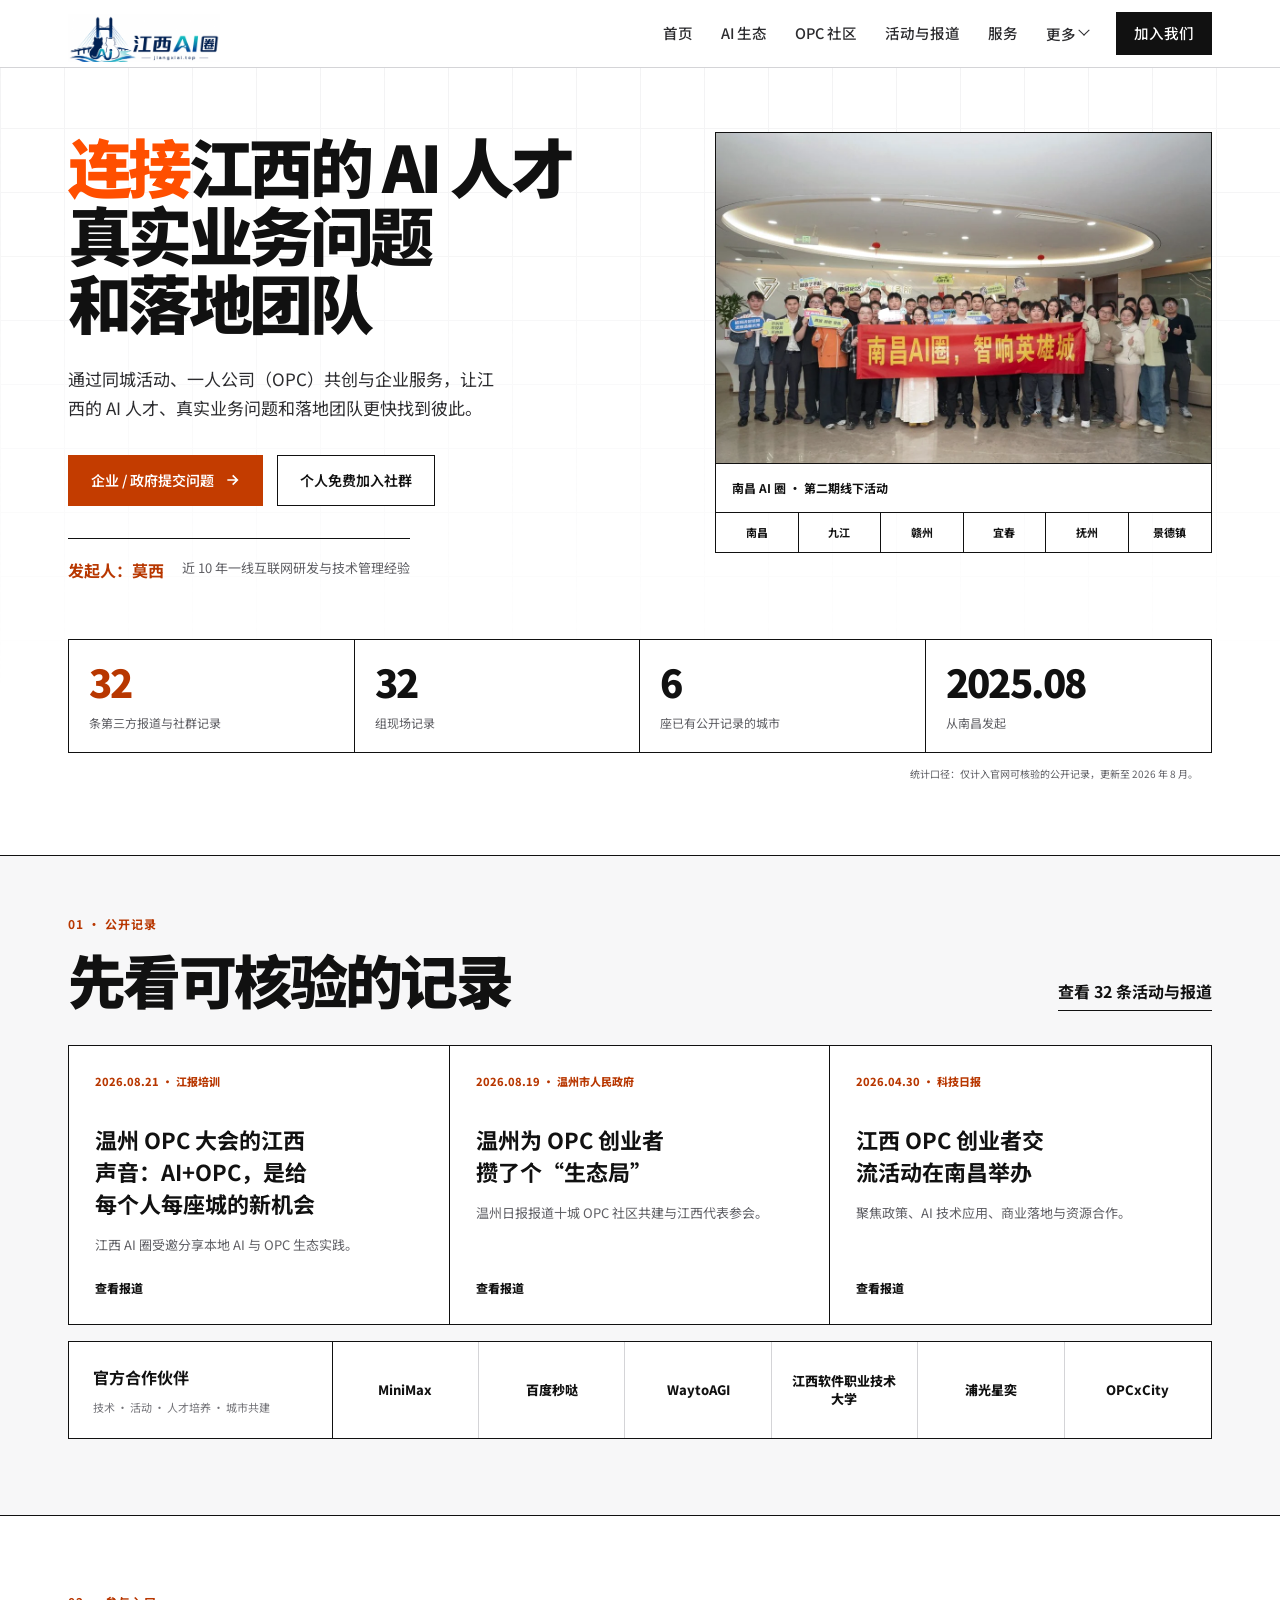
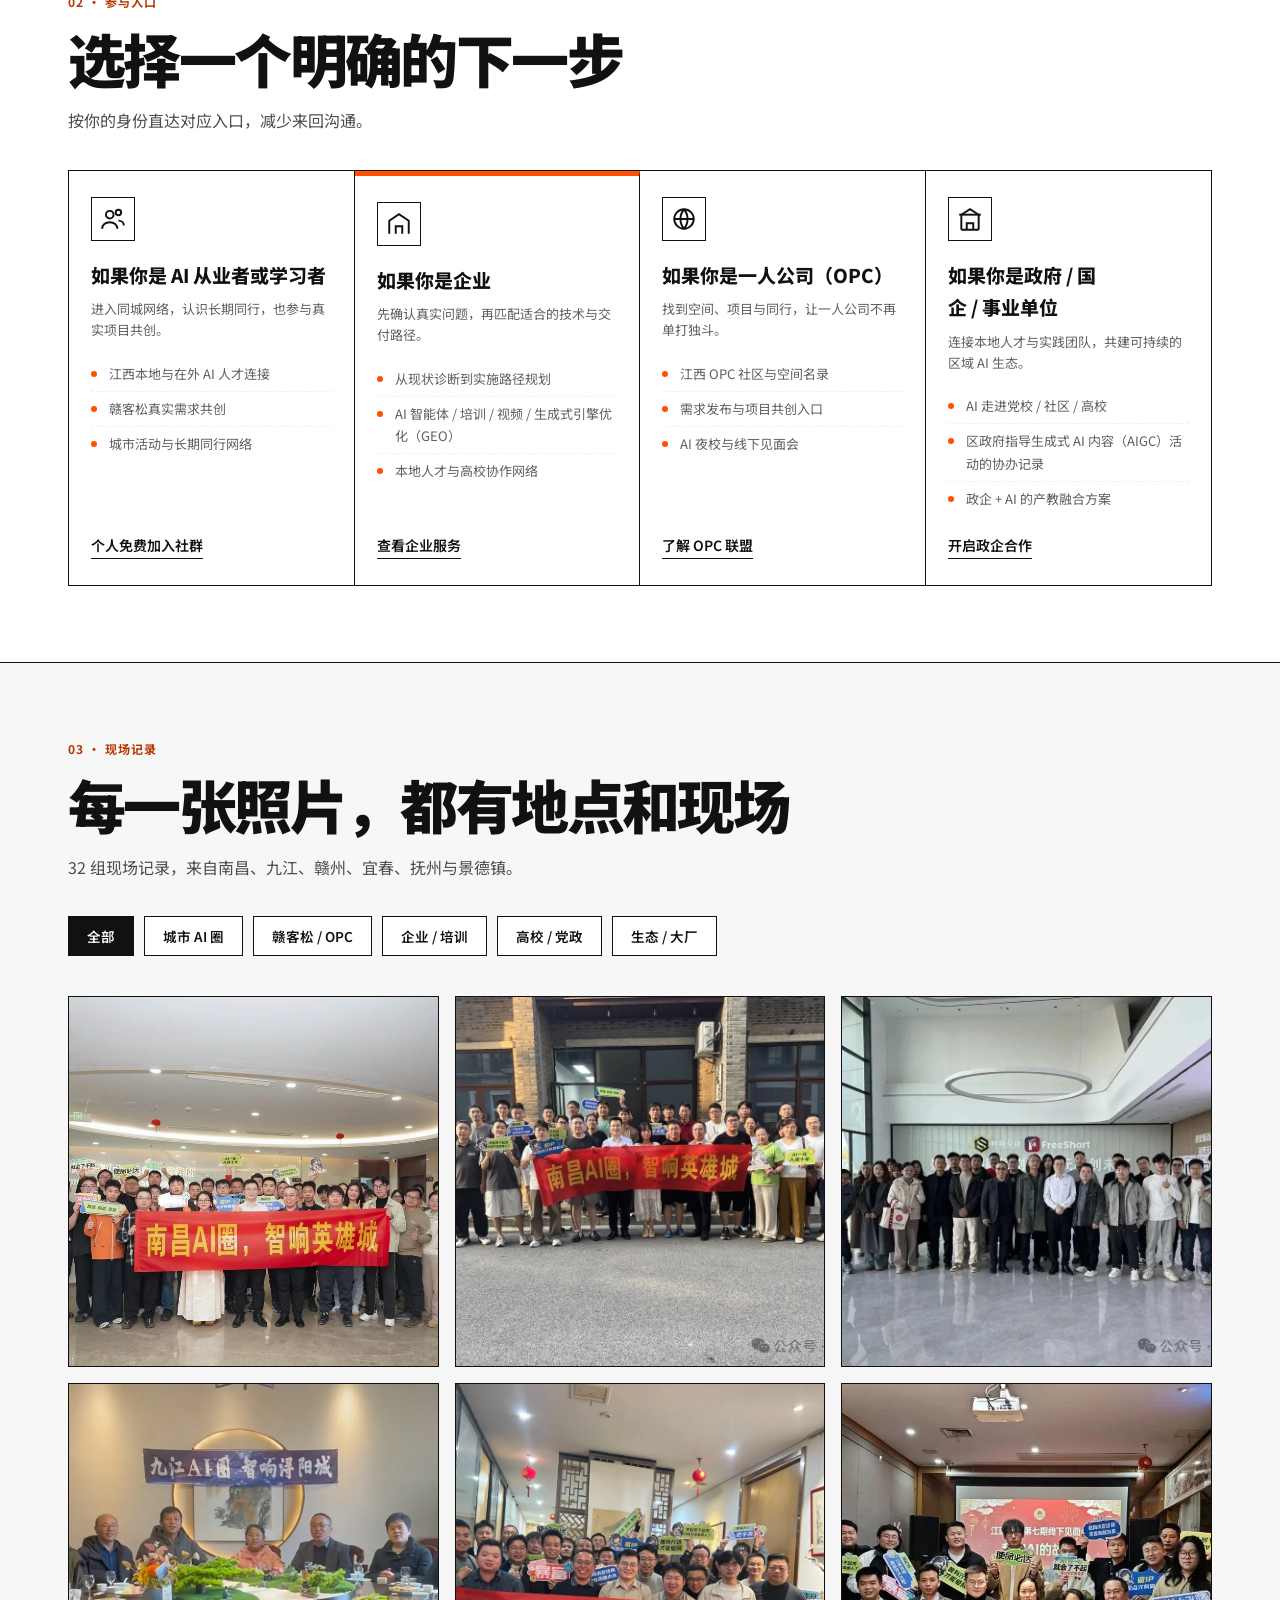
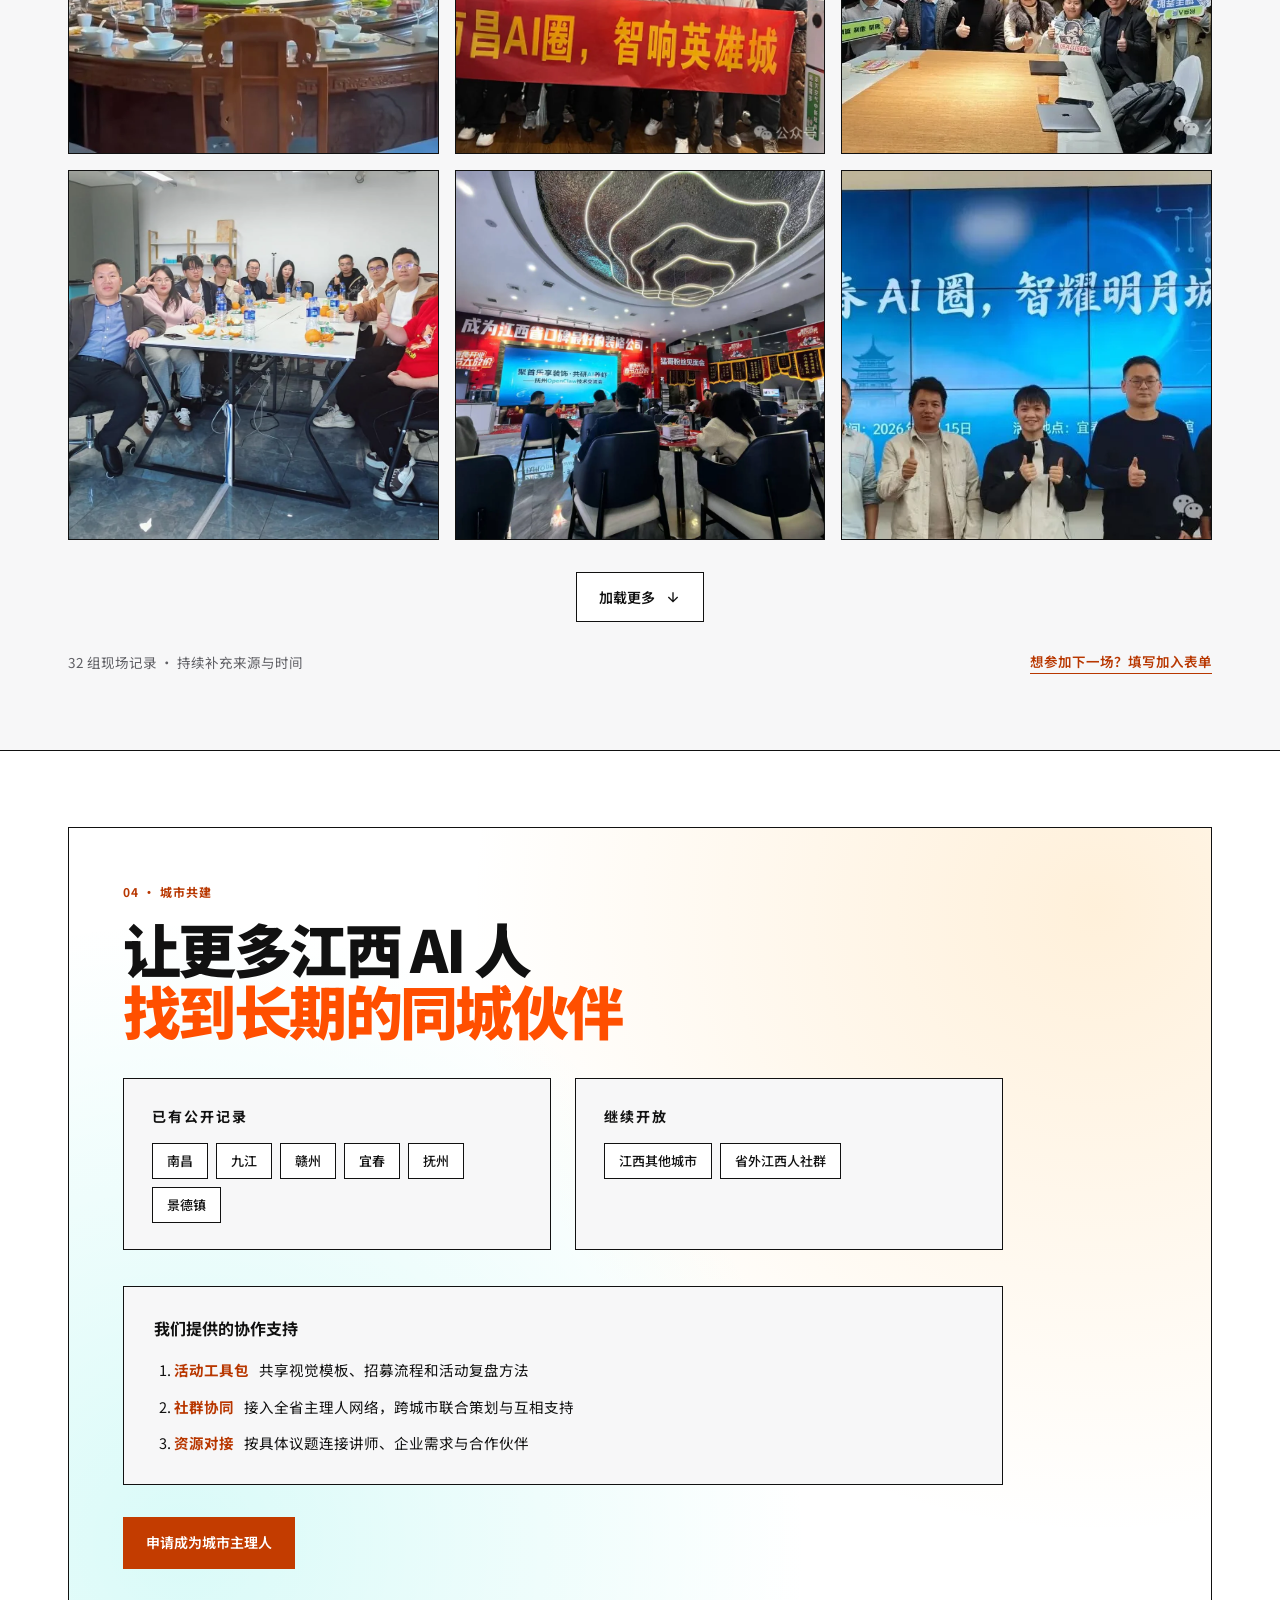
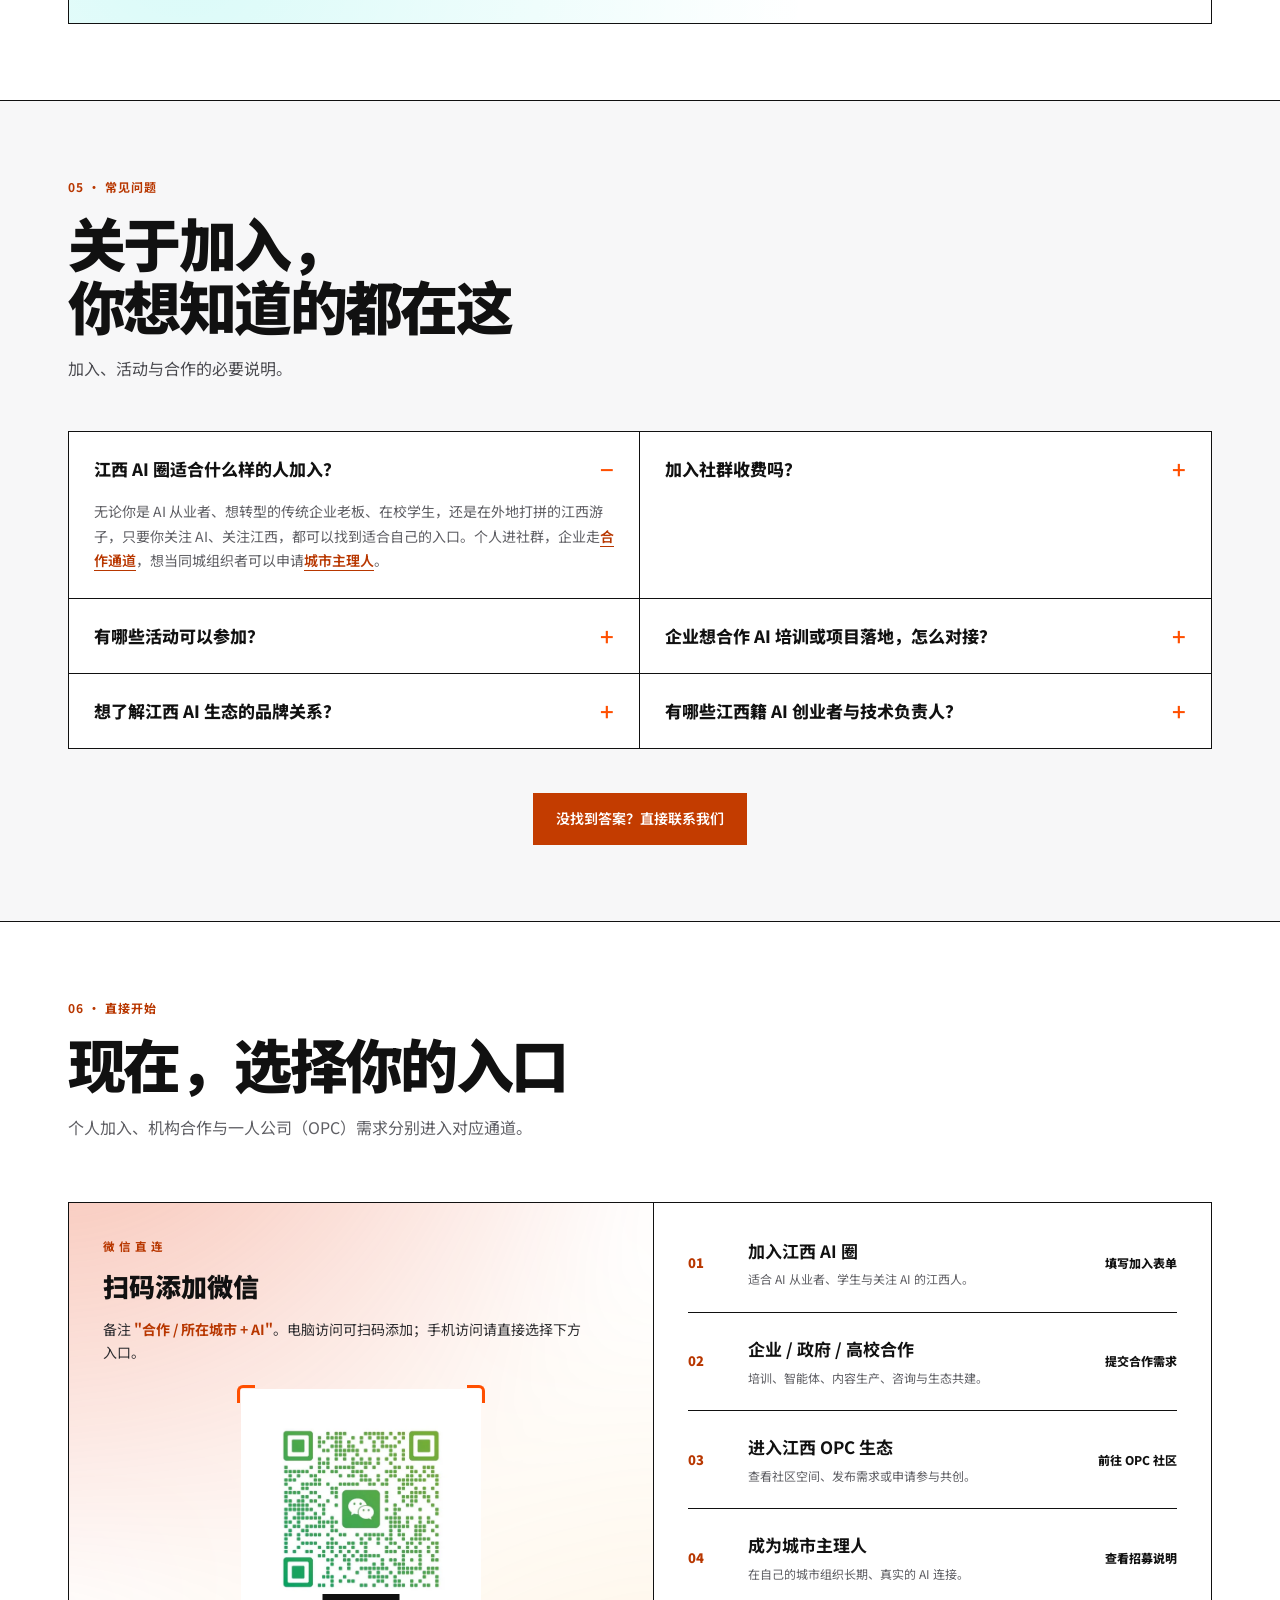
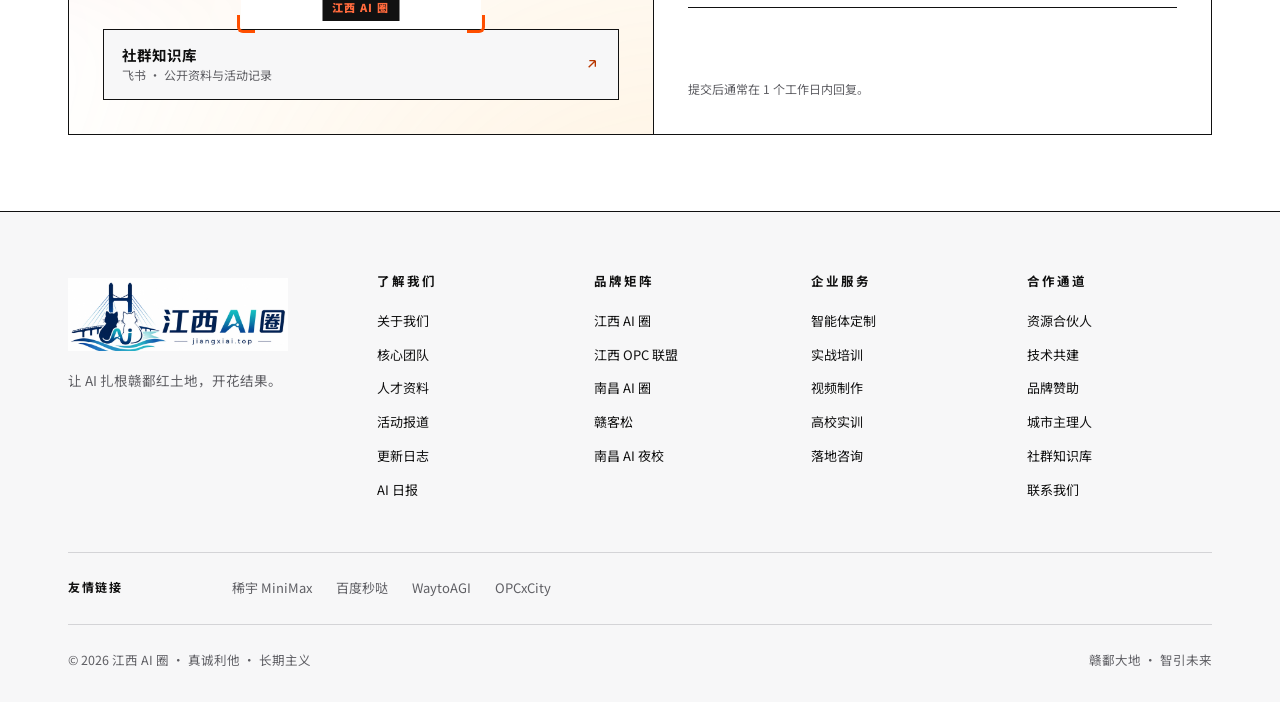
==== commit f2ac9d7f: "Improve site content and responsive layout" ====
--- a/index.html
+++ b/index.html
@@ -42,7 +42,7 @@
   <link rel="preconnect" href="https://fonts.loli.net" />
   <link rel="preconnect" href="https://fonts.loli.net" crossorigin />
   <link href="https://fonts.loli.net/css2?family=Noto+Serif+SC:wght@500;700;900&family=Noto+Sans+SC:wght@300;400;500;700;900&display=swap" rel="stylesheet" />
-  <link rel="stylesheet" href="styles.css?v=20260828d" />
+  <link rel="stylesheet" href="styles.css?v=20260830c" />
 
   <!-- 网站统计：Microsoft Clarity -->
   <script type="text/javascript">
@@ -237,13 +237,13 @@
         </div>
       </aside>
 
-      <ul class="hero-stats" aria-label="官网公开记录，更新至 2026 年 7 月">
-        <li><strong>24</strong><span>条公开报道与推文</span></li>
+      <ul class="hero-stats" aria-label="官网公开记录，更新至 2026 年 8 月">
+        <li><strong>32</strong><span>条第三方报道与社群记录</span></li>
         <li><strong>32</strong><span>组现场记录</span></li>
         <li><strong>6</strong><span>座已有公开记录的城市</span></li>
         <li><strong>2025.08</strong><span>从南昌发起</span></li>
       </ul>
-      <p class="hero-data-note">统计口径：仅计入官网可核验的公开记录，更新至 2026 年 7 月。</p>
+      <p class="hero-data-note">统计口径：仅计入官网可核验的公开记录，更新至 2026 年 8 月。</p>
     </div>
   </header>
 
@@ -255,28 +255,42 @@
           <span class="section-tag">01 · 公开记录</span>
           <h2 class="section-title" id="proofTitle">先看可核验的记录</h2>
         </div>
-        <a href="news.html" class="proof-all">查看 24 条活动与报道</a>
+        <a href="news.html" class="proof-all">查看 32 条活动与报道</a>
       </div>
       <div class="proof-grid">
-        <a class="proof-story" href="https://mp.weixin.qq.com/s/BuDO4jtmEnqbC1EBn9TMqQ" target="_blank" rel="noopener">
-          <span class="proof-meta">2026.07.10 · 江西日报</span>
-          <h3>江西一人公司（OPC）社区代表团参加全国首届 AI+OPC 大会</h3>
-          <p>江西团队赴杭州参加全国一人公司主题大会。</p>
+        <a class="proof-story" href="https://mp.weixin.qq.com/s/gFMXoXoUMrdIZiPVmRe8kg" target="_blank" rel="noopener">
+          <span class="proof-meta">2026.08.21 · 江报培训</span>
+          <h3>温州 OPC 大会的江西声音：AI+OPC，是给每个人每座城的新机会</h3>
+          <p>江西 AI 圈受邀分享本地 AI 与 OPC 生态实践。</p>
           <span class="proof-link">查看报道</span>
         </a>
-        <a class="proof-story" href="https://m.thepaper.cn/baijiahao_33294150" target="_blank" rel="noopener">
-          <span class="proof-meta">2026.06.02 · 南昌西湖发布</span>
-          <h3>200 余名嘉宾共话 AI 与一人公司创业</h3>
-          <p>南昌人工智能一人公司创业者生态大会公开报道。</p>
+        <a class="proof-story" href="https://www.wenzhou.gov.cn/col/col1217831/art/2026/art_0fb4351fb4f9461a8d1c9ca104e210f2.html" target="_blank" rel="noopener">
+          <span class="proof-meta">2026.08.19 · 温州市人民政府</span>
+          <h3>温州为 OPC 创业者攒了个“生态局”</h3>
+          <p>温州日报报道十城 OPC 社区共建与江西代表参会。</p>
           <span class="proof-link">查看报道</span>
         </a>
-        <a class="proof-story" href="https://mp.weixin.qq.com/s/UR9ixGcEXkWVQhBUuzEADA" target="_blank" rel="noopener">
-          <span class="proof-meta">2026.03.08 · 活动记录</span>
-          <h3>70 余人参加江西首场 OpenClaw 线下实操</h3>
-          <p>由 MiniMax 提供算力支持，围绕 AI 与一人公司展开现场交流。</p>
-          <span class="proof-link">查看记录</span>
+        <a class="proof-story" href="https://www.stdaily.com/web/gdxw/2026-04/30/content_510706.html" target="_blank" rel="noopener">
+          <span class="proof-meta">2026.04.30 · 科技日报</span>
+          <h3>江西 OPC 创业者交流活动在南昌举办</h3>
+          <p>聚焦政策、AI 技术应用、商业落地与资源合作。</p>
+          <span class="proof-link">查看报道</span>
         </a>
       </div>
+      <aside class="home-partners" aria-labelledby="home-partners-title">
+        <div class="home-partners-copy">
+          <strong id="home-partners-title">官方合作伙伴</strong>
+          <span>技术 · 活动 · 人才培养 · 城市共建</span>
+        </div>
+        <ul class="partner-roster" aria-label="官方合作伙伴名单">
+          <li>MiniMax</li>
+          <li>百度秒哒</li>
+          <li>WaytoAGI</li>
+          <li>江西软件职业技术大学</li>
+          <li>浦光星奕</li>
+          <li>OPCxCity</li>
+        </ul>
+      </aside>
     </div>
   </section>
 
@@ -839,6 +853,6 @@
     </figure>
   </div>
 
-  <script src="main.js?v=20260828d"></script>
+  <script src="main.js?v=20260828e"></script>
 </body>
 </html>
--- a/styles.css
+++ b/styles.css
@@ -1281,6 +1281,59 @@
 
 /* ============ PARTNER ============ */
 .section-partner { background: linear-gradient(180deg, #fff 0%, var(--bg) 100%); }
+.official-partners {
+  display: grid;
+  grid-template-columns: minmax(220px, .8fr) minmax(0, 2fr);
+  margin-bottom: 28px;
+  border: 1px solid var(--ink-900);
+  background: #fff;
+}
+.official-partners-copy {
+  padding: 26px;
+  border-right: 1px solid var(--ink-900);
+}
+.official-partners-copy > span {
+  color: var(--soil-600);
+  font-size: 12px;
+  font-weight: 800;
+  letter-spacing: .12em;
+}
+.official-partners-copy h3 {
+  margin: 7px 0 8px;
+  color: var(--ink-900);
+  font-family: var(--font-serif);
+  font-size: 22px;
+}
+.official-partners-copy p {
+  margin: 0;
+  color: var(--ink-500);
+  font-size: 13px;
+  line-height: 1.65;
+}
+.partner-roster {
+  display: grid;
+  grid-template-columns: repeat(3, minmax(0, 1fr));
+  align-self: stretch;
+  margin: 0;
+  padding: 0;
+  list-style: none;
+}
+.partner-roster li {
+  display: flex;
+  min-height: 72px;
+  align-items: center;
+  justify-content: center;
+  padding: 16px;
+  border-right: 1px solid #d4d4d7;
+  border-bottom: 1px solid #d4d4d7;
+  color: var(--ink-900);
+  font-size: 15px;
+  font-weight: 800;
+  line-height: 1.4;
+  text-align: center;
+}
+.partner-roster li:nth-child(3n) { border-right: 0; }
+.partner-roster li:nth-last-child(-n + 3) { border-bottom: 0; }
 .partner-grid {
   display: grid;
   grid-template-columns: repeat(4, 1fr);
@@ -1323,6 +1376,59 @@
   border-top: 1px dashed rgba(232, 69, 26, 0.2);
   padding-top: 12px;
   margin-top: 14px !important;
+}
+
+.home-v3 .home-partners {
+  display: grid;
+  grid-template-columns: minmax(190px, .9fr) minmax(0, 3fr);
+  margin-top: 16px;
+  border: 1px solid #111111;
+  background: #ffffff;
+}
+.home-v3 .home-partners-copy {
+  display: flex;
+  flex-direction: column;
+  justify-content: center;
+  padding: 22px 24px;
+  border-right: 1px solid #111111;
+}
+.home-v3 .home-partners-copy strong { color: #111111; font-size: 16px; }
+.home-v3 .home-partners-copy span { margin-top: 6px; color: #737378; font-size: 11px; }
+.home-v3 .home-partners .partner-roster { grid-template-columns: repeat(6, minmax(0, 1fr)); }
+.home-v3 .home-partners .partner-roster li {
+  min-height: 84px;
+  border-right: 1px solid #d4d4d7;
+  border-bottom: 0;
+  font-size: 13px;
+}
+.home-v3 .home-partners .partner-roster li:last-child { border-right: 0; }
+
+@media (max-width: 760px) {
+  .official-partners,
+  .home-v3 .home-partners {
+    grid-template-columns: 1fr;
+  }
+  .official-partners-copy,
+  .home-v3 .home-partners-copy {
+    border-right: 0;
+    border-bottom: 1px solid var(--ink-900);
+  }
+  .partner-roster,
+  .home-v3 .home-partners .partner-roster {
+    grid-template-columns: repeat(2, minmax(0, 1fr));
+  }
+  .partner-roster li,
+  .home-v3 .home-partners .partner-roster li {
+    min-height: 68px;
+    border-right: 1px solid #d4d4d7;
+    border-bottom: 1px solid #d4d4d7;
+  }
+  .partner-roster li:nth-child(3n) { border-right: 1px solid #d4d4d7; }
+  .partner-roster li:nth-child(2n),
+  .home-v3 .home-partners .partner-roster li:nth-child(2n) { border-right: 0; }
+  .partner-roster li:nth-last-child(-n + 3) { border-bottom: 1px solid #d4d4d7; }
+  .partner-roster li:nth-last-child(-n + 2),
+  .home-v3 .home-partners .partner-roster li:nth-last-child(-n + 2) { border-bottom: 0; }
 }
 
 /* ============ CITY ============ */
@@ -5230,6 +5336,67 @@
   color: #ffffff !important;
 }
 
+/* ====================================================
+   Layout polish · spacing, logo rendering and friend links
+   ==================================================== */
+
+/* Preserve the supplied artwork exactly; compositing created a false shadow. */
+.brand-logo {
+  mix-blend-mode: normal;
+  filter: none;
+}
+
+/* Hover cards use a complete inverse state, including small metadata. */
+.home-v3 .proof-story:hover :is(.proof-meta, h3, p, .proof-link) {
+  color: #ffffff !important;
+}
+
+/* The city support panel previously relied on child spacing and touched edges. */
+.home-v3 .city-rights { padding: 28px 30px; }
+.home-v3 .city-rights ol { padding-left: 20px; }
+.home-v3 .city-block { padding: 26px 28px; }
+
+/* Shared footer friendly links. */
+.friend-links {
+  display: grid;
+  grid-template-columns: 140px minmax(0, 1fr);
+  gap: 24px;
+  align-items: start;
+  padding: 24px 0;
+  border-top: 1px solid rgba(255, 255, 255, .12);
+}
+.friend-links strong {
+  color: #ffffff;
+  font-size: 12px;
+  letter-spacing: .14em;
+}
+.friend-links-list { display: flex; flex-wrap: wrap; gap: 10px 24px; }
+.friend-links a {
+  color: rgba(255, 255, 255, .65);
+  font-size: 13px;
+  border-bottom: 1px solid transparent;
+  transition: color .2s, border-color .2s;
+}
+.friend-links a:hover {
+  color: #ffffff;
+  border-bottom-color: currentColor;
+}
+.home-v3 .friend-links,
+.subpage-v3 .friend-links { border-top-color: #d4d4d7; }
+.home-v3 .friend-links strong,
+.subpage-v3 .friend-links strong { color: #111111; }
+.home-v3 .friend-links a,
+.subpage-v3 .friend-links a { color: #5f5f64; }
+.home-v3 .friend-links a:hover,
+.subpage-v3 .friend-links a:hover { color: var(--swiss-orange-text); }
+
+@media (max-width: 640px) {
+  .home-v3 .city-rights,
+  .home-v3 .city-block { padding: 22px 20px; }
+  .friend-links { grid-template-columns: 1fr; gap: 12px; }
+  .friend-links-list { display: grid; grid-template-columns: repeat(2, minmax(0, 1fr)); gap: 10px 16px; }
+}
+
 /* CTA surfaces need the inverse palette. These selectors intentionally come
    after the light-surface text rules to prevent orange-on-orange labels. */
 .subpage-v3 .section-cta .section-tag.section-tag,
@@ -5258,3 +5425,300 @@
   opacity: 1 !important;
 }
 .subpage-v3 .solution.highlight .solution-num { color: #ffffff !important; }
+
+/* ====================================================
+   Chinese typography · balanced lines and clear rhythm
+   ==================================================== */
+
+/* Keep Chinese punctuation and mixed Latin text together more naturally. */
+:is(.home-v3, .subpage-v3) :is(h1, h2, h3, p, li, dt, dd) {
+  line-break: strict;
+  overflow-wrap: break-word;
+}
+:is(.home-v3, .subpage-v3) :is(h1, h2, h3) {
+  text-wrap: balance;
+}
+:is(.home-v3, .subpage-v3) :is(p, li, dd) {
+  text-wrap: pretty;
+}
+
+/* Introductory copy is short enough to balance as a unit rather than leave
+   an isolated phrase on the final line. */
+.home-v3 .hero-sub,
+.subpage-v3 :is(.page-hero, .eco-hero, .news-hero, .tal-hero, .aidaily-hero, .changelog-hero) .page-hero-sub {
+  max-width: 52rem !important;
+  line-height: 1.68 !important;
+  text-wrap: balance;
+}
+.home-v3 .section-sub,
+.subpage-v3 :is(.section-sub, .eco-brands-subtitle) {
+  max-width: 48rem;
+  color: #4b4b50 !important;
+  line-height: 1.68;
+}
+
+/* Direct section intros do not have the .section-head wrapper that normally
+   supplies space before the first card grid. */
+.subpage-v3 .eco-brands-subtitle + .eco-brands-grid {
+  margin-top: 32px;
+}
+
+/* Actions and evidence notes are separate reading beats, not continuations
+   of the preceding sentence. */
+.subpage-v3 .page-hero-actions {
+  display: flex;
+  flex-wrap: wrap;
+  gap: 12px;
+  margin-top: 28px;
+}
+.subpage-v3 .page-hero-actions + :is(.verification-note, .service-response) {
+  margin-top: 16px !important;
+}
+.subpage-v3 .section-sub + .verification-note {
+  margin-top: 20px;
+}
+
+/* Touch targets keep the same visual weight while gaining usable padding. */
+.nav-toggle {
+  width: 44px;
+  height: 44px;
+}
+
+@media (max-width: 800px) {
+  .nav-links.show {
+    max-height: calc(100dvh - var(--nav-h));
+    padding: 18px 24px;
+    overflow-y: auto;
+    overscroll-behavior-y: contain;
+  }
+  .nav-links.show > a,
+  .nav-links.show > .nav-dropdown > .nav-drop-trigger,
+  .nav-links.show .nav-drop-menu a {
+    min-height: 44px;
+    align-items: center;
+    justify-content: center;
+  }
+  .nav-links.show > a,
+  .nav-links.show > .nav-dropdown > .nav-drop-trigger {
+    display: flex;
+    padding-top: 9px;
+    padding-bottom: 9px;
+  }
+}
+
+@media (max-width: 640px) {
+  /* Preserve the authored semantic break, then balance only the emphasized
+     phrase so a final one- or two-character line is not left behind. */
+  .subpage-v3 :is(.page-hero, .eco-hero, .news-hero, .tal-hero, .aidaily-hero, .changelog-hero) h1 > :is(.grad, .grad-2),
+  .subpage-v3 .section-title > :is(.grad, .grad-2) {
+    display: inline-block;
+    max-width: 100%;
+    text-wrap: balance;
+  }
+  .subpage-v3 .page-hero-actions { margin-top: 24px; }
+  .subpage-v3 .eco-brands-subtitle + .eco-brands-grid { margin-top: 24px; }
+
+  /* Remove the nested container gutter from the framed OPC statistic grid and
+     stop long numerals from forcing unequal columns. */
+  .subpage-v3 .opc-overview .opc-stats-bar {
+    grid-template-columns: repeat(2, minmax(0, 1fr));
+    padding-right: 0;
+    padding-left: 0;
+  }
+  .subpage-v3 .opc-stat {
+    min-width: 0;
+    padding: 18px 12px;
+  }
+  .subpage-v3 .opc-stat strong {
+    font-size: clamp(24px, 7vw, 28px);
+  }
+
+  .home-v3 .g-filter,
+  .subpage-v3 .news-filter {
+    min-height: 44px;
+  }
+}
+
+@media (max-width: 340px) {
+  .subpage-v3 :is(.page-hero, .eco-hero, .news-hero, .tal-hero, .aidaily-hero, .changelog-hero) h1 {
+    font-size: clamp(34px, 10.8vw, 36px) !important;
+  }
+  .subpage-v3 :is(.page-hero, .eco-hero, .news-hero, .tal-hero, .aidaily-hero, .changelog-hero) .page-hero-actions {
+    display: grid;
+    grid-template-columns: 1fr;
+  }
+  .subpage-v3 :is(.page-hero, .eco-hero, .news-hero, .tal-hero, .aidaily-hero, .changelog-hero) .page-hero-actions .btn {
+    width: 100%;
+    justify-content: space-between;
+  }
+}
+
+/* ====================================================
+   About · balanced split panel
+   Explicit page-level spacing overrides the legacy centered layout.
+   ==================================================== */
+.subpage-v3 #about .section-head { margin-bottom: 30px; }
+.subpage-v3 #about .about-grid {
+  grid-template-columns: minmax(0, 3fr) minmax(380px, 2fr);
+  gap: 0;
+  align-items: stretch;
+  border: 1px solid #111111;
+}
+.subpage-v3 #about .about-text {
+  min-width: 0;
+  padding: clamp(48px, 4.4vw, 56px) !important;
+}
+.subpage-v3 #about .about-text .lead {
+  max-width: 34em;
+  margin: 0 0 18px;
+  color: #2c2c2f;
+  font-size: clamp(18px, 1.6vw, 21px);
+  line-height: 1.65;
+  letter-spacing: -.012em;
+}
+.subpage-v3 #about .about-text .lead strong {
+  padding-bottom: .05em;
+  color: #111111;
+  background: none;
+  border-bottom: 2px solid #ff4f00;
+}
+.subpage-v3 #about .about-text > p {
+  max-width: 42em;
+  margin: 0;
+  color: #5f5f64;
+  font-size: 16px;
+  line-height: 1.75;
+}
+.subpage-v3 #about .about-points {
+  gap: 0;
+  margin: 30px 0 0;
+  padding: 0;
+  border-top: 1px solid #d4d4d7;
+}
+.subpage-v3 #about .about-points li {
+  display: grid;
+  grid-template-columns: 104px minmax(0, 1fr);
+  gap: 18px;
+  align-items: baseline;
+  padding: 14px 0;
+  color: #2c2c2f;
+  font-size: 15px;
+  line-height: 1.65;
+  background: transparent;
+  border: 0 !important;
+  border-bottom: 1px solid #d4d4d7 !important;
+  border-radius: 0;
+  box-shadow: none;
+}
+.subpage-v3 #about .about-points span {
+  min-width: 0;
+  color: var(--swiss-orange-text);
+  font-size: 15px;
+  font-weight: 800;
+  letter-spacing: .01em;
+}
+.subpage-v3 #about .about-card {
+  display: flex;
+  min-width: 0;
+  flex-direction: column;
+  padding: clamp(34px, 3.2vw, 42px);
+  background: #111111;
+  border-radius: 0;
+  box-shadow: none;
+}
+.subpage-v3 #about .about-card .card-glow { display: none; }
+.subpage-v3 #about .about-card h3 {
+  margin: 0 0 16px;
+  color: #ff8a54;
+  font-size: 12px;
+  font-weight: 800;
+  line-height: 1.4;
+  letter-spacing: .08em;
+}
+.subpage-v3 #about .about-card .quote {
+  margin: 0 0 28px;
+  color: #ffffff;
+  font-size: clamp(23px, 2.2vw, 30px);
+  line-height: 1.35;
+  letter-spacing: -.025em;
+}
+.subpage-v3 #about .three-tracks {
+  gap: 0;
+  border-top: 1px solid rgba(255, 255, 255, .28);
+}
+.subpage-v3 #about .track {
+  display: grid;
+  grid-template-columns: 38px minmax(0, 1fr);
+  column-gap: 14px;
+  padding: 15px 0;
+  background: transparent;
+  border: 0;
+  border-bottom: 1px solid rgba(255, 255, 255, .28);
+  border-radius: 0;
+}
+.subpage-v3 #about .track:hover { background: transparent; transform: none; }
+.subpage-v3 #about .track-num {
+  grid-row: 1 / span 2;
+  padding-top: 2px;
+  color: #ff8a54;
+  font-size: 11px;
+  line-height: 1.5;
+}
+.subpage-v3 #about .track h4 {
+  margin: 0 0 3px;
+  color: #ffffff;
+  font-size: 16px;
+  line-height: 1.45;
+}
+.subpage-v3 #about .track p {
+  margin: 0;
+  color: #d4d4d7;
+  font-size: 13px;
+  line-height: 1.6;
+}
+
+@media (max-width: 1023px) {
+  .subpage-v3 #about .about-grid { grid-template-columns: 1fr; }
+  .subpage-v3 #about .about-text { padding: 36px !important; }
+  .subpage-v3 #about .three-tracks { grid-template-columns: repeat(3, minmax(0, 1fr)); }
+  .subpage-v3 #about .track {
+    grid-template-columns: 1fr;
+    align-content: start;
+    padding: 16px;
+    border-right: 1px solid rgba(255, 255, 255, .28);
+  }
+  .subpage-v3 #about .track:last-child { border-right: 0; }
+  .subpage-v3 #about .track-num {
+    grid-row: auto;
+    margin-bottom: 10px;
+    padding-top: 0;
+  }
+}
+
+@media (max-width: 640px) {
+  .subpage-v3 #about .section-head { margin-bottom: 24px; }
+  .subpage-v3 #about .about-text { padding: 28px 24px !important; }
+  .subpage-v3 #about .about-card { padding: 28px 24px; }
+  .subpage-v3 #about .about-points { margin-top: 24px; }
+  .subpage-v3 #about .about-points li {
+    grid-template-columns: 88px minmax(0, 1fr);
+    gap: 12px;
+    padding: 13px 0;
+  }
+  .subpage-v3 #about .three-tracks { grid-template-columns: 1fr; }
+  .subpage-v3 #about .track {
+    grid-template-columns: 38px minmax(0, 1fr);
+    padding: 15px 0;
+    border-right: 0;
+  }
+  .subpage-v3 #about .track-num {
+    grid-row: 1 / span 2;
+    margin-bottom: 0;
+    padding-top: 2px;
+  }
+}
+
+@media (max-width: 360px) {
+  .subpage-v3 #about .about-text { padding: 24px 20px !important; }
+  .subpage-v3 #about .about-card { padding: 26px 20px; }
+}
